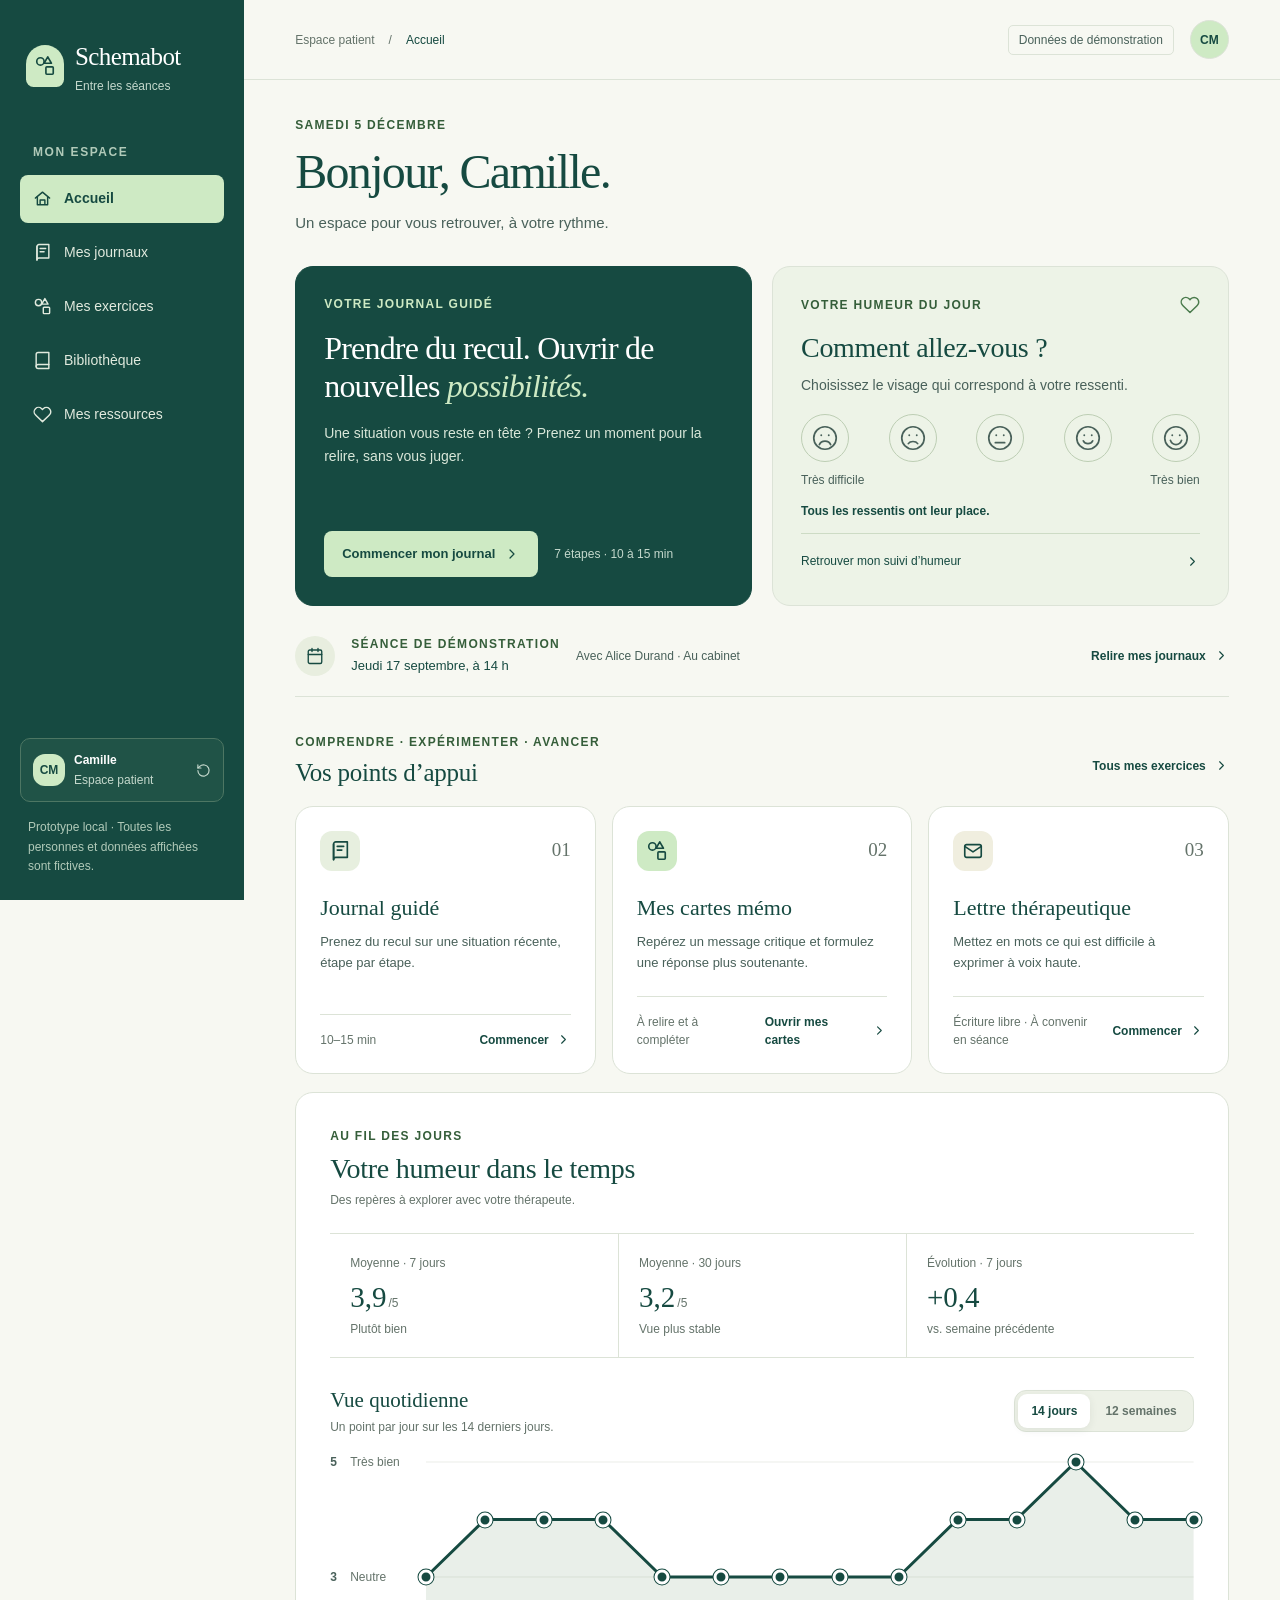
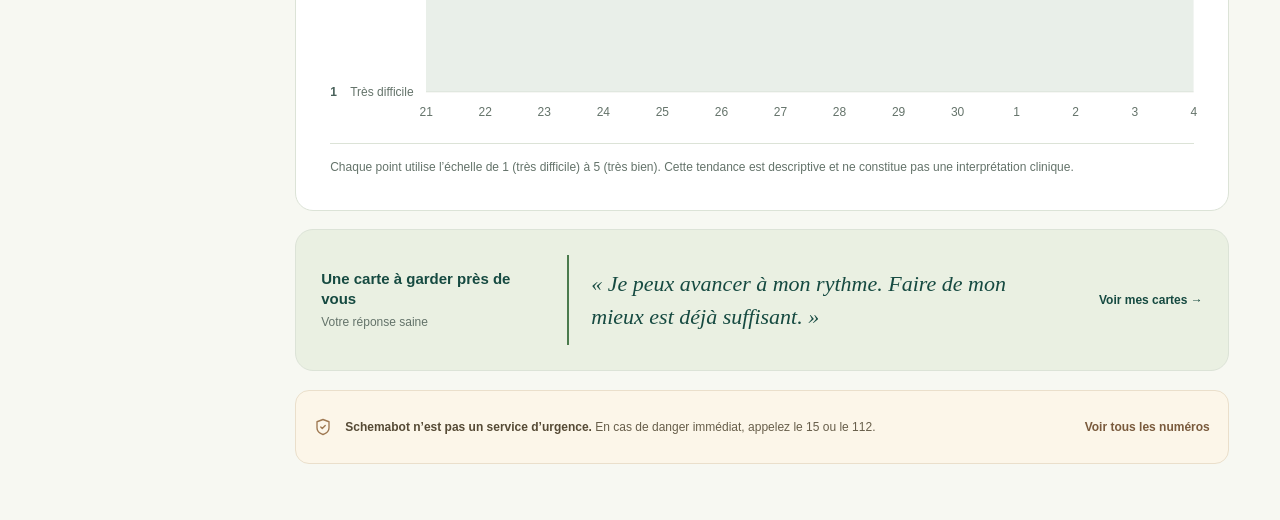
==== index.html @ 72dd7934 "Publish Schemabot demo" ====
<!doctype html><html lang="fr"><head><meta charset="UTF-8"><meta name="viewport" content="width=device-width,initial-scale=1"><meta name="description" content="Schemabot — un espace d’accompagnement entre les séances de thérapie des schémas."><meta name="theme-color" content="#164a41"><title>Schemabot</title><link rel="stylesheet" href="./styles.min.css"></head><body><noscript>Cette application nécessite JavaScript.</noscript><div id="app"></div><div id="toast-region" class="toast-region" aria-live="polite"></div><script type="module" src="./app.min.js"></script></body></html>
---- styles.min.css ----
:root{color-scheme:light;--ink: #164a41;--ink-soft: #49615a;--muted: #64736a;--paper: #f7f8f2;--surface: #ffffff;--line: #dce3d7;--sage: #4b7b4d;--sage-dark: #164a41;--sage-pale: #ceeac4;--peach: #b6cfa6;--peach-pale: #f0eedf;--lavender: #e7efdf;--yellow: #eef2df;--danger: #b65351;--shadow: 0 8px 24px rgba(22, 74, 65, .05);--radius-lg: 18px;--radius-md: 12px;--radius-sm: 8px;font-family:Inter,ui-sans-serif,-apple-system,BlinkMacSystemFont,Segoe UI,sans-serif;font-synthesis:none}*{box-sizing:border-box}html{background:var(--paper);scroll-behavior:smooth;scroll-padding-top:24px}body{margin:0;min-width:320px;min-height:100vh;color:var(--ink);background:var(--paper);font-size:14px;line-height:1.5}button,textarea,input{font:inherit}button{color:inherit}button:focus-visible,textarea:focus-visible,input:focus-visible,a:focus-visible,[tabindex]:focus-visible{outline:3px solid var(--sage);outline-offset:4px}.skip-link{position:fixed;top:-100px;left:20px;z-index:200;padding:12px 18px;border-radius:8px;background:#fff;color:var(--ink)}.skip-link:focus{top:12px}button,a,textarea{-webkit-tap-highlight-color:transparent}button{touch-action:manipulation}::selection{background:var(--sage-pale);color:var(--ink)}.app-shell{min-height:100vh;display:grid;grid-template-columns:244px minmax(0,1fr)}.sidebar{position:sticky;top:0;height:100vh;padding:38px 20px 24px;display:flex;flex-direction:column;color:#fff;background:var(--sage-dark);overflow-y:auto;z-index:20}.brand{display:flex;gap:11px;align-items:center;padding:0 6px;margin-bottom:48px}.brand-mark{width:38px;height:42px;display:grid;place-items:center;border-radius:20px 20px 8px 8px;color:var(--sage-dark);background:var(--sage-pale)}.brand-mark svg{width:22px;height:22px}.brand strong{font-family:Georgia,Times New Roman,serif;font-size:25px;font-weight:400;letter-spacing:-.6px}.brand small{display:block;color:#c4d8cc;font-size:12px;margin-top:1px}.nav-group{display:grid;gap:6px}.nav-label{margin:0 13px 14px;color:#b1cab9;font-size:12px;font-weight:600;letter-spacing:.13em;text-transform:uppercase}.nav-button{border:0;background:transparent;border-radius:8px;min-height:48px;padding:0 13px;display:flex;align-items:center;gap:12px;color:#e1eade;cursor:pointer;text-align:left;transition:background .18s,color .18s,transform .18s}.nav-button:hover{background:#28594d;color:#fff}.nav-button.active{color:var(--sage-dark);background:var(--sage-pale);font-weight:650}.nav-button svg{width:19px;height:19px;flex:none}.nav-badge{margin-left:auto;min-width:22px;height:22px;padding:0 6px;border-radius:6px;display:grid;place-items:center;color:var(--ink);background:var(--sage-pale);font-size:12px;font-weight:700}.sidebar :focus-visible{outline-color:var(--sage-pale)}.sidebar-bottom{margin-top:auto;padding-top:24px;display:grid;gap:16px}.role-switch{border:1px solid #4d7663;background:#205347;border-radius:10px;padding:12px;display:flex;align-items:center;gap:9px;cursor:pointer;text-align:left}.role-switch:hover{border-color:var(--sage-pale)}.role-switch .avatar{width:32px;height:32px;font-size:12px}.role-switch>span:not(.avatar){min-width:0;flex:1}.role-switch>svg{flex:none}.role-switch strong,.role-switch small{display:block;white-space:nowrap;overflow:hidden;text-overflow:ellipsis}.role-switch strong{font-size:12px}.role-switch small{color:#c4d8cc;font-size:12px;margin-top:2px}.role-switch svg{width:15px;color:#c4d8cc}.privacy-note{font-size:12px;line-height:1.6;color:#b1cab9;padding:0 8px}.main{min-width:0}.topbar{min-height:80px;padding:0 max(clamp(20px,4vw,64px),calc((100% - 1200px)/2));display:flex;align-items:center;justify-content:flex-end;gap:16px;border-bottom:1px solid var(--line)}.topbar-context{margin-right:auto;display:flex;align-items:center;gap:14px;color:var(--muted);font-size:12px}.topbar-context strong{font-weight:500;color:var(--ink)}.mock-pill{padding:5px 10px;border:1px solid var(--line);border-radius:5px;color:var(--ink-soft);font-size:12px}.topbar-profile{font-size:12px;font-weight:650;background:var(--sage-pale)!important}.mobile-brand,.demo-short{display:none}.icon-button{width:39px;height:39px;display:grid;place-items:center;border:1px solid var(--line);border-radius:50%;background:var(--surface);cursor:pointer;position:relative}.icon-button:hover{border-color:#cbd4cf}.icon-button svg{width:18px;height:18px}.page{width:min(1200px,calc(100% - clamp(40px,8vw,128px)));margin:36px auto 56px;animation:reveal .32s ease-out}@keyframes reveal{0%{opacity:0;transform:translateY(5px)}}.page-heading{display:flex;justify-content:space-between;align-items:flex-end;gap:24px;margin:0 0 30px}.eyebrow{color:#355e3a;font-size:12px;font-weight:650;letter-spacing:.11em;text-transform:uppercase}h1,h2,h3,p{margin-top:0}h1{margin:10px 0 12px;font-family:Georgia,Times New Roman,serif;font-size:clamp(34px,4vw,48px);line-height:1.15;font-weight:400;letter-spacing:-.035em}h2{font-family:Georgia,Times New Roman,serif;font-size:25px;line-height:1.2;font-weight:500;letter-spacing:-.01em}h3{font-size:15px;line-height:1.35}.subtitle{color:var(--ink-soft);font-size:15px;line-height:1.65}.page-heading .subtitle{margin-bottom:0}.section-header{display:flex;align-items:flex-end;justify-content:space-between;gap:20px;margin:36px 0 18px}.section-header .eyebrow{margin-bottom:7px}.section-header h2{margin:0}.text-button{min-height:44px;padding:4px 0;border:0;background:none;color:var(--sage-dark);font-size:12px;font-weight:650;cursor:pointer;display:inline-flex;align-items:center;justify-content:center;gap:8px}.text-button svg{width:15px;height:15px}.text-button:hover{text-decoration:underline}.hero-grid{display:grid;grid-template-columns:repeat(2,minmax(0,1fr));align-items:stretch;gap:20px}.hero-grid>*{min-width:0}.card{border:1px solid var(--line);border-radius:var(--radius-lg);background:var(--surface)}.welcome-card{display:flex;padding:28px;color:#fff;background:var(--sage-dark);border-color:var(--sage-dark)}.welcome-card>div{display:flex;flex-direction:column;flex:1;width:100%;min-width:0}.welcome-card .eyebrow{color:var(--sage-pale)}.welcome-card h2{margin:16px 0;font-size:clamp(28px,2.5vw,36px);line-height:1.2;letter-spacing:-.025em;text-wrap:pretty}.welcome-card h2 em{color:var(--sage-pale);font-weight:400}.welcome-card .subtitle{margin-bottom:24px;color:#d9e7d9;font-size:14px}.welcome-actions{display:flex;align-items:center;gap:16px;flex-wrap:wrap;margin-top:auto}.welcome-actions>span{color:#c4d8cc;font-size:12px}.primary-button,.secondary-button{min-height:46px;border-radius:8px;padding:0 17px;border:1px solid transparent;display:inline-flex;align-items:center;justify-content:center;gap:9px;cursor:pointer;font-weight:700;font-size:13px;transition:transform .18s,box-shadow .18s,background .18s}.primary-button{color:#fff;background:var(--sage-dark)}.primary-button:hover{background:#286052;transform:translateY(-1px)}.welcome-card .primary-button{max-width:100%;color:var(--ink);background:var(--sage-pale)}.welcome-card .primary-button:hover{background:#e0f2d9}.welcome-card :focus-visible{outline-color:var(--sage-pale)}.secondary-button{color:var(--ink);border-color:var(--line);background:var(--surface)}.secondary-button:hover{border-color:#becbc5;transform:translateY(-1px)}.primary-button svg,.secondary-button svg{width:16px;height:16px}.daily-card{padding:28px;background:#edf3e7;display:flex;flex-direction:column}.daily-card-heading{display:flex;align-items:center;justify-content:space-between;gap:10px}.daily-card-heading>svg{width:20px;height:20px;color:var(--sage)}.daily-card h2{font-size:28px;margin:16px 0 10px}.daily-card .small-copy{margin-bottom:18px;color:var(--ink-soft);font-size:14px}.daily-card .mood-picker{justify-content:space-between;gap:6px}.daily-card .mood-choice{width:48px;height:48px;flex:0 1 48px;border-radius:50%;border-color:#bdceb4;background:transparent}.daily-card .mood-choice.selected{color:#fff;border-color:var(--sage-dark);background:var(--sage-dark);box-shadow:none}.daily-card .mood-choice:hover{background:var(--sage-pale);color:var(--ink)}.mood-scale{display:flex;justify-content:space-between;font-size:12px;color:var(--ink-soft);margin-top:9px}.daily-card .mood-picker-label{font-size:12px;margin:12px 0;min-height:20px}.daily-history-link{display:flex;align-items:center;justify-content:space-between;gap:8px;min-height:44px;padding-top:12px;border-top:1px solid #cddbc5;margin-top:auto;color:var(--ink);font-size:12px;text-decoration:none}.daily-history-link:hover{text-decoration:underline}.daily-history-link svg{width:15px;height:15px}.appointment-card{display:flex;align-items:center;gap:16px;padding:18px 0;margin-top:10px;border-bottom:1px solid var(--line)}.appointment-icon{width:40px;height:40px;border-radius:50%;display:grid;place-items:center;background:#e8eedf;flex:none}.appointment-icon svg{width:18px;height:18px}.appointment-card .eyebrow{font-size:12px;display:block;margin-bottom:3px}.appointment-card strong{display:block;font-weight:500;font-size:13px}.appointment-card p{margin:0;color:var(--ink-soft);font-size:12px}.appointment-card .text-button{margin-left:auto}.exercises-grid{display:grid;grid-template-columns:repeat(3,minmax(0,1fr));gap:16px}.exercise-card{min-height:220px;padding:24px;display:flex;flex-direction:column;color:var(--ink);text-align:left;cursor:pointer;box-shadow:none;transition:transform .2s,border-color .2s,box-shadow .2s}.exercise-card:hover{transform:translateY(-3px);border-color:var(--sage);box-shadow:var(--shadow)}.exercise-card-top{display:flex;align-items:center;justify-content:space-between;width:100%;margin-bottom:23px}.exercise-number{font-family:Georgia,serif;font-size:19px;color:var(--muted)}.exercise-card .card-icon{width:40px;height:40px;display:grid;place-items:center;border-radius:12px}.exercise-card .card-icon svg{width:22px;height:22px}.exercise-card.lavender .card-icon{background:var(--lavender);color:var(--sage-dark)}.exercise-card.sage .card-icon{background:var(--sage-pale);color:var(--sage-dark)}.exercise-card.peach .card-icon{background:var(--peach-pale);color:var(--sage-dark)}.exercise-title{font-family:Georgia,serif;font-size:22px;line-height:1.25;margin-bottom:10px}.exercise-description{color:var(--ink-soft);font-size:13px;line-height:1.65;margin-bottom:22px}.exercise-footer{margin-top:auto;padding-top:16px;border-top:1px solid var(--line);display:flex;gap:12px;justify-content:space-between;align-items:center;width:100%;font-size:12px;color:var(--muted)}.exercise-cta{display:inline-flex;gap:7px;align-items:center;color:var(--ink);font-weight:600}.exercise-cta svg{width:15px;height:15px}.saved-journal-heading{align-items:flex-end}.saved-journal-heading h2{margin-bottom:5px}.saved-journal-heading p{margin:0;color:var(--muted);font-size:12px;line-height:1.5}.journal-count{padding:7px 10px;border-radius:99px;color:var(--sage-dark);background:var(--sage-pale);font-size:12px;font-weight:750;white-space:nowrap}.saved-journal-grid{display:grid;grid-template-columns:repeat(auto-fit,minmax(230px,1fr));gap:14px}.saved-journal-card{min-height:225px;padding:22px;border:1px solid var(--line);border-radius:20px;display:flex;flex-direction:column;color:var(--ink);background:var(--surface);text-align:left;cursor:pointer;transition:border-color .18s,box-shadow .18s,transform .18s}.saved-journal-card:hover{border-color:#bdcec6;box-shadow:var(--shadow);transform:translateY(-2px)}.saved-journal-date{color:var(--sage-dark);font-size:12px;font-weight:750;line-height:1.4}.saved-journal-card>strong{margin:13px 0 9px;font-family:Georgia,Times New Roman,serif;font-size:20px;line-height:1.25;font-weight:500}.saved-journal-excerpt{color:var(--ink-soft);font-size:12px;line-height:1.55}.saved-journal-footer{margin-top:auto;padding-top:18px;display:flex;align-items:center;justify-content:space-between;gap:10px;color:var(--muted);font-size:12px}.saved-journal-footer>span{display:inline-flex;align-items:center;gap:5px}.saved-journal-footer>span:last-child{color:var(--sage-dark);font-weight:750}.saved-journal-footer svg{width:13px;height:13px}.saved-journal-grid.compact .saved-journal-card{min-height:195px}.journals-heading .subtitle{max-width:680px;margin-bottom:0}.journals-heading .primary-button{flex:none}.journals-page{max-width:1040px}.journal-draft{display:flex;align-items:center;justify-content:space-between;gap:24px;padding:24px;margin-bottom:28px;border:1px solid #bccfb4;border-radius:14px;background:#edf3e7}.journal-draft h2{font-size:23px;margin:8px 0}.journal-draft p{margin:0;font-size:13px;color:var(--ink-soft)}.journal-draft .primary-button{flex:none}.journal-list-heading{display:flex;justify-content:space-between;align-items:baseline;gap:16px;margin-bottom:14px}.journal-list-heading h2{margin:0;font-size:22px}.journal-list-heading>span{font-size:12px;color:var(--muted)}.journal-list{margin:0;padding:0;list-style:none;border:1px solid var(--line);border-radius:16px;background:var(--surface)}.journal-list li+li{border-top:1px solid var(--line)}.journal-list-entry{display:grid;grid-template-columns:120px minmax(0,1fr) auto;align-items:center;gap:24px;padding:26px;color:var(--ink);text-decoration:none;transition:background .18s}.journal-list li:first-child .journal-list-entry{border-radius:15px 15px 0 0}.journal-list li:last-child .journal-list-entry{border-radius:0 0 15px 15px}.journal-list li:only-child .journal-list-entry{border-radius:15px}.journal-list-entry:hover{background:#f1f6ec}.journal-list-entry:focus-visible{outline-offset:-3px}.journal-list-date{font-size:13px;color:var(--ink-soft)}.journal-list-date small{display:block;margin-top:4px;color:var(--muted);font-size:12px}.journal-list-content{min-width:0}.journal-list-content strong{display:block;margin-bottom:7px;font-family:Georgia,serif;font-size:23px;line-height:1.3;font-weight:400;overflow-wrap:anywhere}.journal-list-content>span{display:block;color:var(--ink-soft);font-size:14px;line-height:1.65;overflow-wrap:anywhere}.journal-list-open{display:flex;align-items:center;gap:7px;font-size:13px;font-weight:650}.journal-list-open svg{width:16px;height:16px}.journal-list-empty{padding:40px 28px;text-align:center}.empty-journal-icon{display:grid;place-items:center;width:48px;height:48px;margin:0 auto 20px;border-radius:14px;background:var(--sage-pale)}.empty-journal-icon svg{width:24px;height:24px}.journal-list-empty p{max-width:48ch;margin:0 auto 24px;color:var(--ink-soft);font-size:15px;line-height:1.65}.saved-journal-page{max-width:840px}.saved-journal-hero{margin:24px 0 20px;padding-bottom:24px;border-bottom:1px solid var(--line);display:flex;flex-wrap:wrap;align-items:flex-end;justify-content:space-between;gap:18px}.saved-journal-hero h1{max-width:720px;margin-top:8px;font-size:clamp(32px,4vw,43px)}.saved-journal-hero .subtitle{margin:0;font-size:12px}.journal-share-status{min-height:36px;padding:0 12px;border:1px solid #cddbd4;border-radius:99px;display:inline-flex;align-items:center;gap:7px;color:var(--sage-dark);background:#f2f7f4;font-size:12px;font-weight:700;white-space:nowrap}.journal-share-status svg{width:15px;height:15px}.journal-reading-summary{display:flex;align-items:center;justify-content:space-between;flex-wrap:wrap;gap:12px;margin-bottom:20px;color:var(--ink-soft);font-size:13px}.journal-reading-summary>span{display:inline-flex;align-items:center;gap:8px}.journal-reading-summary svg{width:16px;height:16px}.journal-answer-list{overflow:hidden;border:1px solid var(--line);border-radius:22px;background:var(--surface)}.journal-answer-item{padding:27px clamp(22px,4vw,38px);border-top:1px solid var(--line);display:grid;grid-template-columns:34px minmax(0,1fr);gap:17px}.journal-answer-item:first-child{border-top:0}.journal-answer-item.highlight{background:linear-gradient(135deg,#ceeac4d1,#ffffffe6)}.journal-answer-index{width:31px;height:31px;border:1px solid #cad8d1;border-radius:10px;display:grid;place-items:center;color:var(--sage-dark);background:var(--sage-pale);font-size:12px;font-weight:800}.journal-answer-label{margin-bottom:6px;color:#355e3a;font-size:12px;font-weight:750;letter-spacing:.1em;text-transform:uppercase}.journal-answer-item h2{margin-bottom:10px;font-size:21px}.journal-answer-item p{margin:0;color:var(--ink-soft);font-size:15px;line-height:1.75;overflow-wrap:anywhere}.journal-empty{margin-top:28px;padding:36px}.lower-grid{display:grid;grid-template-columns:minmax(0,1.25fr) minmax(270px,.75fr);gap:18px;margin-top:18px}.mood-card,.memo-card{padding:25px;box-shadow:none}.mood-card{grid-column:1 / -1;padding:clamp(22px,3vw,34px)}.mood-card h3,.memo-card h3{margin-bottom:4px}.small-copy{color:var(--muted);font-size:12px;line-height:1.5}.mood-card-heading{display:flex;align-items:flex-start;justify-content:space-between;gap:20px}.mood-card-heading h2{margin:7px 0 5px;font-size:28px}.mood-card-heading p{margin-bottom:0}.mood-dashboard-top{margin-top:24px}.mood-picker{display:flex;gap:7px}.mood-choice{width:48px;height:48px;padding:0;border:1px solid var(--line);border-radius:14px;display:grid;place-items:center;color:var(--ink-soft);background:var(--surface);cursor:pointer;transition:transform .18s,color .18s,border-color .18s,background .18s,box-shadow .18s}.mood-face{width:30px;height:30px}.mood-choice:hover{color:var(--sage-dark);border-color:#a9bdb4;background:var(--surface);transform:translateY(-2px)}.mood-choice.selected{color:var(--sage-dark);border-color:var(--sage-dark);background:var(--sage-pale);box-shadow:0 0 0 3px #4b7b4d29,inset 0 -3px var(--sage);transform:translateY(-2px)}.mood-picker-label{min-height:18px;margin-top:10px;display:flex;align-items:center;gap:5px;color:var(--sage-dark);font-size:12px;font-weight:650}.mood-picker-label svg{width:13px;height:13px}.mood-metrics{display:grid;grid-template-columns:repeat(3,minmax(0,1fr));border-block:1px solid var(--line);background:var(--surface)}.mood-metric{min-width:0;padding:20px;border-left:1px solid var(--line)}.mood-metric:first-child{border-left:0}.mood-metric>span{display:block;color:var(--muted);font-size:12px}.mood-metric>strong{margin-top:11px;display:block;font-family:Georgia,Times New Roman,serif;font-size:29px;font-weight:500;line-height:1}.mood-metric>strong small{margin-left:2px;color:var(--muted);font-family:Inter,ui-sans-serif,sans-serif;font-size:12px}.mood-metric>strong.up{color:var(--sage-dark)}.mood-metric>strong.down{color:var(--danger)}.mood-metric>strong.stable{color:var(--ink-soft)}.mood-metric p{margin:9px 0 0;color:var(--muted);font-size:12px;line-height:1.35}.mood-chart-panel{margin-top:28px;padding:0}.mood-chart-heading{display:flex;align-items:center;justify-content:space-between;gap:20px}.mood-chart-heading h3{font-family:Georgia,Times New Roman,serif;font-size:21px;font-weight:500}.mood-chart-heading p{margin:0;color:var(--muted);font-size:12px}.period-switch{padding:3px;border:1px solid var(--line);border-radius:12px;display:flex;gap:2px;background:#edf1e7}.period-switch button{min-height:34px;padding:0 13px;border:0;border-radius:9px;color:var(--muted);background:transparent;cursor:pointer;font-size:12px;font-weight:700}.period-switch button.active{color:var(--sage-dark);background:var(--surface);box-shadow:0 2px 8px #2b383314}.mood-chart-grid{--plot-height: 230px;margin-top:26px;display:grid;grid-template-columns:82px minmax(0,1fr);gap:14px}.mood-y-axis{height:var(--plot-height);position:relative}.mood-y-axis span{position:absolute;top:0;transform:translateY(-50%);display:grid;grid-template-columns:14px 1fr;column-gap:6px;align-items:baseline;color:var(--ink-soft);font-size:12px;font-weight:750}.mood-y-axis span:nth-child(2){top:50%}.mood-y-axis span:last-child{top:100%}.mood-y-axis small{color:var(--muted);font-size:12px;font-weight:500;white-space:nowrap}.mood-chart-main{min-width:0}.mood-line-plot{height:var(--plot-height);position:relative}.mood-line-plot svg{width:100%;height:100%;overflow:visible}.mood-line-plot line{stroke:#e3e5df;stroke-width:.7;vector-effect:non-scaling-stroke}.mood-area{fill:#4b7b4d1f;stroke:none}.mood-line{fill:none;stroke:var(--sage-dark);stroke-width:3;vector-effect:non-scaling-stroke;stroke-linecap:round;stroke-linejoin:round}.mood-chart-point{width:15px;height:15px;padding:0;position:absolute;z-index:2;border:3px solid var(--surface);border-radius:50%;background:var(--sage-dark);box-shadow:0 0 0 1px var(--sage-dark);cursor:help;transform:translate(-50%,-50%)}.mood-chart-point:hover,.mood-chart-point:focus-visible{width:19px;height:19px;z-index:3}.mood-chart-point span{min-width:30px;padding:4px 5px;position:absolute;left:50%;bottom:calc(100% + 8px);border-radius:7px;color:#fff;background:var(--ink);font-size:12px;font-weight:700;opacity:0;pointer-events:none;transform:translate(-50%)}.mood-chart-point:hover span,.mood-chart-point:focus-visible span{opacity:1}.mood-x-axis{margin-top:11px;height:20px;position:relative;color:var(--muted);font-size:12px}.mood-x-axis span{position:absolute;transform:translate(-50%);white-space:nowrap}.chart-caption{margin:20px 0 0;padding-top:14px;border-top:1px solid var(--line);color:var(--muted);font-size:12px;line-height:1.5}.mood-confirmation{margin-top:22px;padding:15px;border:1px solid #d6dfda;border-radius:15px;display:grid;grid-template-columns:40px minmax(0,1fr) auto;gap:12px;align-items:center;background:#f2f7f4;animation:message-in .2s ease-out}.mood-confirmation-face{width:40px;height:40px;border-radius:12px;display:grid;place-items:center;color:var(--sage-dark);background:var(--surface)}.mood-confirmation-face .mood-face{width:27px}.mood-confirmation strong{display:block;font-size:12px}.mood-confirmation p{margin:3px 0 0;color:var(--ink-soft);font-size:12px;line-height:1.45}.mood-confirmation-actions{display:flex;gap:8px}.mood-confirmation-actions .primary-button,.mood-confirmation-actions .secondary-button{min-height:36px;padding:0 12px;font-size:12px;white-space:nowrap}.memo-preview{margin-top:16px;padding:12px 22px;border-left:2px solid var(--sage);color:var(--ink);font-family:Georgia,serif;font-style:italic;font-size:22px;line-height:1.5}.memo-link{display:inline-block;margin-top:15px}.memo-card-wide{grid-column:1 / -1;display:grid;grid-template-columns:minmax(150px,.7fr) minmax(200px,1.6fr) auto;gap:24px;align-items:center;background:#eaf0e2}.memo-card-wide .memo-preview,.memo-card-wide .memo-link{margin-top:0}.safety-strip{margin-top:19px;padding:14px 18px;display:flex;align-items:center;gap:13px;border:1px solid #eadfcb;border-radius:14px;background:#fcf6e9;color:#675e4a;font-size:12px;line-height:1.5}.safety-strip svg{width:18px;flex:none;color:#9f7952}.safety-strip strong{color:#554a35}.safety-strip .text-button{color:#795a3c;margin-left:auto;white-space:nowrap}.back-button{border:0;background:none;padding:0;display:flex;align-items:center;gap:7px;color:var(--ink-soft);font-size:12px;cursor:pointer}.back-button svg{width:17px}.journal-shell{max-width:840px;margin:28px auto 48px}.journal-header{margin:20px 0;display:flex;justify-content:space-between;align-items:flex-start;flex-wrap:wrap;gap:12px 24px}.journal-header h1{font-size:38px}.journal-header .subtitle{margin-bottom:0}.local-save{padding:8px 11px;display:inline-flex;align-items:center;gap:7px;border:1px solid var(--line);border-radius:99px;color:var(--muted);background:#ffffffa6;font-size:12px;white-space:nowrap}.local-save svg{width:14px;height:14px;color:var(--sage)}.progress-row{display:flex;align-items:center;gap:16px;margin:20px 0 12px}.progress-track{height:5px;flex:1;border-radius:3px;background:#e4e4dc;overflow:hidden}.progress-fill{height:100%;border-radius:inherit;background:var(--sage);transition:width .3s}.progress-row>span{color:var(--ink-soft);font-size:12px;font-weight:650;flex:none}.journal-layout{display:grid;grid-template-columns:minmax(0,1fr);gap:20px}.step-list{display:grid;grid-template-columns:repeat(7,minmax(0,1fr));gap:6px}.step-item{min-width:0;min-height:68px;padding:10px 4px;border:0;border-radius:8px;display:flex;flex-direction:column;justify-content:center;align-items:center;gap:6px;background:transparent;color:var(--muted);font-size:12px;cursor:pointer}.step-item:hover{color:var(--ink);background:#fff9}.step-item.active{background:var(--sage-pale);color:var(--sage-dark);font-weight:700;box-shadow:inset 0 -3px var(--sage)}.step-item:disabled{cursor:default}.step-item:disabled:not(.done):not(.active){opacity:.55}.step-item.done .step-index{color:#fff;border-color:var(--sage);background:var(--sage)}.step-index{width:23px;height:23px;border:1px solid #cfd3cf;border-radius:50%;display:grid;place-items:center;flex:none;font-size:12px}.journal-card{padding:0}.journal-context{padding:0 24px;border-bottom:1px solid var(--line);color:var(--ink-soft);font-size:12px}.journal-context summary{padding:14px 0;cursor:pointer}.journal-context summary:focus-visible{outline:2px solid var(--sage);outline-offset:2px}.journal-context p{max-width:65ch;line-height:1.7;margin-bottom:18px}.chat-thread{padding:24px}.message-row{max-width:100%;margin-top:24px;display:flex;gap:12px;align-items:flex-start;scroll-margin-top:24px}.message-row>div{min-width:0}.message-row:last-child{animation:message-in .28s ease-out}.message-row:first-child{margin-top:0}@keyframes message-in{0%{opacity:0;transform:translateY(5px)}}.message-avatar{width:29px;height:29px;margin-top:26px;display:grid;place-items:center;flex:none;border-radius:10px;color:#fff;background:var(--sage-dark)}.message-avatar svg{width:14px;height:14px}.message-label{margin:0 0 5px 3px;display:block;color:var(--muted);font-size:12px}.message-bubble{padding:18px 20px;border:1px solid var(--line);border-radius:4px 14px 14px;color:var(--ink-soft);background:#f7f8f2;font-size:15px;line-height:1.7;overflow-wrap:anywhere}.message-bubble>span,.message-bubble>strong{display:block}.message-bubble>strong{margin-bottom:8px;color:var(--ink);font-family:Georgia,Times New Roman,serif;font-size:23px;line-height:1.3;font-weight:500}.message-step{margin:13px 0 5px;color:var(--sage);font-family:Inter,ui-sans-serif,sans-serif;font-size:12px;font-weight:750;letter-spacing:.1em;text-transform:uppercase}.user-message{max-width:88%;margin-left:auto;justify-content:flex-end}.user-message .message-label{text-align:right;margin-right:3px}.user-message .message-bubble{border:0;border-radius:17px 7px 17px 17px;color:#fff;background:var(--sage-dark);box-shadow:0 8px 22px #164a4121}.typing-dots{min-width:38px;height:18px;display:flex!important;align-items:center;justify-content:center;gap:4px}.typing-dots i{width:5px;height:5px;border-radius:50%;background:#95a39e;animation:typing 1s infinite ease-in-out}.typing-dots i:nth-child(2){animation-delay:.14s}.typing-dots i:nth-child(3){animation-delay:.28s}@keyframes typing{0%,55%,to{transform:translateY(0);opacity:.45}25%{transform:translateY(-3px);opacity:1}}.chat-composer-wrap{padding:24px;border-top:1px solid var(--line);border-radius:0 0 var(--radius-lg) var(--radius-lg);background:var(--surface)}.composer-label{display:block;margin-bottom:10px;font-size:14px;font-weight:650}.chat-composer{padding:12px 14px;border:1px solid #a5b9a0;border-radius:10px;background:#fafbf7}.journal-textarea{display:block;min-height:96px;width:100%;padding:0;overflow:hidden;resize:none;border:0;color:var(--ink);background:transparent;font-size:16px;line-height:1.6}.journal-textarea::placeholder{color:var(--muted)}.chat-composer:focus-within{outline:2px solid var(--sage);outline-offset:2px}.journal-textarea:focus-visible{outline:0}.journal-textarea:disabled{opacity:.65}.composer-actions{display:flex;justify-content:space-between;align-items:center;gap:12px;flex-wrap:wrap}.send-button{min-height:46px;padding:0 18px;display:inline-flex;align-items:center;justify-content:center;gap:8px;border:0;border-radius:8px;color:#fff;background:var(--sage-dark);cursor:pointer;font-size:13px;font-weight:650;transition:background .18s}.send-button:hover{transform:translateY(-1px);background:#365e50}.send-button:disabled{opacity:.5;cursor:wait;transform:none}.send-button svg{width:17px;height:17px}.composer-meta{margin-top:16px;padding-top:12px;border-top:1px solid var(--line);display:flex;align-items:center;justify-content:space-between;gap:12px;flex-wrap:wrap;color:var(--muted);font-size:12px}.example-button,.previous-link{min-height:36px;border:0;display:inline-flex;align-items:center;gap:5px;color:var(--sage-dark);background:transparent;cursor:pointer;font-size:12px;font-weight:600}.example-button{padding:5px 7px;border-radius:8px;background:var(--sage-pale)}.example-button:hover{background:#d5e6dc}.example-button svg,.previous-link svg{width:12px;height:12px}.previous-link{margin:0;padding:3px 0;color:var(--ink-soft)}.previous-link:disabled,.example-button:disabled{opacity:.35;cursor:default}.validation-hint{margin:10px 0;color:var(--danger);font-size:12px}.completion-panel{max-width:470px;margin:28px auto 8px;padding:31px 27px;border:1px solid var(--line);border-radius:20px;text-align:center;background:var(--surface);box-shadow:var(--shadow)}.completion-panel h2{margin-bottom:9px;font-size:24px}.completion-panel .subtitle{font-size:12px}.completion-icon{width:62px;height:62px;margin:0 auto 20px;border-radius:50%;display:grid;place-items:center;color:var(--sage-dark);background:var(--sage-pale)}.completion-icon svg{width:29px}.memo-grid{display:grid;grid-template-columns:repeat(2,minmax(0,1fr));gap:20px;max-width:900px}.flip-card{min-height:320px}.flip-inner{width:100%;height:100%;min-height:320px}.flip-face{min-height:320px;height:100%;padding:28px;border-radius:18px;border:1px solid var(--line);display:flex;flex-direction:column;justify-content:space-between;gap:8px}.flip-front{width:100%;color:var(--ink);text-align:left;cursor:pointer;background:var(--yellow)}.flip-title{display:block;margin:14px 0;font-family:Georgia,serif;font-size:28px;font-weight:400;line-height:1.2}.flip-front .eyebrow,.flip-front .subtitle{display:block}.flip-back{display:none;background:var(--surface)}.flip-card.flipped .flip-front{display:none}.flip-card.flipped .flip-back{display:flex;animation:reveal .2s ease-out}.flip-help{font-size:12px;color:var(--muted);display:flex;align-items:center;gap:7px}.flip-help svg{width:15px}.memo-textarea{width:100%;min-height:115px;border:0;border-bottom:1px solid var(--line);resize:none;overflow:hidden;color:var(--ink);background:transparent;line-height:1.6}.exercise-reference{margin-top:36px}.reference-card{padding:24px;display:flex;align-items:center;gap:22px}.reference-card>div:nth-child(2){flex:1;min-width:0}.reference-card .card-icon{flex:0 0 32px}.reference-card p{color:var(--ink-soft);margin:6px 0 0;max-width:65ch}.reference-card button{flex-shrink:0}.exercise-workspace{overflow-wrap:anywhere}.exercise-guidance{padding:20px 24px;background:var(--lavender);border-left:3px solid var(--sage);border-radius:0 12px 12px 0;margin-bottom:24px}.exercise-guidance h2{font-size:22px}.exercise-guidance p{margin:10px 0 0;color:var(--ink-soft);line-height:1.7}.writing-card,.mode-entry{padding:28px;min-width:0}.exercise-field{display:flex;flex-direction:column;gap:8px;margin-bottom:24px}.exercise-field:last-child{margin-bottom:0}.exercise-field>span{font-weight:600}.exercise-field small{color:var(--muted);font-size:13px;font-weight:400}.exercise-field span small{margin-left:8px}.exercise-field input,.exercise-field textarea{width:100%;min-width:0;border:1px solid var(--line);border-radius:8px;padding:12px 14px;color:var(--ink);background:var(--paper);font-size:16px;line-height:1.65}.exercise-field textarea{resize:none;overflow:hidden}.exercise-field .letter-body{min-height:280px;background:#fff}.writing-prompts{padding:14px 0;margin:0 0 20px;border-top:1px solid var(--line);border-bottom:1px solid var(--line)}.writing-prompts summary,.exercise-source summary{cursor:pointer}.writing-prompts li{margin:8px 0}.writing-prompts p{color:var(--muted)}.mode-entry{margin:0 0 24px}.mode-entry legend{padding:0 8px;font-family:Georgia,serif;font-size:22px}.exercise-save-bar{display:flex;align-items:center;justify-content:space-between;flex-wrap:wrap;gap:16px;margin:24px 0 16px}.exercise-save-bar p{color:var(--ink-soft);margin:0;flex:1 1 220px;font-size:13px}.exercise-storage-note,.exercise-source{color:var(--muted);font-size:13px;line-height:1.65}.exercise-source{margin-top:20px}.exercise-source a{color:var(--sage-dark);text-underline-offset:3px}@media(max-width:1100px){.reference-card{flex-wrap:wrap}.reference-card button{margin-left:54px}}@media(max-width:600px){.writing-card,.mode-entry,.exercise-guidance,.reference-card{padding:20px 18px}.reference-card{gap:16px}.reference-card button{margin-left:0;width:100%;white-space:normal}}.library-toolbar{display:flex;gap:9px;margin:0 0 22px;overflow-x:auto;padding-bottom:3px}.filter-chip{border:1px solid var(--line);border-radius:99px;padding:8px 13px;background:var(--surface);white-space:nowrap;font-size:12px;cursor:pointer}.filter-chip.active{border-color:var(--sage-dark);color:#fff;background:var(--sage-dark)}.article-grid{display:grid;grid-template-columns:repeat(2,minmax(0,1fr));gap:16px}.article-card{padding:28px;display:flex;flex-direction:column;text-align:left;color:var(--ink);box-shadow:none;cursor:pointer;transition:transform .2s,box-shadow .2s}.article-title{display:block;margin:18px 0 12px;font-family:Georgia,serif;font-size:25px;line-height:1.2}.article-card:hover{transform:translateY(-2px);box-shadow:var(--shadow)}.article-card .small-copy{min-height:38px}.article-footer{margin-top:auto;padding-top:24px;display:flex;justify-content:space-between;align-items:center;width:100%;color:var(--muted);font-size:12px}.article-footer svg{width:13px;height:13px;vertical-align:-3px}.therapist-welcome{padding:2px 0 8px}.therapist-welcome h1{font-size:39px}.stat-grid{display:grid;grid-template-columns:repeat(4,minmax(0,1fr));gap:14px;margin:24px 0}.stat-card{padding:20px;box-shadow:none}.stat-top{display:flex;justify-content:space-between;color:var(--muted);font-size:12px}.stat-icon{width:34px;height:34px;border-radius:11px;display:grid;place-items:center;background:var(--sage-pale);color:var(--sage-dark)}.stat-icon svg{width:17px}.stat-number{margin-top:15px;font-family:Georgia,serif;font-size:30px}.stat-detail{margin-top:3px;color:var(--muted);font-size:12px}.therapist-grid{display:grid;grid-template-columns:minmax(0,1fr) 260px;align-items:start;gap:18px}.patient-table-card,.agenda-card{padding:24px;box-shadow:none}.table-header{display:grid;grid-template-columns:minmax(150px,1.3fr) .8fr .55fr .75fr 24px;gap:12px;padding:0 8px 12px;color:var(--muted);font-size:12px;letter-spacing:.08em;text-transform:uppercase}.patient-row{width:100%;min-height:65px;border:0;border-top:1px solid var(--line);padding:10px 8px;display:grid;grid-template-columns:minmax(150px,1.3fr) .8fr .55fr .75fr 24px;gap:12px;align-items:center;background:transparent;text-align:left;cursor:pointer}.patient-row:hover{background:#f7f8f2}.patient-cell{display:flex;align-items:center;gap:10px;min-width:0}.patient-cell>span:last-child{min-width:0}.avatar{width:36px;height:36px;border-radius:12px;display:grid;place-items:center;flex:none;color:var(--sage-dark);background:var(--sage-pale);font-weight:750;font-size:12px}.patient-cell strong,.patient-cell small{display:block;white-space:nowrap;overflow:hidden;text-overflow:ellipsis}.patient-cell strong{font-size:12px}.patient-cell small{color:var(--muted);font-size:12px;margin-top:3px}.table-value{font-size:12px;color:var(--ink-soft)}.trend{font-weight:700;color:var(--sage-dark)}.trend.down{color:var(--danger)}.status-tag{width:fit-content;padding:5px 8px;border-radius:99px;font-size:12px;color:var(--sage-dark);background:var(--sage-pale)}.status-tag.review{color:#835b43;background:var(--peach-pale)}.patient-row>svg{width:15px;color:#a3aca8}.agenda-list{display:grid;gap:5px}.agenda-item{padding:13px 0;display:grid;grid-template-columns:43px 1fr;gap:11px;border-top:1px solid var(--line)}.agenda-item:first-child{border-top:0}.agenda-time{color:var(--sage-dark);font-size:12px;font-weight:750}.agenda-item strong{display:block;font-size:12px}.agenda-item small{color:var(--muted);font-size:12px}.empty-note{padding:17px;border-radius:14px;background:#edf1e7;color:var(--ink-soft);font-size:12px;line-height:1.55}.patient-profile-header{display:flex;align-items:center;gap:17px;margin:20px 0 27px}.patient-profile-header .avatar{width:55px;height:55px;border-radius:17px;font-size:15px}.patient-profile-header h1{margin:0 0 4px;font-size:35px}.patient-profile-header .subtitle{margin:0;font-size:12px}.profile-actions{margin-left:auto;display:flex;gap:9px}.insight-grid{display:grid;grid-template-columns:repeat(3,minmax(0,1fr));gap:15px}.insight-card{padding:22px;box-shadow:none}.insight-card .eyebrow{font-size:12px}.insight-value{margin:13px 0 5px;font-family:Georgia,serif;font-size:23px}.activity-card{margin-top:18px;padding:25px;box-shadow:none}.activity-item{display:grid;grid-template-columns:36px 1fr auto;gap:12px;align-items:center;padding:15px 0;border-top:1px solid var(--line)}.activity-item:first-of-type{border-top:0}.activity-dot{width:32px;height:32px;border-radius:10px;display:grid;place-items:center;color:var(--sage-dark);background:var(--sage-pale)}.activity-dot svg{width:15px}.activity-item strong{display:block;font-size:12px}.activity-item small{color:var(--muted);font-size:12px}.activity-item time{color:var(--muted);font-size:12px}.placeholder-card{max-width:760px;padding:36px}.placeholder-card ul{color:var(--ink-soft);font-size:13px;line-height:1.8;padding-left:20px}.toast-region{position:fixed;right:22px;bottom:22px;z-index:100;display:grid;gap:9px;pointer-events:none}.toast{max-width:340px;padding:13px 16px;border-radius:13px;color:#fff;background:#334d44;box-shadow:0 12px 30px #20322c40;font-size:12px;animation:toast-in .25s ease-out}@keyframes toast-in{0%{opacity:0;transform:translateY(8px)}}@media(max-width:1200px){.therapist-grid{grid-template-columns:1fr}.memo-card-wide{grid-template-columns:1fr;gap:16px}.memo-card-wide .memo-link{justify-self:start}.appointment-card p span{display:block}}@media(max-width:980px){.app-shell{grid-template-columns:205px minmax(0,1fr)}.sidebar{padding-left:11px;padding-right:11px}.exercises-grid{grid-template-columns:1fr}.exercise-card{display:grid;grid-template-columns:40px minmax(0,1fr);column-gap:18px;min-height:0}.exercise-card-top{grid-row:1 / 4;align-self:start;margin:0}.exercise-number{display:none}.exercise-title,.exercise-description,.exercise-footer{grid-column:2}.exercise-description{margin-bottom:14px}.hero-grid,.therapist-grid,.journal-layout{grid-template-columns:1fr}.journal-draft{align-items:flex-start;flex-direction:column;gap:16px}.journal-list-entry{grid-template-columns:100px minmax(0,1fr);gap:12px 20px}.journal-list-open{grid-column:2}.journal-header,.patient-profile-header{flex-wrap:wrap}.profile-actions{width:100%;margin-left:72px}.appointment-card{flex-wrap:wrap;gap:12px}.appointment-card p{margin-left:auto}.appointment-card .text-button{margin-left:52px}.topbar-context>span{display:none}.stat-grid{grid-template-columns:1fr 1fr}.lower-grid{grid-template-columns:1fr}}@media(min-width:721px)and (max-width:900px){.table-header,.patient-row{grid-template-columns:minmax(170px,1.3fr) 1fr .5fr 18px}.table-header>span:nth-child(4),.patient-row .status-tag{display:none}}@media(max-width:720px){.app-shell{display:block;padding-bottom:calc(82px + env(safe-area-inset-bottom))}.sidebar{position:fixed;inset:auto 0 0;width:100%;height:calc(76px + env(safe-area-inset-bottom));padding:8px 6px calc(8px + env(safe-area-inset-bottom));border:0;border-top:1px solid var(--line);background:var(--surface);display:block;overflow:visible}.brand,.nav-label,.sidebar-bottom{display:none}.nav-group{height:100%;display:flex;justify-content:space-around;gap:1px}.nav-button{min-width:0;height:60px;padding:6px 2px;flex:1;flex-direction:column;justify-content:center;gap:5px;font-size:10px;color:var(--ink-soft);line-height:1.2;text-align:center}.nav-button:hover{transform:none;color:var(--ink);background:#edf3e7}.sidebar :focus-visible{outline-color:var(--sage);outline-offset:-2px}.nav-button svg{width:18px;height:18px}.nav-badge{position:absolute;margin:-17px 0 0 18px}.topbar{min-height:68px;padding:0 20px;gap:12px}.topbar-context{display:none}.mobile-brand{display:block;font-family:Georgia,serif;font-size:23px;margin-right:auto;letter-spacing:-.6px}.demo-full{display:none}.demo-short{display:inline}.page{width:calc(100% - 40px);margin-top:28px}.page-heading{margin-bottom:22px;align-items:flex-start}.page-heading .secondary-button{display:none}.hero-grid,.exercises-grid,.lower-grid,.article-grid,.memo-grid,.insight-grid{grid-template-columns:1fr}.section-header{gap:14px;align-items:flex-start}.section-header .text-button{max-width:120px;flex:none;text-align:right}.section-header .eyebrow{font-size:10px}.appointment-card{gap:12px}.appointment-card p{width:100%;margin-left:52px}.appointment-card p span{display:inline}.appointment-card .text-button{margin-left:52px}.mood-card{padding:22px 18px}.mood-card-heading,.mood-chart-heading{align-items:flex-start;flex-direction:column}.mood-metrics{grid-template-columns:repeat(3,minmax(0,1fr))}.mood-metric{padding:14px 8px}.mood-metric>span,.mood-metric p{font-size:10px}.mood-metric>strong{font-size:25px}.period-switch{width:100%}.period-switch button{flex:1}.mood-chart-grid{--plot-height: 180px;grid-template-columns:68px minmax(0,1fr);gap:8px}.mood-y-axis small,.mood-x-axis{font-size:10px}.mood-x-axis.short span:nth-child(2n){visibility:hidden}.mood-x-axis.long span:nth-child(2n){visibility:hidden}.mood-x-axis span:nth-last-child(2){visibility:hidden}.mood-x-axis span:last-child{visibility:visible}.memo-card-wide{grid-template-columns:1fr;gap:13px}.mood-confirmation{grid-template-columns:40px 1fr}.mood-confirmation-actions{grid-column:1 / -1}.mood-confirmation-actions{flex-wrap:wrap}.mood-confirmation-actions .secondary-button,.mood-confirmation-actions .primary-button{white-space:normal}.mood-confirmation-actions button{flex:1}.journal-layout{grid-template-columns:1fr}.step-list{gap:4px}.step-item span:last-child{display:none}.step-item{min-height:44px;padding:6px 0}.journal-header{align-items:flex-start}.local-save{margin-top:3px}.chat-thread,.chat-composer-wrap{padding:20px 16px}.journal-context{padding:0 16px}.message-avatar{display:none}.message-bubble{padding:16px}.user-message{max-width:94%}.stat-grid{grid-template-columns:1fr 1fr;gap:10px}.stat-card{padding:16px}.table-header{display:none}.patient-row{grid-template-columns:minmax(0,1fr) 42px 14px;gap:8px}.patient-table-card{padding:20px 14px}.patient-row .table-value:nth-of-type(2),.patient-row .status-tag{display:none}.patient-profile-header{flex-wrap:wrap}.profile-actions{width:100%;margin:0}.profile-actions button{flex:1}.saved-journal-heading{align-items:flex-start}.journals-heading{flex-direction:column}.journals-heading .primary-button{width:100%}.journal-list-heading{align-items:flex-start;flex-direction:column;gap:6px}.journal-list-entry{grid-template-columns:minmax(0,1fr) auto;padding:22px 18px;gap:12px}.journal-list-date{display:flex;flex-wrap:wrap;gap:8px;grid-column:1 / -1}.journal-list-date small{margin:0}.journal-list-content{grid-column:1 / -1}.journal-list-content strong{font-size:22px}.journal-list-open{grid-column:1 / -1}.journal-draft{padding:22px 18px}.journal-draft .primary-button{width:100%}.saved-journal-grid{grid-template-columns:1fr}.saved-journal-card,.saved-journal-grid.compact .saved-journal-card{min-height:190px}.saved-journal-hero{align-items:flex-start;flex-direction:column;gap:14px}.journal-answer-item{padding:22px 18px;grid-template-columns:28px minmax(0,1fr);gap:12px}.activity-item{grid-template-columns:32px minmax(0,1fr)}.activity-item time{grid-column:2}.placeholder-card{padding:24px}.toast-region{left:20px;right:20px;bottom:calc(92px + env(safe-area-inset-bottom))}.toast{max-width:none}textarea,input{font-size:16px}.safety-strip{align-items:flex-start;flex-wrap:wrap}.safety-strip .text-button{margin-left:30px}}@media(max-width:430px){h1{font-size:32px}.mock-pill{font-size:12px}.welcome-card,.daily-card{padding:24px 20px}.section-header .eyebrow{max-width:175px}.exercise-card{padding:22px 18px;column-gap:14px}.exercise-footer{flex-wrap:wrap}.stat-grid{grid-template-columns:1fr 1fr}.stat-number{font-size:25px}.journal-header{display:block}.local-save{margin-top:10px}.composer-meta>span{display:none}}@media(min-width:721px)and (max-height:700px){.journal-active .sidebar{position:static;align-self:start;height:auto;overflow:visible}}@media(prefers-reduced-motion:reduce){*,*:before,*:after{scroll-behavior:auto!important;animation-duration:.01ms!important;transition-duration:.01ms!important}}
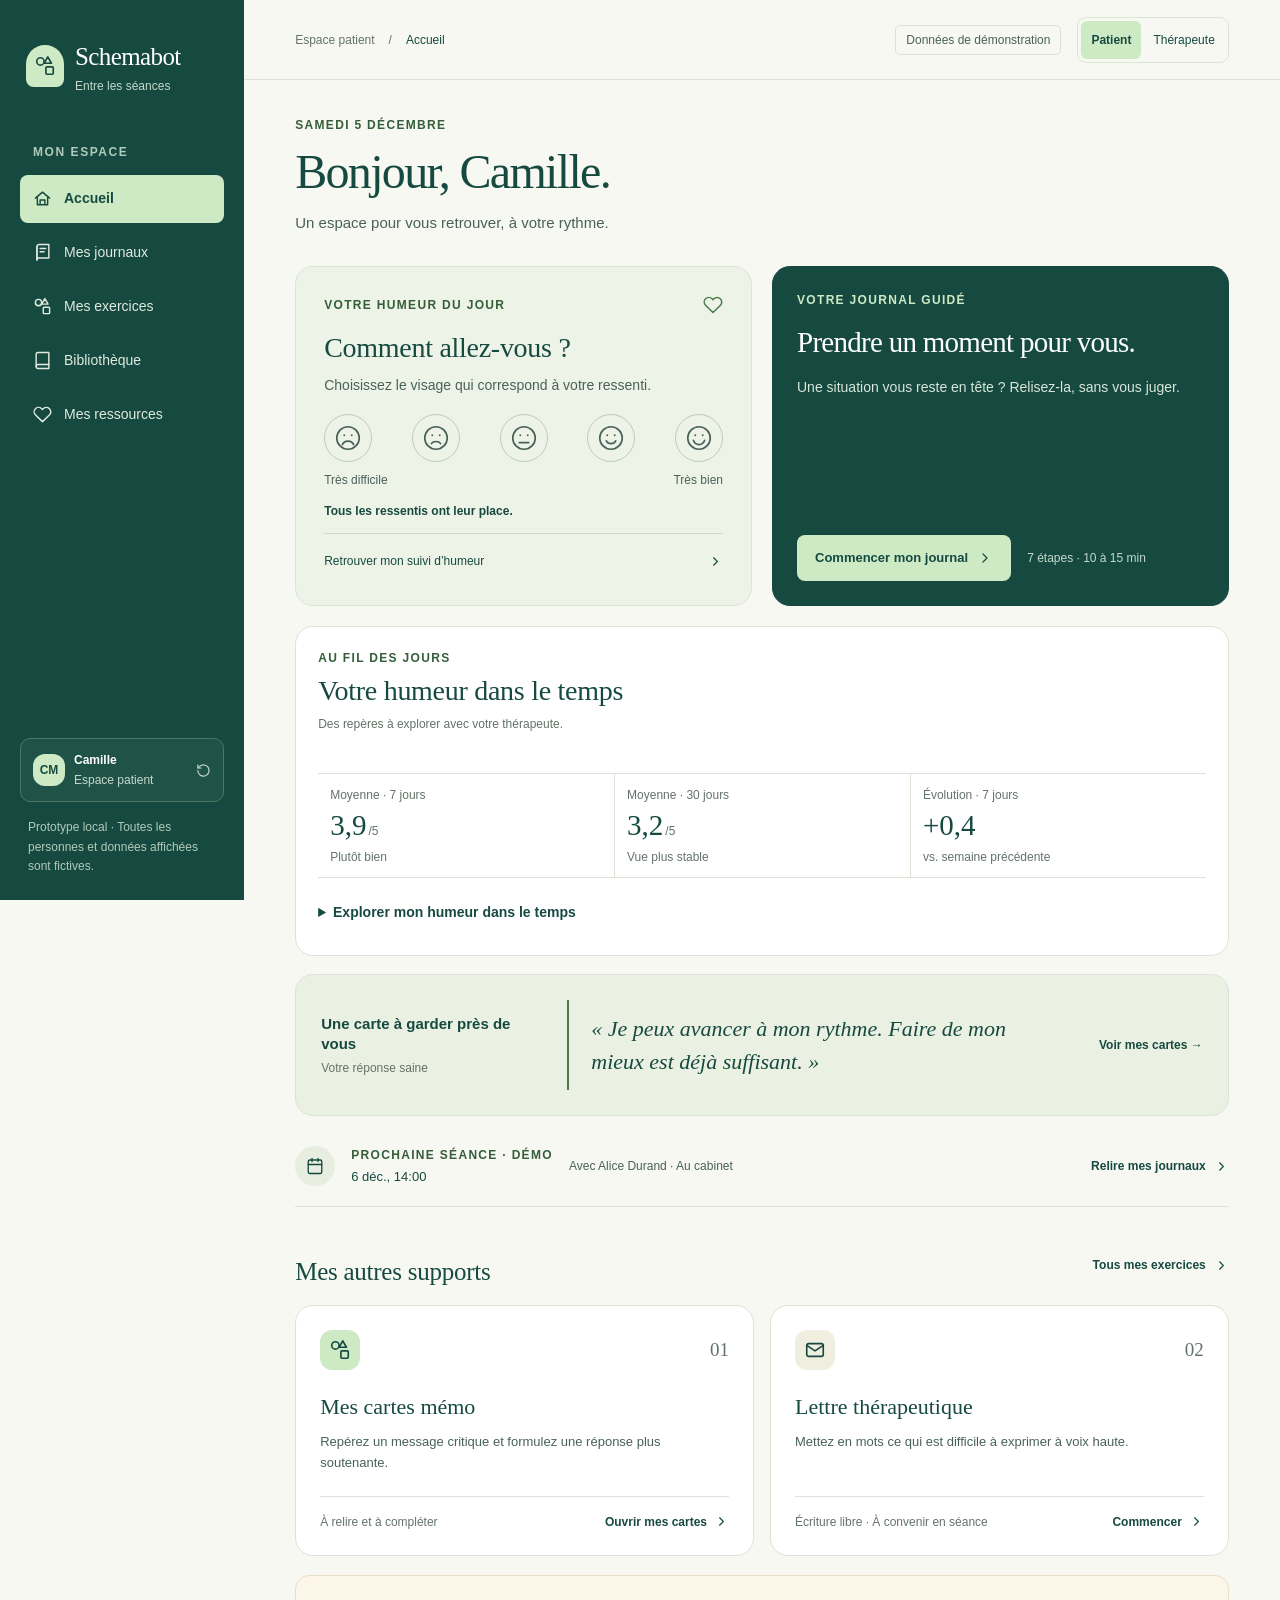
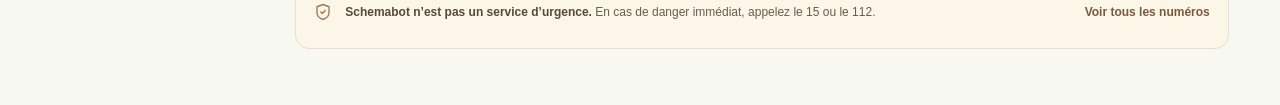
==== commit 1e2f930e: "Update demo with usability fixes and preparation workflow" ====
--- a/index.html
+++ b/index.html
@@ -1 +1,17 @@
-<!doctype html><html lang="fr"><head><meta charset="UTF-8"><meta name="viewport" content="width=device-width,initial-scale=1"><meta name="description" content="Schemabot — un espace d’accompagnement entre les séances de thérapie des schémas."><meta name="theme-color" content="#164a41"><title>Schemabot</title><link rel="stylesheet" href="./styles.min.css"></head><body><noscript>Cette application nécessite JavaScript.</noscript><div id="app"></div><div id="toast-region" class="toast-region" aria-live="polite"></div><script type="module" src="./app.min.js"></script></body></html>
+<!doctype html>
+<html lang="fr">
+  <head>
+    <meta charset="UTF-8" />
+    <meta name="viewport" content="width=device-width, initial-scale=1.0" />
+    <meta name="description" content="Schemabot — un espace d’accompagnement entre les séances de thérapie des schémas." />
+    <meta name="theme-color" content="#164a41" />
+    <title>Schemabot</title>
+    <link rel="stylesheet" href="./styles.min.css" />
+  </head>
+  <body>
+    <noscript>Cette application nécessite JavaScript.</noscript>
+    <div id="app"></div>
+    <div id="toast-region" class="toast-region" aria-live="polite"></div>
+    <script type="module" src="./app.min.js"></script>
+  </body>
+</html>
--- a/styles.min.css
+++ b/styles.min.css
@@ -1 +1 @@
-:root{color-scheme:light;--ink: #164a41;--ink-soft: #49615a;--muted: #64736a;--paper: #f7f8f2;--surface: #ffffff;--line: #dce3d7;--sage: #4b7b4d;--sage-dark: #164a41;--sage-pale: #ceeac4;--peach: #b6cfa6;--peach-pale: #f0eedf;--lavender: #e7efdf;--yellow: #eef2df;--danger: #b65351;--shadow: 0 8px 24px rgba(22, 74, 65, .05);--radius-lg: 18px;--radius-md: 12px;--radius-sm: 8px;font-family:Inter,ui-sans-serif,-apple-system,BlinkMacSystemFont,Segoe UI,sans-serif;font-synthesis:none}*{box-sizing:border-box}html{background:var(--paper);scroll-behavior:smooth;scroll-padding-top:24px}body{margin:0;min-width:320px;min-height:100vh;color:var(--ink);background:var(--paper);font-size:14px;line-height:1.5}button,textarea,input{font:inherit}button{color:inherit}button:focus-visible,textarea:focus-visible,input:focus-visible,a:focus-visible,[tabindex]:focus-visible{outline:3px solid var(--sage);outline-offset:4px}.skip-link{position:fixed;top:-100px;left:20px;z-index:200;padding:12px 18px;border-radius:8px;background:#fff;color:var(--ink)}.skip-link:focus{top:12px}button,a,textarea{-webkit-tap-highlight-color:transparent}button{touch-action:manipulation}::selection{background:var(--sage-pale);color:var(--ink)}.app-shell{min-height:100vh;display:grid;grid-template-columns:244px minmax(0,1fr)}.sidebar{position:sticky;top:0;height:100vh;padding:38px 20px 24px;display:flex;flex-direction:column;color:#fff;background:var(--sage-dark);overflow-y:auto;z-index:20}.brand{display:flex;gap:11px;align-items:center;padding:0 6px;margin-bottom:48px}.brand-mark{width:38px;height:42px;display:grid;place-items:center;border-radius:20px 20px 8px 8px;color:var(--sage-dark);background:var(--sage-pale)}.brand-mark svg{width:22px;height:22px}.brand strong{font-family:Georgia,Times New Roman,serif;font-size:25px;font-weight:400;letter-spacing:-.6px}.brand small{display:block;color:#c4d8cc;font-size:12px;margin-top:1px}.nav-group{display:grid;gap:6px}.nav-label{margin:0 13px 14px;color:#b1cab9;font-size:12px;font-weight:600;letter-spacing:.13em;text-transform:uppercase}.nav-button{border:0;background:transparent;border-radius:8px;min-height:48px;padding:0 13px;display:flex;align-items:center;gap:12px;color:#e1eade;cursor:pointer;text-align:left;transition:background .18s,color .18s,transform .18s}.nav-button:hover{background:#28594d;color:#fff}.nav-button.active{color:var(--sage-dark);background:var(--sage-pale);font-weight:650}.nav-button svg{width:19px;height:19px;flex:none}.nav-badge{margin-left:auto;min-width:22px;height:22px;padding:0 6px;border-radius:6px;display:grid;place-items:center;color:var(--ink);background:var(--sage-pale);font-size:12px;font-weight:700}.sidebar :focus-visible{outline-color:var(--sage-pale)}.sidebar-bottom{margin-top:auto;padding-top:24px;display:grid;gap:16px}.role-switch{border:1px solid #4d7663;background:#205347;border-radius:10px;padding:12px;display:flex;align-items:center;gap:9px;cursor:pointer;text-align:left}.role-switch:hover{border-color:var(--sage-pale)}.role-switch .avatar{width:32px;height:32px;font-size:12px}.role-switch>span:not(.avatar){min-width:0;flex:1}.role-switch>svg{flex:none}.role-switch strong,.role-switch small{display:block;white-space:nowrap;overflow:hidden;text-overflow:ellipsis}.role-switch strong{font-size:12px}.role-switch small{color:#c4d8cc;font-size:12px;margin-top:2px}.role-switch svg{width:15px;color:#c4d8cc}.privacy-note{font-size:12px;line-height:1.6;color:#b1cab9;padding:0 8px}.main{min-width:0}.topbar{min-height:80px;padding:0 max(clamp(20px,4vw,64px),calc((100% - 1200px)/2));display:flex;align-items:center;justify-content:flex-end;gap:16px;border-bottom:1px solid var(--line)}.topbar-context{margin-right:auto;display:flex;align-items:center;gap:14px;color:var(--muted);font-size:12px}.topbar-context strong{font-weight:500;color:var(--ink)}.mock-pill{padding:5px 10px;border:1px solid var(--line);border-radius:5px;color:var(--ink-soft);font-size:12px}.topbar-profile{font-size:12px;font-weight:650;background:var(--sage-pale)!important}.mobile-brand,.demo-short{display:none}.icon-button{width:39px;height:39px;display:grid;place-items:center;border:1px solid var(--line);border-radius:50%;background:var(--surface);cursor:pointer;position:relative}.icon-button:hover{border-color:#cbd4cf}.icon-button svg{width:18px;height:18px}.page{width:min(1200px,calc(100% - clamp(40px,8vw,128px)));margin:36px auto 56px;animation:reveal .32s ease-out}@keyframes reveal{0%{opacity:0;transform:translateY(5px)}}.page-heading{display:flex;justify-content:space-between;align-items:flex-end;gap:24px;margin:0 0 30px}.eyebrow{color:#355e3a;font-size:12px;font-weight:650;letter-spacing:.11em;text-transform:uppercase}h1,h2,h3,p{margin-top:0}h1{margin:10px 0 12px;font-family:Georgia,Times New Roman,serif;font-size:clamp(34px,4vw,48px);line-height:1.15;font-weight:400;letter-spacing:-.035em}h2{font-family:Georgia,Times New Roman,serif;font-size:25px;line-height:1.2;font-weight:500;letter-spacing:-.01em}h3{font-size:15px;line-height:1.35}.subtitle{color:var(--ink-soft);font-size:15px;line-height:1.65}.page-heading .subtitle{margin-bottom:0}.section-header{display:flex;align-items:flex-end;justify-content:space-between;gap:20px;margin:36px 0 18px}.section-header .eyebrow{margin-bottom:7px}.section-header h2{margin:0}.text-button{min-height:44px;padding:4px 0;border:0;background:none;color:var(--sage-dark);font-size:12px;font-weight:650;cursor:pointer;display:inline-flex;align-items:center;justify-content:center;gap:8px}.text-button svg{width:15px;height:15px}.text-button:hover{text-decoration:underline}.hero-grid{display:grid;grid-template-columns:repeat(2,minmax(0,1fr));align-items:stretch;gap:20px}.hero-grid>*{min-width:0}.card{border:1px solid var(--line);border-radius:var(--radius-lg);background:var(--surface)}.welcome-card{display:flex;padding:28px;color:#fff;background:var(--sage-dark);border-color:var(--sage-dark)}.welcome-card>div{display:flex;flex-direction:column;flex:1;width:100%;min-width:0}.welcome-card .eyebrow{color:var(--sage-pale)}.welcome-card h2{margin:16px 0;font-size:clamp(28px,2.5vw,36px);line-height:1.2;letter-spacing:-.025em;text-wrap:pretty}.welcome-card h2 em{color:var(--sage-pale);font-weight:400}.welcome-card .subtitle{margin-bottom:24px;color:#d9e7d9;font-size:14px}.welcome-actions{display:flex;align-items:center;gap:16px;flex-wrap:wrap;margin-top:auto}.welcome-actions>span{color:#c4d8cc;font-size:12px}.primary-button,.secondary-button{min-height:46px;border-radius:8px;padding:0 17px;border:1px solid transparent;display:inline-flex;align-items:center;justify-content:center;gap:9px;cursor:pointer;font-weight:700;font-size:13px;transition:transform .18s,box-shadow .18s,background .18s}.primary-button{color:#fff;background:var(--sage-dark)}.primary-button:hover{background:#286052;transform:translateY(-1px)}.welcome-card .primary-button{max-width:100%;color:var(--ink);background:var(--sage-pale)}.welcome-card .primary-button:hover{background:#e0f2d9}.welcome-card :focus-visible{outline-color:var(--sage-pale)}.secondary-button{color:var(--ink);border-color:var(--line);background:var(--surface)}.secondary-button:hover{border-color:#becbc5;transform:translateY(-1px)}.primary-button svg,.secondary-button svg{width:16px;height:16px}.daily-card{padding:28px;background:#edf3e7;display:flex;flex-direction:column}.daily-card-heading{display:flex;align-items:center;justify-content:space-between;gap:10px}.daily-card-heading>svg{width:20px;height:20px;color:var(--sage)}.daily-card h2{font-size:28px;margin:16px 0 10px}.daily-card .small-copy{margin-bottom:18px;color:var(--ink-soft);font-size:14px}.daily-card .mood-picker{justify-content:space-between;gap:6px}.daily-card .mood-choice{width:48px;height:48px;flex:0 1 48px;border-radius:50%;border-color:#bdceb4;background:transparent}.daily-card .mood-choice.selected{color:#fff;border-color:var(--sage-dark);background:var(--sage-dark);box-shadow:none}.daily-card .mood-choice:hover{background:var(--sage-pale);color:var(--ink)}.mood-scale{display:flex;justify-content:space-between;font-size:12px;color:var(--ink-soft);margin-top:9px}.daily-card .mood-picker-label{font-size:12px;margin:12px 0;min-height:20px}.daily-history-link{display:flex;align-items:center;justify-content:space-between;gap:8px;min-height:44px;padding-top:12px;border-top:1px solid #cddbc5;margin-top:auto;color:var(--ink);font-size:12px;text-decoration:none}.daily-history-link:hover{text-decoration:underline}.daily-history-link svg{width:15px;height:15px}.appointment-card{display:flex;align-items:center;gap:16px;padding:18px 0;margin-top:10px;border-bottom:1px solid var(--line)}.appointment-icon{width:40px;height:40px;border-radius:50%;display:grid;place-items:center;background:#e8eedf;flex:none}.appointment-icon svg{width:18px;height:18px}.appointment-card .eyebrow{font-size:12px;display:block;margin-bottom:3px}.appointment-card strong{display:block;font-weight:500;font-size:13px}.appointment-card p{margin:0;color:var(--ink-soft);font-size:12px}.appointment-card .text-button{margin-left:auto}.exercises-grid{display:grid;grid-template-columns:repeat(3,minmax(0,1fr));gap:16px}.exercise-card{min-height:220px;padding:24px;display:flex;flex-direction:column;color:var(--ink);text-align:left;cursor:pointer;box-shadow:none;transition:transform .2s,border-color .2s,box-shadow .2s}.exercise-card:hover{transform:translateY(-3px);border-color:var(--sage);box-shadow:var(--shadow)}.exercise-card-top{display:flex;align-items:center;justify-content:space-between;width:100%;margin-bottom:23px}.exercise-number{font-family:Georgia,serif;font-size:19px;color:var(--muted)}.exercise-card .card-icon{width:40px;height:40px;display:grid;place-items:center;border-radius:12px}.exercise-card .card-icon svg{width:22px;height:22px}.exercise-card.lavender .card-icon{background:var(--lavender);color:var(--sage-dark)}.exercise-card.sage .card-icon{background:var(--sage-pale);color:var(--sage-dark)}.exercise-card.peach .card-icon{background:var(--peach-pale);color:var(--sage-dark)}.exercise-title{font-family:Georgia,serif;font-size:22px;line-height:1.25;margin-bottom:10px}.exercise-description{color:var(--ink-soft);font-size:13px;line-height:1.65;margin-bottom:22px}.exercise-footer{margin-top:auto;padding-top:16px;border-top:1px solid var(--line);display:flex;gap:12px;justify-content:space-between;align-items:center;width:100%;font-size:12px;color:var(--muted)}.exercise-cta{display:inline-flex;gap:7px;align-items:center;color:var(--ink);font-weight:600}.exercise-cta svg{width:15px;height:15px}.saved-journal-heading{align-items:flex-end}.saved-journal-heading h2{margin-bottom:5px}.saved-journal-heading p{margin:0;color:var(--muted);font-size:12px;line-height:1.5}.journal-count{padding:7px 10px;border-radius:99px;color:var(--sage-dark);background:var(--sage-pale);font-size:12px;font-weight:750;white-space:nowrap}.saved-journal-grid{display:grid;grid-template-columns:repeat(auto-fit,minmax(230px,1fr));gap:14px}.saved-journal-card{min-height:225px;padding:22px;border:1px solid var(--line);border-radius:20px;display:flex;flex-direction:column;color:var(--ink);background:var(--surface);text-align:left;cursor:pointer;transition:border-color .18s,box-shadow .18s,transform .18s}.saved-journal-card:hover{border-color:#bdcec6;box-shadow:var(--shadow);transform:translateY(-2px)}.saved-journal-date{color:var(--sage-dark);font-size:12px;font-weight:750;line-height:1.4}.saved-journal-card>strong{margin:13px 0 9px;font-family:Georgia,Times New Roman,serif;font-size:20px;line-height:1.25;font-weight:500}.saved-journal-excerpt{color:var(--ink-soft);font-size:12px;line-height:1.55}.saved-journal-footer{margin-top:auto;padding-top:18px;display:flex;align-items:center;justify-content:space-between;gap:10px;color:var(--muted);font-size:12px}.saved-journal-footer>span{display:inline-flex;align-items:center;gap:5px}.saved-journal-footer>span:last-child{color:var(--sage-dark);font-weight:750}.saved-journal-footer svg{width:13px;height:13px}.saved-journal-grid.compact .saved-journal-card{min-height:195px}.journals-heading .subtitle{max-width:680px;margin-bottom:0}.journals-heading .primary-button{flex:none}.journals-page{max-width:1040px}.journal-draft{display:flex;align-items:center;justify-content:space-between;gap:24px;padding:24px;margin-bottom:28px;border:1px solid #bccfb4;border-radius:14px;background:#edf3e7}.journal-draft h2{font-size:23px;margin:8px 0}.journal-draft p{margin:0;font-size:13px;color:var(--ink-soft)}.journal-draft .primary-button{flex:none}.journal-list-heading{display:flex;justify-content:space-between;align-items:baseline;gap:16px;margin-bottom:14px}.journal-list-heading h2{margin:0;font-size:22px}.journal-list-heading>span{font-size:12px;color:var(--muted)}.journal-list{margin:0;padding:0;list-style:none;border:1px solid var(--line);border-radius:16px;background:var(--surface)}.journal-list li+li{border-top:1px solid var(--line)}.journal-list-entry{display:grid;grid-template-columns:120px minmax(0,1fr) auto;align-items:center;gap:24px;padding:26px;color:var(--ink);text-decoration:none;transition:background .18s}.journal-list li:first-child .journal-list-entry{border-radius:15px 15px 0 0}.journal-list li:last-child .journal-list-entry{border-radius:0 0 15px 15px}.journal-list li:only-child .journal-list-entry{border-radius:15px}.journal-list-entry:hover{background:#f1f6ec}.journal-list-entry:focus-visible{outline-offset:-3px}.journal-list-date{font-size:13px;color:var(--ink-soft)}.journal-list-date small{display:block;margin-top:4px;color:var(--muted);font-size:12px}.journal-list-content{min-width:0}.journal-list-content strong{display:block;margin-bottom:7px;font-family:Georgia,serif;font-size:23px;line-height:1.3;font-weight:400;overflow-wrap:anywhere}.journal-list-content>span{display:block;color:var(--ink-soft);font-size:14px;line-height:1.65;overflow-wrap:anywhere}.journal-list-open{display:flex;align-items:center;gap:7px;font-size:13px;font-weight:650}.journal-list-open svg{width:16px;height:16px}.journal-list-empty{padding:40px 28px;text-align:center}.empty-journal-icon{display:grid;place-items:center;width:48px;height:48px;margin:0 auto 20px;border-radius:14px;background:var(--sage-pale)}.empty-journal-icon svg{width:24px;height:24px}.journal-list-empty p{max-width:48ch;margin:0 auto 24px;color:var(--ink-soft);font-size:15px;line-height:1.65}.saved-journal-page{max-width:840px}.saved-journal-hero{margin:24px 0 20px;padding-bottom:24px;border-bottom:1px solid var(--line);display:flex;flex-wrap:wrap;align-items:flex-end;justify-content:space-between;gap:18px}.saved-journal-hero h1{max-width:720px;margin-top:8px;font-size:clamp(32px,4vw,43px)}.saved-journal-hero .subtitle{margin:0;font-size:12px}.journal-share-status{min-height:36px;padding:0 12px;border:1px solid #cddbd4;border-radius:99px;display:inline-flex;align-items:center;gap:7px;color:var(--sage-dark);background:#f2f7f4;font-size:12px;font-weight:700;white-space:nowrap}.journal-share-status svg{width:15px;height:15px}.journal-reading-summary{display:flex;align-items:center;justify-content:space-between;flex-wrap:wrap;gap:12px;margin-bottom:20px;color:var(--ink-soft);font-size:13px}.journal-reading-summary>span{display:inline-flex;align-items:center;gap:8px}.journal-reading-summary svg{width:16px;height:16px}.journal-answer-list{overflow:hidden;border:1px solid var(--line);border-radius:22px;background:var(--surface)}.journal-answer-item{padding:27px clamp(22px,4vw,38px);border-top:1px solid var(--line);display:grid;grid-template-columns:34px minmax(0,1fr);gap:17px}.journal-answer-item:first-child{border-top:0}.journal-answer-item.highlight{background:linear-gradient(135deg,#ceeac4d1,#ffffffe6)}.journal-answer-index{width:31px;height:31px;border:1px solid #cad8d1;border-radius:10px;display:grid;place-items:center;color:var(--sage-dark);background:var(--sage-pale);font-size:12px;font-weight:800}.journal-answer-label{margin-bottom:6px;color:#355e3a;font-size:12px;font-weight:750;letter-spacing:.1em;text-transform:uppercase}.journal-answer-item h2{margin-bottom:10px;font-size:21px}.journal-answer-item p{margin:0;color:var(--ink-soft);font-size:15px;line-height:1.75;overflow-wrap:anywhere}.journal-empty{margin-top:28px;padding:36px}.lower-grid{display:grid;grid-template-columns:minmax(0,1.25fr) minmax(270px,.75fr);gap:18px;margin-top:18px}.mood-card,.memo-card{padding:25px;box-shadow:none}.mood-card{grid-column:1 / -1;padding:clamp(22px,3vw,34px)}.mood-card h3,.memo-card h3{margin-bottom:4px}.small-copy{color:var(--muted);font-size:12px;line-height:1.5}.mood-card-heading{display:flex;align-items:flex-start;justify-content:space-between;gap:20px}.mood-card-heading h2{margin:7px 0 5px;font-size:28px}.mood-card-heading p{margin-bottom:0}.mood-dashboard-top{margin-top:24px}.mood-picker{display:flex;gap:7px}.mood-choice{width:48px;height:48px;padding:0;border:1px solid var(--line);border-radius:14px;display:grid;place-items:center;color:var(--ink-soft);background:var(--surface);cursor:pointer;transition:transform .18s,color .18s,border-color .18s,background .18s,box-shadow .18s}.mood-face{width:30px;height:30px}.mood-choice:hover{color:var(--sage-dark);border-color:#a9bdb4;background:var(--surface);transform:translateY(-2px)}.mood-choice.selected{color:var(--sage-dark);border-color:var(--sage-dark);background:var(--sage-pale);box-shadow:0 0 0 3px #4b7b4d29,inset 0 -3px var(--sage);transform:translateY(-2px)}.mood-picker-label{min-height:18px;margin-top:10px;display:flex;align-items:center;gap:5px;color:var(--sage-dark);font-size:12px;font-weight:650}.mood-picker-label svg{width:13px;height:13px}.mood-metrics{display:grid;grid-template-columns:repeat(3,minmax(0,1fr));border-block:1px solid var(--line);background:var(--surface)}.mood-metric{min-width:0;padding:20px;border-left:1px solid var(--line)}.mood-metric:first-child{border-left:0}.mood-metric>span{display:block;color:var(--muted);font-size:12px}.mood-metric>strong{margin-top:11px;display:block;font-family:Georgia,Times New Roman,serif;font-size:29px;font-weight:500;line-height:1}.mood-metric>strong small{margin-left:2px;color:var(--muted);font-family:Inter,ui-sans-serif,sans-serif;font-size:12px}.mood-metric>strong.up{color:var(--sage-dark)}.mood-metric>strong.down{color:var(--danger)}.mood-metric>strong.stable{color:var(--ink-soft)}.mood-metric p{margin:9px 0 0;color:var(--muted);font-size:12px;line-height:1.35}.mood-chart-panel{margin-top:28px;padding:0}.mood-chart-heading{display:flex;align-items:center;justify-content:space-between;gap:20px}.mood-chart-heading h3{font-family:Georgia,Times New Roman,serif;font-size:21px;font-weight:500}.mood-chart-heading p{margin:0;color:var(--muted);font-size:12px}.period-switch{padding:3px;border:1px solid var(--line);border-radius:12px;display:flex;gap:2px;background:#edf1e7}.period-switch button{min-height:34px;padding:0 13px;border:0;border-radius:9px;color:var(--muted);background:transparent;cursor:pointer;font-size:12px;font-weight:700}.period-switch button.active{color:var(--sage-dark);background:var(--surface);box-shadow:0 2px 8px #2b383314}.mood-chart-grid{--plot-height: 230px;margin-top:26px;display:grid;grid-template-columns:82px minmax(0,1fr);gap:14px}.mood-y-axis{height:var(--plot-height);position:relative}.mood-y-axis span{position:absolute;top:0;transform:translateY(-50%);display:grid;grid-template-columns:14px 1fr;column-gap:6px;align-items:baseline;color:var(--ink-soft);font-size:12px;font-weight:750}.mood-y-axis span:nth-child(2){top:50%}.mood-y-axis span:last-child{top:100%}.mood-y-axis small{color:var(--muted);font-size:12px;font-weight:500;white-space:nowrap}.mood-chart-main{min-width:0}.mood-line-plot{height:var(--plot-height);position:relative}.mood-line-plot svg{width:100%;height:100%;overflow:visible}.mood-line-plot line{stroke:#e3e5df;stroke-width:.7;vector-effect:non-scaling-stroke}.mood-area{fill:#4b7b4d1f;stroke:none}.mood-line{fill:none;stroke:var(--sage-dark);stroke-width:3;vector-effect:non-scaling-stroke;stroke-linecap:round;stroke-linejoin:round}.mood-chart-point{width:15px;height:15px;padding:0;position:absolute;z-index:2;border:3px solid var(--surface);border-radius:50%;background:var(--sage-dark);box-shadow:0 0 0 1px var(--sage-dark);cursor:help;transform:translate(-50%,-50%)}.mood-chart-point:hover,.mood-chart-point:focus-visible{width:19px;height:19px;z-index:3}.mood-chart-point span{min-width:30px;padding:4px 5px;position:absolute;left:50%;bottom:calc(100% + 8px);border-radius:7px;color:#fff;background:var(--ink);font-size:12px;font-weight:700;opacity:0;pointer-events:none;transform:translate(-50%)}.mood-chart-point:hover span,.mood-chart-point:focus-visible span{opacity:1}.mood-x-axis{margin-top:11px;height:20px;position:relative;color:var(--muted);font-size:12px}.mood-x-axis span{position:absolute;transform:translate(-50%);white-space:nowrap}.chart-caption{margin:20px 0 0;padding-top:14px;border-top:1px solid var(--line);color:var(--muted);font-size:12px;line-height:1.5}.mood-confirmation{margin-top:22px;padding:15px;border:1px solid #d6dfda;border-radius:15px;display:grid;grid-template-columns:40px minmax(0,1fr) auto;gap:12px;align-items:center;background:#f2f7f4;animation:message-in .2s ease-out}.mood-confirmation-face{width:40px;height:40px;border-radius:12px;display:grid;place-items:center;color:var(--sage-dark);background:var(--surface)}.mood-confirmation-face .mood-face{width:27px}.mood-confirmation strong{display:block;font-size:12px}.mood-confirmation p{margin:3px 0 0;color:var(--ink-soft);font-size:12px;line-height:1.45}.mood-confirmation-actions{display:flex;gap:8px}.mood-confirmation-actions .primary-button,.mood-confirmation-actions .secondary-button{min-height:36px;padding:0 12px;font-size:12px;white-space:nowrap}.memo-preview{margin-top:16px;padding:12px 22px;border-left:2px solid var(--sage);color:var(--ink);font-family:Georgia,serif;font-style:italic;font-size:22px;line-height:1.5}.memo-link{display:inline-block;margin-top:15px}.memo-card-wide{grid-column:1 / -1;display:grid;grid-template-columns:minmax(150px,.7fr) minmax(200px,1.6fr) auto;gap:24px;align-items:center;background:#eaf0e2}.memo-card-wide .memo-preview,.memo-card-wide .memo-link{margin-top:0}.safety-strip{margin-top:19px;padding:14px 18px;display:flex;align-items:center;gap:13px;border:1px solid #eadfcb;border-radius:14px;background:#fcf6e9;color:#675e4a;font-size:12px;line-height:1.5}.safety-strip svg{width:18px;flex:none;color:#9f7952}.safety-strip strong{color:#554a35}.safety-strip .text-button{color:#795a3c;margin-left:auto;white-space:nowrap}.back-button{border:0;background:none;padding:0;display:flex;align-items:center;gap:7px;color:var(--ink-soft);font-size:12px;cursor:pointer}.back-button svg{width:17px}.journal-shell{max-width:840px;margin:28px auto 48px}.journal-header{margin:20px 0;display:flex;justify-content:space-between;align-items:flex-start;flex-wrap:wrap;gap:12px 24px}.journal-header h1{font-size:38px}.journal-header .subtitle{margin-bottom:0}.local-save{padding:8px 11px;display:inline-flex;align-items:center;gap:7px;border:1px solid var(--line);border-radius:99px;color:var(--muted);background:#ffffffa6;font-size:12px;white-space:nowrap}.local-save svg{width:14px;height:14px;color:var(--sage)}.progress-row{display:flex;align-items:center;gap:16px;margin:20px 0 12px}.progress-track{height:5px;flex:1;border-radius:3px;background:#e4e4dc;overflow:hidden}.progress-fill{height:100%;border-radius:inherit;background:var(--sage);transition:width .3s}.progress-row>span{color:var(--ink-soft);font-size:12px;font-weight:650;flex:none}.journal-layout{display:grid;grid-template-columns:minmax(0,1fr);gap:20px}.step-list{display:grid;grid-template-columns:repeat(7,minmax(0,1fr));gap:6px}.step-item{min-width:0;min-height:68px;padding:10px 4px;border:0;border-radius:8px;display:flex;flex-direction:column;justify-content:center;align-items:center;gap:6px;background:transparent;color:var(--muted);font-size:12px;cursor:pointer}.step-item:hover{color:var(--ink);background:#fff9}.step-item.active{background:var(--sage-pale);color:var(--sage-dark);font-weight:700;box-shadow:inset 0 -3px var(--sage)}.step-item:disabled{cursor:default}.step-item:disabled:not(.done):not(.active){opacity:.55}.step-item.done .step-index{color:#fff;border-color:var(--sage);background:var(--sage)}.step-index{width:23px;height:23px;border:1px solid #cfd3cf;border-radius:50%;display:grid;place-items:center;flex:none;font-size:12px}.journal-card{padding:0}.journal-context{padding:0 24px;border-bottom:1px solid var(--line);color:var(--ink-soft);font-size:12px}.journal-context summary{padding:14px 0;cursor:pointer}.journal-context summary:focus-visible{outline:2px solid var(--sage);outline-offset:2px}.journal-context p{max-width:65ch;line-height:1.7;margin-bottom:18px}.chat-thread{padding:24px}.message-row{max-width:100%;margin-top:24px;display:flex;gap:12px;align-items:flex-start;scroll-margin-top:24px}.message-row>div{min-width:0}.message-row:last-child{animation:message-in .28s ease-out}.message-row:first-child{margin-top:0}@keyframes message-in{0%{opacity:0;transform:translateY(5px)}}.message-avatar{width:29px;height:29px;margin-top:26px;display:grid;place-items:center;flex:none;border-radius:10px;color:#fff;background:var(--sage-dark)}.message-avatar svg{width:14px;height:14px}.message-label{margin:0 0 5px 3px;display:block;color:var(--muted);font-size:12px}.message-bubble{padding:18px 20px;border:1px solid var(--line);border-radius:4px 14px 14px;color:var(--ink-soft);background:#f7f8f2;font-size:15px;line-height:1.7;overflow-wrap:anywhere}.message-bubble>span,.message-bubble>strong{display:block}.message-bubble>strong{margin-bottom:8px;color:var(--ink);font-family:Georgia,Times New Roman,serif;font-size:23px;line-height:1.3;font-weight:500}.message-step{margin:13px 0 5px;color:var(--sage);font-family:Inter,ui-sans-serif,sans-serif;font-size:12px;font-weight:750;letter-spacing:.1em;text-transform:uppercase}.user-message{max-width:88%;margin-left:auto;justify-content:flex-end}.user-message .message-label{text-align:right;margin-right:3px}.user-message .message-bubble{border:0;border-radius:17px 7px 17px 17px;color:#fff;background:var(--sage-dark);box-shadow:0 8px 22px #164a4121}.typing-dots{min-width:38px;height:18px;display:flex!important;align-items:center;justify-content:center;gap:4px}.typing-dots i{width:5px;height:5px;border-radius:50%;background:#95a39e;animation:typing 1s infinite ease-in-out}.typing-dots i:nth-child(2){animation-delay:.14s}.typing-dots i:nth-child(3){animation-delay:.28s}@keyframes typing{0%,55%,to{transform:translateY(0);opacity:.45}25%{transform:translateY(-3px);opacity:1}}.chat-composer-wrap{padding:24px;border-top:1px solid var(--line);border-radius:0 0 var(--radius-lg) var(--radius-lg);background:var(--surface)}.composer-label{display:block;margin-bottom:10px;font-size:14px;font-weight:650}.chat-composer{padding:12px 14px;border:1px solid #a5b9a0;border-radius:10px;background:#fafbf7}.journal-textarea{display:block;min-height:96px;width:100%;padding:0;overflow:hidden;resize:none;border:0;color:var(--ink);background:transparent;font-size:16px;line-height:1.6}.journal-textarea::placeholder{color:var(--muted)}.chat-composer:focus-within{outline:2px solid var(--sage);outline-offset:2px}.journal-textarea:focus-visible{outline:0}.journal-textarea:disabled{opacity:.65}.composer-actions{display:flex;justify-content:space-between;align-items:center;gap:12px;flex-wrap:wrap}.send-button{min-height:46px;padding:0 18px;display:inline-flex;align-items:center;justify-content:center;gap:8px;border:0;border-radius:8px;color:#fff;background:var(--sage-dark);cursor:pointer;font-size:13px;font-weight:650;transition:background .18s}.send-button:hover{transform:translateY(-1px);background:#365e50}.send-button:disabled{opacity:.5;cursor:wait;transform:none}.send-button svg{width:17px;height:17px}.composer-meta{margin-top:16px;padding-top:12px;border-top:1px solid var(--line);display:flex;align-items:center;justify-content:space-between;gap:12px;flex-wrap:wrap;color:var(--muted);font-size:12px}.example-button,.previous-link{min-height:36px;border:0;display:inline-flex;align-items:center;gap:5px;color:var(--sage-dark);background:transparent;cursor:pointer;font-size:12px;font-weight:600}.example-button{padding:5px 7px;border-radius:8px;background:var(--sage-pale)}.example-button:hover{background:#d5e6dc}.example-button svg,.previous-link svg{width:12px;height:12px}.previous-link{margin:0;padding:3px 0;color:var(--ink-soft)}.previous-link:disabled,.example-button:disabled{opacity:.35;cursor:default}.validation-hint{margin:10px 0;color:var(--danger);font-size:12px}.completion-panel{max-width:470px;margin:28px auto 8px;padding:31px 27px;border:1px solid var(--line);border-radius:20px;text-align:center;background:var(--surface);box-shadow:var(--shadow)}.completion-panel h2{margin-bottom:9px;font-size:24px}.completion-panel .subtitle{font-size:12px}.completion-icon{width:62px;height:62px;margin:0 auto 20px;border-radius:50%;display:grid;place-items:center;color:var(--sage-dark);background:var(--sage-pale)}.completion-icon svg{width:29px}.memo-grid{display:grid;grid-template-columns:repeat(2,minmax(0,1fr));gap:20px;max-width:900px}.flip-card{min-height:320px}.flip-inner{width:100%;height:100%;min-height:320px}.flip-face{min-height:320px;height:100%;padding:28px;border-radius:18px;border:1px solid var(--line);display:flex;flex-direction:column;justify-content:space-between;gap:8px}.flip-front{width:100%;color:var(--ink);text-align:left;cursor:pointer;background:var(--yellow)}.flip-title{display:block;margin:14px 0;font-family:Georgia,serif;font-size:28px;font-weight:400;line-height:1.2}.flip-front .eyebrow,.flip-front .subtitle{display:block}.flip-back{display:none;background:var(--surface)}.flip-card.flipped .flip-front{display:none}.flip-card.flipped .flip-back{display:flex;animation:reveal .2s ease-out}.flip-help{font-size:12px;color:var(--muted);display:flex;align-items:center;gap:7px}.flip-help svg{width:15px}.memo-textarea{width:100%;min-height:115px;border:0;border-bottom:1px solid var(--line);resize:none;overflow:hidden;color:var(--ink);background:transparent;line-height:1.6}.exercise-reference{margin-top:36px}.reference-card{padding:24px;display:flex;align-items:center;gap:22px}.reference-card>div:nth-child(2){flex:1;min-width:0}.reference-card .card-icon{flex:0 0 32px}.reference-card p{color:var(--ink-soft);margin:6px 0 0;max-width:65ch}.reference-card button{flex-shrink:0}.exercise-workspace{overflow-wrap:anywhere}.exercise-guidance{padding:20px 24px;background:var(--lavender);border-left:3px solid var(--sage);border-radius:0 12px 12px 0;margin-bottom:24px}.exercise-guidance h2{font-size:22px}.exercise-guidance p{margin:10px 0 0;color:var(--ink-soft);line-height:1.7}.writing-card,.mode-entry{padding:28px;min-width:0}.exercise-field{display:flex;flex-direction:column;gap:8px;margin-bottom:24px}.exercise-field:last-child{margin-bottom:0}.exercise-field>span{font-weight:600}.exercise-field small{color:var(--muted);font-size:13px;font-weight:400}.exercise-field span small{margin-left:8px}.exercise-field input,.exercise-field textarea{width:100%;min-width:0;border:1px solid var(--line);border-radius:8px;padding:12px 14px;color:var(--ink);background:var(--paper);font-size:16px;line-height:1.65}.exercise-field textarea{resize:none;overflow:hidden}.exercise-field .letter-body{min-height:280px;background:#fff}.writing-prompts{padding:14px 0;margin:0 0 20px;border-top:1px solid var(--line);border-bottom:1px solid var(--line)}.writing-prompts summary,.exercise-source summary{cursor:pointer}.writing-prompts li{margin:8px 0}.writing-prompts p{color:var(--muted)}.mode-entry{margin:0 0 24px}.mode-entry legend{padding:0 8px;font-family:Georgia,serif;font-size:22px}.exercise-save-bar{display:flex;align-items:center;justify-content:space-between;flex-wrap:wrap;gap:16px;margin:24px 0 16px}.exercise-save-bar p{color:var(--ink-soft);margin:0;flex:1 1 220px;font-size:13px}.exercise-storage-note,.exercise-source{color:var(--muted);font-size:13px;line-height:1.65}.exercise-source{margin-top:20px}.exercise-source a{color:var(--sage-dark);text-underline-offset:3px}@media(max-width:1100px){.reference-card{flex-wrap:wrap}.reference-card button{margin-left:54px}}@media(max-width:600px){.writing-card,.mode-entry,.exercise-guidance,.reference-card{padding:20px 18px}.reference-card{gap:16px}.reference-card button{margin-left:0;width:100%;white-space:normal}}.library-toolbar{display:flex;gap:9px;margin:0 0 22px;overflow-x:auto;padding-bottom:3px}.filter-chip{border:1px solid var(--line);border-radius:99px;padding:8px 13px;background:var(--surface);white-space:nowrap;font-size:12px;cursor:pointer}.filter-chip.active{border-color:var(--sage-dark);color:#fff;background:var(--sage-dark)}.article-grid{display:grid;grid-template-columns:repeat(2,minmax(0,1fr));gap:16px}.article-card{padding:28px;display:flex;flex-direction:column;text-align:left;color:var(--ink);box-shadow:none;cursor:pointer;transition:transform .2s,box-shadow .2s}.article-title{display:block;margin:18px 0 12px;font-family:Georgia,serif;font-size:25px;line-height:1.2}.article-card:hover{transform:translateY(-2px);box-shadow:var(--shadow)}.article-card .small-copy{min-height:38px}.article-footer{margin-top:auto;padding-top:24px;display:flex;justify-content:space-between;align-items:center;width:100%;color:var(--muted);font-size:12px}.article-footer svg{width:13px;height:13px;vertical-align:-3px}.therapist-welcome{padding:2px 0 8px}.therapist-welcome h1{font-size:39px}.stat-grid{display:grid;grid-template-columns:repeat(4,minmax(0,1fr));gap:14px;margin:24px 0}.stat-card{padding:20px;box-shadow:none}.stat-top{display:flex;justify-content:space-between;color:var(--muted);font-size:12px}.stat-icon{width:34px;height:34px;border-radius:11px;display:grid;place-items:center;background:var(--sage-pale);color:var(--sage-dark)}.stat-icon svg{width:17px}.stat-number{margin-top:15px;font-family:Georgia,serif;font-size:30px}.stat-detail{margin-top:3px;color:var(--muted);font-size:12px}.therapist-grid{display:grid;grid-template-columns:minmax(0,1fr) 260px;align-items:start;gap:18px}.patient-table-card,.agenda-card{padding:24px;box-shadow:none}.table-header{display:grid;grid-template-columns:minmax(150px,1.3fr) .8fr .55fr .75fr 24px;gap:12px;padding:0 8px 12px;color:var(--muted);font-size:12px;letter-spacing:.08em;text-transform:uppercase}.patient-row{width:100%;min-height:65px;border:0;border-top:1px solid var(--line);padding:10px 8px;display:grid;grid-template-columns:minmax(150px,1.3fr) .8fr .55fr .75fr 24px;gap:12px;align-items:center;background:transparent;text-align:left;cursor:pointer}.patient-row:hover{background:#f7f8f2}.patient-cell{display:flex;align-items:center;gap:10px;min-width:0}.patient-cell>span:last-child{min-width:0}.avatar{width:36px;height:36px;border-radius:12px;display:grid;place-items:center;flex:none;color:var(--sage-dark);background:var(--sage-pale);font-weight:750;font-size:12px}.patient-cell strong,.patient-cell small{display:block;white-space:nowrap;overflow:hidden;text-overflow:ellipsis}.patient-cell strong{font-size:12px}.patient-cell small{color:var(--muted);font-size:12px;margin-top:3px}.table-value{font-size:12px;color:var(--ink-soft)}.trend{font-weight:700;color:var(--sage-dark)}.trend.down{color:var(--danger)}.status-tag{width:fit-content;padding:5px 8px;border-radius:99px;font-size:12px;color:var(--sage-dark);background:var(--sage-pale)}.status-tag.review{color:#835b43;background:var(--peach-pale)}.patient-row>svg{width:15px;color:#a3aca8}.agenda-list{display:grid;gap:5px}.agenda-item{padding:13px 0;display:grid;grid-template-columns:43px 1fr;gap:11px;border-top:1px solid var(--line)}.agenda-item:first-child{border-top:0}.agenda-time{color:var(--sage-dark);font-size:12px;font-weight:750}.agenda-item strong{display:block;font-size:12px}.agenda-item small{color:var(--muted);font-size:12px}.empty-note{padding:17px;border-radius:14px;background:#edf1e7;color:var(--ink-soft);font-size:12px;line-height:1.55}.patient-profile-header{display:flex;align-items:center;gap:17px;margin:20px 0 27px}.patient-profile-header .avatar{width:55px;height:55px;border-radius:17px;font-size:15px}.patient-profile-header h1{margin:0 0 4px;font-size:35px}.patient-profile-header .subtitle{margin:0;font-size:12px}.profile-actions{margin-left:auto;display:flex;gap:9px}.insight-grid{display:grid;grid-template-columns:repeat(3,minmax(0,1fr));gap:15px}.insight-card{padding:22px;box-shadow:none}.insight-card .eyebrow{font-size:12px}.insight-value{margin:13px 0 5px;font-family:Georgia,serif;font-size:23px}.activity-card{margin-top:18px;padding:25px;box-shadow:none}.activity-item{display:grid;grid-template-columns:36px 1fr auto;gap:12px;align-items:center;padding:15px 0;border-top:1px solid var(--line)}.activity-item:first-of-type{border-top:0}.activity-dot{width:32px;height:32px;border-radius:10px;display:grid;place-items:center;color:var(--sage-dark);background:var(--sage-pale)}.activity-dot svg{width:15px}.activity-item strong{display:block;font-size:12px}.activity-item small{color:var(--muted);font-size:12px}.activity-item time{color:var(--muted);font-size:12px}.placeholder-card{max-width:760px;padding:36px}.placeholder-card ul{color:var(--ink-soft);font-size:13px;line-height:1.8;padding-left:20px}.toast-region{position:fixed;right:22px;bottom:22px;z-index:100;display:grid;gap:9px;pointer-events:none}.toast{max-width:340px;padding:13px 16px;border-radius:13px;color:#fff;background:#334d44;box-shadow:0 12px 30px #20322c40;font-size:12px;animation:toast-in .25s ease-out}@keyframes toast-in{0%{opacity:0;transform:translateY(8px)}}@media(max-width:1200px){.therapist-grid{grid-template-columns:1fr}.memo-card-wide{grid-template-columns:1fr;gap:16px}.memo-card-wide .memo-link{justify-self:start}.appointment-card p span{display:block}}@media(max-width:980px){.app-shell{grid-template-columns:205px minmax(0,1fr)}.sidebar{padding-left:11px;padding-right:11px}.exercises-grid{grid-template-columns:1fr}.exercise-card{display:grid;grid-template-columns:40px minmax(0,1fr);column-gap:18px;min-height:0}.exercise-card-top{grid-row:1 / 4;align-self:start;margin:0}.exercise-number{display:none}.exercise-title,.exercise-description,.exercise-footer{grid-column:2}.exercise-description{margin-bottom:14px}.hero-grid,.therapist-grid,.journal-layout{grid-template-columns:1fr}.journal-draft{align-items:flex-start;flex-direction:column;gap:16px}.journal-list-entry{grid-template-columns:100px minmax(0,1fr);gap:12px 20px}.journal-list-open{grid-column:2}.journal-header,.patient-profile-header{flex-wrap:wrap}.profile-actions{width:100%;margin-left:72px}.appointment-card{flex-wrap:wrap;gap:12px}.appointment-card p{margin-left:auto}.appointment-card .text-button{margin-left:52px}.topbar-context>span{display:none}.stat-grid{grid-template-columns:1fr 1fr}.lower-grid{grid-template-columns:1fr}}@media(min-width:721px)and (max-width:900px){.table-header,.patient-row{grid-template-columns:minmax(170px,1.3fr) 1fr .5fr 18px}.table-header>span:nth-child(4),.patient-row .status-tag{display:none}}@media(max-width:720px){.app-shell{display:block;padding-bottom:calc(82px + env(safe-area-inset-bottom))}.sidebar{position:fixed;inset:auto 0 0;width:100%;height:calc(76px + env(safe-area-inset-bottom));padding:8px 6px calc(8px + env(safe-area-inset-bottom));border:0;border-top:1px solid var(--line);background:var(--surface);display:block;overflow:visible}.brand,.nav-label,.sidebar-bottom{display:none}.nav-group{height:100%;display:flex;justify-content:space-around;gap:1px}.nav-button{min-width:0;height:60px;padding:6px 2px;flex:1;flex-direction:column;justify-content:center;gap:5px;font-size:10px;color:var(--ink-soft);line-height:1.2;text-align:center}.nav-button:hover{transform:none;color:var(--ink);background:#edf3e7}.sidebar :focus-visible{outline-color:var(--sage);outline-offset:-2px}.nav-button svg{width:18px;height:18px}.nav-badge{position:absolute;margin:-17px 0 0 18px}.topbar{min-height:68px;padding:0 20px;gap:12px}.topbar-context{display:none}.mobile-brand{display:block;font-family:Georgia,serif;font-size:23px;margin-right:auto;letter-spacing:-.6px}.demo-full{display:none}.demo-short{display:inline}.page{width:calc(100% - 40px);margin-top:28px}.page-heading{margin-bottom:22px;align-items:flex-start}.page-heading .secondary-button{display:none}.hero-grid,.exercises-grid,.lower-grid,.article-grid,.memo-grid,.insight-grid{grid-template-columns:1fr}.section-header{gap:14px;align-items:flex-start}.section-header .text-button{max-width:120px;flex:none;text-align:right}.section-header .eyebrow{font-size:10px}.appointment-card{gap:12px}.appointment-card p{width:100%;margin-left:52px}.appointment-card p span{display:inline}.appointment-card .text-button{margin-left:52px}.mood-card{padding:22px 18px}.mood-card-heading,.mood-chart-heading{align-items:flex-start;flex-direction:column}.mood-metrics{grid-template-columns:repeat(3,minmax(0,1fr))}.mood-metric{padding:14px 8px}.mood-metric>span,.mood-metric p{font-size:10px}.mood-metric>strong{font-size:25px}.period-switch{width:100%}.period-switch button{flex:1}.mood-chart-grid{--plot-height: 180px;grid-template-columns:68px minmax(0,1fr);gap:8px}.mood-y-axis small,.mood-x-axis{font-size:10px}.mood-x-axis.short span:nth-child(2n){visibility:hidden}.mood-x-axis.long span:nth-child(2n){visibility:hidden}.mood-x-axis span:nth-last-child(2){visibility:hidden}.mood-x-axis span:last-child{visibility:visible}.memo-card-wide{grid-template-columns:1fr;gap:13px}.mood-confirmation{grid-template-columns:40px 1fr}.mood-confirmation-actions{grid-column:1 / -1}.mood-confirmation-actions{flex-wrap:wrap}.mood-confirmation-actions .secondary-button,.mood-confirmation-actions .primary-button{white-space:normal}.mood-confirmation-actions button{flex:1}.journal-layout{grid-template-columns:1fr}.step-list{gap:4px}.step-item span:last-child{display:none}.step-item{min-height:44px;padding:6px 0}.journal-header{align-items:flex-start}.local-save{margin-top:3px}.chat-thread,.chat-composer-wrap{padding:20px 16px}.journal-context{padding:0 16px}.message-avatar{display:none}.message-bubble{padding:16px}.user-message{max-width:94%}.stat-grid{grid-template-columns:1fr 1fr;gap:10px}.stat-card{padding:16px}.table-header{display:none}.patient-row{grid-template-columns:minmax(0,1fr) 42px 14px;gap:8px}.patient-table-card{padding:20px 14px}.patient-row .table-value:nth-of-type(2),.patient-row .status-tag{display:none}.patient-profile-header{flex-wrap:wrap}.profile-actions{width:100%;margin:0}.profile-actions button{flex:1}.saved-journal-heading{align-items:flex-start}.journals-heading{flex-direction:column}.journals-heading .primary-button{width:100%}.journal-list-heading{align-items:flex-start;flex-direction:column;gap:6px}.journal-list-entry{grid-template-columns:minmax(0,1fr) auto;padding:22px 18px;gap:12px}.journal-list-date{display:flex;flex-wrap:wrap;gap:8px;grid-column:1 / -1}.journal-list-date small{margin:0}.journal-list-content{grid-column:1 / -1}.journal-list-content strong{font-size:22px}.journal-list-open{grid-column:1 / -1}.journal-draft{padding:22px 18px}.journal-draft .primary-button{width:100%}.saved-journal-grid{grid-template-columns:1fr}.saved-journal-card,.saved-journal-grid.compact .saved-journal-card{min-height:190px}.saved-journal-hero{align-items:flex-start;flex-direction:column;gap:14px}.journal-answer-item{padding:22px 18px;grid-template-columns:28px minmax(0,1fr);gap:12px}.activity-item{grid-template-columns:32px minmax(0,1fr)}.activity-item time{grid-column:2}.placeholder-card{padding:24px}.toast-region{left:20px;right:20px;bottom:calc(92px + env(safe-area-inset-bottom))}.toast{max-width:none}textarea,input{font-size:16px}.safety-strip{align-items:flex-start;flex-wrap:wrap}.safety-strip .text-button{margin-left:30px}}@media(max-width:430px){h1{font-size:32px}.mock-pill{font-size:12px}.welcome-card,.daily-card{padding:24px 20px}.section-header .eyebrow{max-width:175px}.exercise-card{padding:22px 18px;column-gap:14px}.exercise-footer{flex-wrap:wrap}.stat-grid{grid-template-columns:1fr 1fr}.stat-number{font-size:25px}.journal-header{display:block}.local-save{margin-top:10px}.composer-meta>span{display:none}}@media(min-width:721px)and (max-height:700px){.journal-active .sidebar{position:static;align-self:start;height:auto;overflow:visible}}@media(prefers-reduced-motion:reduce){*,*:before,*:after{scroll-behavior:auto!important;animation-duration:.01ms!important;transition-duration:.01ms!important}}
+:root{color-scheme:light;--ink: #164a41;--ink-soft: #49615a;--muted: #64736a;--paper: #f7f8f2;--surface: #ffffff;--line: #dce3d7;--sage: #4b7b4d;--sage-dark: #164a41;--sage-pale: #ceeac4;--peach: #b6cfa6;--peach-pale: #f0eedf;--lavender: #e7efdf;--yellow: #eef2df;--danger: #b65351;--shadow: 0 8px 24px rgba(22, 74, 65, .05);--radius-lg: 18px;--radius-md: 12px;--radius-sm: 8px;font-family:Inter,ui-sans-serif,-apple-system,BlinkMacSystemFont,Segoe UI,sans-serif;font-synthesis:none}*{box-sizing:border-box}html{background:var(--paper);scroll-behavior:smooth;scroll-padding-top:24px}body{margin:0;min-width:320px;min-height:100vh;color:var(--ink);background:var(--paper);font-size:14px;line-height:1.5}button,textarea,input{font:inherit}button{color:inherit}button:focus-visible,textarea:focus-visible,input:focus-visible,a:focus-visible,[tabindex]:focus-visible{outline:3px solid var(--sage);outline-offset:4px}.skip-link{position:fixed;top:-100px;left:20px;z-index:200;padding:12px 18px;border-radius:8px;background:#fff;color:var(--ink)}.skip-link:focus{top:12px}button,a,textarea{-webkit-tap-highlight-color:transparent}button{touch-action:manipulation}::selection{background:var(--sage-pale);color:var(--ink)}.app-shell{min-height:100vh;display:grid;grid-template-columns:244px minmax(0,1fr)}.sidebar{position:sticky;top:0;height:100vh;padding:38px 20px 24px;display:flex;flex-direction:column;color:#fff;background:var(--sage-dark);overflow-y:auto;z-index:20}.brand{display:flex;gap:11px;align-items:center;padding:0 6px;margin-bottom:48px}.brand-mark{width:38px;height:42px;display:grid;place-items:center;border-radius:20px 20px 8px 8px;color:var(--sage-dark);background:var(--sage-pale)}.brand-mark svg{width:22px;height:22px}.brand strong{font-family:Georgia,Times New Roman,serif;font-size:25px;font-weight:400;letter-spacing:-.6px}.brand small{display:block;color:#c4d8cc;font-size:12px;margin-top:1px}.nav-group{display:grid;gap:6px}.nav-label{margin:0 13px 14px;color:#b1cab9;font-size:12px;font-weight:600;letter-spacing:.13em;text-transform:uppercase}.nav-button{border:0;background:transparent;border-radius:8px;min-height:48px;padding:0 13px;display:flex;align-items:center;gap:12px;color:#e1eade;cursor:pointer;text-align:left;transition:background .18s,color .18s,transform .18s}.nav-button:hover{background:#28594d;color:#fff}.nav-button.active{color:var(--sage-dark);background:var(--sage-pale);font-weight:650}.nav-button svg{width:19px;height:19px;flex:none}.nav-badge{margin-left:auto;min-width:22px;height:22px;padding:0 6px;border-radius:6px;display:grid;place-items:center;color:var(--ink);background:var(--sage-pale);font-size:12px;font-weight:700}.sidebar :focus-visible{outline-color:var(--sage-pale)}.sidebar-bottom{margin-top:auto;padding-top:24px;display:grid;gap:16px}.role-switch{border:1px solid #4d7663;background:#205347;border-radius:10px;padding:12px;display:flex;align-items:center;gap:9px;cursor:pointer;text-align:left}.role-switch:hover{border-color:var(--sage-pale)}.role-switch .avatar{width:32px;height:32px;font-size:12px}.role-switch>span:not(.avatar){min-width:0;flex:1}.role-switch>svg{flex:none}.role-switch strong,.role-switch small{display:block;white-space:nowrap;overflow:hidden;text-overflow:ellipsis}.role-switch strong{font-size:12px}.role-switch small{color:#c4d8cc;font-size:12px;margin-top:2px}.role-switch svg{width:15px;color:#c4d8cc}.privacy-note{font-size:12px;line-height:1.6;color:#b1cab9;padding:0 8px}.main{min-width:0}.topbar{min-height:80px;padding:0 max(clamp(20px,4vw,64px),calc((100% - 1200px)/2));display:flex;align-items:center;justify-content:flex-end;gap:16px;border-bottom:1px solid var(--line)}.topbar-context{margin-right:auto;display:flex;align-items:center;gap:14px;color:var(--muted);font-size:12px}.topbar-context strong{font-weight:500;color:var(--ink)}.mock-pill{padding:5px 10px;border:1px solid var(--line);border-radius:5px;color:var(--ink-soft);font-size:12px}.topbar-profile{font-size:12px;font-weight:650;background:var(--sage-pale)!important}.mobile-brand,.demo-short{display:none}.icon-button{width:39px;height:39px;display:grid;place-items:center;border:1px solid var(--line);border-radius:50%;background:var(--surface);cursor:pointer;position:relative}.icon-button:hover{border-color:#cbd4cf}.icon-button svg{width:18px;height:18px}.page{width:min(1200px,calc(100% - clamp(40px,8vw,128px)));margin:36px auto 56px;animation:reveal .32s ease-out}@keyframes reveal{0%{opacity:0;transform:translateY(5px)}}.page-heading{display:flex;justify-content:space-between;align-items:flex-end;gap:24px;margin:0 0 30px}.eyebrow{color:#355e3a;font-size:12px;font-weight:650;letter-spacing:.11em;text-transform:uppercase}h1,h2,h3,p{margin-top:0}h1{margin:10px 0 12px;font-family:Georgia,Times New Roman,serif;font-size:clamp(34px,4vw,48px);line-height:1.15;font-weight:400;letter-spacing:-.035em}h2{font-family:Georgia,Times New Roman,serif;font-size:25px;line-height:1.2;font-weight:500;letter-spacing:-.01em}h3{font-size:15px;line-height:1.35}.subtitle{color:var(--ink-soft);font-size:15px;line-height:1.65}.page-heading .subtitle{margin-bottom:0}.section-header{display:flex;align-items:flex-end;justify-content:space-between;gap:20px;margin:36px 0 18px}.section-header .eyebrow{margin-bottom:7px}.section-header h2{margin:0}.text-button{min-height:44px;padding:4px 0;border:0;background:none;color:var(--sage-dark);font-size:12px;font-weight:650;cursor:pointer;display:inline-flex;align-items:center;justify-content:center;gap:8px}.text-button svg{width:15px;height:15px}.text-button:hover{text-decoration:underline}.hero-grid{display:grid;grid-template-columns:repeat(2,minmax(0,1fr));align-items:stretch;gap:20px}.hero-grid>*{min-width:0}.card{border:1px solid var(--line);border-radius:var(--radius-lg);background:var(--surface)}.welcome-card{display:flex;padding:28px;color:#fff;background:var(--sage-dark);border-color:var(--sage-dark)}.welcome-card>div{display:flex;flex-direction:column;flex:1;width:100%;min-width:0}.welcome-card .eyebrow{color:var(--sage-pale)}.welcome-card h2{margin:16px 0;font-size:clamp(28px,2.5vw,36px);line-height:1.2;letter-spacing:-.025em;text-wrap:pretty}.welcome-card h2 em{color:var(--sage-pale);font-weight:400}.welcome-card .subtitle{margin-bottom:24px;color:#d9e7d9;font-size:14px}.welcome-actions{display:flex;align-items:center;gap:16px;flex-wrap:wrap;margin-top:auto}.welcome-actions>span{color:#c4d8cc;font-size:12px}.primary-button,.secondary-button{min-height:46px;border-radius:8px;padding:0 17px;border:1px solid transparent;display:inline-flex;align-items:center;justify-content:center;gap:9px;cursor:pointer;font-weight:700;font-size:13px;transition:transform .18s,box-shadow .18s,background .18s}.primary-button{color:#fff;background:var(--sage-dark)}.primary-button:hover{background:#286052;transform:translateY(-1px)}.welcome-card .primary-button{max-width:100%;color:var(--ink);background:var(--sage-pale)}.welcome-card .primary-button:hover{background:#e0f2d9}.welcome-card :focus-visible{outline-color:var(--sage-pale)}.secondary-button{color:var(--ink);border-color:var(--line);background:var(--surface)}.secondary-button:hover{border-color:#becbc5;transform:translateY(-1px)}.primary-button svg,.secondary-button svg{width:16px;height:16px}.daily-card{padding:28px;background:#edf3e7;display:flex;flex-direction:column}.daily-card-heading{display:flex;align-items:center;justify-content:space-between;gap:10px}.daily-card-heading>svg{width:20px;height:20px;color:var(--sage)}.daily-card h2{font-size:28px;margin:16px 0 10px}.daily-card .small-copy{margin-bottom:18px;color:var(--ink-soft);font-size:14px}.daily-card .mood-picker{justify-content:space-between;gap:6px}.daily-card .mood-choice{width:48px;height:48px;flex:0 1 48px;border-radius:50%;border-color:#bdceb4;background:transparent}.daily-card .mood-choice.selected{color:#fff;border-color:var(--sage-dark);background:var(--sage-dark);box-shadow:none}.daily-card .mood-choice:hover{background:var(--sage-pale);color:var(--ink)}.mood-scale{display:flex;justify-content:space-between;font-size:12px;color:var(--ink-soft);margin-top:9px}.daily-card .mood-picker-label{font-size:12px;margin:12px 0;min-height:20px}.daily-history-link{display:flex;align-items:center;justify-content:space-between;gap:8px;min-height:44px;padding-top:12px;border-top:1px solid #cddbc5;margin-top:auto;color:var(--ink);font-size:12px;text-decoration:none}.daily-history-link:hover{text-decoration:underline}.daily-history-link svg{width:15px;height:15px}.appointment-card{display:flex;align-items:center;gap:16px;padding:18px 0;margin-top:10px;border-bottom:1px solid var(--line)}.appointment-icon{width:40px;height:40px;border-radius:50%;display:grid;place-items:center;background:#e8eedf;flex:none}.appointment-icon svg{width:18px;height:18px}.appointment-card .eyebrow{font-size:12px;display:block;margin-bottom:3px}.appointment-card strong{display:block;font-weight:500;font-size:13px}.appointment-card p{margin:0;color:var(--ink-soft);font-size:12px}.appointment-card .text-button{margin-left:auto}.exercises-grid{display:grid;grid-template-columns:repeat(3,minmax(0,1fr));gap:16px}.exercise-card{min-height:220px;padding:24px;display:flex;flex-direction:column;color:var(--ink);text-align:left;cursor:pointer;box-shadow:none;transition:transform .2s,border-color .2s,box-shadow .2s}.exercise-card:hover{transform:translateY(-3px);border-color:var(--sage);box-shadow:var(--shadow)}.exercise-card-top{display:flex;align-items:center;justify-content:space-between;width:100%;margin-bottom:23px}.exercise-number{font-family:Georgia,serif;font-size:19px;color:var(--muted)}.exercise-card .card-icon{width:40px;height:40px;display:grid;place-items:center;border-radius:12px}.exercise-card .card-icon svg{width:22px;height:22px}.exercise-card.lavender .card-icon{background:var(--lavender);color:var(--sage-dark)}.exercise-card.sage .card-icon{background:var(--sage-pale);color:var(--sage-dark)}.exercise-card.peach .card-icon{background:var(--peach-pale);color:var(--sage-dark)}.exercise-title{font-family:Georgia,serif;font-size:22px;line-height:1.25;margin-bottom:10px}.exercise-description{color:var(--ink-soft);font-size:13px;line-height:1.65;margin-bottom:22px}.exercise-footer{margin-top:auto;padding-top:16px;border-top:1px solid var(--line);display:flex;gap:12px;justify-content:space-between;align-items:center;width:100%;font-size:12px;color:var(--muted)}.exercise-cta{display:inline-flex;gap:7px;align-items:center;color:var(--ink);font-weight:600}.exercise-cta svg{width:15px;height:15px}.saved-journal-heading{align-items:flex-end}.saved-journal-heading h2{margin-bottom:5px}.saved-journal-heading p{margin:0;color:var(--muted);font-size:12px;line-height:1.5}.journal-count{padding:7px 10px;border-radius:99px;color:var(--sage-dark);background:var(--sage-pale);font-size:12px;font-weight:750;white-space:nowrap}.saved-journal-grid{display:grid;grid-template-columns:repeat(auto-fit,minmax(230px,1fr));gap:14px}.saved-journal-card{min-height:225px;padding:22px;border:1px solid var(--line);border-radius:20px;display:flex;flex-direction:column;color:var(--ink);background:var(--surface);text-align:left;cursor:pointer;transition:border-color .18s,box-shadow .18s,transform .18s}.saved-journal-card:hover{border-color:#bdcec6;box-shadow:var(--shadow);transform:translateY(-2px)}.saved-journal-date{color:var(--sage-dark);font-size:12px;font-weight:750;line-height:1.4}.saved-journal-card>strong{margin:13px 0 9px;font-family:Georgia,Times New Roman,serif;font-size:20px;line-height:1.25;font-weight:500}.saved-journal-excerpt{color:var(--ink-soft);font-size:12px;line-height:1.55}.saved-journal-footer{margin-top:auto;padding-top:18px;display:flex;align-items:center;justify-content:space-between;gap:10px;color:var(--muted);font-size:12px}.saved-journal-footer>span{display:inline-flex;align-items:center;gap:5px}.saved-journal-footer>span:last-child{color:var(--sage-dark);font-weight:750}.saved-journal-footer svg{width:13px;height:13px}.saved-journal-grid.compact .saved-journal-card{min-height:195px}.journals-heading .subtitle{max-width:680px;margin-bottom:0}.journals-heading .primary-button{flex:none}.journals-page{max-width:1040px}.journal-draft{display:flex;align-items:center;justify-content:space-between;gap:24px;padding:24px;margin-bottom:28px;border:1px solid #bccfb4;border-radius:14px;background:#edf3e7}.journal-draft h2{font-size:23px;margin:8px 0}.journal-draft p{margin:0;font-size:13px;color:var(--ink-soft)}.journal-draft .primary-button{flex:none}.journal-list-heading{display:flex;justify-content:space-between;align-items:baseline;gap:16px;margin-bottom:14px}.journal-list-heading h2{margin:0;font-size:22px}.journal-list-heading>span{font-size:12px;color:var(--muted)}.journal-list{margin:0;padding:0;list-style:none;border:1px solid var(--line);border-radius:16px;background:var(--surface)}.journal-list li+li{border-top:1px solid var(--line)}.journal-list-entry{display:grid;grid-template-columns:120px minmax(0,1fr) auto;align-items:center;gap:24px;padding:26px;color:var(--ink);text-decoration:none;transition:background .18s}.journal-list li:first-child .journal-list-entry{border-radius:15px 15px 0 0}.journal-list li:last-child .journal-list-entry{border-radius:0 0 15px 15px}.journal-list li:only-child .journal-list-entry{border-radius:15px}.journal-list-entry:hover{background:#f1f6ec}.journal-list-entry:focus-visible{outline-offset:-3px}.journal-list-date{font-size:13px;color:var(--ink-soft)}.journal-list-date small{display:block;margin-top:4px;color:var(--muted);font-size:12px}.journal-list-content{min-width:0}.journal-list-content strong{display:block;margin-bottom:7px;font-family:Georgia,serif;font-size:23px;line-height:1.3;font-weight:400;overflow-wrap:anywhere}.journal-list-content>span{display:block;color:var(--ink-soft);font-size:14px;line-height:1.65;overflow-wrap:anywhere}.journal-list-open{display:flex;align-items:center;gap:7px;font-size:13px;font-weight:650}.journal-list-open svg{width:16px;height:16px}.journal-list-empty{padding:40px 28px;text-align:center}.empty-journal-icon{display:grid;place-items:center;width:48px;height:48px;margin:0 auto 20px;border-radius:14px;background:var(--sage-pale)}.empty-journal-icon svg{width:24px;height:24px}.journal-list-empty p{max-width:48ch;margin:0 auto 24px;color:var(--ink-soft);font-size:15px;line-height:1.65}.saved-journal-page{max-width:840px}.saved-journal-hero{margin:24px 0 20px;padding-bottom:24px;border-bottom:1px solid var(--line);display:flex;flex-wrap:wrap;align-items:flex-end;justify-content:space-between;gap:18px}.saved-journal-hero h1{max-width:720px;margin-top:8px;font-size:clamp(32px,4vw,43px)}.saved-journal-hero .subtitle{margin:0;font-size:12px}.journal-share-status{min-height:36px;padding:0 12px;border:1px solid #cddbd4;border-radius:99px;display:inline-flex;align-items:center;gap:7px;color:var(--sage-dark);background:#f2f7f4;font-size:12px;font-weight:700;white-space:nowrap}.journal-share-status svg{width:15px;height:15px}.journal-reading-summary{display:flex;align-items:center;justify-content:space-between;flex-wrap:wrap;gap:12px;margin-bottom:20px;color:var(--ink-soft);font-size:13px}.journal-reading-summary>span{display:inline-flex;align-items:center;gap:8px}.journal-reading-summary svg{width:16px;height:16px}.journal-answer-list{overflow:hidden;border:1px solid var(--line);border-radius:22px;background:var(--surface)}.journal-answer-item{padding:27px clamp(22px,4vw,38px);border-top:1px solid var(--line);display:grid;grid-template-columns:34px minmax(0,1fr);gap:17px}.journal-answer-item:first-child{border-top:0}.journal-answer-item.highlight{background:linear-gradient(135deg,#ceeac4d1,#ffffffe6)}.journal-answer-index{width:31px;height:31px;border:1px solid #cad8d1;border-radius:10px;display:grid;place-items:center;color:var(--sage-dark);background:var(--sage-pale);font-size:12px;font-weight:800}.journal-answer-label{margin-bottom:6px;color:#355e3a;font-size:12px;font-weight:750;letter-spacing:.1em;text-transform:uppercase}.journal-answer-item h2{margin-bottom:10px;font-size:21px}.journal-answer-item p{margin:0;color:var(--ink-soft);font-size:15px;line-height:1.75;overflow-wrap:anywhere}.journal-empty{margin-top:28px;padding:36px}.lower-grid{display:grid;grid-template-columns:minmax(0,1.25fr) minmax(270px,.75fr);gap:18px;margin-top:18px}.mood-card,.memo-card{padding:25px;box-shadow:none}.mood-card{grid-column:1 / -1;padding:clamp(22px,3vw,34px)}.mood-card h3,.memo-card h3{margin-bottom:4px}.small-copy{color:var(--muted);font-size:12px;line-height:1.5}.mood-card-heading{display:flex;align-items:flex-start;justify-content:space-between;gap:20px}.mood-card-heading h2{margin:7px 0 5px;font-size:28px}.mood-card-heading p{margin-bottom:0}.mood-dashboard-top{margin-top:24px}.mood-picker{display:flex;gap:7px}.mood-choice{width:48px;height:48px;padding:0;border:1px solid var(--line);border-radius:14px;display:grid;place-items:center;color:var(--ink-soft);background:var(--surface);cursor:pointer;transition:transform .18s,color .18s,border-color .18s,background .18s,box-shadow .18s}.mood-face{width:30px;height:30px}.mood-choice:hover{color:var(--sage-dark);border-color:#a9bdb4;background:var(--surface);transform:translateY(-2px)}.mood-choice.selected{color:var(--sage-dark);border-color:var(--sage-dark);background:var(--sage-pale);box-shadow:0 0 0 3px #4b7b4d29,inset 0 -3px var(--sage);transform:translateY(-2px)}.mood-picker-label{min-height:18px;margin-top:10px;display:flex;align-items:center;gap:5px;color:var(--sage-dark);font-size:12px;font-weight:650}.mood-picker-label svg{width:13px;height:13px}.mood-metrics{display:grid;grid-template-columns:repeat(3,minmax(0,1fr));border-block:1px solid var(--line);background:var(--surface)}.mood-metric{min-width:0;padding:20px;border-left:1px solid var(--line)}.mood-metric:first-child{border-left:0}.mood-metric>span{display:block;color:var(--muted);font-size:12px}.mood-metric>strong{margin-top:11px;display:block;font-family:Georgia,Times New Roman,serif;font-size:29px;font-weight:500;line-height:1}.mood-metric>strong small{margin-left:2px;color:var(--muted);font-family:Inter,ui-sans-serif,sans-serif;font-size:12px}.mood-metric>strong.up{color:var(--sage-dark)}.mood-metric>strong.down{color:var(--danger)}.mood-metric>strong.stable{color:var(--ink-soft)}.mood-metric p{margin:9px 0 0;color:var(--muted);font-size:12px;line-height:1.35}.mood-chart-panel{margin-top:28px;padding:0}.mood-chart-heading{display:flex;align-items:center;justify-content:space-between;gap:20px}.mood-chart-heading h3{font-family:Georgia,Times New Roman,serif;font-size:21px;font-weight:500}.mood-chart-heading p{margin:0;color:var(--muted);font-size:12px}.period-switch{padding:3px;border:1px solid var(--line);border-radius:12px;display:flex;gap:2px;background:#edf1e7}.period-switch button{min-height:34px;padding:0 13px;border:0;border-radius:9px;color:var(--muted);background:transparent;cursor:pointer;font-size:12px;font-weight:700}.period-switch button.active{color:var(--sage-dark);background:var(--surface);box-shadow:0 2px 8px #2b383314}.mood-chart-grid{--plot-height: 230px;margin-top:26px;display:grid;grid-template-columns:82px minmax(0,1fr);gap:14px}.mood-y-axis{height:var(--plot-height);position:relative}.mood-y-axis span{position:absolute;top:0;transform:translateY(-50%);display:grid;grid-template-columns:14px 1fr;column-gap:6px;align-items:baseline;color:var(--ink-soft);font-size:12px;font-weight:750}.mood-y-axis span:nth-child(2){top:50%}.mood-y-axis span:last-child{top:100%}.mood-y-axis small{color:var(--muted);font-size:12px;font-weight:500;white-space:nowrap}.mood-chart-main{min-width:0}.mood-line-plot{height:var(--plot-height);position:relative}.mood-line-plot svg{width:100%;height:100%;overflow:visible}.mood-line-plot line{stroke:#e3e5df;stroke-width:.7;vector-effect:non-scaling-stroke}.mood-area{fill:#4b7b4d1f;stroke:none}.mood-line{fill:none;stroke:var(--sage-dark);stroke-width:3;vector-effect:non-scaling-stroke;stroke-linecap:round;stroke-linejoin:round}.mood-chart-point{width:15px;height:15px;padding:0;position:absolute;z-index:2;border:3px solid var(--surface);border-radius:50%;background:var(--sage-dark);box-shadow:0 0 0 1px var(--sage-dark);cursor:help;transform:translate(-50%,-50%)}.mood-chart-point:hover,.mood-chart-point:focus-visible{width:19px;height:19px;z-index:3}.mood-chart-point span{min-width:30px;padding:4px 5px;position:absolute;left:50%;bottom:calc(100% + 8px);border-radius:7px;color:#fff;background:var(--ink);font-size:12px;font-weight:700;opacity:0;pointer-events:none;transform:translate(-50%)}.mood-chart-point:hover span,.mood-chart-point:focus-visible span{opacity:1}.mood-x-axis{margin-top:11px;height:20px;position:relative;color:var(--muted);font-size:12px}.mood-x-axis span{position:absolute;transform:translate(-50%);white-space:nowrap}.chart-caption{margin:20px 0 0;padding-top:14px;border-top:1px solid var(--line);color:var(--muted);font-size:12px;line-height:1.5}.mood-confirmation{margin-top:22px;padding:15px;border:1px solid #d6dfda;border-radius:15px;display:grid;grid-template-columns:40px minmax(0,1fr) auto;gap:12px;align-items:center;background:#f2f7f4;animation:message-in .2s ease-out}.mood-confirmation-face{width:40px;height:40px;border-radius:12px;display:grid;place-items:center;color:var(--sage-dark);background:var(--surface)}.mood-confirmation-face .mood-face{width:27px}.mood-confirmation strong{display:block;font-size:12px}.mood-confirmation p{margin:3px 0 0;color:var(--ink-soft);font-size:12px;line-height:1.45}.mood-confirmation-actions{display:flex;gap:8px}.mood-confirmation-actions .primary-button,.mood-confirmation-actions .secondary-button{min-height:36px;padding:0 12px;font-size:12px;white-space:nowrap}.memo-preview{margin-top:16px;padding:12px 22px;border-left:2px solid var(--sage);color:var(--ink);font-family:Georgia,serif;font-style:italic;font-size:22px;line-height:1.5}.memo-link{display:inline-block;margin-top:15px}.memo-card-wide{grid-column:1 / -1;display:grid;grid-template-columns:minmax(150px,.7fr) minmax(200px,1.6fr) auto;gap:24px;align-items:center;background:#eaf0e2}.memo-card-wide .memo-preview,.memo-card-wide .memo-link{margin-top:0}.safety-strip{margin-top:19px;padding:14px 18px;display:flex;align-items:center;gap:13px;border:1px solid #eadfcb;border-radius:14px;background:#fcf6e9;color:#675e4a;font-size:12px;line-height:1.5}.safety-strip svg{width:18px;flex:none;color:#9f7952}.safety-strip strong{color:#554a35}.safety-strip .text-button{color:#795a3c;margin-left:auto;white-space:nowrap}.back-button{border:0;background:none;padding:0;display:flex;align-items:center;gap:7px;color:var(--ink-soft);font-size:12px;cursor:pointer}.back-button svg{width:17px}.journal-shell{max-width:840px;margin:28px auto 48px}.journal-header{margin:20px 0;display:flex;justify-content:space-between;align-items:flex-start;flex-wrap:wrap;gap:12px 24px}.journal-header h1{font-size:38px}.journal-header .subtitle{margin-bottom:0}.local-save{padding:8px 11px;display:inline-flex;align-items:center;gap:7px;border:1px solid var(--line);border-radius:99px;color:var(--muted);background:#ffffffa6;font-size:12px;white-space:nowrap}.local-save svg{width:14px;height:14px;color:var(--sage)}.progress-row{display:flex;align-items:center;gap:16px;margin:20px 0 12px}.progress-track{height:5px;flex:1;border-radius:3px;background:#e4e4dc;overflow:hidden}.progress-fill{height:100%;border-radius:inherit;background:var(--sage);transition:width .3s}.progress-row>span{color:var(--ink-soft);font-size:12px;font-weight:650;flex:none}.journal-layout{display:grid;grid-template-columns:minmax(0,1fr);gap:20px}.step-list{display:grid;grid-template-columns:repeat(7,minmax(0,1fr));gap:6px}.step-item{min-width:0;min-height:68px;padding:10px 4px;border:0;border-radius:8px;display:flex;flex-direction:column;justify-content:center;align-items:center;gap:6px;background:transparent;color:var(--muted);font-size:12px;cursor:pointer}.step-item:hover{color:var(--ink);background:#fff9}.step-item.active{background:var(--sage-pale);color:var(--sage-dark);font-weight:700;box-shadow:inset 0 -3px var(--sage)}.step-item:disabled{cursor:default}.step-item:disabled:not(.done):not(.active){opacity:.55}.step-item.done .step-index{color:#fff;border-color:var(--sage);background:var(--sage)}.step-index{width:23px;height:23px;border:1px solid #cfd3cf;border-radius:50%;display:grid;place-items:center;flex:none;font-size:12px}.journal-card{padding:0}.journal-context{padding:0 24px;border-bottom:1px solid var(--line);color:var(--ink-soft);font-size:12px}.journal-context summary{padding:14px 0;cursor:pointer}.journal-context summary:focus-visible{outline:2px solid var(--sage);outline-offset:2px}.journal-context p{max-width:65ch;line-height:1.7;margin-bottom:18px}.chat-thread{padding:24px}.message-row{max-width:100%;margin-top:24px;display:flex;gap:12px;align-items:flex-start;scroll-margin-top:24px}.message-row>div{min-width:0}.message-row:last-child{animation:message-in .28s ease-out}.message-row:first-child{margin-top:0}@keyframes message-in{0%{opacity:0;transform:translateY(5px)}}.message-avatar{width:29px;height:29px;margin-top:26px;display:grid;place-items:center;flex:none;border-radius:10px;color:#fff;background:var(--sage-dark)}.message-avatar svg{width:14px;height:14px}.message-label{margin:0 0 5px 3px;display:block;color:var(--muted);font-size:12px}.message-bubble{padding:18px 20px;border:1px solid var(--line);border-radius:4px 14px 14px;color:var(--ink-soft);background:#f7f8f2;font-size:15px;line-height:1.7;overflow-wrap:anywhere}.message-bubble>span,.message-bubble>strong{display:block}.message-bubble>strong{margin-bottom:8px;color:var(--ink);font-family:Georgia,Times New Roman,serif;font-size:23px;line-height:1.3;font-weight:500}.message-step{margin:13px 0 5px;color:var(--sage);font-family:Inter,ui-sans-serif,sans-serif;font-size:12px;font-weight:750;letter-spacing:.1em;text-transform:uppercase}.user-message{max-width:88%;margin-left:auto;justify-content:flex-end}.user-message .message-label{text-align:right;margin-right:3px}.user-message .message-bubble{border:0;border-radius:17px 7px 17px 17px;color:#fff;background:var(--sage-dark);box-shadow:0 8px 22px #164a4121}.typing-dots{min-width:38px;height:18px;display:flex!important;align-items:center;justify-content:center;gap:4px}.typing-dots i{width:5px;height:5px;border-radius:50%;background:#95a39e;animation:typing 1s infinite ease-in-out}.typing-dots i:nth-child(2){animation-delay:.14s}.typing-dots i:nth-child(3){animation-delay:.28s}@keyframes typing{0%,55%,to{transform:translateY(0);opacity:.45}25%{transform:translateY(-3px);opacity:1}}.chat-composer-wrap{padding:24px;border-top:1px solid var(--line);border-radius:0 0 var(--radius-lg) var(--radius-lg);background:var(--surface)}.composer-label{display:block;margin-bottom:10px;font-size:14px;font-weight:650}.chat-composer{padding:12px 14px;border:1px solid #a5b9a0;border-radius:10px;background:#fafbf7}.journal-textarea{display:block;min-height:96px;width:100%;padding:0;overflow:hidden;resize:none;border:0;color:var(--ink);background:transparent;font-size:16px;line-height:1.6}.journal-textarea::placeholder{color:var(--muted)}.chat-composer:focus-within{outline:2px solid var(--sage);outline-offset:2px}.journal-textarea:focus-visible{outline:0}.journal-textarea:disabled{opacity:.65}.composer-actions{display:flex;justify-content:space-between;align-items:center;gap:12px;flex-wrap:wrap}.send-button{min-height:46px;padding:0 18px;display:inline-flex;align-items:center;justify-content:center;gap:8px;border:0;border-radius:8px;color:#fff;background:var(--sage-dark);cursor:pointer;font-size:13px;font-weight:650;transition:background .18s}.send-button:hover{transform:translateY(-1px);background:#365e50}.send-button:disabled{opacity:.5;cursor:wait;transform:none}.send-button svg{width:17px;height:17px}.composer-meta{margin-top:16px;padding-top:12px;border-top:1px solid var(--line);display:flex;align-items:center;justify-content:space-between;gap:12px;flex-wrap:wrap;color:var(--muted);font-size:12px}.example-button,.previous-link{min-height:36px;border:0;display:inline-flex;align-items:center;gap:5px;color:var(--sage-dark);background:transparent;cursor:pointer;font-size:12px;font-weight:600}.example-button{padding:5px 7px;border-radius:8px;background:var(--sage-pale)}.example-button:hover{background:#d5e6dc}.example-button svg,.previous-link svg{width:12px;height:12px}.previous-link{margin:0;padding:3px 0;color:var(--ink-soft)}.previous-link:disabled,.example-button:disabled{opacity:.35;cursor:default}.validation-hint{margin:10px 0;color:var(--danger);font-size:12px}.completion-panel{max-width:470px;margin:28px auto 8px;padding:31px 27px;border:1px solid var(--line);border-radius:20px;text-align:center;background:var(--surface);box-shadow:var(--shadow)}.completion-panel h2{margin-bottom:9px;font-size:24px}.completion-panel .subtitle{font-size:12px}.completion-icon{width:62px;height:62px;margin:0 auto 20px;border-radius:50%;display:grid;place-items:center;color:var(--sage-dark);background:var(--sage-pale)}.completion-icon svg{width:29px}.memo-grid{display:grid;grid-template-columns:repeat(2,minmax(0,1fr));gap:20px;max-width:900px}.flip-card{min-height:320px}.flip-inner{width:100%;height:100%;min-height:320px}.flip-face{min-height:320px;height:100%;padding:28px;border-radius:18px;border:1px solid var(--line);display:flex;flex-direction:column;justify-content:space-between;gap:8px}.flip-front{width:100%;color:var(--ink);text-align:left;cursor:pointer;background:var(--yellow)}.flip-title{display:block;margin:14px 0;font-family:Georgia,serif;font-size:28px;font-weight:400;line-height:1.2}.flip-front .eyebrow,.flip-front .subtitle{display:block}.flip-back{display:none;background:var(--surface)}.flip-card.flipped .flip-front{display:none}.flip-card.flipped .flip-back{display:flex;animation:reveal .2s ease-out}.flip-help{font-size:12px;color:var(--muted);display:flex;align-items:center;gap:7px}.flip-help svg{width:15px}.memo-textarea{width:100%;min-height:115px;border:0;border-bottom:1px solid var(--line);resize:none;overflow:hidden;color:var(--ink);background:transparent;line-height:1.6}.exercise-reference{margin-top:36px}.reference-card{padding:24px;display:flex;align-items:center;gap:22px}.reference-card>div:nth-child(2){flex:1;min-width:0}.reference-card .card-icon{flex:0 0 32px}.reference-card p{color:var(--ink-soft);margin:6px 0 0;max-width:65ch}.reference-card button{flex-shrink:0}.exercise-workspace{overflow-wrap:anywhere}.exercise-guidance{padding:20px 24px;background:var(--lavender);border-left:3px solid var(--sage);border-radius:0 12px 12px 0;margin-bottom:24px}.exercise-guidance h2{font-size:22px}.exercise-guidance p{margin:10px 0 0;color:var(--ink-soft);line-height:1.7}.writing-card,.mode-entry{padding:28px;min-width:0}.exercise-field{display:flex;flex-direction:column;gap:8px;margin-bottom:24px}.exercise-field:last-child{margin-bottom:0}.exercise-field>span{font-weight:600}.exercise-field small{color:var(--muted);font-size:13px;font-weight:400}.exercise-field span small{margin-left:8px}.exercise-field input,.exercise-field textarea{width:100%;min-width:0;border:1px solid var(--line);border-radius:8px;padding:12px 14px;color:var(--ink);background:var(--paper);font-size:16px;line-height:1.65}.exercise-field textarea{resize:none;overflow:hidden}.exercise-field .letter-body{min-height:280px;background:#fff}.writing-prompts{padding:14px 0;margin:0 0 20px;border-top:1px solid var(--line);border-bottom:1px solid var(--line)}.writing-prompts summary,.exercise-source summary{cursor:pointer}.writing-prompts li{margin:8px 0}.writing-prompts p{color:var(--muted)}.mode-entry{margin:0 0 24px}.mode-entry legend{padding:0 8px;font-family:Georgia,serif;font-size:22px}.exercise-save-bar{display:flex;align-items:center;justify-content:space-between;flex-wrap:wrap;gap:16px;margin:24px 0 16px}.exercise-save-bar p{color:var(--ink-soft);margin:0;flex:1 1 220px;font-size:13px}.exercise-storage-note,.exercise-source{color:var(--muted);font-size:13px;line-height:1.65}.exercise-source{margin-top:20px}.exercise-source a{color:var(--sage-dark);text-underline-offset:3px}@media(max-width:1100px){.reference-card{flex-wrap:wrap}.reference-card button{margin-left:54px}}@media(max-width:600px){.writing-card,.mode-entry,.exercise-guidance,.reference-card{padding:20px 18px}.reference-card{gap:16px}.reference-card button{margin-left:0;width:100%;white-space:normal}}.library-toolbar{display:flex;gap:9px;margin:0 0 22px;overflow-x:auto;padding-bottom:3px}.filter-chip{border:1px solid var(--line);border-radius:99px;padding:8px 13px;background:var(--surface);white-space:nowrap;font-size:12px;cursor:pointer}.filter-chip.active{border-color:var(--sage-dark);color:#fff;background:var(--sage-dark)}.article-grid{display:grid;grid-template-columns:repeat(2,minmax(0,1fr));gap:16px}.article-card{padding:28px;display:flex;flex-direction:column;text-align:left;color:var(--ink);box-shadow:none;cursor:pointer;transition:transform .2s,box-shadow .2s}.article-title{display:block;margin:18px 0 12px;font-family:Georgia,serif;font-size:25px;line-height:1.2}.article-card:hover{transform:translateY(-2px);box-shadow:var(--shadow)}.article-card .small-copy{min-height:38px}.article-footer{margin-top:auto;padding-top:24px;display:flex;justify-content:space-between;align-items:center;width:100%;color:var(--muted);font-size:12px}.article-footer svg{width:13px;height:13px;vertical-align:-3px}.therapist-welcome{padding:2px 0 8px}.therapist-welcome h1{font-size:39px}.stat-grid{display:grid;grid-template-columns:repeat(4,minmax(0,1fr));gap:14px;margin:24px 0}.stat-card{padding:20px;box-shadow:none}.stat-top{display:flex;justify-content:space-between;color:var(--muted);font-size:12px}.stat-icon{width:34px;height:34px;border-radius:11px;display:grid;place-items:center;background:var(--sage-pale);color:var(--sage-dark)}.stat-icon svg{width:17px}.stat-number{margin-top:15px;font-family:Georgia,serif;font-size:30px}.stat-detail{margin-top:3px;color:var(--muted);font-size:12px}.therapist-grid{display:grid;grid-template-columns:minmax(0,1fr) 260px;align-items:start;gap:18px}.patient-table-card,.agenda-card{padding:24px;box-shadow:none}.table-header{display:grid;grid-template-columns:minmax(150px,1.3fr) .8fr .55fr .75fr 24px;gap:12px;padding:0 8px 12px;color:var(--muted);font-size:12px;letter-spacing:.08em;text-transform:uppercase}.patient-row{width:100%;min-height:65px;border:0;border-top:1px solid var(--line);padding:10px 8px;display:grid;grid-template-columns:minmax(150px,1.3fr) .8fr .55fr .75fr 24px;gap:12px;align-items:center;background:transparent;text-align:left;cursor:pointer}.patient-row:hover{background:#f7f8f2}.patient-cell{display:flex;align-items:center;gap:10px;min-width:0}.patient-cell>span:last-child{min-width:0}.avatar{width:36px;height:36px;border-radius:12px;display:grid;place-items:center;flex:none;color:var(--sage-dark);background:var(--sage-pale);font-weight:750;font-size:12px}.patient-cell strong,.patient-cell small{display:block;white-space:nowrap;overflow:hidden;text-overflow:ellipsis}.patient-cell strong{font-size:12px}.patient-cell small{color:var(--muted);font-size:12px;margin-top:3px}.table-value{font-size:12px;color:var(--ink-soft)}.trend{font-weight:700;color:var(--sage-dark)}.trend.down{color:var(--danger)}.status-tag{width:fit-content;padding:5px 8px;border-radius:99px;font-size:12px;color:var(--sage-dark);background:var(--sage-pale)}.status-tag.review{color:#835b43;background:var(--peach-pale)}.patient-row>svg{width:15px;color:#a3aca8}.agenda-list{display:grid;gap:5px}.agenda-item{padding:13px 0;display:grid;grid-template-columns:43px 1fr;gap:11px;border-top:1px solid var(--line)}.agenda-item:first-child{border-top:0}.agenda-time{color:var(--sage-dark);font-size:12px;font-weight:750}.agenda-item strong{display:block;font-size:12px}.agenda-item small{color:var(--muted);font-size:12px}.empty-note{padding:17px;border-radius:14px;background:#edf1e7;color:var(--ink-soft);font-size:12px;line-height:1.55}.patient-profile-header{display:flex;align-items:center;gap:17px;margin:20px 0 27px}.patient-profile-header .avatar{width:55px;height:55px;border-radius:17px;font-size:15px}.patient-profile-header h1{margin:0 0 4px;font-size:35px}.patient-profile-header .subtitle{margin:0;font-size:12px}.profile-actions{margin-left:auto;display:flex;gap:9px}.insight-grid{display:grid;grid-template-columns:repeat(3,minmax(0,1fr));gap:15px}.insight-card{padding:22px;box-shadow:none}.insight-card .eyebrow{font-size:12px}.insight-value{margin:13px 0 5px;font-family:Georgia,serif;font-size:23px}.activity-card{margin-top:18px;padding:25px;box-shadow:none}.activity-item{display:grid;grid-template-columns:36px 1fr auto;gap:12px;align-items:center;padding:15px 0;border-top:1px solid var(--line)}.activity-item:first-of-type{border-top:0}.activity-dot{width:32px;height:32px;border-radius:10px;display:grid;place-items:center;color:var(--sage-dark);background:var(--sage-pale)}.activity-dot svg{width:15px}.activity-item strong{display:block;font-size:12px}.activity-item small{color:var(--muted);font-size:12px}.activity-item time{color:var(--muted);font-size:12px}.placeholder-card{max-width:760px;padding:36px}.placeholder-card ul{color:var(--ink-soft);font-size:13px;line-height:1.8;padding-left:20px}.toast-region{position:fixed;right:22px;bottom:22px;z-index:100;display:grid;gap:9px;pointer-events:none}.toast{max-width:340px;padding:13px 16px;border-radius:13px;color:#fff;background:#334d44;box-shadow:0 12px 30px #20322c40;font-size:12px;animation:toast-in .25s ease-out}@keyframes toast-in{0%{opacity:0;transform:translateY(8px)}}@media(max-width:1200px){.therapist-grid{grid-template-columns:1fr}.memo-card-wide{grid-template-columns:1fr;gap:16px}.memo-card-wide .memo-link{justify-self:start}.appointment-card p span{display:block}}@media(max-width:980px){.app-shell{grid-template-columns:205px minmax(0,1fr)}.sidebar{padding-left:11px;padding-right:11px}.exercises-grid{grid-template-columns:1fr}.exercise-card{display:grid;grid-template-columns:40px minmax(0,1fr);column-gap:18px;min-height:0}.exercise-card-top{grid-row:1 / 4;align-self:start;margin:0}.exercise-number{display:none}.exercise-title,.exercise-description,.exercise-footer{grid-column:2}.exercise-description{margin-bottom:14px}.hero-grid,.therapist-grid,.journal-layout{grid-template-columns:1fr}.journal-draft{align-items:flex-start;flex-direction:column;gap:16px}.journal-list-entry{grid-template-columns:100px minmax(0,1fr);gap:12px 20px}.journal-list-open{grid-column:2}.journal-header,.patient-profile-header{flex-wrap:wrap}.profile-actions{width:100%;margin-left:72px}.appointment-card{flex-wrap:wrap;gap:12px}.appointment-card p{margin-left:auto}.appointment-card .text-button{margin-left:52px}.topbar-context>span{display:none}.stat-grid{grid-template-columns:1fr 1fr}.lower-grid{grid-template-columns:1fr}}@media(min-width:721px)and (max-width:900px){.table-header,.patient-row{grid-template-columns:minmax(170px,1.3fr) 1fr .5fr 18px}.table-header>span:nth-child(4),.patient-row .status-tag{display:none}}@media(max-width:720px){.app-shell{display:block;padding-bottom:calc(82px + env(safe-area-inset-bottom))}.sidebar{position:fixed;inset:auto 0 0;width:100%;height:calc(76px + env(safe-area-inset-bottom));padding:8px 6px calc(8px + env(safe-area-inset-bottom));border:0;border-top:1px solid var(--line);background:var(--surface);display:block;overflow:visible}.brand,.nav-label,.sidebar-bottom{display:none}.nav-group{height:100%;display:flex;justify-content:space-around;gap:1px}.nav-button{min-width:0;height:60px;padding:6px 2px;flex:1;flex-direction:column;justify-content:center;gap:5px;font-size:10px;color:var(--ink-soft);line-height:1.2;text-align:center}.nav-button:hover{transform:none;color:var(--ink);background:#edf3e7}.sidebar :focus-visible{outline-color:var(--sage);outline-offset:-2px}.nav-button svg{width:18px;height:18px}.nav-badge{position:absolute;margin:-17px 0 0 18px}.topbar{min-height:68px;padding:0 20px;gap:12px}.topbar-context{display:none}.mobile-brand{display:block;font-family:Georgia,serif;font-size:23px;margin-right:auto;letter-spacing:-.6px}.demo-full{display:none}.demo-short{display:inline}.page{width:calc(100% - 40px);margin-top:28px}.page-heading{margin-bottom:22px;align-items:flex-start}.page-heading .secondary-button{display:none}.hero-grid,.exercises-grid,.lower-grid,.article-grid,.memo-grid,.insight-grid{grid-template-columns:1fr}.section-header{gap:14px;align-items:flex-start}.section-header .text-button{max-width:120px;flex:none;text-align:right}.section-header .eyebrow{font-size:10px}.appointment-card{gap:12px}.appointment-card p{width:100%;margin-left:52px}.appointment-card p span{display:inline}.appointment-card .text-button{margin-left:52px}.mood-card{padding:22px 18px}.mood-card-heading,.mood-chart-heading{align-items:flex-start;flex-direction:column}.mood-metrics{grid-template-columns:repeat(3,minmax(0,1fr))}.mood-metric{padding:14px 8px}.mood-metric>span,.mood-metric p{font-size:10px}.mood-metric>strong{font-size:25px}.period-switch{width:100%}.period-switch button{flex:1}.mood-chart-grid{--plot-height: 180px;grid-template-columns:68px minmax(0,1fr);gap:8px}.mood-y-axis small,.mood-x-axis{font-size:10px}.mood-x-axis.short span:nth-child(2n){visibility:hidden}.mood-x-axis.long span:nth-child(2n){visibility:hidden}.mood-x-axis span:nth-last-child(2){visibility:hidden}.mood-x-axis span:last-child{visibility:visible}.memo-card-wide{grid-template-columns:1fr;gap:13px}.mood-confirmation{grid-template-columns:40px 1fr}.mood-confirmation-actions{grid-column:1 / -1}.mood-confirmation-actions{flex-wrap:wrap}.mood-confirmation-actions .secondary-button,.mood-confirmation-actions .primary-button{white-space:normal}.mood-confirmation-actions button{flex:1}.journal-layout{grid-template-columns:1fr}.step-list{gap:4px}.step-item span:last-child{display:none}.step-item{min-height:44px;padding:6px 0}.journal-header{align-items:flex-start}.local-save{margin-top:3px}.chat-thread,.chat-composer-wrap{padding:20px 16px}.journal-context{padding:0 16px}.message-avatar{display:none}.message-bubble{padding:16px}.user-message{max-width:94%}.stat-grid{grid-template-columns:1fr 1fr;gap:10px}.stat-card{padding:16px}.table-header{display:none}.patient-row{grid-template-columns:minmax(0,1fr) 42px 14px;gap:8px}.patient-table-card{padding:20px 14px}.patient-row .table-value:nth-of-type(2),.patient-row .status-tag{display:none}.patient-profile-header{flex-wrap:wrap}.profile-actions{width:100%;margin:0}.profile-actions button{flex:1}.saved-journal-heading{align-items:flex-start}.journals-heading{flex-direction:column}.journals-heading .primary-button{width:100%}.journal-list-heading{align-items:flex-start;flex-direction:column;gap:6px}.journal-list-entry{grid-template-columns:minmax(0,1fr) auto;padding:22px 18px;gap:12px}.journal-list-date{display:flex;flex-wrap:wrap;gap:8px;grid-column:1 / -1}.journal-list-date small{margin:0}.journal-list-content{grid-column:1 / -1}.journal-list-content strong{font-size:22px}.journal-list-open{grid-column:1 / -1}.journal-draft{padding:22px 18px}.journal-draft .primary-button{width:100%}.saved-journal-grid{grid-template-columns:1fr}.saved-journal-card,.saved-journal-grid.compact .saved-journal-card{min-height:190px}.saved-journal-hero{align-items:flex-start;flex-direction:column;gap:14px}.journal-answer-item{padding:22px 18px;grid-template-columns:28px minmax(0,1fr);gap:12px}.activity-item{grid-template-columns:32px minmax(0,1fr)}.activity-item time{grid-column:2}.placeholder-card{padding:24px}.toast-region{left:20px;right:20px;bottom:calc(92px + env(safe-area-inset-bottom))}.toast{max-width:none}textarea,input{font-size:16px}.safety-strip{align-items:flex-start;flex-wrap:wrap}.safety-strip .text-button{margin-left:30px}}@media(max-width:430px){h1{font-size:32px}.mock-pill{font-size:12px}.welcome-card,.daily-card{padding:24px 20px}.section-header .eyebrow{max-width:175px}.exercise-card{padding:22px 18px;column-gap:14px}.exercise-footer{flex-wrap:wrap}.stat-grid{grid-template-columns:1fr 1fr}.stat-number{font-size:25px}.journal-header{display:block}.local-save{margin-top:10px}.composer-meta>span{display:none}}@media(min-width:721px)and (max-height:700px){.journal-active .sidebar{position:static;align-self:start;height:auto;overflow:visible}}@media(prefers-reduced-motion:reduce){*,*:before,*:after{scroll-behavior:auto!important;animation-duration:.01ms!important;transition-duration:.01ms!important}}[hidden]{display:none!important}summary{cursor:pointer}summary:focus-visible{outline:3px solid var(--sage);outline-offset:3px}.workspace-switch{display:flex;flex:none;gap:2px;padding:3px;border:1px solid var(--line);border-radius:9px}.workspace-switch button{min-height:38px;padding:0 10px;border:0;border-radius:6px;background:transparent;cursor:pointer;font-size:12px}.workspace-switch [aria-pressed=true]{background:var(--sage-pale);font-weight:700}.storage-error{margin:16px 20px;padding:14px;background:#fff1e7;border:1px solid #b77446;border-radius:8px;color:#673916}.home-page .hero-grid .daily-card{order:-1}.home-page .welcome-card h2{font-size:29px}.home-page .welcome-card{padding:24px}.home-page .lower-grid{margin-top:20px}.home-page .exercises-grid{grid-template-columns:repeat(2,minmax(0,1fr))}.home-page .mood-card{padding:22px}.home-page .mood-card-heading h2{margin-bottom:8px}.home-page .mood-card-heading .small-copy{margin-bottom:16px}.home-page .mood-metric{padding:12px}.home-page .mood-metric>strong{margin-top:7px}.mood-chart-panel{margin-top:14px}.mood-chart-panel>summary{color:var(--sage-dark);font-weight:650;padding:10px 0}.mood-chart-panel[open]>summary{margin-bottom:20px}.example-preview{margin-top:15px;padding:16px;background:var(--sage-pale);border-radius:8px}.local-save{white-space:normal}.journal-reading-summary{flex-wrap:wrap}.memo-readable{padding:24px;min-width:0}.memo-readable h2{margin-top:12px}.memo-readable blockquote{margin:22px 0;font:22px/1.6 Georgia,serif;white-space:pre-wrap;overflow-wrap:anywhere}.memo-readable summary{padding:12px 0;font-weight:650}.memo-readable label{display:block;margin:10px 0}.memo-readable textarea{background:var(--surface);padding:12px;border-radius:8px}.mode-entry{padding:0;margin-bottom:16px}.mode-entry>summary{padding:20px}.mode-entry>summary strong{font-size:18px}.mode-entry>summary span{display:block;margin:8px 0 0;color:var(--ink-soft);overflow-wrap:anywhere}.mode-entry>summary .mode-summary-action{font-size:12px;font-weight:650}.mode-entry fieldset{min-width:0;margin:0;padding:20px;border:0;border-top:1px solid var(--line)}.mode-entry>.entry-actions{padding:0 20px 20px}.entry-actions{display:flex;flex-wrap:wrap;gap:12px;align-items:center}.visually-hidden{position:absolute;width:1px;height:1px;padding:0;margin:-1px;overflow:hidden;clip:rect(0,0,0,0);white-space:nowrap;border:0}.reading-page .page-heading,.preparation-page .page-heading{margin-top:24px}.reading-content{padding:30px;font-size:17px;line-height:1.85}.reading-content section+section{margin-top:32px}.reading-content a{color:var(--sage-dark);overflow-wrap:anywhere}.reading-next{margin-top:20px}.resource-list{list-style:none;padding:0!important}.resource-item{border-bottom:1px solid var(--line);padding:12px 0}.resource-item>div>span{white-space:pre-wrap;overflow-wrap:anywhere}.resource-item>div>.text-button{display:flex;width:fit-content}.resource-item summary{padding:8px 0;color:var(--sage-dark);font-weight:650}.resource-item label{display:block;margin:12px 0 5px}.resource-item input,.resource-item textarea,.preparation-note textarea{display:block;width:100%;min-width:0;padding:12px;border:1px solid #a5b9a0;border-radius:8px;background:var(--surface);color:var(--ink)}.resource-item textarea,.preparation-note textarea{resize:none;overflow:hidden}.resource-card>.text-button{display:flex;margin-block:16px}.help-numbers li{margin-bottom:16px}.help-numbers a{display:inline-block;padding:8px 5px;color:var(--sage-dark);font-weight:700}.preparation-queue,.preparation-journals{display:grid;gap:14px}.queue-card{display:flex;justify-content:space-between;align-items:center;gap:20px;padding:24px}.queue-card h2{margin:8px 0}.queue-card p{margin:0;color:var(--ink-soft)}.queue-card .primary-button{flex:none}.overview-details{margin-top:24px}.overview-details>summary{padding:14px 0;color:var(--sage-dark)}.overview-details .stat-grid{grid-template-columns:repeat(2,minmax(0,1fr))}.preparation-note,.preparation-entry{padding:24px}.preparation-note h2{margin-bottom:12px}.preparation-note textarea{line-height:1.6}.preparation-note [data-save-status]{font-size:12px;margin:14px 0 0}.selection-label{display:flex;gap:10px;align-items:center;margin-bottom:20px}.selection-label input{width:20px;height:20px;accent-color:var(--sage-dark)}.preparation-entry h3,.preparation-entry p,.empty-note p{overflow-wrap:anywhere}.preparation-entry .small-copy:last-child{margin:14px 0 0}@media(max-width:720px){.topbar{flex-wrap:wrap;gap:6px;padding:8px 16px;min-height:60px}.mobile-brand{font-size:20px}.topbar .mock-pill{font-size:10px;padding:3px 5px}.workspace-switch button{padding:0 7px;font-size:11px;min-height:34px}.nav-badge{position:static;min-width:16px;height:16px;padding:0 3px;margin:0;font-size:10px}.nav-button:has(.nav-badge){position:relative}.nav-button .nav-badge{position:absolute;top:2px;right:calc(50% - 22px)}.home-page{margin-top:18px}.home-page .page-heading{margin-bottom:18px}.home-page h1{margin:6px 0}.home-page .page-heading .subtitle{font-size:14px}.home-page .hero-grid{gap:14px}.home-page .daily-card,.home-page .welcome-card{padding:18px}.home-page .daily-card h2{margin:10px 0 6px}.home-page .daily-card .small-copy{margin-bottom:12px}.home-page .welcome-card h2{font-size:25px;margin:10px 0}.home-page .welcome-card .subtitle{margin-bottom:14px}.home-page .welcome-actions{gap:10px}.home-page .exercises-grid{grid-template-columns:1fr}.home-page .mood-card{padding:18px}.home-page .mood-metric{padding:12px 6px}.home-page .memo-card-wide{padding:18px}.guided-journal{margin-top:16px}.guided-journal .journal-header{margin:10px 0;display:flex;gap:8px;align-items:center}.guided-journal .journal-header>div{width:100%}.guided-journal .journal-header h1{font-size:28px;margin:6px 0}.guided-journal .journal-header .eyebrow,.guided-journal .journal-header .subtitle{display:none}.guided-journal .local-save{margin:0;padding:3px 0;border:0;background:none;font-size:11px;flex:1}.guided-journal .pause-journal{min-height:36px}.guided-journal .progress-row{margin:8px 0;gap:8px}.guided-journal .journal-layout{gap:10px}.guided-journal .step-item{min-height:36px;padding:4px 0}.guided-journal .chat-card{display:flex;flex-direction:column}.guided-journal .journal-context{order:3;border-top:1px solid var(--line);border-bottom:0}.guided-journal .chat-thread{padding:14px}.guided-journal .message-label,.guided-journal .message-step{display:none}.guided-journal .message-bubble{padding:14px;font-size:14px;line-height:1.5}.guided-journal .message-bubble>strong{font-size:22px}.guided-journal .chat-composer-wrap{padding:14px}.guided-journal .journal-textarea{min-height:76px}.guided-journal .composer-label{margin-bottom:6px}.guided-journal .composer-meta{margin-top:10px;padding-top:8px}.guided-journal .validation-hint:empty{margin:8px 0}.memo-readable,.reading-content,.preparation-note,.preparation-entry{padding:20px}.queue-card{padding:20px;flex-direction:column;align-items:stretch;gap:14px}.queue-card .primary-button{align-self:flex-start}.journal-reading-summary{gap:12px}}
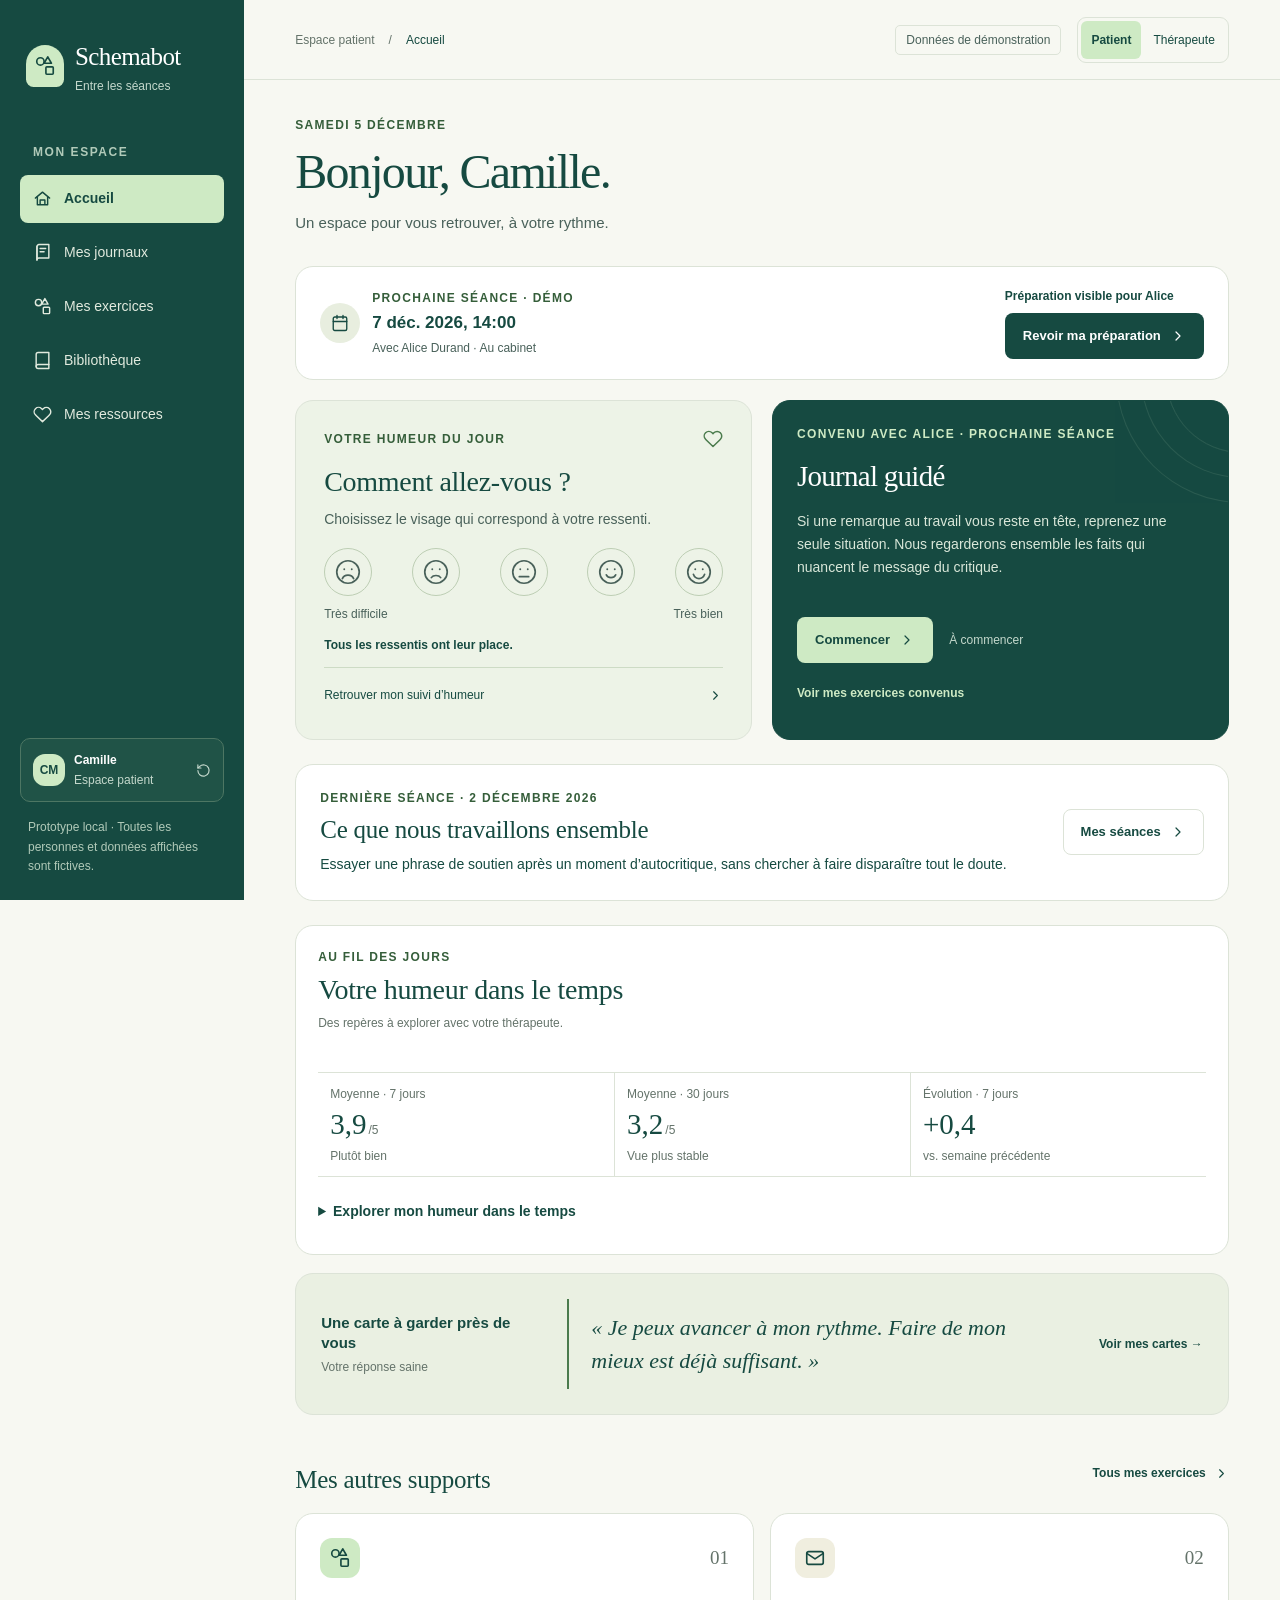
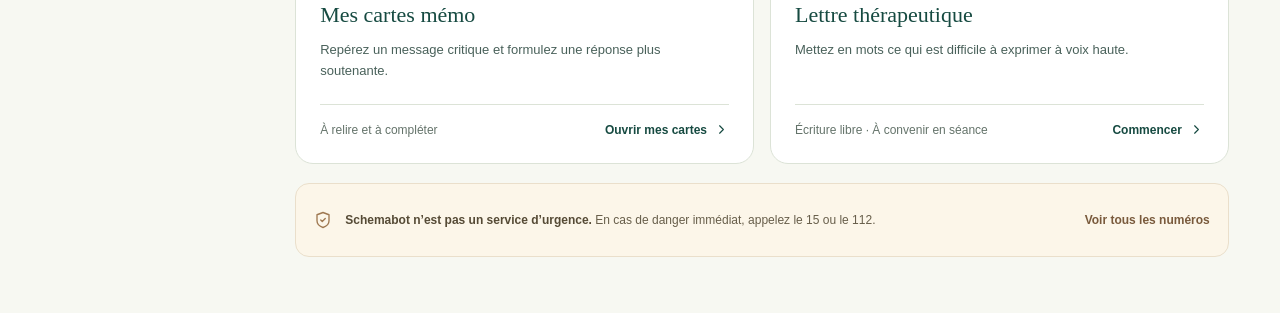
==== commit 8295f91f: "Publish mobile patient experience and saved readings" ====
--- a/index.html
+++ b/index.html
@@ -2,10 +2,11 @@
 <html lang="fr">
   <head>
     <meta charset="UTF-8" />
-    <meta name="viewport" content="width=device-width, initial-scale=1.0" />
+    <meta name="viewport" content="width=device-width, initial-scale=1.0, viewport-fit=cover, interactive-widget=resizes-content" />
     <meta name="description" content="Schemabot — un espace d’accompagnement entre les séances de thérapie des schémas." />
     <meta name="theme-color" content="#164a41" />
     <title>Schemabot</title>
+    <link rel="icon" type="image/svg+xml" href="data:image/svg+xml,%3Csvg xmlns='http://www.w3.org/2000/svg' viewBox='0 0 64 64'%3E%3Crect width='64' height='64' rx='18' fill='%23164a41'/%3E%3Cg fill='none' stroke='%23ceeac4' stroke-width='3' stroke-linejoin='round'%3E%3Ccircle cx='22' cy='23' r='8'/%3E%3Cpath d='m42 14 9 16H33z'/%3E%3Crect x='34' y='37' width='15' height='15' rx='2'/%3E%3C/g%3E%3C/svg%3E" />
     <link rel="stylesheet" href="./styles.min.css" />
   </head>
   <body>
--- a/styles.min.css
+++ b/styles.min.css
@@ -1 +1 @@
-:root{color-scheme:light;--ink: #164a41;--ink-soft: #49615a;--muted: #64736a;--paper: #f7f8f2;--surface: #ffffff;--line: #dce3d7;--sage: #4b7b4d;--sage-dark: #164a41;--sage-pale: #ceeac4;--peach: #b6cfa6;--peach-pale: #f0eedf;--lavender: #e7efdf;--yellow: #eef2df;--danger: #b65351;--shadow: 0 8px 24px rgba(22, 74, 65, .05);--radius-lg: 18px;--radius-md: 12px;--radius-sm: 8px;font-family:Inter,ui-sans-serif,-apple-system,BlinkMacSystemFont,Segoe UI,sans-serif;font-synthesis:none}*{box-sizing:border-box}html{background:var(--paper);scroll-behavior:smooth;scroll-padding-top:24px}body{margin:0;min-width:320px;min-height:100vh;color:var(--ink);background:var(--paper);font-size:14px;line-height:1.5}button,textarea,input{font:inherit}button{color:inherit}button:focus-visible,textarea:focus-visible,input:focus-visible,a:focus-visible,[tabindex]:focus-visible{outline:3px solid var(--sage);outline-offset:4px}.skip-link{position:fixed;top:-100px;left:20px;z-index:200;padding:12px 18px;border-radius:8px;background:#fff;color:var(--ink)}.skip-link:focus{top:12px}button,a,textarea{-webkit-tap-highlight-color:transparent}button{touch-action:manipulation}::selection{background:var(--sage-pale);color:var(--ink)}.app-shell{min-height:100vh;display:grid;grid-template-columns:244px minmax(0,1fr)}.sidebar{position:sticky;top:0;height:100vh;padding:38px 20px 24px;display:flex;flex-direction:column;color:#fff;background:var(--sage-dark);overflow-y:auto;z-index:20}.brand{display:flex;gap:11px;align-items:center;padding:0 6px;margin-bottom:48px}.brand-mark{width:38px;height:42px;display:grid;place-items:center;border-radius:20px 20px 8px 8px;color:var(--sage-dark);background:var(--sage-pale)}.brand-mark svg{width:22px;height:22px}.brand strong{font-family:Georgia,Times New Roman,serif;font-size:25px;font-weight:400;letter-spacing:-.6px}.brand small{display:block;color:#c4d8cc;font-size:12px;margin-top:1px}.nav-group{display:grid;gap:6px}.nav-label{margin:0 13px 14px;color:#b1cab9;font-size:12px;font-weight:600;letter-spacing:.13em;text-transform:uppercase}.nav-button{border:0;background:transparent;border-radius:8px;min-height:48px;padding:0 13px;display:flex;align-items:center;gap:12px;color:#e1eade;cursor:pointer;text-align:left;transition:background .18s,color .18s,transform .18s}.nav-button:hover{background:#28594d;color:#fff}.nav-button.active{color:var(--sage-dark);background:var(--sage-pale);font-weight:650}.nav-button svg{width:19px;height:19px;flex:none}.nav-badge{margin-left:auto;min-width:22px;height:22px;padding:0 6px;border-radius:6px;display:grid;place-items:center;color:var(--ink);background:var(--sage-pale);font-size:12px;font-weight:700}.sidebar :focus-visible{outline-color:var(--sage-pale)}.sidebar-bottom{margin-top:auto;padding-top:24px;display:grid;gap:16px}.role-switch{border:1px solid #4d7663;background:#205347;border-radius:10px;padding:12px;display:flex;align-items:center;gap:9px;cursor:pointer;text-align:left}.role-switch:hover{border-color:var(--sage-pale)}.role-switch .avatar{width:32px;height:32px;font-size:12px}.role-switch>span:not(.avatar){min-width:0;flex:1}.role-switch>svg{flex:none}.role-switch strong,.role-switch small{display:block;white-space:nowrap;overflow:hidden;text-overflow:ellipsis}.role-switch strong{font-size:12px}.role-switch small{color:#c4d8cc;font-size:12px;margin-top:2px}.role-switch svg{width:15px;color:#c4d8cc}.privacy-note{font-size:12px;line-height:1.6;color:#b1cab9;padding:0 8px}.main{min-width:0}.topbar{min-height:80px;padding:0 max(clamp(20px,4vw,64px),calc((100% - 1200px)/2));display:flex;align-items:center;justify-content:flex-end;gap:16px;border-bottom:1px solid var(--line)}.topbar-context{margin-right:auto;display:flex;align-items:center;gap:14px;color:var(--muted);font-size:12px}.topbar-context strong{font-weight:500;color:var(--ink)}.mock-pill{padding:5px 10px;border:1px solid var(--line);border-radius:5px;color:var(--ink-soft);font-size:12px}.topbar-profile{font-size:12px;font-weight:650;background:var(--sage-pale)!important}.mobile-brand,.demo-short{display:none}.icon-button{width:39px;height:39px;display:grid;place-items:center;border:1px solid var(--line);border-radius:50%;background:var(--surface);cursor:pointer;position:relative}.icon-button:hover{border-color:#cbd4cf}.icon-button svg{width:18px;height:18px}.page{width:min(1200px,calc(100% - clamp(40px,8vw,128px)));margin:36px auto 56px;animation:reveal .32s ease-out}@keyframes reveal{0%{opacity:0;transform:translateY(5px)}}.page-heading{display:flex;justify-content:space-between;align-items:flex-end;gap:24px;margin:0 0 30px}.eyebrow{color:#355e3a;font-size:12px;font-weight:650;letter-spacing:.11em;text-transform:uppercase}h1,h2,h3,p{margin-top:0}h1{margin:10px 0 12px;font-family:Georgia,Times New Roman,serif;font-size:clamp(34px,4vw,48px);line-height:1.15;font-weight:400;letter-spacing:-.035em}h2{font-family:Georgia,Times New Roman,serif;font-size:25px;line-height:1.2;font-weight:500;letter-spacing:-.01em}h3{font-size:15px;line-height:1.35}.subtitle{color:var(--ink-soft);font-size:15px;line-height:1.65}.page-heading .subtitle{margin-bottom:0}.section-header{display:flex;align-items:flex-end;justify-content:space-between;gap:20px;margin:36px 0 18px}.section-header .eyebrow{margin-bottom:7px}.section-header h2{margin:0}.text-button{min-height:44px;padding:4px 0;border:0;background:none;color:var(--sage-dark);font-size:12px;font-weight:650;cursor:pointer;display:inline-flex;align-items:center;justify-content:center;gap:8px}.text-button svg{width:15px;height:15px}.text-button:hover{text-decoration:underline}.hero-grid{display:grid;grid-template-columns:repeat(2,minmax(0,1fr));align-items:stretch;gap:20px}.hero-grid>*{min-width:0}.card{border:1px solid var(--line);border-radius:var(--radius-lg);background:var(--surface)}.welcome-card{display:flex;padding:28px;color:#fff;background:var(--sage-dark);border-color:var(--sage-dark)}.welcome-card>div{display:flex;flex-direction:column;flex:1;width:100%;min-width:0}.welcome-card .eyebrow{color:var(--sage-pale)}.welcome-card h2{margin:16px 0;font-size:clamp(28px,2.5vw,36px);line-height:1.2;letter-spacing:-.025em;text-wrap:pretty}.welcome-card h2 em{color:var(--sage-pale);font-weight:400}.welcome-card .subtitle{margin-bottom:24px;color:#d9e7d9;font-size:14px}.welcome-actions{display:flex;align-items:center;gap:16px;flex-wrap:wrap;margin-top:auto}.welcome-actions>span{color:#c4d8cc;font-size:12px}.primary-button,.secondary-button{min-height:46px;border-radius:8px;padding:0 17px;border:1px solid transparent;display:inline-flex;align-items:center;justify-content:center;gap:9px;cursor:pointer;font-weight:700;font-size:13px;transition:transform .18s,box-shadow .18s,background .18s}.primary-button{color:#fff;background:var(--sage-dark)}.primary-button:hover{background:#286052;transform:translateY(-1px)}.welcome-card .primary-button{max-width:100%;color:var(--ink);background:var(--sage-pale)}.welcome-card .primary-button:hover{background:#e0f2d9}.welcome-card :focus-visible{outline-color:var(--sage-pale)}.secondary-button{color:var(--ink);border-color:var(--line);background:var(--surface)}.secondary-button:hover{border-color:#becbc5;transform:translateY(-1px)}.primary-button svg,.secondary-button svg{width:16px;height:16px}.daily-card{padding:28px;background:#edf3e7;display:flex;flex-direction:column}.daily-card-heading{display:flex;align-items:center;justify-content:space-between;gap:10px}.daily-card-heading>svg{width:20px;height:20px;color:var(--sage)}.daily-card h2{font-size:28px;margin:16px 0 10px}.daily-card .small-copy{margin-bottom:18px;color:var(--ink-soft);font-size:14px}.daily-card .mood-picker{justify-content:space-between;gap:6px}.daily-card .mood-choice{width:48px;height:48px;flex:0 1 48px;border-radius:50%;border-color:#bdceb4;background:transparent}.daily-card .mood-choice.selected{color:#fff;border-color:var(--sage-dark);background:var(--sage-dark);box-shadow:none}.daily-card .mood-choice:hover{background:var(--sage-pale);color:var(--ink)}.mood-scale{display:flex;justify-content:space-between;font-size:12px;color:var(--ink-soft);margin-top:9px}.daily-card .mood-picker-label{font-size:12px;margin:12px 0;min-height:20px}.daily-history-link{display:flex;align-items:center;justify-content:space-between;gap:8px;min-height:44px;padding-top:12px;border-top:1px solid #cddbc5;margin-top:auto;color:var(--ink);font-size:12px;text-decoration:none}.daily-history-link:hover{text-decoration:underline}.daily-history-link svg{width:15px;height:15px}.appointment-card{display:flex;align-items:center;gap:16px;padding:18px 0;margin-top:10px;border-bottom:1px solid var(--line)}.appointment-icon{width:40px;height:40px;border-radius:50%;display:grid;place-items:center;background:#e8eedf;flex:none}.appointment-icon svg{width:18px;height:18px}.appointment-card .eyebrow{font-size:12px;display:block;margin-bottom:3px}.appointment-card strong{display:block;font-weight:500;font-size:13px}.appointment-card p{margin:0;color:var(--ink-soft);font-size:12px}.appointment-card .text-button{margin-left:auto}.exercises-grid{display:grid;grid-template-columns:repeat(3,minmax(0,1fr));gap:16px}.exercise-card{min-height:220px;padding:24px;display:flex;flex-direction:column;color:var(--ink);text-align:left;cursor:pointer;box-shadow:none;transition:transform .2s,border-color .2s,box-shadow .2s}.exercise-card:hover{transform:translateY(-3px);border-color:var(--sage);box-shadow:var(--shadow)}.exercise-card-top{display:flex;align-items:center;justify-content:space-between;width:100%;margin-bottom:23px}.exercise-number{font-family:Georgia,serif;font-size:19px;color:var(--muted)}.exercise-card .card-icon{width:40px;height:40px;display:grid;place-items:center;border-radius:12px}.exercise-card .card-icon svg{width:22px;height:22px}.exercise-card.lavender .card-icon{background:var(--lavender);color:var(--sage-dark)}.exercise-card.sage .card-icon{background:var(--sage-pale);color:var(--sage-dark)}.exercise-card.peach .card-icon{background:var(--peach-pale);color:var(--sage-dark)}.exercise-title{font-family:Georgia,serif;font-size:22px;line-height:1.25;margin-bottom:10px}.exercise-description{color:var(--ink-soft);font-size:13px;line-height:1.65;margin-bottom:22px}.exercise-footer{margin-top:auto;padding-top:16px;border-top:1px solid var(--line);display:flex;gap:12px;justify-content:space-between;align-items:center;width:100%;font-size:12px;color:var(--muted)}.exercise-cta{display:inline-flex;gap:7px;align-items:center;color:var(--ink);font-weight:600}.exercise-cta svg{width:15px;height:15px}.saved-journal-heading{align-items:flex-end}.saved-journal-heading h2{margin-bottom:5px}.saved-journal-heading p{margin:0;color:var(--muted);font-size:12px;line-height:1.5}.journal-count{padding:7px 10px;border-radius:99px;color:var(--sage-dark);background:var(--sage-pale);font-size:12px;font-weight:750;white-space:nowrap}.saved-journal-grid{display:grid;grid-template-columns:repeat(auto-fit,minmax(230px,1fr));gap:14px}.saved-journal-card{min-height:225px;padding:22px;border:1px solid var(--line);border-radius:20px;display:flex;flex-direction:column;color:var(--ink);background:var(--surface);text-align:left;cursor:pointer;transition:border-color .18s,box-shadow .18s,transform .18s}.saved-journal-card:hover{border-color:#bdcec6;box-shadow:var(--shadow);transform:translateY(-2px)}.saved-journal-date{color:var(--sage-dark);font-size:12px;font-weight:750;line-height:1.4}.saved-journal-card>strong{margin:13px 0 9px;font-family:Georgia,Times New Roman,serif;font-size:20px;line-height:1.25;font-weight:500}.saved-journal-excerpt{color:var(--ink-soft);font-size:12px;line-height:1.55}.saved-journal-footer{margin-top:auto;padding-top:18px;display:flex;align-items:center;justify-content:space-between;gap:10px;color:var(--muted);font-size:12px}.saved-journal-footer>span{display:inline-flex;align-items:center;gap:5px}.saved-journal-footer>span:last-child{color:var(--sage-dark);font-weight:750}.saved-journal-footer svg{width:13px;height:13px}.saved-journal-grid.compact .saved-journal-card{min-height:195px}.journals-heading .subtitle{max-width:680px;margin-bottom:0}.journals-heading .primary-button{flex:none}.journals-page{max-width:1040px}.journal-draft{display:flex;align-items:center;justify-content:space-between;gap:24px;padding:24px;margin-bottom:28px;border:1px solid #bccfb4;border-radius:14px;background:#edf3e7}.journal-draft h2{font-size:23px;margin:8px 0}.journal-draft p{margin:0;font-size:13px;color:var(--ink-soft)}.journal-draft .primary-button{flex:none}.journal-list-heading{display:flex;justify-content:space-between;align-items:baseline;gap:16px;margin-bottom:14px}.journal-list-heading h2{margin:0;font-size:22px}.journal-list-heading>span{font-size:12px;color:var(--muted)}.journal-list{margin:0;padding:0;list-style:none;border:1px solid var(--line);border-radius:16px;background:var(--surface)}.journal-list li+li{border-top:1px solid var(--line)}.journal-list-entry{display:grid;grid-template-columns:120px minmax(0,1fr) auto;align-items:center;gap:24px;padding:26px;color:var(--ink);text-decoration:none;transition:background .18s}.journal-list li:first-child .journal-list-entry{border-radius:15px 15px 0 0}.journal-list li:last-child .journal-list-entry{border-radius:0 0 15px 15px}.journal-list li:only-child .journal-list-entry{border-radius:15px}.journal-list-entry:hover{background:#f1f6ec}.journal-list-entry:focus-visible{outline-offset:-3px}.journal-list-date{font-size:13px;color:var(--ink-soft)}.journal-list-date small{display:block;margin-top:4px;color:var(--muted);font-size:12px}.journal-list-content{min-width:0}.journal-list-content strong{display:block;margin-bottom:7px;font-family:Georgia,serif;font-size:23px;line-height:1.3;font-weight:400;overflow-wrap:anywhere}.journal-list-content>span{display:block;color:var(--ink-soft);font-size:14px;line-height:1.65;overflow-wrap:anywhere}.journal-list-open{display:flex;align-items:center;gap:7px;font-size:13px;font-weight:650}.journal-list-open svg{width:16px;height:16px}.journal-list-empty{padding:40px 28px;text-align:center}.empty-journal-icon{display:grid;place-items:center;width:48px;height:48px;margin:0 auto 20px;border-radius:14px;background:var(--sage-pale)}.empty-journal-icon svg{width:24px;height:24px}.journal-list-empty p{max-width:48ch;margin:0 auto 24px;color:var(--ink-soft);font-size:15px;line-height:1.65}.saved-journal-page{max-width:840px}.saved-journal-hero{margin:24px 0 20px;padding-bottom:24px;border-bottom:1px solid var(--line);display:flex;flex-wrap:wrap;align-items:flex-end;justify-content:space-between;gap:18px}.saved-journal-hero h1{max-width:720px;margin-top:8px;font-size:clamp(32px,4vw,43px)}.saved-journal-hero .subtitle{margin:0;font-size:12px}.journal-share-status{min-height:36px;padding:0 12px;border:1px solid #cddbd4;border-radius:99px;display:inline-flex;align-items:center;gap:7px;color:var(--sage-dark);background:#f2f7f4;font-size:12px;font-weight:700;white-space:nowrap}.journal-share-status svg{width:15px;height:15px}.journal-reading-summary{display:flex;align-items:center;justify-content:space-between;flex-wrap:wrap;gap:12px;margin-bottom:20px;color:var(--ink-soft);font-size:13px}.journal-reading-summary>span{display:inline-flex;align-items:center;gap:8px}.journal-reading-summary svg{width:16px;height:16px}.journal-answer-list{overflow:hidden;border:1px solid var(--line);border-radius:22px;background:var(--surface)}.journal-answer-item{padding:27px clamp(22px,4vw,38px);border-top:1px solid var(--line);display:grid;grid-template-columns:34px minmax(0,1fr);gap:17px}.journal-answer-item:first-child{border-top:0}.journal-answer-item.highlight{background:linear-gradient(135deg,#ceeac4d1,#ffffffe6)}.journal-answer-index{width:31px;height:31px;border:1px solid #cad8d1;border-radius:10px;display:grid;place-items:center;color:var(--sage-dark);background:var(--sage-pale);font-size:12px;font-weight:800}.journal-answer-label{margin-bottom:6px;color:#355e3a;font-size:12px;font-weight:750;letter-spacing:.1em;text-transform:uppercase}.journal-answer-item h2{margin-bottom:10px;font-size:21px}.journal-answer-item p{margin:0;color:var(--ink-soft);font-size:15px;line-height:1.75;overflow-wrap:anywhere}.journal-empty{margin-top:28px;padding:36px}.lower-grid{display:grid;grid-template-columns:minmax(0,1.25fr) minmax(270px,.75fr);gap:18px;margin-top:18px}.mood-card,.memo-card{padding:25px;box-shadow:none}.mood-card{grid-column:1 / -1;padding:clamp(22px,3vw,34px)}.mood-card h3,.memo-card h3{margin-bottom:4px}.small-copy{color:var(--muted);font-size:12px;line-height:1.5}.mood-card-heading{display:flex;align-items:flex-start;justify-content:space-between;gap:20px}.mood-card-heading h2{margin:7px 0 5px;font-size:28px}.mood-card-heading p{margin-bottom:0}.mood-dashboard-top{margin-top:24px}.mood-picker{display:flex;gap:7px}.mood-choice{width:48px;height:48px;padding:0;border:1px solid var(--line);border-radius:14px;display:grid;place-items:center;color:var(--ink-soft);background:var(--surface);cursor:pointer;transition:transform .18s,color .18s,border-color .18s,background .18s,box-shadow .18s}.mood-face{width:30px;height:30px}.mood-choice:hover{color:var(--sage-dark);border-color:#a9bdb4;background:var(--surface);transform:translateY(-2px)}.mood-choice.selected{color:var(--sage-dark);border-color:var(--sage-dark);background:var(--sage-pale);box-shadow:0 0 0 3px #4b7b4d29,inset 0 -3px var(--sage);transform:translateY(-2px)}.mood-picker-label{min-height:18px;margin-top:10px;display:flex;align-items:center;gap:5px;color:var(--sage-dark);font-size:12px;font-weight:650}.mood-picker-label svg{width:13px;height:13px}.mood-metrics{display:grid;grid-template-columns:repeat(3,minmax(0,1fr));border-block:1px solid var(--line);background:var(--surface)}.mood-metric{min-width:0;padding:20px;border-left:1px solid var(--line)}.mood-metric:first-child{border-left:0}.mood-metric>span{display:block;color:var(--muted);font-size:12px}.mood-metric>strong{margin-top:11px;display:block;font-family:Georgia,Times New Roman,serif;font-size:29px;font-weight:500;line-height:1}.mood-metric>strong small{margin-left:2px;color:var(--muted);font-family:Inter,ui-sans-serif,sans-serif;font-size:12px}.mood-metric>strong.up{color:var(--sage-dark)}.mood-metric>strong.down{color:var(--danger)}.mood-metric>strong.stable{color:var(--ink-soft)}.mood-metric p{margin:9px 0 0;color:var(--muted);font-size:12px;line-height:1.35}.mood-chart-panel{margin-top:28px;padding:0}.mood-chart-heading{display:flex;align-items:center;justify-content:space-between;gap:20px}.mood-chart-heading h3{font-family:Georgia,Times New Roman,serif;font-size:21px;font-weight:500}.mood-chart-heading p{margin:0;color:var(--muted);font-size:12px}.period-switch{padding:3px;border:1px solid var(--line);border-radius:12px;display:flex;gap:2px;background:#edf1e7}.period-switch button{min-height:34px;padding:0 13px;border:0;border-radius:9px;color:var(--muted);background:transparent;cursor:pointer;font-size:12px;font-weight:700}.period-switch button.active{color:var(--sage-dark);background:var(--surface);box-shadow:0 2px 8px #2b383314}.mood-chart-grid{--plot-height: 230px;margin-top:26px;display:grid;grid-template-columns:82px minmax(0,1fr);gap:14px}.mood-y-axis{height:var(--plot-height);position:relative}.mood-y-axis span{position:absolute;top:0;transform:translateY(-50%);display:grid;grid-template-columns:14px 1fr;column-gap:6px;align-items:baseline;color:var(--ink-soft);font-size:12px;font-weight:750}.mood-y-axis span:nth-child(2){top:50%}.mood-y-axis span:last-child{top:100%}.mood-y-axis small{color:var(--muted);font-size:12px;font-weight:500;white-space:nowrap}.mood-chart-main{min-width:0}.mood-line-plot{height:var(--plot-height);position:relative}.mood-line-plot svg{width:100%;height:100%;overflow:visible}.mood-line-plot line{stroke:#e3e5df;stroke-width:.7;vector-effect:non-scaling-stroke}.mood-area{fill:#4b7b4d1f;stroke:none}.mood-line{fill:none;stroke:var(--sage-dark);stroke-width:3;vector-effect:non-scaling-stroke;stroke-linecap:round;stroke-linejoin:round}.mood-chart-point{width:15px;height:15px;padding:0;position:absolute;z-index:2;border:3px solid var(--surface);border-radius:50%;background:var(--sage-dark);box-shadow:0 0 0 1px var(--sage-dark);cursor:help;transform:translate(-50%,-50%)}.mood-chart-point:hover,.mood-chart-point:focus-visible{width:19px;height:19px;z-index:3}.mood-chart-point span{min-width:30px;padding:4px 5px;position:absolute;left:50%;bottom:calc(100% + 8px);border-radius:7px;color:#fff;background:var(--ink);font-size:12px;font-weight:700;opacity:0;pointer-events:none;transform:translate(-50%)}.mood-chart-point:hover span,.mood-chart-point:focus-visible span{opacity:1}.mood-x-axis{margin-top:11px;height:20px;position:relative;color:var(--muted);font-size:12px}.mood-x-axis span{position:absolute;transform:translate(-50%);white-space:nowrap}.chart-caption{margin:20px 0 0;padding-top:14px;border-top:1px solid var(--line);color:var(--muted);font-size:12px;line-height:1.5}.mood-confirmation{margin-top:22px;padding:15px;border:1px solid #d6dfda;border-radius:15px;display:grid;grid-template-columns:40px minmax(0,1fr) auto;gap:12px;align-items:center;background:#f2f7f4;animation:message-in .2s ease-out}.mood-confirmation-face{width:40px;height:40px;border-radius:12px;display:grid;place-items:center;color:var(--sage-dark);background:var(--surface)}.mood-confirmation-face .mood-face{width:27px}.mood-confirmation strong{display:block;font-size:12px}.mood-confirmation p{margin:3px 0 0;color:var(--ink-soft);font-size:12px;line-height:1.45}.mood-confirmation-actions{display:flex;gap:8px}.mood-confirmation-actions .primary-button,.mood-confirmation-actions .secondary-button{min-height:36px;padding:0 12px;font-size:12px;white-space:nowrap}.memo-preview{margin-top:16px;padding:12px 22px;border-left:2px solid var(--sage);color:var(--ink);font-family:Georgia,serif;font-style:italic;font-size:22px;line-height:1.5}.memo-link{display:inline-block;margin-top:15px}.memo-card-wide{grid-column:1 / -1;display:grid;grid-template-columns:minmax(150px,.7fr) minmax(200px,1.6fr) auto;gap:24px;align-items:center;background:#eaf0e2}.memo-card-wide .memo-preview,.memo-card-wide .memo-link{margin-top:0}.safety-strip{margin-top:19px;padding:14px 18px;display:flex;align-items:center;gap:13px;border:1px solid #eadfcb;border-radius:14px;background:#fcf6e9;color:#675e4a;font-size:12px;line-height:1.5}.safety-strip svg{width:18px;flex:none;color:#9f7952}.safety-strip strong{color:#554a35}.safety-strip .text-button{color:#795a3c;margin-left:auto;white-space:nowrap}.back-button{border:0;background:none;padding:0;display:flex;align-items:center;gap:7px;color:var(--ink-soft);font-size:12px;cursor:pointer}.back-button svg{width:17px}.journal-shell{max-width:840px;margin:28px auto 48px}.journal-header{margin:20px 0;display:flex;justify-content:space-between;align-items:flex-start;flex-wrap:wrap;gap:12px 24px}.journal-header h1{font-size:38px}.journal-header .subtitle{margin-bottom:0}.local-save{padding:8px 11px;display:inline-flex;align-items:center;gap:7px;border:1px solid var(--line);border-radius:99px;color:var(--muted);background:#ffffffa6;font-size:12px;white-space:nowrap}.local-save svg{width:14px;height:14px;color:var(--sage)}.progress-row{display:flex;align-items:center;gap:16px;margin:20px 0 12px}.progress-track{height:5px;flex:1;border-radius:3px;background:#e4e4dc;overflow:hidden}.progress-fill{height:100%;border-radius:inherit;background:var(--sage);transition:width .3s}.progress-row>span{color:var(--ink-soft);font-size:12px;font-weight:650;flex:none}.journal-layout{display:grid;grid-template-columns:minmax(0,1fr);gap:20px}.step-list{display:grid;grid-template-columns:repeat(7,minmax(0,1fr));gap:6px}.step-item{min-width:0;min-height:68px;padding:10px 4px;border:0;border-radius:8px;display:flex;flex-direction:column;justify-content:center;align-items:center;gap:6px;background:transparent;color:var(--muted);font-size:12px;cursor:pointer}.step-item:hover{color:var(--ink);background:#fff9}.step-item.active{background:var(--sage-pale);color:var(--sage-dark);font-weight:700;box-shadow:inset 0 -3px var(--sage)}.step-item:disabled{cursor:default}.step-item:disabled:not(.done):not(.active){opacity:.55}.step-item.done .step-index{color:#fff;border-color:var(--sage);background:var(--sage)}.step-index{width:23px;height:23px;border:1px solid #cfd3cf;border-radius:50%;display:grid;place-items:center;flex:none;font-size:12px}.journal-card{padding:0}.journal-context{padding:0 24px;border-bottom:1px solid var(--line);color:var(--ink-soft);font-size:12px}.journal-context summary{padding:14px 0;cursor:pointer}.journal-context summary:focus-visible{outline:2px solid var(--sage);outline-offset:2px}.journal-context p{max-width:65ch;line-height:1.7;margin-bottom:18px}.chat-thread{padding:24px}.message-row{max-width:100%;margin-top:24px;display:flex;gap:12px;align-items:flex-start;scroll-margin-top:24px}.message-row>div{min-width:0}.message-row:last-child{animation:message-in .28s ease-out}.message-row:first-child{margin-top:0}@keyframes message-in{0%{opacity:0;transform:translateY(5px)}}.message-avatar{width:29px;height:29px;margin-top:26px;display:grid;place-items:center;flex:none;border-radius:10px;color:#fff;background:var(--sage-dark)}.message-avatar svg{width:14px;height:14px}.message-label{margin:0 0 5px 3px;display:block;color:var(--muted);font-size:12px}.message-bubble{padding:18px 20px;border:1px solid var(--line);border-radius:4px 14px 14px;color:var(--ink-soft);background:#f7f8f2;font-size:15px;line-height:1.7;overflow-wrap:anywhere}.message-bubble>span,.message-bubble>strong{display:block}.message-bubble>strong{margin-bottom:8px;color:var(--ink);font-family:Georgia,Times New Roman,serif;font-size:23px;line-height:1.3;font-weight:500}.message-step{margin:13px 0 5px;color:var(--sage);font-family:Inter,ui-sans-serif,sans-serif;font-size:12px;font-weight:750;letter-spacing:.1em;text-transform:uppercase}.user-message{max-width:88%;margin-left:auto;justify-content:flex-end}.user-message .message-label{text-align:right;margin-right:3px}.user-message .message-bubble{border:0;border-radius:17px 7px 17px 17px;color:#fff;background:var(--sage-dark);box-shadow:0 8px 22px #164a4121}.typing-dots{min-width:38px;height:18px;display:flex!important;align-items:center;justify-content:center;gap:4px}.typing-dots i{width:5px;height:5px;border-radius:50%;background:#95a39e;animation:typing 1s infinite ease-in-out}.typing-dots i:nth-child(2){animation-delay:.14s}.typing-dots i:nth-child(3){animation-delay:.28s}@keyframes typing{0%,55%,to{transform:translateY(0);opacity:.45}25%{transform:translateY(-3px);opacity:1}}.chat-composer-wrap{padding:24px;border-top:1px solid var(--line);border-radius:0 0 var(--radius-lg) var(--radius-lg);background:var(--surface)}.composer-label{display:block;margin-bottom:10px;font-size:14px;font-weight:650}.chat-composer{padding:12px 14px;border:1px solid #a5b9a0;border-radius:10px;background:#fafbf7}.journal-textarea{display:block;min-height:96px;width:100%;padding:0;overflow:hidden;resize:none;border:0;color:var(--ink);background:transparent;font-size:16px;line-height:1.6}.journal-textarea::placeholder{color:var(--muted)}.chat-composer:focus-within{outline:2px solid var(--sage);outline-offset:2px}.journal-textarea:focus-visible{outline:0}.journal-textarea:disabled{opacity:.65}.composer-actions{display:flex;justify-content:space-between;align-items:center;gap:12px;flex-wrap:wrap}.send-button{min-height:46px;padding:0 18px;display:inline-flex;align-items:center;justify-content:center;gap:8px;border:0;border-radius:8px;color:#fff;background:var(--sage-dark);cursor:pointer;font-size:13px;font-weight:650;transition:background .18s}.send-button:hover{transform:translateY(-1px);background:#365e50}.send-button:disabled{opacity:.5;cursor:wait;transform:none}.send-button svg{width:17px;height:17px}.composer-meta{margin-top:16px;padding-top:12px;border-top:1px solid var(--line);display:flex;align-items:center;justify-content:space-between;gap:12px;flex-wrap:wrap;color:var(--muted);font-size:12px}.example-button,.previous-link{min-height:36px;border:0;display:inline-flex;align-items:center;gap:5px;color:var(--sage-dark);background:transparent;cursor:pointer;font-size:12px;font-weight:600}.example-button{padding:5px 7px;border-radius:8px;background:var(--sage-pale)}.example-button:hover{background:#d5e6dc}.example-button svg,.previous-link svg{width:12px;height:12px}.previous-link{margin:0;padding:3px 0;color:var(--ink-soft)}.previous-link:disabled,.example-button:disabled{opacity:.35;cursor:default}.validation-hint{margin:10px 0;color:var(--danger);font-size:12px}.completion-panel{max-width:470px;margin:28px auto 8px;padding:31px 27px;border:1px solid var(--line);border-radius:20px;text-align:center;background:var(--surface);box-shadow:var(--shadow)}.completion-panel h2{margin-bottom:9px;font-size:24px}.completion-panel .subtitle{font-size:12px}.completion-icon{width:62px;height:62px;margin:0 auto 20px;border-radius:50%;display:grid;place-items:center;color:var(--sage-dark);background:var(--sage-pale)}.completion-icon svg{width:29px}.memo-grid{display:grid;grid-template-columns:repeat(2,minmax(0,1fr));gap:20px;max-width:900px}.flip-card{min-height:320px}.flip-inner{width:100%;height:100%;min-height:320px}.flip-face{min-height:320px;height:100%;padding:28px;border-radius:18px;border:1px solid var(--line);display:flex;flex-direction:column;justify-content:space-between;gap:8px}.flip-front{width:100%;color:var(--ink);text-align:left;cursor:pointer;background:var(--yellow)}.flip-title{display:block;margin:14px 0;font-family:Georgia,serif;font-size:28px;font-weight:400;line-height:1.2}.flip-front .eyebrow,.flip-front .subtitle{display:block}.flip-back{display:none;background:var(--surface)}.flip-card.flipped .flip-front{display:none}.flip-card.flipped .flip-back{display:flex;animation:reveal .2s ease-out}.flip-help{font-size:12px;color:var(--muted);display:flex;align-items:center;gap:7px}.flip-help svg{width:15px}.memo-textarea{width:100%;min-height:115px;border:0;border-bottom:1px solid var(--line);resize:none;overflow:hidden;color:var(--ink);background:transparent;line-height:1.6}.exercise-reference{margin-top:36px}.reference-card{padding:24px;display:flex;align-items:center;gap:22px}.reference-card>div:nth-child(2){flex:1;min-width:0}.reference-card .card-icon{flex:0 0 32px}.reference-card p{color:var(--ink-soft);margin:6px 0 0;max-width:65ch}.reference-card button{flex-shrink:0}.exercise-workspace{overflow-wrap:anywhere}.exercise-guidance{padding:20px 24px;background:var(--lavender);border-left:3px solid var(--sage);border-radius:0 12px 12px 0;margin-bottom:24px}.exercise-guidance h2{font-size:22px}.exercise-guidance p{margin:10px 0 0;color:var(--ink-soft);line-height:1.7}.writing-card,.mode-entry{padding:28px;min-width:0}.exercise-field{display:flex;flex-direction:column;gap:8px;margin-bottom:24px}.exercise-field:last-child{margin-bottom:0}.exercise-field>span{font-weight:600}.exercise-field small{color:var(--muted);font-size:13px;font-weight:400}.exercise-field span small{margin-left:8px}.exercise-field input,.exercise-field textarea{width:100%;min-width:0;border:1px solid var(--line);border-radius:8px;padding:12px 14px;color:var(--ink);background:var(--paper);font-size:16px;line-height:1.65}.exercise-field textarea{resize:none;overflow:hidden}.exercise-field .letter-body{min-height:280px;background:#fff}.writing-prompts{padding:14px 0;margin:0 0 20px;border-top:1px solid var(--line);border-bottom:1px solid var(--line)}.writing-prompts summary,.exercise-source summary{cursor:pointer}.writing-prompts li{margin:8px 0}.writing-prompts p{color:var(--muted)}.mode-entry{margin:0 0 24px}.mode-entry legend{padding:0 8px;font-family:Georgia,serif;font-size:22px}.exercise-save-bar{display:flex;align-items:center;justify-content:space-between;flex-wrap:wrap;gap:16px;margin:24px 0 16px}.exercise-save-bar p{color:var(--ink-soft);margin:0;flex:1 1 220px;font-size:13px}.exercise-storage-note,.exercise-source{color:var(--muted);font-size:13px;line-height:1.65}.exercise-source{margin-top:20px}.exercise-source a{color:var(--sage-dark);text-underline-offset:3px}@media(max-width:1100px){.reference-card{flex-wrap:wrap}.reference-card button{margin-left:54px}}@media(max-width:600px){.writing-card,.mode-entry,.exercise-guidance,.reference-card{padding:20px 18px}.reference-card{gap:16px}.reference-card button{margin-left:0;width:100%;white-space:normal}}.library-toolbar{display:flex;gap:9px;margin:0 0 22px;overflow-x:auto;padding-bottom:3px}.filter-chip{border:1px solid var(--line);border-radius:99px;padding:8px 13px;background:var(--surface);white-space:nowrap;font-size:12px;cursor:pointer}.filter-chip.active{border-color:var(--sage-dark);color:#fff;background:var(--sage-dark)}.article-grid{display:grid;grid-template-columns:repeat(2,minmax(0,1fr));gap:16px}.article-card{padding:28px;display:flex;flex-direction:column;text-align:left;color:var(--ink);box-shadow:none;cursor:pointer;transition:transform .2s,box-shadow .2s}.article-title{display:block;margin:18px 0 12px;font-family:Georgia,serif;font-size:25px;line-height:1.2}.article-card:hover{transform:translateY(-2px);box-shadow:var(--shadow)}.article-card .small-copy{min-height:38px}.article-footer{margin-top:auto;padding-top:24px;display:flex;justify-content:space-between;align-items:center;width:100%;color:var(--muted);font-size:12px}.article-footer svg{width:13px;height:13px;vertical-align:-3px}.therapist-welcome{padding:2px 0 8px}.therapist-welcome h1{font-size:39px}.stat-grid{display:grid;grid-template-columns:repeat(4,minmax(0,1fr));gap:14px;margin:24px 0}.stat-card{padding:20px;box-shadow:none}.stat-top{display:flex;justify-content:space-between;color:var(--muted);font-size:12px}.stat-icon{width:34px;height:34px;border-radius:11px;display:grid;place-items:center;background:var(--sage-pale);color:var(--sage-dark)}.stat-icon svg{width:17px}.stat-number{margin-top:15px;font-family:Georgia,serif;font-size:30px}.stat-detail{margin-top:3px;color:var(--muted);font-size:12px}.therapist-grid{display:grid;grid-template-columns:minmax(0,1fr) 260px;align-items:start;gap:18px}.patient-table-card,.agenda-card{padding:24px;box-shadow:none}.table-header{display:grid;grid-template-columns:minmax(150px,1.3fr) .8fr .55fr .75fr 24px;gap:12px;padding:0 8px 12px;color:var(--muted);font-size:12px;letter-spacing:.08em;text-transform:uppercase}.patient-row{width:100%;min-height:65px;border:0;border-top:1px solid var(--line);padding:10px 8px;display:grid;grid-template-columns:minmax(150px,1.3fr) .8fr .55fr .75fr 24px;gap:12px;align-items:center;background:transparent;text-align:left;cursor:pointer}.patient-row:hover{background:#f7f8f2}.patient-cell{display:flex;align-items:center;gap:10px;min-width:0}.patient-cell>span:last-child{min-width:0}.avatar{width:36px;height:36px;border-radius:12px;display:grid;place-items:center;flex:none;color:var(--sage-dark);background:var(--sage-pale);font-weight:750;font-size:12px}.patient-cell strong,.patient-cell small{display:block;white-space:nowrap;overflow:hidden;text-overflow:ellipsis}.patient-cell strong{font-size:12px}.patient-cell small{color:var(--muted);font-size:12px;margin-top:3px}.table-value{font-size:12px;color:var(--ink-soft)}.trend{font-weight:700;color:var(--sage-dark)}.trend.down{color:var(--danger)}.status-tag{width:fit-content;padding:5px 8px;border-radius:99px;font-size:12px;color:var(--sage-dark);background:var(--sage-pale)}.status-tag.review{color:#835b43;background:var(--peach-pale)}.patient-row>svg{width:15px;color:#a3aca8}.agenda-list{display:grid;gap:5px}.agenda-item{padding:13px 0;display:grid;grid-template-columns:43px 1fr;gap:11px;border-top:1px solid var(--line)}.agenda-item:first-child{border-top:0}.agenda-time{color:var(--sage-dark);font-size:12px;font-weight:750}.agenda-item strong{display:block;font-size:12px}.agenda-item small{color:var(--muted);font-size:12px}.empty-note{padding:17px;border-radius:14px;background:#edf1e7;color:var(--ink-soft);font-size:12px;line-height:1.55}.patient-profile-header{display:flex;align-items:center;gap:17px;margin:20px 0 27px}.patient-profile-header .avatar{width:55px;height:55px;border-radius:17px;font-size:15px}.patient-profile-header h1{margin:0 0 4px;font-size:35px}.patient-profile-header .subtitle{margin:0;font-size:12px}.profile-actions{margin-left:auto;display:flex;gap:9px}.insight-grid{display:grid;grid-template-columns:repeat(3,minmax(0,1fr));gap:15px}.insight-card{padding:22px;box-shadow:none}.insight-card .eyebrow{font-size:12px}.insight-value{margin:13px 0 5px;font-family:Georgia,serif;font-size:23px}.activity-card{margin-top:18px;padding:25px;box-shadow:none}.activity-item{display:grid;grid-template-columns:36px 1fr auto;gap:12px;align-items:center;padding:15px 0;border-top:1px solid var(--line)}.activity-item:first-of-type{border-top:0}.activity-dot{width:32px;height:32px;border-radius:10px;display:grid;place-items:center;color:var(--sage-dark);background:var(--sage-pale)}.activity-dot svg{width:15px}.activity-item strong{display:block;font-size:12px}.activity-item small{color:var(--muted);font-size:12px}.activity-item time{color:var(--muted);font-size:12px}.placeholder-card{max-width:760px;padding:36px}.placeholder-card ul{color:var(--ink-soft);font-size:13px;line-height:1.8;padding-left:20px}.toast-region{position:fixed;right:22px;bottom:22px;z-index:100;display:grid;gap:9px;pointer-events:none}.toast{max-width:340px;padding:13px 16px;border-radius:13px;color:#fff;background:#334d44;box-shadow:0 12px 30px #20322c40;font-size:12px;animation:toast-in .25s ease-out}@keyframes toast-in{0%{opacity:0;transform:translateY(8px)}}@media(max-width:1200px){.therapist-grid{grid-template-columns:1fr}.memo-card-wide{grid-template-columns:1fr;gap:16px}.memo-card-wide .memo-link{justify-self:start}.appointment-card p span{display:block}}@media(max-width:980px){.app-shell{grid-template-columns:205px minmax(0,1fr)}.sidebar{padding-left:11px;padding-right:11px}.exercises-grid{grid-template-columns:1fr}.exercise-card{display:grid;grid-template-columns:40px minmax(0,1fr);column-gap:18px;min-height:0}.exercise-card-top{grid-row:1 / 4;align-self:start;margin:0}.exercise-number{display:none}.exercise-title,.exercise-description,.exercise-footer{grid-column:2}.exercise-description{margin-bottom:14px}.hero-grid,.therapist-grid,.journal-layout{grid-template-columns:1fr}.journal-draft{align-items:flex-start;flex-direction:column;gap:16px}.journal-list-entry{grid-template-columns:100px minmax(0,1fr);gap:12px 20px}.journal-list-open{grid-column:2}.journal-header,.patient-profile-header{flex-wrap:wrap}.profile-actions{width:100%;margin-left:72px}.appointment-card{flex-wrap:wrap;gap:12px}.appointment-card p{margin-left:auto}.appointment-card .text-button{margin-left:52px}.topbar-context>span{display:none}.stat-grid{grid-template-columns:1fr 1fr}.lower-grid{grid-template-columns:1fr}}@media(min-width:721px)and (max-width:900px){.table-header,.patient-row{grid-template-columns:minmax(170px,1.3fr) 1fr .5fr 18px}.table-header>span:nth-child(4),.patient-row .status-tag{display:none}}@media(max-width:720px){.app-shell{display:block;padding-bottom:calc(82px + env(safe-area-inset-bottom))}.sidebar{position:fixed;inset:auto 0 0;width:100%;height:calc(76px + env(safe-area-inset-bottom));padding:8px 6px calc(8px + env(safe-area-inset-bottom));border:0;border-top:1px solid var(--line);background:var(--surface);display:block;overflow:visible}.brand,.nav-label,.sidebar-bottom{display:none}.nav-group{height:100%;display:flex;justify-content:space-around;gap:1px}.nav-button{min-width:0;height:60px;padding:6px 2px;flex:1;flex-direction:column;justify-content:center;gap:5px;font-size:10px;color:var(--ink-soft);line-height:1.2;text-align:center}.nav-button:hover{transform:none;color:var(--ink);background:#edf3e7}.sidebar :focus-visible{outline-color:var(--sage);outline-offset:-2px}.nav-button svg{width:18px;height:18px}.nav-badge{position:absolute;margin:-17px 0 0 18px}.topbar{min-height:68px;padding:0 20px;gap:12px}.topbar-context{display:none}.mobile-brand{display:block;font-family:Georgia,serif;font-size:23px;margin-right:auto;letter-spacing:-.6px}.demo-full{display:none}.demo-short{display:inline}.page{width:calc(100% - 40px);margin-top:28px}.page-heading{margin-bottom:22px;align-items:flex-start}.page-heading .secondary-button{display:none}.hero-grid,.exercises-grid,.lower-grid,.article-grid,.memo-grid,.insight-grid{grid-template-columns:1fr}.section-header{gap:14px;align-items:flex-start}.section-header .text-button{max-width:120px;flex:none;text-align:right}.section-header .eyebrow{font-size:10px}.appointment-card{gap:12px}.appointment-card p{width:100%;margin-left:52px}.appointment-card p span{display:inline}.appointment-card .text-button{margin-left:52px}.mood-card{padding:22px 18px}.mood-card-heading,.mood-chart-heading{align-items:flex-start;flex-direction:column}.mood-metrics{grid-template-columns:repeat(3,minmax(0,1fr))}.mood-metric{padding:14px 8px}.mood-metric>span,.mood-metric p{font-size:10px}.mood-metric>strong{font-size:25px}.period-switch{width:100%}.period-switch button{flex:1}.mood-chart-grid{--plot-height: 180px;grid-template-columns:68px minmax(0,1fr);gap:8px}.mood-y-axis small,.mood-x-axis{font-size:10px}.mood-x-axis.short span:nth-child(2n){visibility:hidden}.mood-x-axis.long span:nth-child(2n){visibility:hidden}.mood-x-axis span:nth-last-child(2){visibility:hidden}.mood-x-axis span:last-child{visibility:visible}.memo-card-wide{grid-template-columns:1fr;gap:13px}.mood-confirmation{grid-template-columns:40px 1fr}.mood-confirmation-actions{grid-column:1 / -1}.mood-confirmation-actions{flex-wrap:wrap}.mood-confirmation-actions .secondary-button,.mood-confirmation-actions .primary-button{white-space:normal}.mood-confirmation-actions button{flex:1}.journal-layout{grid-template-columns:1fr}.step-list{gap:4px}.step-item span:last-child{display:none}.step-item{min-height:44px;padding:6px 0}.journal-header{align-items:flex-start}.local-save{margin-top:3px}.chat-thread,.chat-composer-wrap{padding:20px 16px}.journal-context{padding:0 16px}.message-avatar{display:none}.message-bubble{padding:16px}.user-message{max-width:94%}.stat-grid{grid-template-columns:1fr 1fr;gap:10px}.stat-card{padding:16px}.table-header{display:none}.patient-row{grid-template-columns:minmax(0,1fr) 42px 14px;gap:8px}.patient-table-card{padding:20px 14px}.patient-row .table-value:nth-of-type(2),.patient-row .status-tag{display:none}.patient-profile-header{flex-wrap:wrap}.profile-actions{width:100%;margin:0}.profile-actions button{flex:1}.saved-journal-heading{align-items:flex-start}.journals-heading{flex-direction:column}.journals-heading .primary-button{width:100%}.journal-list-heading{align-items:flex-start;flex-direction:column;gap:6px}.journal-list-entry{grid-template-columns:minmax(0,1fr) auto;padding:22px 18px;gap:12px}.journal-list-date{display:flex;flex-wrap:wrap;gap:8px;grid-column:1 / -1}.journal-list-date small{margin:0}.journal-list-content{grid-column:1 / -1}.journal-list-content strong{font-size:22px}.journal-list-open{grid-column:1 / -1}.journal-draft{padding:22px 18px}.journal-draft .primary-button{width:100%}.saved-journal-grid{grid-template-columns:1fr}.saved-journal-card,.saved-journal-grid.compact .saved-journal-card{min-height:190px}.saved-journal-hero{align-items:flex-start;flex-direction:column;gap:14px}.journal-answer-item{padding:22px 18px;grid-template-columns:28px minmax(0,1fr);gap:12px}.activity-item{grid-template-columns:32px minmax(0,1fr)}.activity-item time{grid-column:2}.placeholder-card{padding:24px}.toast-region{left:20px;right:20px;bottom:calc(92px + env(safe-area-inset-bottom))}.toast{max-width:none}textarea,input{font-size:16px}.safety-strip{align-items:flex-start;flex-wrap:wrap}.safety-strip .text-button{margin-left:30px}}@media(max-width:430px){h1{font-size:32px}.mock-pill{font-size:12px}.welcome-card,.daily-card{padding:24px 20px}.section-header .eyebrow{max-width:175px}.exercise-card{padding:22px 18px;column-gap:14px}.exercise-footer{flex-wrap:wrap}.stat-grid{grid-template-columns:1fr 1fr}.stat-number{font-size:25px}.journal-header{display:block}.local-save{margin-top:10px}.composer-meta>span{display:none}}@media(min-width:721px)and (max-height:700px){.journal-active .sidebar{position:static;align-self:start;height:auto;overflow:visible}}@media(prefers-reduced-motion:reduce){*,*:before,*:after{scroll-behavior:auto!important;animation-duration:.01ms!important;transition-duration:.01ms!important}}[hidden]{display:none!important}summary{cursor:pointer}summary:focus-visible{outline:3px solid var(--sage);outline-offset:3px}.workspace-switch{display:flex;flex:none;gap:2px;padding:3px;border:1px solid var(--line);border-radius:9px}.workspace-switch button{min-height:38px;padding:0 10px;border:0;border-radius:6px;background:transparent;cursor:pointer;font-size:12px}.workspace-switch [aria-pressed=true]{background:var(--sage-pale);font-weight:700}.storage-error{margin:16px 20px;padding:14px;background:#fff1e7;border:1px solid #b77446;border-radius:8px;color:#673916}.home-page .hero-grid .daily-card{order:-1}.home-page .welcome-card h2{font-size:29px}.home-page .welcome-card{padding:24px}.home-page .lower-grid{margin-top:20px}.home-page .exercises-grid{grid-template-columns:repeat(2,minmax(0,1fr))}.home-page .mood-card{padding:22px}.home-page .mood-card-heading h2{margin-bottom:8px}.home-page .mood-card-heading .small-copy{margin-bottom:16px}.home-page .mood-metric{padding:12px}.home-page .mood-metric>strong{margin-top:7px}.mood-chart-panel{margin-top:14px}.mood-chart-panel>summary{color:var(--sage-dark);font-weight:650;padding:10px 0}.mood-chart-panel[open]>summary{margin-bottom:20px}.example-preview{margin-top:15px;padding:16px;background:var(--sage-pale);border-radius:8px}.local-save{white-space:normal}.journal-reading-summary{flex-wrap:wrap}.memo-readable{padding:24px;min-width:0}.memo-readable h2{margin-top:12px}.memo-readable blockquote{margin:22px 0;font:22px/1.6 Georgia,serif;white-space:pre-wrap;overflow-wrap:anywhere}.memo-readable summary{padding:12px 0;font-weight:650}.memo-readable label{display:block;margin:10px 0}.memo-readable textarea{background:var(--surface);padding:12px;border-radius:8px}.mode-entry{padding:0;margin-bottom:16px}.mode-entry>summary{padding:20px}.mode-entry>summary strong{font-size:18px}.mode-entry>summary span{display:block;margin:8px 0 0;color:var(--ink-soft);overflow-wrap:anywhere}.mode-entry>summary .mode-summary-action{font-size:12px;font-weight:650}.mode-entry fieldset{min-width:0;margin:0;padding:20px;border:0;border-top:1px solid var(--line)}.mode-entry>.entry-actions{padding:0 20px 20px}.entry-actions{display:flex;flex-wrap:wrap;gap:12px;align-items:center}.visually-hidden{position:absolute;width:1px;height:1px;padding:0;margin:-1px;overflow:hidden;clip:rect(0,0,0,0);white-space:nowrap;border:0}.reading-page .page-heading,.preparation-page .page-heading{margin-top:24px}.reading-content{padding:30px;font-size:17px;line-height:1.85}.reading-content section+section{margin-top:32px}.reading-content a{color:var(--sage-dark);overflow-wrap:anywhere}.reading-next{margin-top:20px}.resource-list{list-style:none;padding:0!important}.resource-item{border-bottom:1px solid var(--line);padding:12px 0}.resource-item>div>span{white-space:pre-wrap;overflow-wrap:anywhere}.resource-item>div>.text-button{display:flex;width:fit-content}.resource-item summary{padding:8px 0;color:var(--sage-dark);font-weight:650}.resource-item label{display:block;margin:12px 0 5px}.resource-item input,.resource-item textarea,.preparation-note textarea{display:block;width:100%;min-width:0;padding:12px;border:1px solid #a5b9a0;border-radius:8px;background:var(--surface);color:var(--ink)}.resource-item textarea,.preparation-note textarea{resize:none;overflow:hidden}.resource-card>.text-button{display:flex;margin-block:16px}.help-numbers li{margin-bottom:16px}.help-numbers a{display:inline-block;padding:8px 5px;color:var(--sage-dark);font-weight:700}.preparation-queue,.preparation-journals{display:grid;gap:14px}.queue-card{display:flex;justify-content:space-between;align-items:center;gap:20px;padding:24px}.queue-card h2{margin:8px 0}.queue-card p{margin:0;color:var(--ink-soft)}.queue-card .primary-button{flex:none}.overview-details{margin-top:24px}.overview-details>summary{padding:14px 0;color:var(--sage-dark)}.overview-details .stat-grid{grid-template-columns:repeat(2,minmax(0,1fr))}.preparation-note,.preparation-entry{padding:24px}.preparation-note h2{margin-bottom:12px}.preparation-note textarea{line-height:1.6}.preparation-note [data-save-status]{font-size:12px;margin:14px 0 0}.selection-label{display:flex;gap:10px;align-items:center;margin-bottom:20px}.selection-label input{width:20px;height:20px;accent-color:var(--sage-dark)}.preparation-entry h3,.preparation-entry p,.empty-note p{overflow-wrap:anywhere}.preparation-entry .small-copy:last-child{margin:14px 0 0}@media(max-width:720px){.topbar{flex-wrap:wrap;gap:6px;padding:8px 16px;min-height:60px}.mobile-brand{font-size:20px}.topbar .mock-pill{font-size:10px;padding:3px 5px}.workspace-switch button{padding:0 7px;font-size:11px;min-height:34px}.nav-badge{position:static;min-width:16px;height:16px;padding:0 3px;margin:0;font-size:10px}.nav-button:has(.nav-badge){position:relative}.nav-button .nav-badge{position:absolute;top:2px;right:calc(50% - 22px)}.home-page{margin-top:18px}.home-page .page-heading{margin-bottom:18px}.home-page h1{margin:6px 0}.home-page .page-heading .subtitle{font-size:14px}.home-page .hero-grid{gap:14px}.home-page .daily-card,.home-page .welcome-card{padding:18px}.home-page .daily-card h2{margin:10px 0 6px}.home-page .daily-card .small-copy{margin-bottom:12px}.home-page .welcome-card h2{font-size:25px;margin:10px 0}.home-page .welcome-card .subtitle{margin-bottom:14px}.home-page .welcome-actions{gap:10px}.home-page .exercises-grid{grid-template-columns:1fr}.home-page .mood-card{padding:18px}.home-page .mood-metric{padding:12px 6px}.home-page .memo-card-wide{padding:18px}.guided-journal{margin-top:16px}.guided-journal .journal-header{margin:10px 0;display:flex;gap:8px;align-items:center}.guided-journal .journal-header>div{width:100%}.guided-journal .journal-header h1{font-size:28px;margin:6px 0}.guided-journal .journal-header .eyebrow,.guided-journal .journal-header .subtitle{display:none}.guided-journal .local-save{margin:0;padding:3px 0;border:0;background:none;font-size:11px;flex:1}.guided-journal .pause-journal{min-height:36px}.guided-journal .progress-row{margin:8px 0;gap:8px}.guided-journal .journal-layout{gap:10px}.guided-journal .step-item{min-height:36px;padding:4px 0}.guided-journal .chat-card{display:flex;flex-direction:column}.guided-journal .journal-context{order:3;border-top:1px solid var(--line);border-bottom:0}.guided-journal .chat-thread{padding:14px}.guided-journal .message-label,.guided-journal .message-step{display:none}.guided-journal .message-bubble{padding:14px;font-size:14px;line-height:1.5}.guided-journal .message-bubble>strong{font-size:22px}.guided-journal .chat-composer-wrap{padding:14px}.guided-journal .journal-textarea{min-height:76px}.guided-journal .composer-label{margin-bottom:6px}.guided-journal .composer-meta{margin-top:10px;padding-top:8px}.guided-journal .validation-hint:empty{margin:8px 0}.memo-readable,.reading-content,.preparation-note,.preparation-entry{padding:20px}.queue-card{padding:20px;flex-direction:column;align-items:stretch;gap:14px}.queue-card .primary-button{align-self:flex-start}.journal-reading-summary{gap:12px}}
+:root{color-scheme:light;--ink: #164a41;--ink-soft: #49615a;--muted: #64736a;--paper: #f7f8f2;--surface: #ffffff;--line: #dce3d7;--sage: #4b7b4d;--sage-dark: #164a41;--sage-pale: #ceeac4;--peach: #b6cfa6;--peach-pale: #f0eedf;--lavender: #e7efdf;--yellow: #eef2df;--danger: #b65351;--shadow: 0 8px 24px rgba(22, 74, 65, .05);--radius-lg: 18px;--radius-md: 12px;--radius-sm: 8px;font-family:Inter,ui-sans-serif,-apple-system,BlinkMacSystemFont,Segoe UI,sans-serif;font-synthesis:none}*{box-sizing:border-box}html{background:var(--paper);scroll-behavior:smooth;scroll-padding-top:24px}body{margin:0;min-width:320px;min-height:100vh;color:var(--ink);background:var(--paper);font-size:14px;line-height:1.5}button,textarea,input,select{font:inherit}button{color:inherit}button:focus-visible,textarea:focus-visible,input:focus-visible,select:focus-visible,summary:focus-visible,a:focus-visible,[tabindex]:focus-visible{outline:3px solid var(--sage);outline-offset:4px}.skip-link{position:fixed;top:-100px;left:20px;z-index:200;padding:12px 18px;border-radius:8px;background:#fff;color:var(--ink)}.skip-link:focus{top:12px}button,a,textarea{-webkit-tap-highlight-color:transparent}button{touch-action:manipulation}::selection{background:var(--sage-pale);color:var(--ink)}.app-shell{min-height:100vh;display:grid;grid-template-columns:244px minmax(0,1fr)}.sidebar{position:sticky;top:0;height:100vh;padding:38px 20px 24px;display:flex;flex-direction:column;color:#fff;background:var(--sage-dark);overflow-y:auto;z-index:20}.brand{display:flex;gap:11px;align-items:center;padding:0 6px;margin-bottom:48px}.brand-mark{width:38px;height:42px;display:grid;place-items:center;border-radius:20px 20px 8px 8px;color:var(--sage-dark);background:var(--sage-pale)}.brand-mark svg{width:22px;height:22px}.brand strong{font-family:Georgia,Times New Roman,serif;font-size:25px;font-weight:400;letter-spacing:-.6px}.brand small{display:block;color:#c4d8cc;font-size:12px;margin-top:1px}.nav-group{display:grid;gap:6px}.nav-label{margin:0 13px 14px;color:#b1cab9;font-size:12px;font-weight:600;letter-spacing:.13em;text-transform:uppercase}.nav-button{border:0;background:transparent;border-radius:8px;min-height:48px;padding:0 13px;display:flex;align-items:center;gap:12px;color:#e1eade;cursor:pointer;text-align:left;transition:background .18s,color .18s,transform .18s}.nav-button:hover{background:#28594d;color:#fff}.nav-button.active{color:var(--sage-dark);background:var(--sage-pale);font-weight:650}.nav-button svg{width:19px;height:19px;flex:none}.nav-badge{margin-left:auto;min-width:22px;height:22px;padding:0 6px;border-radius:6px;display:grid;place-items:center;color:var(--ink);background:var(--sage-pale);font-size:12px;font-weight:700}.sidebar :focus-visible{outline-color:var(--sage-pale)}.sidebar-bottom{margin-top:auto;padding-top:24px;display:grid;gap:16px}.role-switch{border:1px solid #4d7663;background:#205347;border-radius:10px;padding:12px;display:flex;align-items:center;gap:9px;cursor:pointer;text-align:left}.role-switch:hover{border-color:var(--sage-pale)}.role-switch .avatar{width:32px;height:32px;font-size:12px}.role-switch>span:not(.avatar){min-width:0;flex:1}.role-switch>svg{flex:none}.role-switch strong,.role-switch small{display:block;white-space:nowrap;overflow:hidden;text-overflow:ellipsis}.role-switch strong{font-size:12px}.role-switch small{color:#c4d8cc;font-size:12px;margin-top:2px}.role-switch svg{width:15px;color:#c4d8cc}.privacy-note{font-size:12px;line-height:1.6;color:#b1cab9;padding:0 8px}.main{min-width:0}.topbar{min-height:80px;padding:0 max(clamp(20px,4vw,64px),calc((100% - 1200px)/2));display:flex;align-items:center;justify-content:flex-end;gap:16px;border-bottom:1px solid var(--line)}.topbar-context{margin-right:auto;display:flex;align-items:center;gap:14px;color:var(--muted);font-size:12px}.topbar-context strong{font-weight:500;color:var(--ink)}.mock-pill{padding:5px 10px;border:1px solid var(--line);border-radius:5px;color:var(--ink-soft);font-size:12px}.topbar-profile{font-size:12px;font-weight:650;background:var(--sage-pale)!important}.mobile-brand,.demo-short{display:none}.icon-button{width:39px;height:39px;display:grid;place-items:center;border:1px solid var(--line);border-radius:50%;background:var(--surface);cursor:pointer;position:relative}.icon-button:hover{border-color:#cbd4cf}.icon-button svg{width:18px;height:18px}.page{width:min(1200px,calc(100% - clamp(40px,8vw,128px)));margin:36px auto 56px;animation:reveal .32s ease-out}@keyframes reveal{0%{opacity:0;transform:translateY(5px)}}.page-heading{display:flex;justify-content:space-between;align-items:flex-end;gap:24px;margin:0 0 30px}.eyebrow{color:#355e3a;font-size:12px;font-weight:650;letter-spacing:.11em;text-transform:uppercase}h1,h2,h3,p{margin-top:0}h1{margin:10px 0 12px;font-family:Georgia,Times New Roman,serif;font-size:clamp(34px,4vw,48px);line-height:1.15;font-weight:400;letter-spacing:-.035em}h2{font-family:Georgia,Times New Roman,serif;font-size:25px;line-height:1.2;font-weight:500;letter-spacing:-.01em}h3{font-size:15px;line-height:1.35}.subtitle{color:var(--ink-soft);font-size:15px;line-height:1.65}.page-heading .subtitle{margin-bottom:0}.section-header{display:flex;align-items:flex-end;justify-content:space-between;gap:20px;margin:36px 0 18px}.section-header .eyebrow{margin-bottom:7px}.section-header h2{margin:0}.text-button{min-height:44px;padding:4px 0;border:0;background:none;color:var(--sage-dark);font-size:12px;font-weight:650;cursor:pointer;display:inline-flex;align-items:center;justify-content:center;gap:8px}.text-button svg{width:15px;height:15px}.text-button:hover{text-decoration:underline}.hero-grid{display:grid;grid-template-columns:repeat(2,minmax(0,1fr));align-items:stretch;gap:20px}.hero-grid>*{min-width:0}.card{border:1px solid var(--line);border-radius:var(--radius-lg);background:var(--surface)}.welcome-card{display:flex;padding:28px;color:#fff;background:var(--sage-dark);border-color:var(--sage-dark)}.welcome-card>div{display:flex;flex-direction:column;flex:1;width:100%;min-width:0}.welcome-card .eyebrow{color:var(--sage-pale)}.welcome-card h2{margin:16px 0;font-size:clamp(28px,2.5vw,36px);line-height:1.2;letter-spacing:-.025em;text-wrap:pretty}.welcome-card h2 em{color:var(--sage-pale);font-weight:400}.welcome-card .subtitle{margin-bottom:24px;color:#d9e7d9;font-size:14px}.welcome-actions{display:flex;align-items:center;gap:16px;flex-wrap:wrap;margin-top:auto}.welcome-actions>span{color:#c4d8cc;font-size:12px}.primary-button,.secondary-button{min-height:46px;border-radius:8px;padding:0 17px;border:1px solid transparent;display:inline-flex;align-items:center;justify-content:center;gap:9px;cursor:pointer;font-weight:700;font-size:13px;transition:transform .18s,box-shadow .18s,background .18s}.primary-button{color:#fff;background:var(--sage-dark)}.primary-button:hover{background:#286052;transform:translateY(-1px)}.welcome-card .primary-button{max-width:100%;color:var(--ink);background:var(--sage-pale)}.welcome-card .primary-button:hover{background:#e0f2d9}.welcome-card :focus-visible{outline-color:var(--sage-pale)}.secondary-button{color:var(--ink);border-color:var(--line);background:var(--surface)}.secondary-button:hover{border-color:#becbc5;transform:translateY(-1px)}.primary-button svg,.secondary-button svg{width:16px;height:16px}.daily-card{padding:28px;background:#edf3e7;display:flex;flex-direction:column}.daily-card-heading{display:flex;align-items:center;justify-content:space-between;gap:10px}.daily-card-heading>svg{width:20px;height:20px;color:var(--sage)}.daily-card h2{font-size:28px;margin:16px 0 10px}.daily-card .small-copy{margin-bottom:18px;color:var(--ink-soft);font-size:14px}.daily-card .mood-picker{justify-content:space-between;gap:6px}.daily-card .mood-choice{width:48px;height:48px;flex:0 1 48px;border-radius:50%;border-color:#bdceb4;background:transparent}.daily-card .mood-choice.selected{color:#fff;border-color:var(--sage-dark);background:var(--sage-dark);box-shadow:none}.daily-card .mood-choice:hover{background:var(--sage-pale);color:var(--ink)}.mood-scale{display:flex;justify-content:space-between;font-size:12px;color:var(--ink-soft);margin-top:9px}.daily-card .mood-picker-label{font-size:12px;margin:12px 0;min-height:20px}.daily-history-link{display:flex;align-items:center;justify-content:space-between;gap:8px;min-height:44px;padding-top:12px;border-top:1px solid #cddbc5;margin-top:auto;color:var(--ink);font-size:12px;text-decoration:none}.daily-history-link:hover{text-decoration:underline}.daily-history-link svg{width:15px;height:15px}.appointment-card{display:flex;align-items:center;gap:16px;padding:18px 0;margin-top:10px;border-bottom:1px solid var(--line)}.appointment-icon{width:40px;height:40px;border-radius:50%;display:grid;place-items:center;background:#e8eedf;flex:none}.appointment-icon svg{width:18px;height:18px}.appointment-card .eyebrow{font-size:12px;display:block;margin-bottom:3px}.appointment-card strong{display:block;font-weight:500;font-size:13px}.appointment-card p{margin:0;color:var(--ink-soft);font-size:12px}.appointment-card .text-button{margin-left:auto}.exercises-grid{display:grid;grid-template-columns:repeat(3,minmax(0,1fr));gap:16px}.exercise-card{min-height:220px;padding:24px;display:flex;flex-direction:column;color:var(--ink);text-align:left;cursor:pointer;box-shadow:none;transition:transform .2s,border-color .2s,box-shadow .2s}.exercise-card:hover{transform:translateY(-3px);border-color:var(--sage);box-shadow:var(--shadow)}.exercise-card-top{display:flex;align-items:center;justify-content:space-between;width:100%;margin-bottom:23px}.exercise-number{font-family:Georgia,serif;font-size:19px;color:var(--muted)}.exercise-card .card-icon{width:40px;height:40px;display:grid;place-items:center;border-radius:12px}.exercise-card .card-icon svg{width:22px;height:22px}.exercise-card.lavender .card-icon{background:var(--lavender);color:var(--sage-dark)}.exercise-card.sage .card-icon{background:var(--sage-pale);color:var(--sage-dark)}.exercise-card.peach .card-icon{background:var(--peach-pale);color:var(--sage-dark)}.exercise-title{font-family:Georgia,serif;font-size:22px;line-height:1.25;margin-bottom:10px}.exercise-description{color:var(--ink-soft);font-size:13px;line-height:1.65;margin-bottom:22px}.exercise-footer{margin-top:auto;padding-top:16px;border-top:1px solid var(--line);display:flex;gap:12px;justify-content:space-between;align-items:center;width:100%;font-size:12px;color:var(--muted)}.exercise-cta{display:inline-flex;gap:7px;align-items:center;color:var(--ink);font-weight:600}.exercise-cta svg{width:15px;height:15px}.saved-journal-heading{align-items:flex-end}.saved-journal-heading h2{margin-bottom:5px}.saved-journal-heading p{margin:0;color:var(--muted);font-size:12px;line-height:1.5}.journal-count{padding:7px 10px;border-radius:99px;color:var(--sage-dark);background:var(--sage-pale);font-size:12px;font-weight:750;white-space:nowrap}.saved-journal-grid{display:grid;grid-template-columns:repeat(auto-fit,minmax(230px,1fr));gap:14px}.saved-journal-card{min-height:225px;padding:22px;border:1px solid var(--line);border-radius:20px;display:flex;flex-direction:column;color:var(--ink);background:var(--surface);text-align:left;cursor:pointer;transition:border-color .18s,box-shadow .18s,transform .18s}.saved-journal-card:hover{border-color:#bdcec6;box-shadow:var(--shadow);transform:translateY(-2px)}.saved-journal-date{color:var(--sage-dark);font-size:12px;font-weight:750;line-height:1.4}.saved-journal-card>strong{margin:13px 0 9px;font-family:Georgia,Times New Roman,serif;font-size:20px;line-height:1.25;font-weight:500}.saved-journal-excerpt{color:var(--ink-soft);font-size:12px;line-height:1.55}.saved-journal-footer{margin-top:auto;padding-top:18px;display:flex;align-items:center;justify-content:space-between;gap:10px;color:var(--muted);font-size:12px}.saved-journal-footer>span{display:inline-flex;align-items:center;gap:5px}.saved-journal-footer>span:last-child{color:var(--sage-dark);font-weight:750}.saved-journal-footer svg{width:13px;height:13px}.saved-journal-grid.compact .saved-journal-card{min-height:195px}.journals-heading .subtitle{max-width:680px;margin-bottom:0}.journals-heading .primary-button{flex:none}.journals-page{max-width:1040px}.journal-draft{display:flex;align-items:center;justify-content:space-between;gap:24px;padding:24px;margin-bottom:28px;border:1px solid #bccfb4;border-radius:14px;background:#edf3e7}.journal-draft h2{font-size:23px;margin:8px 0}.journal-draft p{margin:0;font-size:13px;color:var(--ink-soft)}.journal-draft .primary-button{flex:none}.journal-list-heading{display:flex;justify-content:space-between;align-items:baseline;gap:16px;margin-bottom:14px}.journal-list-heading h2{margin:0;font-size:22px}.journal-list-heading>span{font-size:12px;color:var(--muted)}.journal-list{margin:0;padding:0;list-style:none;border:1px solid var(--line);border-radius:16px;background:var(--surface)}.journal-list li+li{border-top:1px solid var(--line)}.journal-list-entry{display:grid;grid-template-columns:120px minmax(0,1fr) auto;align-items:center;gap:24px;padding:26px;color:var(--ink);text-decoration:none;transition:background .18s}.journal-list li:first-child .journal-list-entry{border-radius:15px 15px 0 0}.journal-list li:last-child .journal-list-entry{border-radius:0 0 15px 15px}.journal-list li:only-child .journal-list-entry{border-radius:15px}.journal-list-entry:hover{background:#f1f6ec}.journal-list-entry:focus-visible{outline-offset:-3px}.journal-list-date{font-size:13px;color:var(--ink-soft)}.journal-list-date small{display:block;margin-top:4px;color:var(--muted);font-size:12px}.journal-list-content{min-width:0}.journal-list-content strong{display:block;margin-bottom:7px;font-family:Georgia,serif;font-size:23px;line-height:1.3;font-weight:400;overflow-wrap:anywhere}.journal-list-content>span{display:block;color:var(--ink-soft);font-size:14px;line-height:1.65;overflow-wrap:anywhere}.journal-list-open{display:flex;align-items:center;gap:7px;font-size:13px;font-weight:650}.journal-list-open svg{width:16px;height:16px}.journal-list-empty{padding:40px 28px;text-align:center}.empty-journal-icon{display:grid;place-items:center;width:48px;height:48px;margin:0 auto 20px;border-radius:14px;background:var(--sage-pale)}.empty-journal-icon svg{width:24px;height:24px}.journal-list-empty p{max-width:48ch;margin:0 auto 24px;color:var(--ink-soft);font-size:15px;line-height:1.65}.saved-journal-page{max-width:840px}.saved-journal-hero{margin:24px 0 20px;padding-bottom:24px;border-bottom:1px solid var(--line);display:flex;flex-wrap:wrap;align-items:flex-end;justify-content:space-between;gap:18px}.saved-journal-hero h1{max-width:720px;margin-top:8px;font-size:clamp(32px,4vw,43px)}.saved-journal-hero .subtitle{margin:0;font-size:12px}.journal-share-status{min-height:36px;padding:0 12px;border:1px solid #cddbd4;border-radius:99px;display:inline-flex;align-items:center;gap:7px;color:var(--sage-dark);background:#f2f7f4;font-size:12px;font-weight:700;white-space:nowrap}.journal-share-status svg{width:15px;height:15px}.journal-reading-summary{display:flex;align-items:center;justify-content:space-between;flex-wrap:wrap;gap:12px;margin-bottom:20px;color:var(--ink-soft);font-size:13px}.journal-reading-summary>span{display:inline-flex;align-items:center;gap:8px}.journal-reading-summary svg{width:16px;height:16px}.journal-answer-list{overflow:hidden;border:1px solid var(--line);border-radius:22px;background:var(--surface)}.journal-answer-item{padding:27px clamp(22px,4vw,38px);border-top:1px solid var(--line);display:grid;grid-template-columns:34px minmax(0,1fr);gap:17px}.journal-answer-item:first-child{border-top:0}.journal-answer-item.highlight{background:linear-gradient(135deg,#ceeac4d1,#ffffffe6)}.journal-answer-index{width:31px;height:31px;border:1px solid #cad8d1;border-radius:10px;display:grid;place-items:center;color:var(--sage-dark);background:var(--sage-pale);font-size:12px;font-weight:800}.journal-answer-label{margin-bottom:6px;color:#355e3a;font-size:12px;font-weight:750;letter-spacing:.1em;text-transform:uppercase}.journal-answer-item h2{margin-bottom:10px;font-size:21px}.journal-answer-item p{margin:0;color:var(--ink-soft);font-size:15px;line-height:1.75;overflow-wrap:anywhere}.journal-empty{margin-top:28px;padding:36px}.lower-grid{display:grid;grid-template-columns:minmax(0,1.25fr) minmax(270px,.75fr);gap:18px;margin-top:18px}.mood-card,.memo-card{padding:25px;box-shadow:none}.mood-card{grid-column:1 / -1;padding:clamp(22px,3vw,34px)}.mood-card h3,.memo-card h3{margin-bottom:4px}.small-copy{color:var(--muted);font-size:12px;line-height:1.5}.mood-card-heading{display:flex;align-items:flex-start;justify-content:space-between;gap:20px}.mood-card-heading h2{margin:7px 0 5px;font-size:28px}.mood-card-heading p{margin-bottom:0}.mood-dashboard-top{margin-top:24px}.mood-picker{display:flex;gap:7px}.mood-choice{width:48px;height:48px;padding:0;border:1px solid var(--line);border-radius:14px;display:grid;place-items:center;color:var(--ink-soft);background:var(--surface);cursor:pointer;transition:transform .18s,color .18s,border-color .18s,background .18s,box-shadow .18s}.mood-face{width:30px;height:30px}.mood-choice:hover{color:var(--sage-dark);border-color:#a9bdb4;background:var(--surface);transform:translateY(-2px)}.mood-choice.selected{color:var(--sage-dark);border-color:var(--sage-dark);background:var(--sage-pale);box-shadow:0 0 0 3px #4b7b4d29,inset 0 -3px var(--sage);transform:translateY(-2px)}.mood-picker-label{min-height:18px;margin-top:10px;display:flex;align-items:center;gap:5px;color:var(--sage-dark);font-size:12px;font-weight:650}.mood-picker-label svg{width:13px;height:13px}.mood-metrics{display:grid;grid-template-columns:repeat(3,minmax(0,1fr));border-block:1px solid var(--line);background:var(--surface)}.mood-metric{min-width:0;padding:20px;border-left:1px solid var(--line)}.mood-metric:first-child{border-left:0}.mood-metric>span{display:block;color:var(--muted);font-size:12px}.mood-metric>strong{margin-top:11px;display:block;font-family:Georgia,Times New Roman,serif;font-size:29px;font-weight:500;line-height:1}.mood-metric>strong small{margin-left:2px;color:var(--muted);font-family:Inter,ui-sans-serif,sans-serif;font-size:12px}.mood-metric>strong.up{color:var(--sage-dark)}.mood-metric>strong.down{color:var(--danger)}.mood-metric>strong.stable{color:var(--ink-soft)}.mood-metric p{margin:9px 0 0;color:var(--muted);font-size:12px;line-height:1.35}.mood-chart-panel{margin-top:28px;padding:0}.mood-chart-heading{display:flex;align-items:center;justify-content:space-between;gap:20px}.mood-chart-heading h3{font-family:Georgia,Times New Roman,serif;font-size:21px;font-weight:500}.mood-chart-heading p{margin:0;color:var(--muted);font-size:12px}.period-switch{padding:3px;border:1px solid var(--line);border-radius:12px;display:flex;gap:2px;background:#edf1e7}.period-switch button{min-height:34px;padding:0 13px;border:0;border-radius:9px;color:var(--muted);background:transparent;cursor:pointer;font-size:12px;font-weight:700}.period-switch button.active{color:var(--sage-dark);background:var(--surface);box-shadow:0 2px 8px #2b383314}.mood-chart-grid{--plot-height: 230px;margin-top:26px;display:grid;grid-template-columns:82px minmax(0,1fr);gap:14px}.mood-y-axis{height:var(--plot-height);position:relative}.mood-y-axis span{position:absolute;top:0;transform:translateY(-50%);display:grid;grid-template-columns:14px 1fr;column-gap:6px;align-items:baseline;color:var(--ink-soft);font-size:12px;font-weight:750}.mood-y-axis span:nth-child(2){top:50%}.mood-y-axis span:last-child{top:100%}.mood-y-axis small{color:var(--muted);font-size:12px;font-weight:500;white-space:nowrap}.mood-chart-main{min-width:0}.mood-line-plot{height:var(--plot-height);position:relative}.mood-line-plot svg{width:100%;height:100%;overflow:visible}.mood-line-plot line{stroke:#e3e5df;stroke-width:.7;vector-effect:non-scaling-stroke}.mood-area{fill:#4b7b4d1f;stroke:none}.mood-line{fill:none;stroke:var(--sage-dark);stroke-width:3;vector-effect:non-scaling-stroke;stroke-linecap:round;stroke-linejoin:round}.mood-chart-point{width:15px;height:15px;padding:0;position:absolute;z-index:2;border:3px solid var(--surface);border-radius:50%;background:var(--sage-dark);box-shadow:0 0 0 1px var(--sage-dark);cursor:help;transform:translate(-50%,-50%)}.mood-chart-point:hover,.mood-chart-point:focus-visible{width:19px;height:19px;z-index:3}.mood-chart-point span{min-width:30px;padding:4px 5px;position:absolute;left:50%;bottom:calc(100% + 8px);border-radius:7px;color:#fff;background:var(--ink);font-size:12px;font-weight:700;opacity:0;pointer-events:none;transform:translate(-50%)}.mood-chart-point:hover span,.mood-chart-point:focus-visible span{opacity:1}.mood-x-axis{margin-top:11px;height:20px;position:relative;color:var(--muted);font-size:12px}.mood-x-axis span{position:absolute;transform:translate(-50%);white-space:nowrap}.chart-caption{margin:20px 0 0;padding-top:14px;border-top:1px solid var(--line);color:var(--muted);font-size:12px;line-height:1.5}.mood-confirmation{margin-top:22px;padding:15px;border:1px solid #d6dfda;border-radius:15px;display:grid;grid-template-columns:40px minmax(0,1fr) auto;gap:12px;align-items:center;background:#f2f7f4;animation:message-in .2s ease-out}.mood-confirmation-face{width:40px;height:40px;border-radius:12px;display:grid;place-items:center;color:var(--sage-dark);background:var(--surface)}.mood-confirmation-face .mood-face{width:27px}.mood-confirmation strong{display:block;font-size:12px}.mood-confirmation p{margin:3px 0 0;color:var(--ink-soft);font-size:12px;line-height:1.45}.mood-confirmation-actions{display:flex;gap:8px}.mood-confirmation-actions .primary-button,.mood-confirmation-actions .secondary-button{min-height:36px;padding:0 12px;font-size:12px;white-space:nowrap}.memo-preview{margin-top:16px;padding:12px 22px;border-left:2px solid var(--sage);color:var(--ink);font-family:Georgia,serif;font-style:italic;font-size:22px;line-height:1.5}.memo-link{display:inline-block;margin-top:15px}.memo-card-wide{grid-column:1 / -1;display:grid;grid-template-columns:minmax(150px,.7fr) minmax(200px,1.6fr) auto;gap:24px;align-items:center;background:#eaf0e2}.memo-card-wide .memo-preview,.memo-card-wide .memo-link{margin-top:0}.safety-strip{margin-top:19px;padding:14px 18px;display:flex;align-items:center;gap:13px;border:1px solid #eadfcb;border-radius:14px;background:#fcf6e9;color:#675e4a;font-size:12px;line-height:1.5}.safety-strip svg{width:18px;flex:none;color:#9f7952}.safety-strip strong{color:#554a35}.safety-strip .text-button{color:#795a3c;margin-left:auto;white-space:nowrap}.back-button{border:0;background:none;padding:0;display:flex;align-items:center;gap:7px;color:var(--ink-soft);font-size:12px;cursor:pointer}.back-button svg{width:17px}.journal-shell{max-width:840px;margin:28px auto 48px}.journal-header{margin:20px 0;display:flex;justify-content:space-between;align-items:flex-start;flex-wrap:wrap;gap:12px 24px}.journal-header h1{font-size:38px}.journal-header .subtitle{margin-bottom:0}.local-save{padding:8px 11px;display:inline-flex;align-items:center;gap:7px;border:1px solid var(--line);border-radius:99px;color:var(--muted);background:#ffffffa6;font-size:12px;white-space:nowrap}.local-save svg{width:14px;height:14px;color:var(--sage)}.progress-row{display:flex;align-items:center;gap:16px;margin:20px 0 12px}.progress-track{height:5px;flex:1;border-radius:3px;background:#e4e4dc;overflow:hidden}.progress-fill{height:100%;border-radius:inherit;background:var(--sage);transition:width .3s}.progress-row>span{color:var(--ink-soft);font-size:12px;font-weight:650;flex:none}.journal-layout{display:grid;grid-template-columns:minmax(0,1fr);gap:20px}.step-list{display:grid;grid-template-columns:repeat(7,minmax(0,1fr));gap:6px}.step-item{min-width:0;min-height:68px;padding:10px 4px;border:0;border-radius:8px;display:flex;flex-direction:column;justify-content:center;align-items:center;gap:6px;background:transparent;color:var(--muted);font-size:12px;cursor:pointer}.step-item:hover{color:var(--ink);background:#fff9}.step-item.active{background:var(--sage-pale);color:var(--sage-dark);font-weight:700;box-shadow:inset 0 -3px var(--sage)}.step-item:disabled{cursor:default}.step-item:disabled:not(.done):not(.active){opacity:.55}.step-item.done .step-index{color:#fff;border-color:var(--sage);background:var(--sage)}.step-index{width:23px;height:23px;border:1px solid #cfd3cf;border-radius:50%;display:grid;place-items:center;flex:none;font-size:12px}.journal-card{padding:0}.journal-context{padding:0 24px;border-bottom:1px solid var(--line);color:var(--ink-soft);font-size:12px}.journal-context summary{padding:14px 0;cursor:pointer}.journal-context summary:focus-visible{outline:2px solid var(--sage);outline-offset:2px}.journal-context p{max-width:65ch;line-height:1.7;margin-bottom:18px}.chat-thread{padding:24px}.message-row{max-width:100%;margin-top:24px;display:flex;gap:12px;align-items:flex-start;scroll-margin-top:24px}.message-row>div{min-width:0}.message-row:last-child{animation:message-in .28s ease-out}.message-row:first-child{margin-top:0}@keyframes message-in{0%{opacity:0;transform:translateY(5px)}}.message-avatar{width:29px;height:29px;margin-top:26px;display:grid;place-items:center;flex:none;border-radius:10px;color:#fff;background:var(--sage-dark)}.message-avatar svg{width:14px;height:14px}.message-label{margin:0 0 5px 3px;display:block;color:var(--muted);font-size:12px}.message-bubble{padding:18px 20px;border:1px solid var(--line);border-radius:4px 14px 14px;color:var(--ink-soft);background:#f7f8f2;font-size:15px;line-height:1.7;overflow-wrap:anywhere}.message-bubble>span,.message-bubble>strong{display:block}.message-bubble>strong{margin-bottom:8px;color:var(--ink);font-family:Georgia,Times New Roman,serif;font-size:23px;line-height:1.3;font-weight:500}.message-step{margin:13px 0 5px;color:var(--sage);font-family:Inter,ui-sans-serif,sans-serif;font-size:12px;font-weight:750;letter-spacing:.1em;text-transform:uppercase}.user-message{max-width:88%;margin-left:auto;justify-content:flex-end}.user-message .message-label{text-align:right;margin-right:3px}.user-message .message-bubble{border:0;border-radius:17px 7px 17px 17px;color:#fff;background:var(--sage-dark);box-shadow:0 8px 22px #164a4121}.typing-dots{min-width:38px;height:18px;display:flex!important;align-items:center;justify-content:center;gap:4px}.typing-dots i{width:5px;height:5px;border-radius:50%;background:#95a39e;animation:typing 1s infinite ease-in-out}.typing-dots i:nth-child(2){animation-delay:.14s}.typing-dots i:nth-child(3){animation-delay:.28s}@keyframes typing{0%,55%,to{transform:translateY(0);opacity:.45}25%{transform:translateY(-3px);opacity:1}}.chat-composer-wrap{padding:24px;border-top:1px solid var(--line);border-radius:0 0 var(--radius-lg) var(--radius-lg);background:var(--surface)}.composer-label{display:block;margin-bottom:10px;font-size:14px;font-weight:650}.chat-composer{padding:12px 14px;border:1px solid #a5b9a0;border-radius:10px;background:#fafbf7}.journal-textarea{display:block;min-height:96px;width:100%;padding:0;overflow:hidden;resize:none;border:0;color:var(--ink);background:transparent;font-size:16px;line-height:1.6}.journal-textarea::placeholder{color:var(--muted)}.chat-composer:focus-within{outline:2px solid var(--sage);outline-offset:2px}.journal-textarea:focus-visible{outline:0}.journal-textarea:disabled{opacity:.65}.composer-actions{display:flex;justify-content:space-between;align-items:center;gap:12px;flex-wrap:wrap}.send-button{min-height:46px;padding:0 18px;display:inline-flex;align-items:center;justify-content:center;gap:8px;border:0;border-radius:8px;color:#fff;background:var(--sage-dark);cursor:pointer;font-size:13px;font-weight:650;transition:background .18s}.send-button:hover{transform:translateY(-1px);background:#365e50}.send-button:disabled{opacity:.5;cursor:wait;transform:none}.send-button svg{width:17px;height:17px}.composer-meta{margin-top:16px;padding-top:12px;border-top:1px solid var(--line);display:flex;align-items:center;justify-content:space-between;gap:12px;flex-wrap:wrap;color:var(--muted);font-size:12px}.example-button,.previous-link{min-height:36px;border:0;display:inline-flex;align-items:center;gap:5px;color:var(--sage-dark);background:transparent;cursor:pointer;font-size:12px;font-weight:600}.example-button{padding:5px 7px;border-radius:8px;background:var(--sage-pale)}.example-button:hover{background:#d5e6dc}.example-button svg,.previous-link svg{width:12px;height:12px}.previous-link{margin:0;padding:3px 0;color:var(--ink-soft)}.previous-link:disabled,.example-button:disabled{opacity:.35;cursor:default}.validation-hint{margin:10px 0;color:var(--danger);font-size:12px}.completion-panel{max-width:470px;margin:28px auto 8px;padding:31px 27px;border:1px solid var(--line);border-radius:20px;text-align:center;background:var(--surface);box-shadow:var(--shadow)}.completion-panel h2{margin-bottom:9px;font-size:24px}.completion-panel .subtitle{font-size:12px}.completion-icon{width:62px;height:62px;margin:0 auto 20px;border-radius:50%;display:grid;place-items:center;color:var(--sage-dark);background:var(--sage-pale)}.completion-icon svg{width:29px}.memo-grid{display:grid;grid-template-columns:repeat(2,minmax(0,1fr));gap:20px;max-width:900px}.flip-card{min-height:320px}.flip-inner{width:100%;height:100%;min-height:320px}.flip-face{min-height:320px;height:100%;padding:28px;border-radius:18px;border:1px solid var(--line);display:flex;flex-direction:column;justify-content:space-between;gap:8px}.flip-front{width:100%;color:var(--ink);text-align:left;cursor:pointer;background:var(--yellow)}.flip-title{display:block;margin:14px 0;font-family:Georgia,serif;font-size:28px;font-weight:400;line-height:1.2}.flip-front .eyebrow,.flip-front .subtitle{display:block}.flip-back{display:none;background:var(--surface)}.flip-card.flipped .flip-front{display:none}.flip-card.flipped .flip-back{display:flex;animation:reveal .2s ease-out}.flip-help{font-size:12px;color:var(--muted);display:flex;align-items:center;gap:7px}.flip-help svg{width:15px}.memo-textarea{width:100%;min-height:115px;border:0;border-bottom:1px solid var(--line);resize:none;overflow:hidden;color:var(--ink);background:transparent;line-height:1.6}.exercise-reference{margin-top:36px}.reference-card{padding:24px;display:flex;align-items:center;gap:22px}.reference-card>div:nth-child(2){flex:1;min-width:0}.reference-card .card-icon{flex:0 0 32px}.reference-card p{color:var(--ink-soft);margin:6px 0 0;max-width:65ch}.reference-card button{flex-shrink:0}.exercise-workspace{overflow-wrap:anywhere}.exercise-guidance{padding:20px 24px;background:var(--lavender);border-left:3px solid var(--sage);border-radius:0 12px 12px 0;margin-bottom:24px}.exercise-guidance h2{font-size:22px}.exercise-guidance p{margin:10px 0 0;color:var(--ink-soft);line-height:1.7}.writing-card,.mode-entry{padding:28px;min-width:0}.exercise-field{display:flex;flex-direction:column;gap:8px;margin-bottom:24px}.exercise-field:last-child{margin-bottom:0}.exercise-field>span{font-weight:600}.exercise-field small{color:var(--muted);font-size:13px;font-weight:400}.exercise-field span small{margin-left:8px}.exercise-field input,.exercise-field textarea{width:100%;min-width:0;border:1px solid var(--line);border-radius:8px;padding:12px 14px;color:var(--ink);background:var(--paper);font-size:16px;line-height:1.65}.exercise-field textarea{resize:none;overflow:hidden}.exercise-field .letter-body{min-height:280px;background:#fff}.writing-prompts{padding:14px 0;margin:0 0 20px;border-top:1px solid var(--line);border-bottom:1px solid var(--line)}.writing-prompts summary,.exercise-source summary{cursor:pointer}.writing-prompts li{margin:8px 0}.writing-prompts p{color:var(--muted)}.mode-entry{margin:0 0 24px}.mode-entry legend{padding:0 8px;font-family:Georgia,serif;font-size:22px}.exercise-save-bar{display:flex;align-items:center;justify-content:space-between;flex-wrap:wrap;gap:16px;margin:24px 0 16px}.exercise-save-bar p{color:var(--ink-soft);margin:0;flex:1 1 220px;font-size:13px}.exercise-storage-note,.exercise-source{color:var(--muted);font-size:13px;line-height:1.65}.exercise-source{margin-top:20px}.exercise-source a{color:var(--sage-dark);text-underline-offset:3px}@media(max-width:1100px){.reference-card{flex-wrap:wrap}.reference-card button{margin-left:54px}}@media(max-width:600px){.writing-card,.mode-entry,.exercise-guidance,.reference-card{padding:20px 18px}.reference-card{gap:16px}.reference-card button{margin-left:0;width:100%;white-space:normal}}.library-toolbar{display:flex;gap:9px;margin:0 0 22px;overflow-x:auto;padding-bottom:3px}.filter-chip{border:1px solid var(--line);border-radius:99px;padding:8px 13px;background:var(--surface);white-space:nowrap;font-size:12px;cursor:pointer}.filter-chip.active{border-color:var(--sage-dark);color:#fff;background:var(--sage-dark)}.article-grid{display:grid;grid-template-columns:repeat(2,minmax(0,1fr));gap:16px}.article-card{padding:28px;display:flex;flex-direction:column;text-align:left;color:var(--ink);box-shadow:none;cursor:pointer;transition:transform .2s,box-shadow .2s}.article-title{display:block;margin:18px 0 12px;font-family:Georgia,serif;font-size:25px;line-height:1.2}.article-card:hover{transform:translateY(-2px);box-shadow:var(--shadow)}.article-card .small-copy{min-height:38px}.article-footer{margin-top:auto;padding-top:24px;display:flex;justify-content:space-between;align-items:center;width:100%;color:var(--muted);font-size:12px}.article-footer svg{width:13px;height:13px;vertical-align:-3px}.therapist-welcome{padding:2px 0 8px}.therapist-welcome h1{font-size:39px}.stat-grid{display:grid;grid-template-columns:repeat(4,minmax(0,1fr));gap:14px;margin:24px 0}.stat-card{padding:20px;box-shadow:none}.stat-top{display:flex;justify-content:space-between;color:var(--muted);font-size:12px}.stat-icon{width:34px;height:34px;border-radius:11px;display:grid;place-items:center;background:var(--sage-pale);color:var(--sage-dark)}.stat-icon svg{width:17px}.stat-number{margin-top:15px;font-family:Georgia,serif;font-size:30px}.stat-detail{margin-top:3px;color:var(--muted);font-size:12px}.therapist-grid{display:grid;grid-template-columns:minmax(0,1fr) 260px;align-items:start;gap:18px}.patient-table-card,.agenda-card{padding:24px;box-shadow:none}.table-header{display:grid;grid-template-columns:minmax(150px,1.3fr) .8fr .55fr .75fr 24px;gap:12px;padding:0 8px 12px;color:var(--muted);font-size:12px;letter-spacing:.08em;text-transform:uppercase}.patient-row{width:100%;min-height:65px;border:0;border-top:1px solid var(--line);padding:10px 8px;display:grid;grid-template-columns:minmax(150px,1.3fr) .8fr .55fr .75fr 24px;gap:12px;align-items:center;background:transparent;text-align:left;cursor:pointer}.patient-row:hover{background:#f7f8f2}.patient-cell{display:flex;align-items:center;gap:10px;min-width:0}.patient-cell>span:last-child{min-width:0}.avatar{width:36px;height:36px;border-radius:12px;display:grid;place-items:center;flex:none;color:var(--sage-dark);background:var(--sage-pale);font-weight:750;font-size:12px}.patient-cell strong,.patient-cell small{display:block;white-space:nowrap;overflow:hidden;text-overflow:ellipsis}.patient-cell strong{font-size:12px}.patient-cell small{color:var(--muted);font-size:12px;margin-top:3px}.table-value{font-size:12px;color:var(--ink-soft)}.trend{font-weight:700;color:var(--sage-dark)}.trend.down{color:var(--danger)}.status-tag{width:fit-content;padding:5px 8px;border-radius:99px;font-size:12px;color:var(--sage-dark);background:var(--sage-pale)}.status-tag.review{color:#835b43;background:var(--peach-pale)}.patient-row>svg{width:15px;color:#a3aca8}.agenda-list{display:grid;gap:5px}.agenda-item{padding:13px 0;display:grid;grid-template-columns:43px 1fr;gap:11px;border-top:1px solid var(--line)}.agenda-item:first-child{border-top:0}.agenda-time{color:var(--sage-dark);font-size:12px;font-weight:750}.agenda-item strong{display:block;font-size:12px}.agenda-item small{color:var(--muted);font-size:12px}.empty-note{padding:17px;border-radius:14px;background:#edf1e7;color:var(--ink-soft);font-size:12px;line-height:1.55}.patient-profile-header{display:flex;align-items:center;gap:17px;margin:20px 0 27px}.patient-profile-header .avatar{width:55px;height:55px;border-radius:17px;font-size:15px}.patient-profile-header h1{margin:0 0 4px;font-size:35px}.patient-profile-header .subtitle{margin:0;font-size:12px}.profile-actions{margin-left:auto;display:flex;gap:9px}.insight-grid{display:grid;grid-template-columns:repeat(3,minmax(0,1fr));gap:15px}.insight-card{padding:22px;box-shadow:none}.insight-card .eyebrow{font-size:12px}.insight-value{margin:13px 0 5px;font-family:Georgia,serif;font-size:23px}.activity-card{margin-top:18px;padding:25px;box-shadow:none}.activity-item{display:grid;grid-template-columns:36px 1fr auto;gap:12px;align-items:center;padding:15px 0;border-top:1px solid var(--line)}.activity-item:first-of-type{border-top:0}.activity-dot{width:32px;height:32px;border-radius:10px;display:grid;place-items:center;color:var(--sage-dark);background:var(--sage-pale)}.activity-dot svg{width:15px}.activity-item strong{display:block;font-size:12px}.activity-item small{color:var(--muted);font-size:12px}.activity-item time{color:var(--muted);font-size:12px}.placeholder-card{max-width:760px;padding:36px}.placeholder-card ul{color:var(--ink-soft);font-size:13px;line-height:1.8;padding-left:20px}.toast-region{position:fixed;right:22px;bottom:22px;z-index:100;display:grid;gap:9px;pointer-events:none}.toast{max-width:340px;padding:13px 16px;border-radius:13px;color:#fff;background:#334d44;box-shadow:0 12px 30px #20322c40;font-size:12px;animation:toast-in .25s ease-out}@keyframes toast-in{0%{opacity:0;transform:translateY(8px)}}@media(max-width:1200px){.therapist-grid{grid-template-columns:1fr}.memo-card-wide{grid-template-columns:1fr;gap:16px}.memo-card-wide .memo-link{justify-self:start}.appointment-card p span{display:block}}@media(max-width:980px){.app-shell{grid-template-columns:205px minmax(0,1fr)}.sidebar{padding-left:11px;padding-right:11px}.exercises-grid{grid-template-columns:1fr}.exercise-card{display:grid;grid-template-columns:40px minmax(0,1fr);column-gap:18px;min-height:0}.exercise-card-top{grid-row:1 / 4;align-self:start;margin:0}.exercise-number{display:none}.exercise-title,.exercise-description,.exercise-footer{grid-column:2}.exercise-description{margin-bottom:14px}.hero-grid,.therapist-grid,.journal-layout{grid-template-columns:1fr}.journal-draft{align-items:flex-start;flex-direction:column;gap:16px}.journal-list-entry{grid-template-columns:100px minmax(0,1fr);gap:12px 20px}.journal-list-open{grid-column:2}.journal-header,.patient-profile-header{flex-wrap:wrap}.profile-actions{width:100%;margin-left:72px}.appointment-card{flex-wrap:wrap;gap:12px}.appointment-card p{margin-left:auto}.appointment-card .text-button{margin-left:52px}.topbar-context>span{display:none}.stat-grid{grid-template-columns:1fr 1fr}.lower-grid{grid-template-columns:1fr}}@media(min-width:721px)and (max-width:900px){.table-header,.patient-row{grid-template-columns:minmax(170px,1.3fr) 1fr .5fr 18px}.table-header>span:nth-child(4),.patient-row .status-tag{display:none}}@media(max-width:980px){.app-shell{display:block;padding-bottom:calc(82px + env(safe-area-inset-bottom))}.sidebar{position:fixed;inset:auto 0 0;width:100%;height:calc(76px + env(safe-area-inset-bottom));padding:8px 6px calc(8px + env(safe-area-inset-bottom));border:0;border-top:1px solid var(--line);background:var(--surface);display:block;overflow:visible}.brand,.nav-label,.sidebar-bottom{display:none}.nav-group{height:100%;display:flex;justify-content:space-around;gap:1px}.nav-button{min-width:0;height:60px;padding:6px 2px;flex:1;flex-direction:column;justify-content:center;gap:5px;font-size:10px;color:var(--ink-soft);line-height:1.2;text-align:center}.nav-button:hover{transform:none;color:var(--ink);background:#edf3e7}.sidebar :focus-visible{outline-color:var(--sage);outline-offset:-2px}.nav-button svg{width:18px;height:18px}.nav-badge{position:absolute;margin:-17px 0 0 18px}.topbar{min-height:68px;padding:0 20px;gap:12px}.topbar-context{display:none}.mobile-brand{display:block;font-family:Georgia,serif;font-size:23px;margin-right:auto;letter-spacing:-.6px}.demo-full{display:none}.demo-short{display:inline}.page{width:calc(100% - 40px);margin-top:28px}.page-heading{margin-bottom:22px;align-items:flex-start}.page-heading .secondary-button{display:none}.hero-grid,.exercises-grid,.lower-grid,.article-grid,.memo-grid,.insight-grid{grid-template-columns:1fr}.section-header{gap:14px;align-items:flex-start}.section-header .text-button{max-width:120px;flex:none;text-align:right}.section-header .eyebrow{font-size:10px}.appointment-card{gap:12px}.appointment-card p{width:100%;margin-left:52px}.appointment-card p span{display:inline}.appointment-card .text-button{margin-left:52px}.mood-card{padding:22px 18px}.mood-card-heading,.mood-chart-heading{align-items:flex-start;flex-direction:column}.mood-metrics{grid-template-columns:repeat(3,minmax(0,1fr))}.mood-metric{padding:14px 8px}.mood-metric>span,.mood-metric p{font-size:10px}.mood-metric>strong{font-size:25px}.period-switch{width:100%}.period-switch button{flex:1}.mood-chart-grid{--plot-height: 180px;grid-template-columns:68px minmax(0,1fr);gap:8px}.mood-y-axis small,.mood-x-axis{font-size:10px}.mood-x-axis.short span:nth-child(2n){visibility:hidden}.mood-x-axis.long span:nth-child(2n){visibility:hidden}.mood-x-axis span:nth-last-child(2){visibility:hidden}.mood-x-axis span:last-child{visibility:visible}.memo-card-wide{grid-template-columns:1fr;gap:13px}.mood-confirmation{grid-template-columns:40px 1fr}.mood-confirmation-actions{grid-column:1 / -1}.mood-confirmation-actions{flex-wrap:wrap}.mood-confirmation-actions .secondary-button,.mood-confirmation-actions .primary-button{white-space:normal}.mood-confirmation-actions button{flex:1}.journal-layout{grid-template-columns:1fr}.step-list{gap:4px}.step-item span:last-child{display:none}.step-item{min-height:44px;padding:6px 0}.journal-header{align-items:flex-start}.local-save{margin-top:3px}.chat-thread,.chat-composer-wrap{padding:20px 16px}.journal-context{padding:0 16px}.message-avatar{display:none}.message-bubble{padding:16px}.user-message{max-width:94%}.stat-grid{grid-template-columns:1fr 1fr;gap:10px}.stat-card{padding:16px}.table-header{display:none}.patient-row{grid-template-columns:minmax(0,1fr) 42px 14px;gap:8px}.patient-table-card{padding:20px 14px}.patient-row .table-value:nth-of-type(2),.patient-row .status-tag{display:none}.patient-profile-header{flex-wrap:wrap}.profile-actions{width:100%;margin:0}.profile-actions button{flex:1}.saved-journal-heading{align-items:flex-start}.journals-heading{flex-direction:column}.journals-heading .primary-button{width:100%}.journal-list-heading{align-items:flex-start;flex-direction:column;gap:6px}.journal-list-entry{grid-template-columns:minmax(0,1fr) auto;padding:22px 18px;gap:12px}.journal-list-date{display:flex;flex-wrap:wrap;gap:8px;grid-column:1 / -1}.journal-list-date small{margin:0}.journal-list-content{grid-column:1 / -1}.journal-list-content strong{font-size:22px}.journal-list-open{grid-column:1 / -1}.journal-draft{padding:22px 18px}.journal-draft .primary-button{width:100%}.saved-journal-grid{grid-template-columns:1fr}.saved-journal-card,.saved-journal-grid.compact .saved-journal-card{min-height:190px}.saved-journal-hero{align-items:flex-start;flex-direction:column;gap:14px}.journal-answer-item{padding:22px 18px;grid-template-columns:28px minmax(0,1fr);gap:12px}.activity-item{grid-template-columns:32px minmax(0,1fr)}.activity-item time{grid-column:2}.placeholder-card{padding:24px}.toast-region{left:20px;right:20px;bottom:calc(92px + env(safe-area-inset-bottom))}.toast{max-width:none}textarea,input{font-size:16px}.safety-strip{align-items:flex-start;flex-wrap:wrap}.safety-strip .text-button{margin-left:30px}}@media(max-width:430px){h1{font-size:32px}.mock-pill{font-size:12px}.welcome-card,.daily-card{padding:24px 20px}.section-header .eyebrow{max-width:175px}.exercise-card{padding:22px 18px;column-gap:14px}.exercise-footer{flex-wrap:wrap}.stat-grid{grid-template-columns:1fr 1fr}.stat-number{font-size:25px}.journal-header{display:block}.local-save{margin-top:10px}.composer-meta>span{display:none}}@media(prefers-reduced-motion:reduce){*,*:before,*:after{scroll-behavior:auto!important;animation-duration:.01ms!important;transition-duration:.01ms!important}}.assignments-section{margin-block:24px}.assignment-list{display:grid;gap:14px}.assignment-card{padding:22px;min-width:0}.assignment-heading{display:flex;justify-content:space-between;align-items:center;gap:12px}.assignment-heading h3{margin:0;font-family:Georgia,serif;font-size:22px;font-weight:400}.assignment-heading .status-tag{flex:none}.assignment-instruction{white-space:pre-wrap;overflow-wrap:anywhere}.assignment-card .assignment-instruction{margin:14px 0}.assigned-home-link{color:var(--sage-pale);justify-content:flex-start;margin-top:8px}.assignment-context{padding:10px 14px;border:1px solid var(--line);border-radius:8px;background:var(--sage-pale);margin-bottom:14px}.assignment-context summary{font-size:13px;font-weight:650}.assignment-context p{margin:12px 0 0}.assignment-completion{padding:18px;margin-top:18px;border-radius:10px;background:var(--sage-pale)}.assignment-completion .small-copy{margin:12px 0 0}.assignment-editor{margin-top:18px;border:1px solid var(--line);border-radius:10px;padding:18px;background:var(--surface)}.assignment-editor summary,.assignment-archive summary{color:var(--sage-dark);font-weight:650}.assignment-editor label{display:block;margin:16px 0 8px;font-weight:650}.assignment-editor textarea,.assignment-editor select{display:block;width:100%;max-width:100%;border:1px solid #a5b9a0;border-radius:8px;padding:12px;background:#fff;color:var(--ink);font:inherit}.assignment-editor textarea{min-height:110px;resize:vertical}.assignment-editor .small-copy{margin-top:10px}#assignment-form-error{color:var(--danger)}.assignment-archive{margin-top:16px}select:focus-visible{outline:3px solid var(--sage);outline-offset:3px}@media(max-width:980px){.assignment-card{padding:18px}.assignment-heading{align-items:flex-start;flex-wrap:wrap}.assignment-editor select,.assignment-editor textarea{font-size:16px}}[hidden]{display:none!important}summary{cursor:pointer}summary:focus-visible{outline:3px solid var(--sage);outline-offset:3px}.workspace-switch{display:flex;flex:none;gap:2px;padding:3px;border:1px solid var(--line);border-radius:9px}.workspace-switch button{min-height:38px;padding:0 10px;border:0;border-radius:6px;background:transparent;cursor:pointer;font-size:12px}.workspace-switch [aria-pressed=true]{background:var(--sage-pale);font-weight:700}.storage-error{margin:16px 20px;padding:14px;background:#fff1e7;border:1px solid #b77446;border-radius:8px;color:#673916}.home-page .hero-grid .daily-card{order:-1}.home-page .welcome-card h2{font-size:29px}.home-page .welcome-card{padding:24px}.home-page .lower-grid{margin-top:20px}.home-page .exercises-grid{grid-template-columns:repeat(2,minmax(0,1fr))}.home-page .mood-card{padding:22px}.home-page .mood-card-heading h2{margin-bottom:8px}.home-page .mood-card-heading .small-copy{margin-bottom:16px}.home-page .mood-metric{padding:12px}.home-page .mood-metric>strong{margin-top:7px}.mood-chart-panel{margin-top:14px}.mood-chart-panel>summary{color:var(--sage-dark);font-weight:650;padding:10px 0}.mood-chart-panel[open]>summary{margin-bottom:20px}.example-preview{margin-top:15px;padding:16px;background:var(--sage-pale);border-radius:8px}.local-save{white-space:normal}.journal-reading-summary{flex-wrap:wrap}.memo-readable{padding:24px;min-width:0}.memo-readable h2{margin-top:12px}.memo-readable blockquote{margin:22px 0;font:22px/1.6 Georgia,serif;white-space:pre-wrap;overflow-wrap:anywhere}.memo-readable summary{padding:12px 0;font-weight:650}.memo-readable label{display:block;margin:10px 0}.memo-readable textarea{background:var(--surface);padding:12px;border-radius:8px}.mode-entry{padding:0;margin-bottom:16px}.mode-entry>summary{padding:20px}.mode-entry>summary strong{font-size:18px}.mode-entry>summary span{display:block;margin:8px 0 0;color:var(--ink-soft);overflow-wrap:anywhere}.mode-entry>summary .mode-summary-action{font-size:12px;font-weight:650}.mode-entry fieldset{min-width:0;margin:0;padding:20px;border:0;border-top:1px solid var(--line)}.mode-entry>.entry-actions{padding:0 20px 20px}.entry-actions{display:flex;flex-wrap:wrap;gap:12px;align-items:center}.visually-hidden{position:absolute;width:1px;height:1px;padding:0;margin:-1px;overflow:hidden;clip:rect(0,0,0,0);white-space:nowrap;border:0}.reading-page .page-heading,.preparation-page .page-heading{margin-top:24px}.reading-content{padding:30px;font-size:17px;line-height:1.85}.reading-content section+section{margin-top:32px}.reading-content a{color:var(--sage-dark);overflow-wrap:anywhere}.reading-next{margin-top:20px}.resource-list{list-style:none;padding:0!important}.resource-item{border-bottom:1px solid var(--line);padding:12px 0}.resource-item>div>span{white-space:pre-wrap;overflow-wrap:anywhere}.resource-item>div>.text-button{display:flex;width:fit-content}.resource-item summary{padding:8px 0;color:var(--sage-dark);font-weight:650}.resource-item label{display:block;margin:12px 0 5px}.resource-item input,.resource-item textarea,.preparation-note textarea{display:block;width:100%;min-width:0;padding:12px;border:1px solid #a5b9a0;border-radius:8px;background:var(--surface);color:var(--ink)}.resource-item textarea,.preparation-note textarea{resize:none;overflow:hidden}.resource-card>.text-button{display:flex;margin-block:16px}.help-numbers li{margin-bottom:16px}.help-numbers a{display:inline-block;padding:8px 5px;color:var(--sage-dark);font-weight:700}.patient-preparation-page .page-heading{margin-top:24px}.agenda-form,.patient-agenda{padding:24px;margin-bottom:24px;min-width:0;overflow-wrap:anywhere}.agenda-form>label{display:block;font-weight:650;margin:24px 0 8px}.agenda-form textarea,.agenda-form select{display:block;width:100%;min-width:0;max-width:100%;border:1px solid #a5b9a0;border-radius:8px;padding:12px;background:var(--surface);color:var(--ink);font:inherit;line-height:1.65}.agenda-form select{text-overflow:ellipsis}.agenda-form textarea{resize:none;overflow:hidden}.agenda-text{white-space:pre-wrap;line-height:1.75}.patient-agenda{border-left:4px solid var(--sage)}.patient-agenda h2{margin:10px 0 20px}.patient-agenda h3{margin:24px 0 10px}.agenda-instruction>summary,.session-patient-agenda>summary{padding:12px 0;font-weight:650;color:var(--sage-dark)}.session-patient-agenda{border-top:1px solid var(--line);margin-top:24px;overflow-wrap:anywhere}.agenda-link{display:flex;align-items:center;justify-content:space-between;gap:20px;padding:24px;margin-bottom:24px}.agenda-link p{margin-bottom:0}.agenda-link button{flex:none}#agenda-visibility{padding:14px;background:#edf3e7;border-radius:8px;line-height:1.65}#agenda-form-error{color:#8c3030}@media(max-width:980px){.agenda-form,.patient-agenda,.agenda-link{padding:20px}.agenda-link{flex-direction:column;align-items:stretch}.agenda-link button{align-self:flex-start}.agenda-form .primary-button{max-width:100%;white-space:normal}}.session-overview{display:flex;gap:24px;align-items:center;justify-content:space-between;padding:24px;margin:24px 0}.session-overview>div{min-width:0}.session-overview h2{margin:8px 0}.session-overview p{margin:0;line-height:1.65;white-space:pre-wrap;overflow-wrap:anywhere}.session-overview button{flex:none}.sessions-page .page-heading{margin-top:24px}.session-editor{padding:24px}.session-editor>summary{font-size:19px;font-weight:650;color:var(--sage-dark)}.session-editor form{padding-top:12px}.session-editor form>label{display:block;margin:20px 0 8px;font-weight:650}.session-editor textarea,.session-editor input[type=date]{display:block;width:100%;min-width:0;max-width:100%;padding:12px;border:1px solid #a5b9a0;border-radius:8px;background:var(--surface);color:var(--ink);font:inherit;line-height:1.6}.session-editor textarea{resize:none;overflow:hidden}.session-editor fieldset{min-width:0;border:1px solid var(--line);border-radius:8px;padding:16px;margin:24px 0 12px}.session-editor legend{font-weight:650;padding:0 6px}.session-exercise-option{display:flex;align-items:flex-start;gap:12px;padding:14px 0;cursor:pointer}.session-exercise-option+.session-exercise-option{border-top:1px solid var(--line)}.session-exercise-option input{flex:none;width:20px;height:20px;accent-color:var(--sage-dark)}.session-exercise-option>span{min-width:0}.session-exercise-option span span,.session-exercise-option small{display:block;margin-top:6px}.session-history{display:grid;gap:16px;list-style:none;padding:0}.session-record>summary{padding:24px;color:var(--sage-dark);font-weight:650}.session-record>summary>span{display:block;margin-top:8px;color:var(--ink);font-weight:400}.session-record-body{border-top:1px solid var(--line);padding:4px 24px 24px}.session-record-body h3{margin:24px 0 10px}.session-record-body p,.session-exercise-option span span{white-space:pre-wrap;line-height:1.7}.session-focus{background:var(--sage-light, #edf3e7);padding:16px;border-radius:8px}.session-exercises{padding-left:20px}.session-exercises li+li{margin-top:20px}.session-exercises small{display:block;color:var(--ink-soft)}.session-empty{padding:24px}.sessions-page,.session-overview{overflow-wrap:anywhere}#session-form-error{color:#8c3030}@media(max-width:980px){.session-overview{flex-direction:column;align-items:stretch;padding:20px;gap:16px}.session-overview button{align-self:flex-start}.session-editor,.session-record>summary{padding:20px}.session-record-body{padding:4px 20px 20px}.session-editor fieldset{padding:12px}}.home-page .home-appointment{display:flex;justify-content:space-between;align-items:center;gap:24px;margin:0 0 20px;padding:20px 24px;border:1px solid var(--line)}.home-appointment .appointment-heading{display:flex;align-items:center;gap:12px;min-width:0}.home-appointment .appointment-heading strong{font-size:17px;font-weight:650;line-height:1.5}.home-appointment .appointment-heading p{margin:3px 0 0;width:auto}.home-appointment .appointment-preparation{display:grid;gap:8px;min-width:0;max-width:380px}.home-appointment .preparation-status{margin:0;width:auto;line-height:1.5;color:var(--sage-dark);font-weight:650}.home-appointment .primary-button{justify-self:start}.preparation-page{max-width:1120px}.preparation-priorities{display:grid;gap:20px;align-items:start;margin-bottom:20px}.preparation-priorities>.card{margin:0}.preparation-section{margin:18px 0;min-width:0}.preparation-section>summary{padding:20px;color:var(--sage-dark);font-weight:650;overflow-wrap:anywhere}.preparation-section>summary>span{display:block;margin-top:6px;color:var(--ink-soft);font-size:13px;font-weight:400}.preparation-section-body{padding:0 20px 20px}.preparation-section .assignments-section{margin:0}.preparation-section .assignments-section>.section-header{display:none}.preparation-section .session-overview{border:0;margin:0;padding-top:0;box-shadow:none}.queue-signals{display:flex;flex-wrap:wrap;gap:8px;margin-top:12px}.queue-signals .status-tag{white-space:normal;line-height:1.5}.queue-card>div{min-width:0;overflow-wrap:anywhere}@media(min-width:1200px){.preparation-priorities{grid-template-columns:minmax(0,1.1fr) minmax(0,1fr)}}@media(max-width:980px){.home-page .home-appointment{flex-direction:column;align-items:stretch;padding:16px 18px;gap:12px;margin-bottom:14px}.home-appointment .appointment-icon{width:32px;height:32px}.home-appointment .appointment-heading strong{font-size:15px}.home-appointment .primary-button{min-height:40px;padding:10px 14px}.preparation-section>summary{padding:18px}.preparation-section-body{padding:0 12px 12px}}.preparation-queue,.preparation-journals{display:grid;gap:14px}.queue-card{display:flex;justify-content:space-between;align-items:center;gap:20px;padding:24px}.queue-card h2{margin:8px 0}.queue-card p{margin:0;color:var(--ink-soft)}.queue-card .primary-button{flex:none}.overview-details{margin-top:24px}.overview-details>summary{padding:14px 0;color:var(--sage-dark)}.overview-details .stat-grid{grid-template-columns:repeat(2,minmax(0,1fr))}.preparation-note,.preparation-entry{padding:24px}.preparation-note h2{margin-bottom:12px}.preparation-note textarea{line-height:1.6}.preparation-note [data-save-status]{font-size:12px;margin:14px 0 0}.selection-label{display:flex;gap:10px;align-items:center;margin-bottom:20px}.selection-label input{width:20px;height:20px;accent-color:var(--sage-dark)}.preparation-entry h3,.preparation-entry p,.empty-note p{overflow-wrap:anywhere}.preparation-entry .small-copy:last-child{margin:14px 0 0}@media(max-width:980px){.topbar{flex-wrap:wrap;gap:6px;padding:8px 16px;min-height:60px}.mobile-brand{font-size:20px}.topbar .mock-pill{font-size:10px;padding:3px 5px}.workspace-switch button{padding:0 7px;font-size:11px;min-height:34px}.nav-badge{position:static;min-width:16px;height:16px;padding:0 3px;margin:0;font-size:10px}.nav-button:has(.nav-badge){position:relative}.nav-button .nav-badge{position:absolute;top:2px;right:calc(50% - 22px)}.home-page{margin-top:18px}.home-page .page-heading{margin-bottom:18px}.home-page h1{margin:6px 0}.home-page .page-heading .subtitle{font-size:14px}.home-page .hero-grid{gap:14px}.home-page .daily-card,.home-page .welcome-card{padding:18px}.home-page .daily-card h2{margin:10px 0 6px}.home-page .daily-card .small-copy{margin-bottom:12px}.home-page .welcome-card h2{font-size:25px;margin:10px 0}.home-page .welcome-card .subtitle{margin-bottom:14px}.home-page .welcome-actions{gap:10px}.home-page .exercises-grid{grid-template-columns:1fr}.home-page .mood-card{padding:18px}.home-page .mood-metric{padding:12px 6px}.home-page .memo-card-wide{padding:18px}.guided-journal{margin-top:16px}.guided-journal .journal-header{margin:10px 0;display:flex;gap:8px;align-items:center}.guided-journal .journal-header>div{width:100%}.guided-journal .journal-header h1{font-size:28px;margin:6px 0}.guided-journal .journal-header .eyebrow,.guided-journal .journal-header .subtitle{display:none}.guided-journal .local-save{margin:0;padding:3px 0;border:0;background:none;font-size:11px;flex:1}.guided-journal .pause-journal{min-height:36px}.guided-journal .progress-row{margin:8px 0;gap:8px}.guided-journal .journal-layout{gap:10px}.guided-journal .step-item{min-height:36px;padding:4px 0}.guided-journal .chat-card{display:flex;flex-direction:column}.guided-journal .journal-context{order:3;border-top:1px solid var(--line);border-bottom:0}.guided-journal .chat-thread{padding:14px}.guided-journal .message-label,.guided-journal .message-step{display:none}.guided-journal .message-bubble{padding:14px;font-size:14px;line-height:1.5}.guided-journal .message-bubble>strong{font-size:22px}.guided-journal .chat-composer-wrap{padding:14px}.guided-journal .journal-textarea{min-height:76px}.guided-journal .composer-label{margin-bottom:6px}.guided-journal .composer-meta{margin-top:10px;padding-top:8px}.guided-journal .validation-hint:empty{margin:8px 0}.memo-readable,.reading-content,.preparation-note,.preparation-entry{padding:20px}.queue-card{padding:20px;flex-direction:column;align-items:stretch;gap:14px}.queue-card .primary-button{align-self:flex-start}.journal-reading-summary{gap:12px}}.collection-tools{display:flex;align-items:stretch;gap:14px;margin:24px 0 18px}.collection-search{position:relative;flex:1;min-width:0;display:flex;align-items:center}.collection-search>svg{position:absolute;left:17px;width:20px;height:20px;color:var(--muted);pointer-events:none}.collection-search input{width:100%;min-width:0;min-height:52px;padding:12px 16px 12px 48px;border:1px solid var(--line);border-radius:10px;background:var(--surface);color:var(--ink)}.collection-search input::placeholder{color:var(--muted);opacity:1}.collection-search:focus-within>svg{color:var(--sage-dark)}.collection-sort{display:flex;align-items:center;gap:10px;font-size:13px}.collection-sort label{color:var(--ink-soft);white-space:nowrap}.collection-sort select{min-height:52px;border:1px solid var(--line);border-radius:10px;padding:10px 14px;color:var(--ink);background:var(--surface)}.collection-caption{display:flex;justify-content:space-between;flex-wrap:wrap;gap:6px 20px;margin:0 0 18px;color:var(--muted);font-size:12px}.collection-caption p{margin:0;color:var(--ink-soft);font-weight:600}.collection-empty{padding:48px 24px;border:1px dashed #bdcec0;border-radius:var(--radius-lg);text-align:center;background:#f0f4ec}.collection-empty-icon{display:inline-grid;place-items:center;width:52px;height:52px;margin-bottom:18px;border-radius:50%;background:var(--surface)}.collection-empty-icon svg{width:23px;height:23px}.collection-empty h2{margin-bottom:12px}.collection-empty p{max-width:430px;margin:0 auto 24px;color:var(--ink-soft);font-size:14px}.library-heading-mark{display:grid;place-items:center;width:86px;height:96px;border-radius:48px 48px 16px 16px;background:var(--sage-pale);flex:none;transform:rotate(-6deg);margin-right:12px}.library-heading-mark svg{width:36px;height:36px;transform:rotate(6deg);stroke-width:1.3}.library-page .page-heading{align-items:center}.library-page .library-toolbar{flex-wrap:wrap;overflow:visible;gap:8px}.library-page .filter-chip{min-height:44px;white-space:normal;text-align:left}.filter-chip:hover:not(.active){background:#edf3e7;border-color:#b6cfa6}.saved-filter{flex:none;gap:8px;font-weight:600}.saved-filter>span{min-width:23px;padding:2px 7px;border-radius:20px;background:#edf3e7;font-size:12px}.saved-filter[aria-pressed=true],.bookmark-button[aria-pressed=true]{border-color:var(--sage-dark);background:#e8f0e3}.bookmark-button[aria-pressed=true] svg,.article-saved svg{fill:var(--sage-pale)}.library-page .article-card{position:relative;overflow:hidden;padding:28px;border-radius:16px}.library-page .article-card:before{content:"";height:4px;position:absolute;inset:0 0 auto;background:#b6cfa6}.library-page .article-card[data-id=critique]:before{background:#c7c8b4}.library-page .article-card[data-id=ancrage]:before{background:#a7c9bd}.library-page .article-card[data-id=besoins]:before{background:#dbcfab}.article-card-top{display:flex;align-items:center;justify-content:space-between;gap:16px;width:100%;margin-bottom:26px}.article-symbol{width:52px;height:56px;border-radius:28px 28px 10px 10px;display:grid;place-items:center;background:#edf3e7}.article-symbol svg{width:25px;height:25px;stroke-width:1.4}.article-card[data-id=critique] .article-symbol{background:#eeeede}.article-card[data-id=ancrage] .article-symbol{background:#e4efeb}.article-card[data-id=besoins] .article-symbol{background:#f3eedf}.article-saved{display:inline-flex;align-items:center;gap:6px;color:var(--sage-dark);font-size:12px}.article-saved svg{width:15px;height:15px}.article-duration{font-size:12px;color:var(--muted)}.library-page .article-title{margin-top:12px;font-size:28px;max-width:340px;text-wrap:balance}.library-page .article-footer{border-top:1px solid var(--line);padding-top:18px}.library-page .article-card .small-copy{margin-bottom:24px;line-height:1.7}.library-footnote{display:flex;justify-content:center;align-items:center;gap:10px;margin:28px 0 0;font-size:13px;color:var(--ink-soft)}.library-footnote svg{width:18px;height:18px;flex:none}.reading-toolbar{display:flex;align-items:center;justify-content:space-between;gap:16px;margin:0 0 18px}.reading-toolbar>span{display:inline-flex;align-items:center;gap:8px;font-size:13px;color:var(--ink-soft)}.reading-toolbar>span svg{width:18px;height:18px}.reading-page .reading-content{border-top:4px solid #b6cfa6}.reading-page .reading-content section{max-width:65ch}.journal-list-entry:focus-visible{outline-offset:-4px}@media(min-width:981px){.home-page .welcome-card{position:relative;overflow:hidden}.home-page .welcome-card:after{content:"";position:absolute;width:150px;height:150px;border:1px solid #497567;border-radius:50%;right:-90px;top:-100px;box-shadow:0 0 0 24px #164a41,0 0 0 25px #497567,0 0 0 49px #164a41,0 0 0 50px #497567;opacity:.4;pointer-events:none}.home-page .welcome-card>div{position:relative;z-index:1}}@media(max-width:980px){.collection-tools{flex-direction:column;gap:12px;margin-top:18px}.collection-search input{font-size:16px}.collection-sort{justify-content:space-between}.collection-sort select{min-height:44px}.collection-caption{flex-direction:column;margin-bottom:16px}.collection-empty{padding:32px 20px}.saved-filter{align-self:flex-start;min-height:44px}.library-heading-mark{display:none}.library-page .library-toolbar{gap:8px;margin-bottom:18px}.library-page .filter-chip{padding:8px 12px}.library-page .article-card{padding:24px}.article-card-top{margin-bottom:20px}.library-page .article-title{font-size:26px}.reading-toolbar{flex-wrap:wrap}.library-footnote{align-items:flex-start}}@media(max-width:980px){html{scroll-padding-bottom:calc(var(--mobile-nav-height, 76px) + 20px)}.app-shell{min-height:100svh;padding-bottom:calc(var(--mobile-nav-height, 76px) + 6px)}.page{width:calc(100% - 40px - env(safe-area-inset-left) - env(safe-area-inset-right))}.topbar{padding-top:max(8px,env(safe-area-inset-top));padding-left:max(16px,env(safe-area-inset-left));padding-right:max(16px,env(safe-area-inset-right))}.sidebar{height:auto;min-height:calc(76px + env(safe-area-inset-bottom));padding-left:max(6px,env(safe-area-inset-left));padding-right:max(6px,env(safe-area-inset-right))}.nav-group{height:auto;align-items:stretch}.nav-button{height:auto;min-height:60px}.nav-button>span:not(.nav-badge){max-width:100%;overflow-wrap:anywhere}.topbar .workspace-switch button{min-height:44px;min-width:44px}.page :is(button:not(.mood-chart-point),summary,select,input:not([type=checkbox]):not([type=radio])){min-height:44px}.page .back-button{padding:8px 0}.page summary{align-content:center;cursor:pointer}.page :is(input,textarea,select){font-size:16px}.page .help-numbers a{min-width:44px;min-height:44px;text-align:center}.daily-card .mood-picker{gap:4px}.daily-card .mood-choice{min-width:44px}.guided-journal .pause-journal,.guided-journal .step-item{min-height:44px}.guided-journal .step-list{gap:2px;min-width:0;grid-template-columns:repeat(7,minmax(max-content,1fr));overflow-x:auto}.guided-journal .step-item{min-width:44px}.guided-journal .step-index{width:2em;height:2em;line-height:1}.guided-journal .message-bubble{font-size:16px;line-height:1.6}.guided-journal .assistant-message:last-child .message-step{display:block;font-size:11px;margin-top:0;letter-spacing:.04em}.guided-journal .composer-actions{gap:12px}.guided-journal .send-button{min-width:132px}.guided-journal .composer-meta>span{display:none}.page :is(textarea,input,select){scroll-margin-block:20px 100px}.keyboard-open{scroll-padding-bottom:16px}.keyboard-open .sidebar{visibility:hidden;pointer-events:none}.keyboard-open .toast-region{bottom:calc(var(--keyboard-inset) + 12px)}.keyboard-open .page :is(textarea,input,select){scroll-margin-bottom:20px}.toast-region{bottom:calc(var(--mobile-nav-height, 76px) + 16px);pointer-events:none}.progress-row{flex-wrap:wrap}.progress-track{min-width:40px}.progress-row>span{min-width:0;flex-shrink:1}}@media(min-width:600px)and (max-width:980px){.library-page .article-grid{grid-template-columns:repeat(2,minmax(0,1fr))}.nav-group{max-width:700px;margin-inline:auto}.nav-button{font-size:12px}.page{margin-top:24px}.guided-journal .journal-header>div{width:auto;margin-right:auto}.guided-journal .local-save{flex:none}}@media(min-width:721px)and (max-width:980px){.home-page .hero-grid{grid-template-columns:repeat(2,minmax(0,1fr))}}@media(max-width:360px){.guided-journal{width:calc(100% - 24px - env(safe-area-inset-left) - env(safe-area-inset-right))}.guided-journal .step-list{gap:0}}
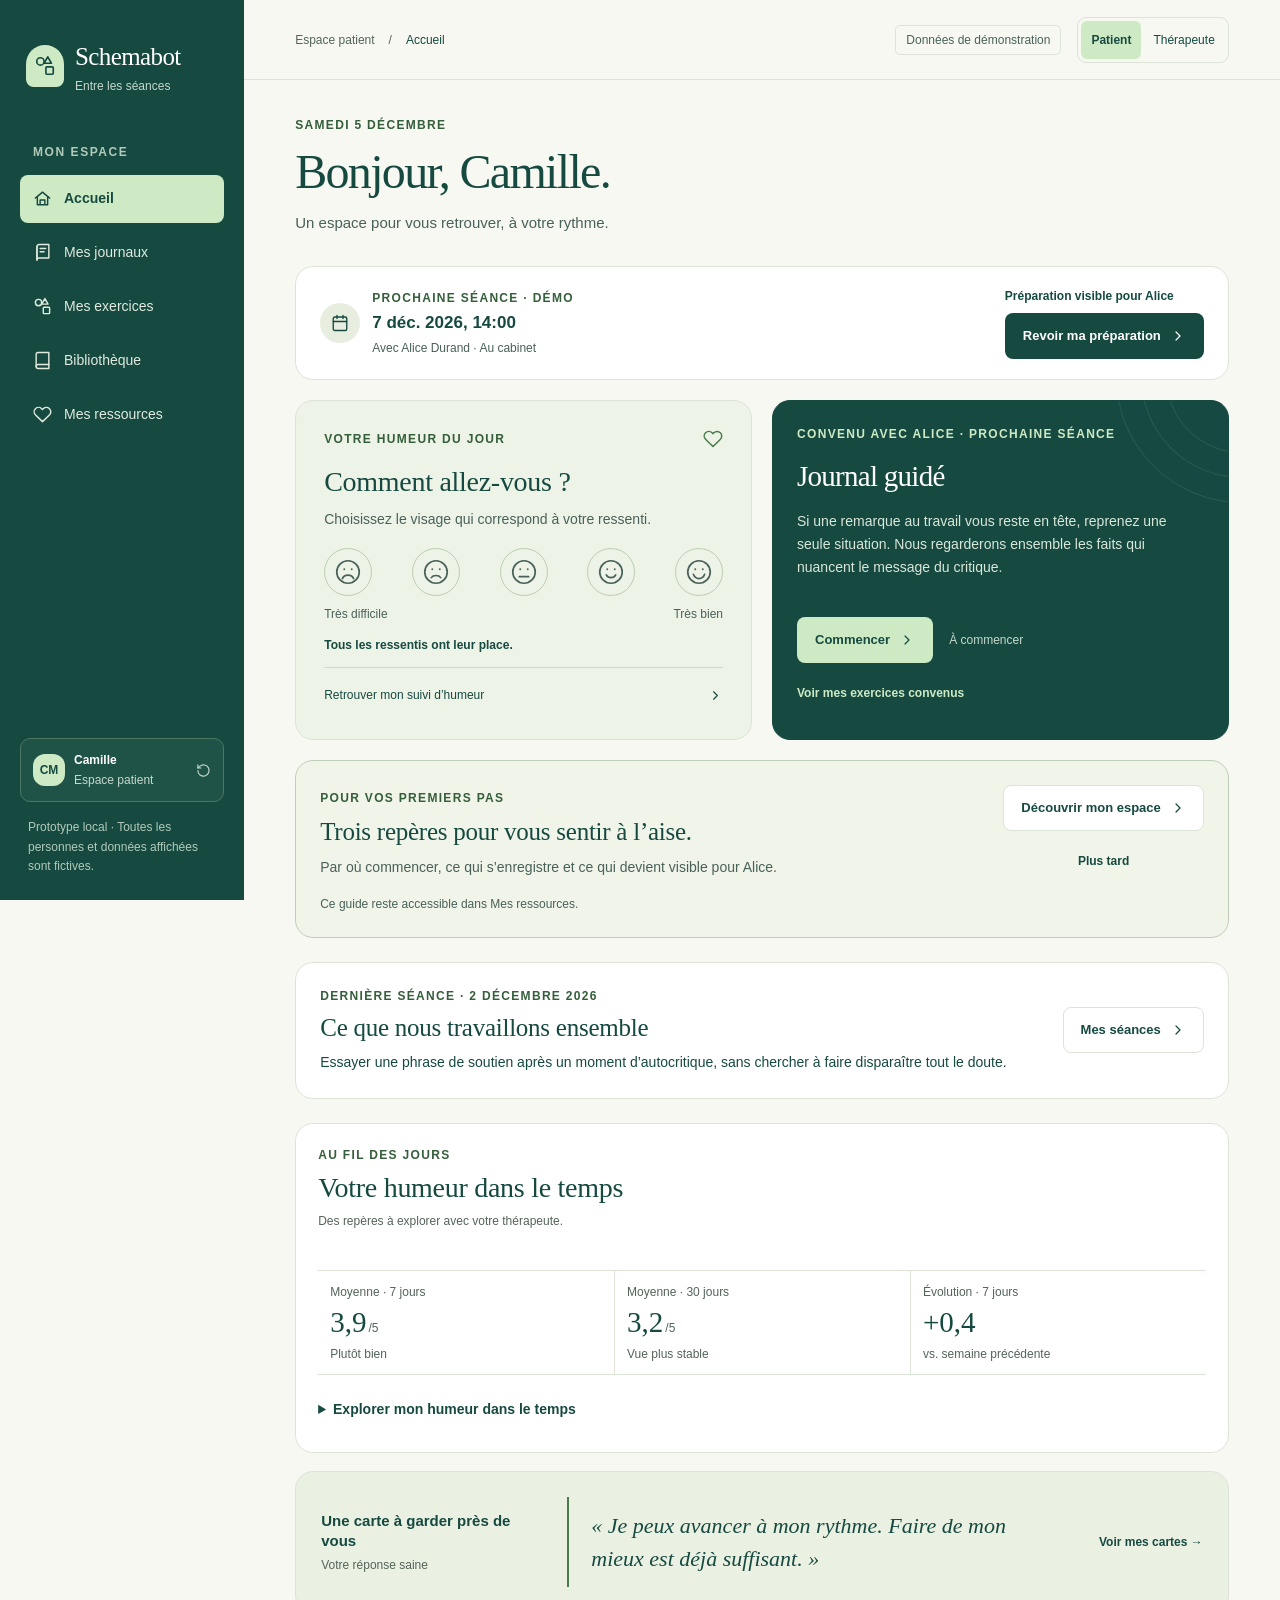
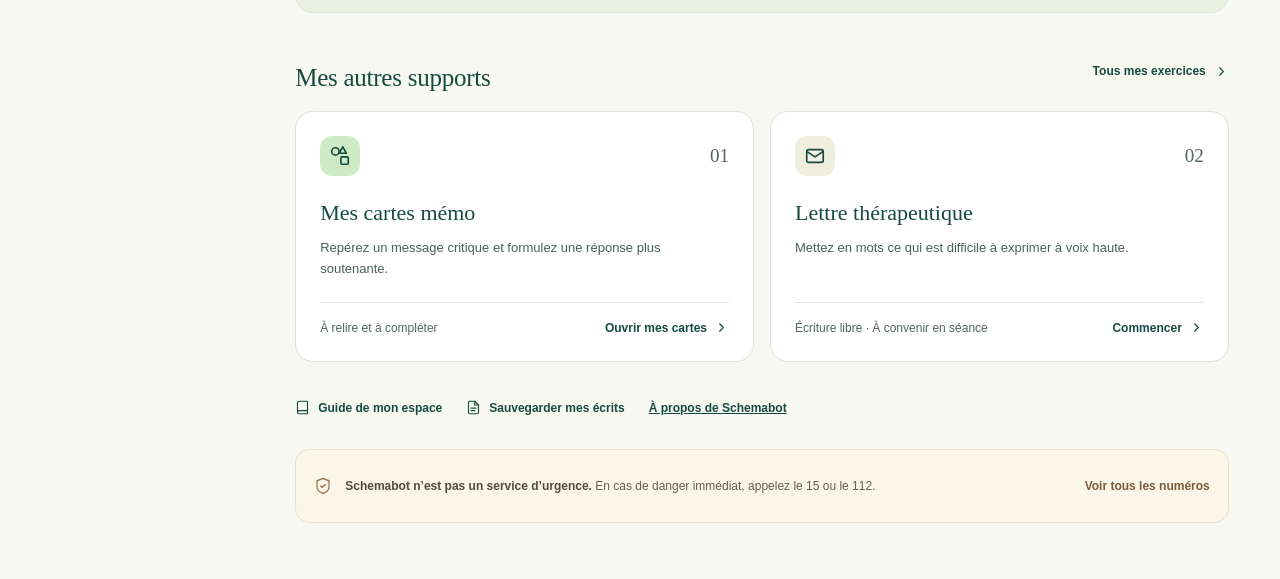
==== commit e914d772: "Add crawlable public introduction and search metadata" ====
--- a/index.html
+++ b/index.html
@@ -3,14 +3,18 @@
   <head>
     <meta charset="UTF-8" />
     <meta name="viewport" content="width=device-width, initial-scale=1.0, viewport-fit=cover, interactive-widget=resizes-content" />
-    <meta name="description" content="Schemabot — un espace d’accompagnement entre les séances de thérapie des schémas." />
+    <meta name="description" content="Démonstration de Schemabot avec données fictives : journal guidé, exercices et préparation de séance. Écrits conservés uniquement dans ce navigateur." />
+    <meta name="robots" content="noindex, follow" />
+    <meta property="og:title" content="Schemabot — démonstration" />
+    <meta property="og:description" content="Explorer le prototype avec des données fictives. Journal guidé, exercices et préparation de séance." />
+    <link rel="help" href="./presentation.html" />
     <meta name="theme-color" content="#164a41" />
     <title>Schemabot</title>
     <link rel="icon" type="image/svg+xml" href="data:image/svg+xml,%3Csvg xmlns='http://www.w3.org/2000/svg' viewBox='0 0 64 64'%3E%3Crect width='64' height='64' rx='18' fill='%23164a41'/%3E%3Cg fill='none' stroke='%23ceeac4' stroke-width='3' stroke-linejoin='round'%3E%3Ccircle cx='22' cy='23' r='8'/%3E%3Cpath d='m42 14 9 16H33z'/%3E%3Crect x='34' y='37' width='15' height='15' rx='2'/%3E%3C/g%3E%3C/svg%3E" />
     <link rel="stylesheet" href="./styles.min.css" />
   </head>
   <body>
-    <noscript>Cette application nécessite JavaScript.</noscript>
+    <noscript>La démonstration nécessite JavaScript. <a href="./presentation.html">Découvrir Schemabot et le fonctionnement du prototype</a>.</noscript>
     <div id="app"></div>
     <div id="toast-region" class="toast-region" aria-live="polite"></div>
     <script type="module" src="./app.min.js"></script>
--- a/styles.min.css
+++ b/styles.min.css
@@ -1 +1 @@
-:root{color-scheme:light;--ink: #164a41;--ink-soft: #49615a;--muted: #64736a;--paper: #f7f8f2;--surface: #ffffff;--line: #dce3d7;--sage: #4b7b4d;--sage-dark: #164a41;--sage-pale: #ceeac4;--peach: #b6cfa6;--peach-pale: #f0eedf;--lavender: #e7efdf;--yellow: #eef2df;--danger: #b65351;--shadow: 0 8px 24px rgba(22, 74, 65, .05);--radius-lg: 18px;--radius-md: 12px;--radius-sm: 8px;font-family:Inter,ui-sans-serif,-apple-system,BlinkMacSystemFont,Segoe UI,sans-serif;font-synthesis:none}*{box-sizing:border-box}html{background:var(--paper);scroll-behavior:smooth;scroll-padding-top:24px}body{margin:0;min-width:320px;min-height:100vh;color:var(--ink);background:var(--paper);font-size:14px;line-height:1.5}button,textarea,input,select{font:inherit}button{color:inherit}button:focus-visible,textarea:focus-visible,input:focus-visible,select:focus-visible,summary:focus-visible,a:focus-visible,[tabindex]:focus-visible{outline:3px solid var(--sage);outline-offset:4px}.skip-link{position:fixed;top:-100px;left:20px;z-index:200;padding:12px 18px;border-radius:8px;background:#fff;color:var(--ink)}.skip-link:focus{top:12px}button,a,textarea{-webkit-tap-highlight-color:transparent}button{touch-action:manipulation}::selection{background:var(--sage-pale);color:var(--ink)}.app-shell{min-height:100vh;display:grid;grid-template-columns:244px minmax(0,1fr)}.sidebar{position:sticky;top:0;height:100vh;padding:38px 20px 24px;display:flex;flex-direction:column;color:#fff;background:var(--sage-dark);overflow-y:auto;z-index:20}.brand{display:flex;gap:11px;align-items:center;padding:0 6px;margin-bottom:48px}.brand-mark{width:38px;height:42px;display:grid;place-items:center;border-radius:20px 20px 8px 8px;color:var(--sage-dark);background:var(--sage-pale)}.brand-mark svg{width:22px;height:22px}.brand strong{font-family:Georgia,Times New Roman,serif;font-size:25px;font-weight:400;letter-spacing:-.6px}.brand small{display:block;color:#c4d8cc;font-size:12px;margin-top:1px}.nav-group{display:grid;gap:6px}.nav-label{margin:0 13px 14px;color:#b1cab9;font-size:12px;font-weight:600;letter-spacing:.13em;text-transform:uppercase}.nav-button{border:0;background:transparent;border-radius:8px;min-height:48px;padding:0 13px;display:flex;align-items:center;gap:12px;color:#e1eade;cursor:pointer;text-align:left;transition:background .18s,color .18s,transform .18s}.nav-button:hover{background:#28594d;color:#fff}.nav-button.active{color:var(--sage-dark);background:var(--sage-pale);font-weight:650}.nav-button svg{width:19px;height:19px;flex:none}.nav-badge{margin-left:auto;min-width:22px;height:22px;padding:0 6px;border-radius:6px;display:grid;place-items:center;color:var(--ink);background:var(--sage-pale);font-size:12px;font-weight:700}.sidebar :focus-visible{outline-color:var(--sage-pale)}.sidebar-bottom{margin-top:auto;padding-top:24px;display:grid;gap:16px}.role-switch{border:1px solid #4d7663;background:#205347;border-radius:10px;padding:12px;display:flex;align-items:center;gap:9px;cursor:pointer;text-align:left}.role-switch:hover{border-color:var(--sage-pale)}.role-switch .avatar{width:32px;height:32px;font-size:12px}.role-switch>span:not(.avatar){min-width:0;flex:1}.role-switch>svg{flex:none}.role-switch strong,.role-switch small{display:block;white-space:nowrap;overflow:hidden;text-overflow:ellipsis}.role-switch strong{font-size:12px}.role-switch small{color:#c4d8cc;font-size:12px;margin-top:2px}.role-switch svg{width:15px;color:#c4d8cc}.privacy-note{font-size:12px;line-height:1.6;color:#b1cab9;padding:0 8px}.main{min-width:0}.topbar{min-height:80px;padding:0 max(clamp(20px,4vw,64px),calc((100% - 1200px)/2));display:flex;align-items:center;justify-content:flex-end;gap:16px;border-bottom:1px solid var(--line)}.topbar-context{margin-right:auto;display:flex;align-items:center;gap:14px;color:var(--muted);font-size:12px}.topbar-context strong{font-weight:500;color:var(--ink)}.mock-pill{padding:5px 10px;border:1px solid var(--line);border-radius:5px;color:var(--ink-soft);font-size:12px}.topbar-profile{font-size:12px;font-weight:650;background:var(--sage-pale)!important}.mobile-brand,.demo-short{display:none}.icon-button{width:39px;height:39px;display:grid;place-items:center;border:1px solid var(--line);border-radius:50%;background:var(--surface);cursor:pointer;position:relative}.icon-button:hover{border-color:#cbd4cf}.icon-button svg{width:18px;height:18px}.page{width:min(1200px,calc(100% - clamp(40px,8vw,128px)));margin:36px auto 56px;animation:reveal .32s ease-out}@keyframes reveal{0%{opacity:0;transform:translateY(5px)}}.page-heading{display:flex;justify-content:space-between;align-items:flex-end;gap:24px;margin:0 0 30px}.eyebrow{color:#355e3a;font-size:12px;font-weight:650;letter-spacing:.11em;text-transform:uppercase}h1,h2,h3,p{margin-top:0}h1{margin:10px 0 12px;font-family:Georgia,Times New Roman,serif;font-size:clamp(34px,4vw,48px);line-height:1.15;font-weight:400;letter-spacing:-.035em}h2{font-family:Georgia,Times New Roman,serif;font-size:25px;line-height:1.2;font-weight:500;letter-spacing:-.01em}h3{font-size:15px;line-height:1.35}.subtitle{color:var(--ink-soft);font-size:15px;line-height:1.65}.page-heading .subtitle{margin-bottom:0}.section-header{display:flex;align-items:flex-end;justify-content:space-between;gap:20px;margin:36px 0 18px}.section-header .eyebrow{margin-bottom:7px}.section-header h2{margin:0}.text-button{min-height:44px;padding:4px 0;border:0;background:none;color:var(--sage-dark);font-size:12px;font-weight:650;cursor:pointer;display:inline-flex;align-items:center;justify-content:center;gap:8px}.text-button svg{width:15px;height:15px}.text-button:hover{text-decoration:underline}.hero-grid{display:grid;grid-template-columns:repeat(2,minmax(0,1fr));align-items:stretch;gap:20px}.hero-grid>*{min-width:0}.card{border:1px solid var(--line);border-radius:var(--radius-lg);background:var(--surface)}.welcome-card{display:flex;padding:28px;color:#fff;background:var(--sage-dark);border-color:var(--sage-dark)}.welcome-card>div{display:flex;flex-direction:column;flex:1;width:100%;min-width:0}.welcome-card .eyebrow{color:var(--sage-pale)}.welcome-card h2{margin:16px 0;font-size:clamp(28px,2.5vw,36px);line-height:1.2;letter-spacing:-.025em;text-wrap:pretty}.welcome-card h2 em{color:var(--sage-pale);font-weight:400}.welcome-card .subtitle{margin-bottom:24px;color:#d9e7d9;font-size:14px}.welcome-actions{display:flex;align-items:center;gap:16px;flex-wrap:wrap;margin-top:auto}.welcome-actions>span{color:#c4d8cc;font-size:12px}.primary-button,.secondary-button{min-height:46px;border-radius:8px;padding:0 17px;border:1px solid transparent;display:inline-flex;align-items:center;justify-content:center;gap:9px;cursor:pointer;font-weight:700;font-size:13px;transition:transform .18s,box-shadow .18s,background .18s}.primary-button{color:#fff;background:var(--sage-dark)}.primary-button:hover{background:#286052;transform:translateY(-1px)}.welcome-card .primary-button{max-width:100%;color:var(--ink);background:var(--sage-pale)}.welcome-card .primary-button:hover{background:#e0f2d9}.welcome-card :focus-visible{outline-color:var(--sage-pale)}.secondary-button{color:var(--ink);border-color:var(--line);background:var(--surface)}.secondary-button:hover{border-color:#becbc5;transform:translateY(-1px)}.primary-button svg,.secondary-button svg{width:16px;height:16px}.daily-card{padding:28px;background:#edf3e7;display:flex;flex-direction:column}.daily-card-heading{display:flex;align-items:center;justify-content:space-between;gap:10px}.daily-card-heading>svg{width:20px;height:20px;color:var(--sage)}.daily-card h2{font-size:28px;margin:16px 0 10px}.daily-card .small-copy{margin-bottom:18px;color:var(--ink-soft);font-size:14px}.daily-card .mood-picker{justify-content:space-between;gap:6px}.daily-card .mood-choice{width:48px;height:48px;flex:0 1 48px;border-radius:50%;border-color:#bdceb4;background:transparent}.daily-card .mood-choice.selected{color:#fff;border-color:var(--sage-dark);background:var(--sage-dark);box-shadow:none}.daily-card .mood-choice:hover{background:var(--sage-pale);color:var(--ink)}.mood-scale{display:flex;justify-content:space-between;font-size:12px;color:var(--ink-soft);margin-top:9px}.daily-card .mood-picker-label{font-size:12px;margin:12px 0;min-height:20px}.daily-history-link{display:flex;align-items:center;justify-content:space-between;gap:8px;min-height:44px;padding-top:12px;border-top:1px solid #cddbc5;margin-top:auto;color:var(--ink);font-size:12px;text-decoration:none}.daily-history-link:hover{text-decoration:underline}.daily-history-link svg{width:15px;height:15px}.appointment-card{display:flex;align-items:center;gap:16px;padding:18px 0;margin-top:10px;border-bottom:1px solid var(--line)}.appointment-icon{width:40px;height:40px;border-radius:50%;display:grid;place-items:center;background:#e8eedf;flex:none}.appointment-icon svg{width:18px;height:18px}.appointment-card .eyebrow{font-size:12px;display:block;margin-bottom:3px}.appointment-card strong{display:block;font-weight:500;font-size:13px}.appointment-card p{margin:0;color:var(--ink-soft);font-size:12px}.appointment-card .text-button{margin-left:auto}.exercises-grid{display:grid;grid-template-columns:repeat(3,minmax(0,1fr));gap:16px}.exercise-card{min-height:220px;padding:24px;display:flex;flex-direction:column;color:var(--ink);text-align:left;cursor:pointer;box-shadow:none;transition:transform .2s,border-color .2s,box-shadow .2s}.exercise-card:hover{transform:translateY(-3px);border-color:var(--sage);box-shadow:var(--shadow)}.exercise-card-top{display:flex;align-items:center;justify-content:space-between;width:100%;margin-bottom:23px}.exercise-number{font-family:Georgia,serif;font-size:19px;color:var(--muted)}.exercise-card .card-icon{width:40px;height:40px;display:grid;place-items:center;border-radius:12px}.exercise-card .card-icon svg{width:22px;height:22px}.exercise-card.lavender .card-icon{background:var(--lavender);color:var(--sage-dark)}.exercise-card.sage .card-icon{background:var(--sage-pale);color:var(--sage-dark)}.exercise-card.peach .card-icon{background:var(--peach-pale);color:var(--sage-dark)}.exercise-title{font-family:Georgia,serif;font-size:22px;line-height:1.25;margin-bottom:10px}.exercise-description{color:var(--ink-soft);font-size:13px;line-height:1.65;margin-bottom:22px}.exercise-footer{margin-top:auto;padding-top:16px;border-top:1px solid var(--line);display:flex;gap:12px;justify-content:space-between;align-items:center;width:100%;font-size:12px;color:var(--muted)}.exercise-cta{display:inline-flex;gap:7px;align-items:center;color:var(--ink);font-weight:600}.exercise-cta svg{width:15px;height:15px}.saved-journal-heading{align-items:flex-end}.saved-journal-heading h2{margin-bottom:5px}.saved-journal-heading p{margin:0;color:var(--muted);font-size:12px;line-height:1.5}.journal-count{padding:7px 10px;border-radius:99px;color:var(--sage-dark);background:var(--sage-pale);font-size:12px;font-weight:750;white-space:nowrap}.saved-journal-grid{display:grid;grid-template-columns:repeat(auto-fit,minmax(230px,1fr));gap:14px}.saved-journal-card{min-height:225px;padding:22px;border:1px solid var(--line);border-radius:20px;display:flex;flex-direction:column;color:var(--ink);background:var(--surface);text-align:left;cursor:pointer;transition:border-color .18s,box-shadow .18s,transform .18s}.saved-journal-card:hover{border-color:#bdcec6;box-shadow:var(--shadow);transform:translateY(-2px)}.saved-journal-date{color:var(--sage-dark);font-size:12px;font-weight:750;line-height:1.4}.saved-journal-card>strong{margin:13px 0 9px;font-family:Georgia,Times New Roman,serif;font-size:20px;line-height:1.25;font-weight:500}.saved-journal-excerpt{color:var(--ink-soft);font-size:12px;line-height:1.55}.saved-journal-footer{margin-top:auto;padding-top:18px;display:flex;align-items:center;justify-content:space-between;gap:10px;color:var(--muted);font-size:12px}.saved-journal-footer>span{display:inline-flex;align-items:center;gap:5px}.saved-journal-footer>span:last-child{color:var(--sage-dark);font-weight:750}.saved-journal-footer svg{width:13px;height:13px}.saved-journal-grid.compact .saved-journal-card{min-height:195px}.journals-heading .subtitle{max-width:680px;margin-bottom:0}.journals-heading .primary-button{flex:none}.journals-page{max-width:1040px}.journal-draft{display:flex;align-items:center;justify-content:space-between;gap:24px;padding:24px;margin-bottom:28px;border:1px solid #bccfb4;border-radius:14px;background:#edf3e7}.journal-draft h2{font-size:23px;margin:8px 0}.journal-draft p{margin:0;font-size:13px;color:var(--ink-soft)}.journal-draft .primary-button{flex:none}.journal-list-heading{display:flex;justify-content:space-between;align-items:baseline;gap:16px;margin-bottom:14px}.journal-list-heading h2{margin:0;font-size:22px}.journal-list-heading>span{font-size:12px;color:var(--muted)}.journal-list{margin:0;padding:0;list-style:none;border:1px solid var(--line);border-radius:16px;background:var(--surface)}.journal-list li+li{border-top:1px solid var(--line)}.journal-list-entry{display:grid;grid-template-columns:120px minmax(0,1fr) auto;align-items:center;gap:24px;padding:26px;color:var(--ink);text-decoration:none;transition:background .18s}.journal-list li:first-child .journal-list-entry{border-radius:15px 15px 0 0}.journal-list li:last-child .journal-list-entry{border-radius:0 0 15px 15px}.journal-list li:only-child .journal-list-entry{border-radius:15px}.journal-list-entry:hover{background:#f1f6ec}.journal-list-entry:focus-visible{outline-offset:-3px}.journal-list-date{font-size:13px;color:var(--ink-soft)}.journal-list-date small{display:block;margin-top:4px;color:var(--muted);font-size:12px}.journal-list-content{min-width:0}.journal-list-content strong{display:block;margin-bottom:7px;font-family:Georgia,serif;font-size:23px;line-height:1.3;font-weight:400;overflow-wrap:anywhere}.journal-list-content>span{display:block;color:var(--ink-soft);font-size:14px;line-height:1.65;overflow-wrap:anywhere}.journal-list-open{display:flex;align-items:center;gap:7px;font-size:13px;font-weight:650}.journal-list-open svg{width:16px;height:16px}.journal-list-empty{padding:40px 28px;text-align:center}.empty-journal-icon{display:grid;place-items:center;width:48px;height:48px;margin:0 auto 20px;border-radius:14px;background:var(--sage-pale)}.empty-journal-icon svg{width:24px;height:24px}.journal-list-empty p{max-width:48ch;margin:0 auto 24px;color:var(--ink-soft);font-size:15px;line-height:1.65}.saved-journal-page{max-width:840px}.saved-journal-hero{margin:24px 0 20px;padding-bottom:24px;border-bottom:1px solid var(--line);display:flex;flex-wrap:wrap;align-items:flex-end;justify-content:space-between;gap:18px}.saved-journal-hero h1{max-width:720px;margin-top:8px;font-size:clamp(32px,4vw,43px)}.saved-journal-hero .subtitle{margin:0;font-size:12px}.journal-share-status{min-height:36px;padding:0 12px;border:1px solid #cddbd4;border-radius:99px;display:inline-flex;align-items:center;gap:7px;color:var(--sage-dark);background:#f2f7f4;font-size:12px;font-weight:700;white-space:nowrap}.journal-share-status svg{width:15px;height:15px}.journal-reading-summary{display:flex;align-items:center;justify-content:space-between;flex-wrap:wrap;gap:12px;margin-bottom:20px;color:var(--ink-soft);font-size:13px}.journal-reading-summary>span{display:inline-flex;align-items:center;gap:8px}.journal-reading-summary svg{width:16px;height:16px}.journal-answer-list{overflow:hidden;border:1px solid var(--line);border-radius:22px;background:var(--surface)}.journal-answer-item{padding:27px clamp(22px,4vw,38px);border-top:1px solid var(--line);display:grid;grid-template-columns:34px minmax(0,1fr);gap:17px}.journal-answer-item:first-child{border-top:0}.journal-answer-item.highlight{background:linear-gradient(135deg,#ceeac4d1,#ffffffe6)}.journal-answer-index{width:31px;height:31px;border:1px solid #cad8d1;border-radius:10px;display:grid;place-items:center;color:var(--sage-dark);background:var(--sage-pale);font-size:12px;font-weight:800}.journal-answer-label{margin-bottom:6px;color:#355e3a;font-size:12px;font-weight:750;letter-spacing:.1em;text-transform:uppercase}.journal-answer-item h2{margin-bottom:10px;font-size:21px}.journal-answer-item p{margin:0;color:var(--ink-soft);font-size:15px;line-height:1.75;overflow-wrap:anywhere}.journal-empty{margin-top:28px;padding:36px}.lower-grid{display:grid;grid-template-columns:minmax(0,1.25fr) minmax(270px,.75fr);gap:18px;margin-top:18px}.mood-card,.memo-card{padding:25px;box-shadow:none}.mood-card{grid-column:1 / -1;padding:clamp(22px,3vw,34px)}.mood-card h3,.memo-card h3{margin-bottom:4px}.small-copy{color:var(--muted);font-size:12px;line-height:1.5}.mood-card-heading{display:flex;align-items:flex-start;justify-content:space-between;gap:20px}.mood-card-heading h2{margin:7px 0 5px;font-size:28px}.mood-card-heading p{margin-bottom:0}.mood-dashboard-top{margin-top:24px}.mood-picker{display:flex;gap:7px}.mood-choice{width:48px;height:48px;padding:0;border:1px solid var(--line);border-radius:14px;display:grid;place-items:center;color:var(--ink-soft);background:var(--surface);cursor:pointer;transition:transform .18s,color .18s,border-color .18s,background .18s,box-shadow .18s}.mood-face{width:30px;height:30px}.mood-choice:hover{color:var(--sage-dark);border-color:#a9bdb4;background:var(--surface);transform:translateY(-2px)}.mood-choice.selected{color:var(--sage-dark);border-color:var(--sage-dark);background:var(--sage-pale);box-shadow:0 0 0 3px #4b7b4d29,inset 0 -3px var(--sage);transform:translateY(-2px)}.mood-picker-label{min-height:18px;margin-top:10px;display:flex;align-items:center;gap:5px;color:var(--sage-dark);font-size:12px;font-weight:650}.mood-picker-label svg{width:13px;height:13px}.mood-metrics{display:grid;grid-template-columns:repeat(3,minmax(0,1fr));border-block:1px solid var(--line);background:var(--surface)}.mood-metric{min-width:0;padding:20px;border-left:1px solid var(--line)}.mood-metric:first-child{border-left:0}.mood-metric>span{display:block;color:var(--muted);font-size:12px}.mood-metric>strong{margin-top:11px;display:block;font-family:Georgia,Times New Roman,serif;font-size:29px;font-weight:500;line-height:1}.mood-metric>strong small{margin-left:2px;color:var(--muted);font-family:Inter,ui-sans-serif,sans-serif;font-size:12px}.mood-metric>strong.up{color:var(--sage-dark)}.mood-metric>strong.down{color:var(--danger)}.mood-metric>strong.stable{color:var(--ink-soft)}.mood-metric p{margin:9px 0 0;color:var(--muted);font-size:12px;line-height:1.35}.mood-chart-panel{margin-top:28px;padding:0}.mood-chart-heading{display:flex;align-items:center;justify-content:space-between;gap:20px}.mood-chart-heading h3{font-family:Georgia,Times New Roman,serif;font-size:21px;font-weight:500}.mood-chart-heading p{margin:0;color:var(--muted);font-size:12px}.period-switch{padding:3px;border:1px solid var(--line);border-radius:12px;display:flex;gap:2px;background:#edf1e7}.period-switch button{min-height:34px;padding:0 13px;border:0;border-radius:9px;color:var(--muted);background:transparent;cursor:pointer;font-size:12px;font-weight:700}.period-switch button.active{color:var(--sage-dark);background:var(--surface);box-shadow:0 2px 8px #2b383314}.mood-chart-grid{--plot-height: 230px;margin-top:26px;display:grid;grid-template-columns:82px minmax(0,1fr);gap:14px}.mood-y-axis{height:var(--plot-height);position:relative}.mood-y-axis span{position:absolute;top:0;transform:translateY(-50%);display:grid;grid-template-columns:14px 1fr;column-gap:6px;align-items:baseline;color:var(--ink-soft);font-size:12px;font-weight:750}.mood-y-axis span:nth-child(2){top:50%}.mood-y-axis span:last-child{top:100%}.mood-y-axis small{color:var(--muted);font-size:12px;font-weight:500;white-space:nowrap}.mood-chart-main{min-width:0}.mood-line-plot{height:var(--plot-height);position:relative}.mood-line-plot svg{width:100%;height:100%;overflow:visible}.mood-line-plot line{stroke:#e3e5df;stroke-width:.7;vector-effect:non-scaling-stroke}.mood-area{fill:#4b7b4d1f;stroke:none}.mood-line{fill:none;stroke:var(--sage-dark);stroke-width:3;vector-effect:non-scaling-stroke;stroke-linecap:round;stroke-linejoin:round}.mood-chart-point{width:15px;height:15px;padding:0;position:absolute;z-index:2;border:3px solid var(--surface);border-radius:50%;background:var(--sage-dark);box-shadow:0 0 0 1px var(--sage-dark);cursor:help;transform:translate(-50%,-50%)}.mood-chart-point:hover,.mood-chart-point:focus-visible{width:19px;height:19px;z-index:3}.mood-chart-point span{min-width:30px;padding:4px 5px;position:absolute;left:50%;bottom:calc(100% + 8px);border-radius:7px;color:#fff;background:var(--ink);font-size:12px;font-weight:700;opacity:0;pointer-events:none;transform:translate(-50%)}.mood-chart-point:hover span,.mood-chart-point:focus-visible span{opacity:1}.mood-x-axis{margin-top:11px;height:20px;position:relative;color:var(--muted);font-size:12px}.mood-x-axis span{position:absolute;transform:translate(-50%);white-space:nowrap}.chart-caption{margin:20px 0 0;padding-top:14px;border-top:1px solid var(--line);color:var(--muted);font-size:12px;line-height:1.5}.mood-confirmation{margin-top:22px;padding:15px;border:1px solid #d6dfda;border-radius:15px;display:grid;grid-template-columns:40px minmax(0,1fr) auto;gap:12px;align-items:center;background:#f2f7f4;animation:message-in .2s ease-out}.mood-confirmation-face{width:40px;height:40px;border-radius:12px;display:grid;place-items:center;color:var(--sage-dark);background:var(--surface)}.mood-confirmation-face .mood-face{width:27px}.mood-confirmation strong{display:block;font-size:12px}.mood-confirmation p{margin:3px 0 0;color:var(--ink-soft);font-size:12px;line-height:1.45}.mood-confirmation-actions{display:flex;gap:8px}.mood-confirmation-actions .primary-button,.mood-confirmation-actions .secondary-button{min-height:36px;padding:0 12px;font-size:12px;white-space:nowrap}.memo-preview{margin-top:16px;padding:12px 22px;border-left:2px solid var(--sage);color:var(--ink);font-family:Georgia,serif;font-style:italic;font-size:22px;line-height:1.5}.memo-link{display:inline-block;margin-top:15px}.memo-card-wide{grid-column:1 / -1;display:grid;grid-template-columns:minmax(150px,.7fr) minmax(200px,1.6fr) auto;gap:24px;align-items:center;background:#eaf0e2}.memo-card-wide .memo-preview,.memo-card-wide .memo-link{margin-top:0}.safety-strip{margin-top:19px;padding:14px 18px;display:flex;align-items:center;gap:13px;border:1px solid #eadfcb;border-radius:14px;background:#fcf6e9;color:#675e4a;font-size:12px;line-height:1.5}.safety-strip svg{width:18px;flex:none;color:#9f7952}.safety-strip strong{color:#554a35}.safety-strip .text-button{color:#795a3c;margin-left:auto;white-space:nowrap}.back-button{border:0;background:none;padding:0;display:flex;align-items:center;gap:7px;color:var(--ink-soft);font-size:12px;cursor:pointer}.back-button svg{width:17px}.journal-shell{max-width:840px;margin:28px auto 48px}.journal-header{margin:20px 0;display:flex;justify-content:space-between;align-items:flex-start;flex-wrap:wrap;gap:12px 24px}.journal-header h1{font-size:38px}.journal-header .subtitle{margin-bottom:0}.local-save{padding:8px 11px;display:inline-flex;align-items:center;gap:7px;border:1px solid var(--line);border-radius:99px;color:var(--muted);background:#ffffffa6;font-size:12px;white-space:nowrap}.local-save svg{width:14px;height:14px;color:var(--sage)}.progress-row{display:flex;align-items:center;gap:16px;margin:20px 0 12px}.progress-track{height:5px;flex:1;border-radius:3px;background:#e4e4dc;overflow:hidden}.progress-fill{height:100%;border-radius:inherit;background:var(--sage);transition:width .3s}.progress-row>span{color:var(--ink-soft);font-size:12px;font-weight:650;flex:none}.journal-layout{display:grid;grid-template-columns:minmax(0,1fr);gap:20px}.step-list{display:grid;grid-template-columns:repeat(7,minmax(0,1fr));gap:6px}.step-item{min-width:0;min-height:68px;padding:10px 4px;border:0;border-radius:8px;display:flex;flex-direction:column;justify-content:center;align-items:center;gap:6px;background:transparent;color:var(--muted);font-size:12px;cursor:pointer}.step-item:hover{color:var(--ink);background:#fff9}.step-item.active{background:var(--sage-pale);color:var(--sage-dark);font-weight:700;box-shadow:inset 0 -3px var(--sage)}.step-item:disabled{cursor:default}.step-item:disabled:not(.done):not(.active){opacity:.55}.step-item.done .step-index{color:#fff;border-color:var(--sage);background:var(--sage)}.step-index{width:23px;height:23px;border:1px solid #cfd3cf;border-radius:50%;display:grid;place-items:center;flex:none;font-size:12px}.journal-card{padding:0}.journal-context{padding:0 24px;border-bottom:1px solid var(--line);color:var(--ink-soft);font-size:12px}.journal-context summary{padding:14px 0;cursor:pointer}.journal-context summary:focus-visible{outline:2px solid var(--sage);outline-offset:2px}.journal-context p{max-width:65ch;line-height:1.7;margin-bottom:18px}.chat-thread{padding:24px}.message-row{max-width:100%;margin-top:24px;display:flex;gap:12px;align-items:flex-start;scroll-margin-top:24px}.message-row>div{min-width:0}.message-row:last-child{animation:message-in .28s ease-out}.message-row:first-child{margin-top:0}@keyframes message-in{0%{opacity:0;transform:translateY(5px)}}.message-avatar{width:29px;height:29px;margin-top:26px;display:grid;place-items:center;flex:none;border-radius:10px;color:#fff;background:var(--sage-dark)}.message-avatar svg{width:14px;height:14px}.message-label{margin:0 0 5px 3px;display:block;color:var(--muted);font-size:12px}.message-bubble{padding:18px 20px;border:1px solid var(--line);border-radius:4px 14px 14px;color:var(--ink-soft);background:#f7f8f2;font-size:15px;line-height:1.7;overflow-wrap:anywhere}.message-bubble>span,.message-bubble>strong{display:block}.message-bubble>strong{margin-bottom:8px;color:var(--ink);font-family:Georgia,Times New Roman,serif;font-size:23px;line-height:1.3;font-weight:500}.message-step{margin:13px 0 5px;color:var(--sage);font-family:Inter,ui-sans-serif,sans-serif;font-size:12px;font-weight:750;letter-spacing:.1em;text-transform:uppercase}.user-message{max-width:88%;margin-left:auto;justify-content:flex-end}.user-message .message-label{text-align:right;margin-right:3px}.user-message .message-bubble{border:0;border-radius:17px 7px 17px 17px;color:#fff;background:var(--sage-dark);box-shadow:0 8px 22px #164a4121}.typing-dots{min-width:38px;height:18px;display:flex!important;align-items:center;justify-content:center;gap:4px}.typing-dots i{width:5px;height:5px;border-radius:50%;background:#95a39e;animation:typing 1s infinite ease-in-out}.typing-dots i:nth-child(2){animation-delay:.14s}.typing-dots i:nth-child(3){animation-delay:.28s}@keyframes typing{0%,55%,to{transform:translateY(0);opacity:.45}25%{transform:translateY(-3px);opacity:1}}.chat-composer-wrap{padding:24px;border-top:1px solid var(--line);border-radius:0 0 var(--radius-lg) var(--radius-lg);background:var(--surface)}.composer-label{display:block;margin-bottom:10px;font-size:14px;font-weight:650}.chat-composer{padding:12px 14px;border:1px solid #a5b9a0;border-radius:10px;background:#fafbf7}.journal-textarea{display:block;min-height:96px;width:100%;padding:0;overflow:hidden;resize:none;border:0;color:var(--ink);background:transparent;font-size:16px;line-height:1.6}.journal-textarea::placeholder{color:var(--muted)}.chat-composer:focus-within{outline:2px solid var(--sage);outline-offset:2px}.journal-textarea:focus-visible{outline:0}.journal-textarea:disabled{opacity:.65}.composer-actions{display:flex;justify-content:space-between;align-items:center;gap:12px;flex-wrap:wrap}.send-button{min-height:46px;padding:0 18px;display:inline-flex;align-items:center;justify-content:center;gap:8px;border:0;border-radius:8px;color:#fff;background:var(--sage-dark);cursor:pointer;font-size:13px;font-weight:650;transition:background .18s}.send-button:hover{transform:translateY(-1px);background:#365e50}.send-button:disabled{opacity:.5;cursor:wait;transform:none}.send-button svg{width:17px;height:17px}.composer-meta{margin-top:16px;padding-top:12px;border-top:1px solid var(--line);display:flex;align-items:center;justify-content:space-between;gap:12px;flex-wrap:wrap;color:var(--muted);font-size:12px}.example-button,.previous-link{min-height:36px;border:0;display:inline-flex;align-items:center;gap:5px;color:var(--sage-dark);background:transparent;cursor:pointer;font-size:12px;font-weight:600}.example-button{padding:5px 7px;border-radius:8px;background:var(--sage-pale)}.example-button:hover{background:#d5e6dc}.example-button svg,.previous-link svg{width:12px;height:12px}.previous-link{margin:0;padding:3px 0;color:var(--ink-soft)}.previous-link:disabled,.example-button:disabled{opacity:.35;cursor:default}.validation-hint{margin:10px 0;color:var(--danger);font-size:12px}.completion-panel{max-width:470px;margin:28px auto 8px;padding:31px 27px;border:1px solid var(--line);border-radius:20px;text-align:center;background:var(--surface);box-shadow:var(--shadow)}.completion-panel h2{margin-bottom:9px;font-size:24px}.completion-panel .subtitle{font-size:12px}.completion-icon{width:62px;height:62px;margin:0 auto 20px;border-radius:50%;display:grid;place-items:center;color:var(--sage-dark);background:var(--sage-pale)}.completion-icon svg{width:29px}.memo-grid{display:grid;grid-template-columns:repeat(2,minmax(0,1fr));gap:20px;max-width:900px}.flip-card{min-height:320px}.flip-inner{width:100%;height:100%;min-height:320px}.flip-face{min-height:320px;height:100%;padding:28px;border-radius:18px;border:1px solid var(--line);display:flex;flex-direction:column;justify-content:space-between;gap:8px}.flip-front{width:100%;color:var(--ink);text-align:left;cursor:pointer;background:var(--yellow)}.flip-title{display:block;margin:14px 0;font-family:Georgia,serif;font-size:28px;font-weight:400;line-height:1.2}.flip-front .eyebrow,.flip-front .subtitle{display:block}.flip-back{display:none;background:var(--surface)}.flip-card.flipped .flip-front{display:none}.flip-card.flipped .flip-back{display:flex;animation:reveal .2s ease-out}.flip-help{font-size:12px;color:var(--muted);display:flex;align-items:center;gap:7px}.flip-help svg{width:15px}.memo-textarea{width:100%;min-height:115px;border:0;border-bottom:1px solid var(--line);resize:none;overflow:hidden;color:var(--ink);background:transparent;line-height:1.6}.exercise-reference{margin-top:36px}.reference-card{padding:24px;display:flex;align-items:center;gap:22px}.reference-card>div:nth-child(2){flex:1;min-width:0}.reference-card .card-icon{flex:0 0 32px}.reference-card p{color:var(--ink-soft);margin:6px 0 0;max-width:65ch}.reference-card button{flex-shrink:0}.exercise-workspace{overflow-wrap:anywhere}.exercise-guidance{padding:20px 24px;background:var(--lavender);border-left:3px solid var(--sage);border-radius:0 12px 12px 0;margin-bottom:24px}.exercise-guidance h2{font-size:22px}.exercise-guidance p{margin:10px 0 0;color:var(--ink-soft);line-height:1.7}.writing-card,.mode-entry{padding:28px;min-width:0}.exercise-field{display:flex;flex-direction:column;gap:8px;margin-bottom:24px}.exercise-field:last-child{margin-bottom:0}.exercise-field>span{font-weight:600}.exercise-field small{color:var(--muted);font-size:13px;font-weight:400}.exercise-field span small{margin-left:8px}.exercise-field input,.exercise-field textarea{width:100%;min-width:0;border:1px solid var(--line);border-radius:8px;padding:12px 14px;color:var(--ink);background:var(--paper);font-size:16px;line-height:1.65}.exercise-field textarea{resize:none;overflow:hidden}.exercise-field .letter-body{min-height:280px;background:#fff}.writing-prompts{padding:14px 0;margin:0 0 20px;border-top:1px solid var(--line);border-bottom:1px solid var(--line)}.writing-prompts summary,.exercise-source summary{cursor:pointer}.writing-prompts li{margin:8px 0}.writing-prompts p{color:var(--muted)}.mode-entry{margin:0 0 24px}.mode-entry legend{padding:0 8px;font-family:Georgia,serif;font-size:22px}.exercise-save-bar{display:flex;align-items:center;justify-content:space-between;flex-wrap:wrap;gap:16px;margin:24px 0 16px}.exercise-save-bar p{color:var(--ink-soft);margin:0;flex:1 1 220px;font-size:13px}.exercise-storage-note,.exercise-source{color:var(--muted);font-size:13px;line-height:1.65}.exercise-source{margin-top:20px}.exercise-source a{color:var(--sage-dark);text-underline-offset:3px}@media(max-width:1100px){.reference-card{flex-wrap:wrap}.reference-card button{margin-left:54px}}@media(max-width:600px){.writing-card,.mode-entry,.exercise-guidance,.reference-card{padding:20px 18px}.reference-card{gap:16px}.reference-card button{margin-left:0;width:100%;white-space:normal}}.library-toolbar{display:flex;gap:9px;margin:0 0 22px;overflow-x:auto;padding-bottom:3px}.filter-chip{border:1px solid var(--line);border-radius:99px;padding:8px 13px;background:var(--surface);white-space:nowrap;font-size:12px;cursor:pointer}.filter-chip.active{border-color:var(--sage-dark);color:#fff;background:var(--sage-dark)}.article-grid{display:grid;grid-template-columns:repeat(2,minmax(0,1fr));gap:16px}.article-card{padding:28px;display:flex;flex-direction:column;text-align:left;color:var(--ink);box-shadow:none;cursor:pointer;transition:transform .2s,box-shadow .2s}.article-title{display:block;margin:18px 0 12px;font-family:Georgia,serif;font-size:25px;line-height:1.2}.article-card:hover{transform:translateY(-2px);box-shadow:var(--shadow)}.article-card .small-copy{min-height:38px}.article-footer{margin-top:auto;padding-top:24px;display:flex;justify-content:space-between;align-items:center;width:100%;color:var(--muted);font-size:12px}.article-footer svg{width:13px;height:13px;vertical-align:-3px}.therapist-welcome{padding:2px 0 8px}.therapist-welcome h1{font-size:39px}.stat-grid{display:grid;grid-template-columns:repeat(4,minmax(0,1fr));gap:14px;margin:24px 0}.stat-card{padding:20px;box-shadow:none}.stat-top{display:flex;justify-content:space-between;color:var(--muted);font-size:12px}.stat-icon{width:34px;height:34px;border-radius:11px;display:grid;place-items:center;background:var(--sage-pale);color:var(--sage-dark)}.stat-icon svg{width:17px}.stat-number{margin-top:15px;font-family:Georgia,serif;font-size:30px}.stat-detail{margin-top:3px;color:var(--muted);font-size:12px}.therapist-grid{display:grid;grid-template-columns:minmax(0,1fr) 260px;align-items:start;gap:18px}.patient-table-card,.agenda-card{padding:24px;box-shadow:none}.table-header{display:grid;grid-template-columns:minmax(150px,1.3fr) .8fr .55fr .75fr 24px;gap:12px;padding:0 8px 12px;color:var(--muted);font-size:12px;letter-spacing:.08em;text-transform:uppercase}.patient-row{width:100%;min-height:65px;border:0;border-top:1px solid var(--line);padding:10px 8px;display:grid;grid-template-columns:minmax(150px,1.3fr) .8fr .55fr .75fr 24px;gap:12px;align-items:center;background:transparent;text-align:left;cursor:pointer}.patient-row:hover{background:#f7f8f2}.patient-cell{display:flex;align-items:center;gap:10px;min-width:0}.patient-cell>span:last-child{min-width:0}.avatar{width:36px;height:36px;border-radius:12px;display:grid;place-items:center;flex:none;color:var(--sage-dark);background:var(--sage-pale);font-weight:750;font-size:12px}.patient-cell strong,.patient-cell small{display:block;white-space:nowrap;overflow:hidden;text-overflow:ellipsis}.patient-cell strong{font-size:12px}.patient-cell small{color:var(--muted);font-size:12px;margin-top:3px}.table-value{font-size:12px;color:var(--ink-soft)}.trend{font-weight:700;color:var(--sage-dark)}.trend.down{color:var(--danger)}.status-tag{width:fit-content;padding:5px 8px;border-radius:99px;font-size:12px;color:var(--sage-dark);background:var(--sage-pale)}.status-tag.review{color:#835b43;background:var(--peach-pale)}.patient-row>svg{width:15px;color:#a3aca8}.agenda-list{display:grid;gap:5px}.agenda-item{padding:13px 0;display:grid;grid-template-columns:43px 1fr;gap:11px;border-top:1px solid var(--line)}.agenda-item:first-child{border-top:0}.agenda-time{color:var(--sage-dark);font-size:12px;font-weight:750}.agenda-item strong{display:block;font-size:12px}.agenda-item small{color:var(--muted);font-size:12px}.empty-note{padding:17px;border-radius:14px;background:#edf1e7;color:var(--ink-soft);font-size:12px;line-height:1.55}.patient-profile-header{display:flex;align-items:center;gap:17px;margin:20px 0 27px}.patient-profile-header .avatar{width:55px;height:55px;border-radius:17px;font-size:15px}.patient-profile-header h1{margin:0 0 4px;font-size:35px}.patient-profile-header .subtitle{margin:0;font-size:12px}.profile-actions{margin-left:auto;display:flex;gap:9px}.insight-grid{display:grid;grid-template-columns:repeat(3,minmax(0,1fr));gap:15px}.insight-card{padding:22px;box-shadow:none}.insight-card .eyebrow{font-size:12px}.insight-value{margin:13px 0 5px;font-family:Georgia,serif;font-size:23px}.activity-card{margin-top:18px;padding:25px;box-shadow:none}.activity-item{display:grid;grid-template-columns:36px 1fr auto;gap:12px;align-items:center;padding:15px 0;border-top:1px solid var(--line)}.activity-item:first-of-type{border-top:0}.activity-dot{width:32px;height:32px;border-radius:10px;display:grid;place-items:center;color:var(--sage-dark);background:var(--sage-pale)}.activity-dot svg{width:15px}.activity-item strong{display:block;font-size:12px}.activity-item small{color:var(--muted);font-size:12px}.activity-item time{color:var(--muted);font-size:12px}.placeholder-card{max-width:760px;padding:36px}.placeholder-card ul{color:var(--ink-soft);font-size:13px;line-height:1.8;padding-left:20px}.toast-region{position:fixed;right:22px;bottom:22px;z-index:100;display:grid;gap:9px;pointer-events:none}.toast{max-width:340px;padding:13px 16px;border-radius:13px;color:#fff;background:#334d44;box-shadow:0 12px 30px #20322c40;font-size:12px;animation:toast-in .25s ease-out}@keyframes toast-in{0%{opacity:0;transform:translateY(8px)}}@media(max-width:1200px){.therapist-grid{grid-template-columns:1fr}.memo-card-wide{grid-template-columns:1fr;gap:16px}.memo-card-wide .memo-link{justify-self:start}.appointment-card p span{display:block}}@media(max-width:980px){.app-shell{grid-template-columns:205px minmax(0,1fr)}.sidebar{padding-left:11px;padding-right:11px}.exercises-grid{grid-template-columns:1fr}.exercise-card{display:grid;grid-template-columns:40px minmax(0,1fr);column-gap:18px;min-height:0}.exercise-card-top{grid-row:1 / 4;align-self:start;margin:0}.exercise-number{display:none}.exercise-title,.exercise-description,.exercise-footer{grid-column:2}.exercise-description{margin-bottom:14px}.hero-grid,.therapist-grid,.journal-layout{grid-template-columns:1fr}.journal-draft{align-items:flex-start;flex-direction:column;gap:16px}.journal-list-entry{grid-template-columns:100px minmax(0,1fr);gap:12px 20px}.journal-list-open{grid-column:2}.journal-header,.patient-profile-header{flex-wrap:wrap}.profile-actions{width:100%;margin-left:72px}.appointment-card{flex-wrap:wrap;gap:12px}.appointment-card p{margin-left:auto}.appointment-card .text-button{margin-left:52px}.topbar-context>span{display:none}.stat-grid{grid-template-columns:1fr 1fr}.lower-grid{grid-template-columns:1fr}}@media(min-width:721px)and (max-width:900px){.table-header,.patient-row{grid-template-columns:minmax(170px,1.3fr) 1fr .5fr 18px}.table-header>span:nth-child(4),.patient-row .status-tag{display:none}}@media(max-width:980px){.app-shell{display:block;padding-bottom:calc(82px + env(safe-area-inset-bottom))}.sidebar{position:fixed;inset:auto 0 0;width:100%;height:calc(76px + env(safe-area-inset-bottom));padding:8px 6px calc(8px + env(safe-area-inset-bottom));border:0;border-top:1px solid var(--line);background:var(--surface);display:block;overflow:visible}.brand,.nav-label,.sidebar-bottom{display:none}.nav-group{height:100%;display:flex;justify-content:space-around;gap:1px}.nav-button{min-width:0;height:60px;padding:6px 2px;flex:1;flex-direction:column;justify-content:center;gap:5px;font-size:10px;color:var(--ink-soft);line-height:1.2;text-align:center}.nav-button:hover{transform:none;color:var(--ink);background:#edf3e7}.sidebar :focus-visible{outline-color:var(--sage);outline-offset:-2px}.nav-button svg{width:18px;height:18px}.nav-badge{position:absolute;margin:-17px 0 0 18px}.topbar{min-height:68px;padding:0 20px;gap:12px}.topbar-context{display:none}.mobile-brand{display:block;font-family:Georgia,serif;font-size:23px;margin-right:auto;letter-spacing:-.6px}.demo-full{display:none}.demo-short{display:inline}.page{width:calc(100% - 40px);margin-top:28px}.page-heading{margin-bottom:22px;align-items:flex-start}.page-heading .secondary-button{display:none}.hero-grid,.exercises-grid,.lower-grid,.article-grid,.memo-grid,.insight-grid{grid-template-columns:1fr}.section-header{gap:14px;align-items:flex-start}.section-header .text-button{max-width:120px;flex:none;text-align:right}.section-header .eyebrow{font-size:10px}.appointment-card{gap:12px}.appointment-card p{width:100%;margin-left:52px}.appointment-card p span{display:inline}.appointment-card .text-button{margin-left:52px}.mood-card{padding:22px 18px}.mood-card-heading,.mood-chart-heading{align-items:flex-start;flex-direction:column}.mood-metrics{grid-template-columns:repeat(3,minmax(0,1fr))}.mood-metric{padding:14px 8px}.mood-metric>span,.mood-metric p{font-size:10px}.mood-metric>strong{font-size:25px}.period-switch{width:100%}.period-switch button{flex:1}.mood-chart-grid{--plot-height: 180px;grid-template-columns:68px minmax(0,1fr);gap:8px}.mood-y-axis small,.mood-x-axis{font-size:10px}.mood-x-axis.short span:nth-child(2n){visibility:hidden}.mood-x-axis.long span:nth-child(2n){visibility:hidden}.mood-x-axis span:nth-last-child(2){visibility:hidden}.mood-x-axis span:last-child{visibility:visible}.memo-card-wide{grid-template-columns:1fr;gap:13px}.mood-confirmation{grid-template-columns:40px 1fr}.mood-confirmation-actions{grid-column:1 / -1}.mood-confirmation-actions{flex-wrap:wrap}.mood-confirmation-actions .secondary-button,.mood-confirmation-actions .primary-button{white-space:normal}.mood-confirmation-actions button{flex:1}.journal-layout{grid-template-columns:1fr}.step-list{gap:4px}.step-item span:last-child{display:none}.step-item{min-height:44px;padding:6px 0}.journal-header{align-items:flex-start}.local-save{margin-top:3px}.chat-thread,.chat-composer-wrap{padding:20px 16px}.journal-context{padding:0 16px}.message-avatar{display:none}.message-bubble{padding:16px}.user-message{max-width:94%}.stat-grid{grid-template-columns:1fr 1fr;gap:10px}.stat-card{padding:16px}.table-header{display:none}.patient-row{grid-template-columns:minmax(0,1fr) 42px 14px;gap:8px}.patient-table-card{padding:20px 14px}.patient-row .table-value:nth-of-type(2),.patient-row .status-tag{display:none}.patient-profile-header{flex-wrap:wrap}.profile-actions{width:100%;margin:0}.profile-actions button{flex:1}.saved-journal-heading{align-items:flex-start}.journals-heading{flex-direction:column}.journals-heading .primary-button{width:100%}.journal-list-heading{align-items:flex-start;flex-direction:column;gap:6px}.journal-list-entry{grid-template-columns:minmax(0,1fr) auto;padding:22px 18px;gap:12px}.journal-list-date{display:flex;flex-wrap:wrap;gap:8px;grid-column:1 / -1}.journal-list-date small{margin:0}.journal-list-content{grid-column:1 / -1}.journal-list-content strong{font-size:22px}.journal-list-open{grid-column:1 / -1}.journal-draft{padding:22px 18px}.journal-draft .primary-button{width:100%}.saved-journal-grid{grid-template-columns:1fr}.saved-journal-card,.saved-journal-grid.compact .saved-journal-card{min-height:190px}.saved-journal-hero{align-items:flex-start;flex-direction:column;gap:14px}.journal-answer-item{padding:22px 18px;grid-template-columns:28px minmax(0,1fr);gap:12px}.activity-item{grid-template-columns:32px minmax(0,1fr)}.activity-item time{grid-column:2}.placeholder-card{padding:24px}.toast-region{left:20px;right:20px;bottom:calc(92px + env(safe-area-inset-bottom))}.toast{max-width:none}textarea,input{font-size:16px}.safety-strip{align-items:flex-start;flex-wrap:wrap}.safety-strip .text-button{margin-left:30px}}@media(max-width:430px){h1{font-size:32px}.mock-pill{font-size:12px}.welcome-card,.daily-card{padding:24px 20px}.section-header .eyebrow{max-width:175px}.exercise-card{padding:22px 18px;column-gap:14px}.exercise-footer{flex-wrap:wrap}.stat-grid{grid-template-columns:1fr 1fr}.stat-number{font-size:25px}.journal-header{display:block}.local-save{margin-top:10px}.composer-meta>span{display:none}}@media(prefers-reduced-motion:reduce){*,*:before,*:after{scroll-behavior:auto!important;animation-duration:.01ms!important;transition-duration:.01ms!important}}.assignments-section{margin-block:24px}.assignment-list{display:grid;gap:14px}.assignment-card{padding:22px;min-width:0}.assignment-heading{display:flex;justify-content:space-between;align-items:center;gap:12px}.assignment-heading h3{margin:0;font-family:Georgia,serif;font-size:22px;font-weight:400}.assignment-heading .status-tag{flex:none}.assignment-instruction{white-space:pre-wrap;overflow-wrap:anywhere}.assignment-card .assignment-instruction{margin:14px 0}.assigned-home-link{color:var(--sage-pale);justify-content:flex-start;margin-top:8px}.assignment-context{padding:10px 14px;border:1px solid var(--line);border-radius:8px;background:var(--sage-pale);margin-bottom:14px}.assignment-context summary{font-size:13px;font-weight:650}.assignment-context p{margin:12px 0 0}.assignment-completion{padding:18px;margin-top:18px;border-radius:10px;background:var(--sage-pale)}.assignment-completion .small-copy{margin:12px 0 0}.assignment-editor{margin-top:18px;border:1px solid var(--line);border-radius:10px;padding:18px;background:var(--surface)}.assignment-editor summary,.assignment-archive summary{color:var(--sage-dark);font-weight:650}.assignment-editor label{display:block;margin:16px 0 8px;font-weight:650}.assignment-editor textarea,.assignment-editor select{display:block;width:100%;max-width:100%;border:1px solid #a5b9a0;border-radius:8px;padding:12px;background:#fff;color:var(--ink);font:inherit}.assignment-editor textarea{min-height:110px;resize:vertical}.assignment-editor .small-copy{margin-top:10px}#assignment-form-error{color:var(--danger)}.assignment-archive{margin-top:16px}select:focus-visible{outline:3px solid var(--sage);outline-offset:3px}@media(max-width:980px){.assignment-card{padding:18px}.assignment-heading{align-items:flex-start;flex-wrap:wrap}.assignment-editor select,.assignment-editor textarea{font-size:16px}}[hidden]{display:none!important}summary{cursor:pointer}summary:focus-visible{outline:3px solid var(--sage);outline-offset:3px}.workspace-switch{display:flex;flex:none;gap:2px;padding:3px;border:1px solid var(--line);border-radius:9px}.workspace-switch button{min-height:38px;padding:0 10px;border:0;border-radius:6px;background:transparent;cursor:pointer;font-size:12px}.workspace-switch [aria-pressed=true]{background:var(--sage-pale);font-weight:700}.storage-error{margin:16px 20px;padding:14px;background:#fff1e7;border:1px solid #b77446;border-radius:8px;color:#673916}.home-page .hero-grid .daily-card{order:-1}.home-page .welcome-card h2{font-size:29px}.home-page .welcome-card{padding:24px}.home-page .lower-grid{margin-top:20px}.home-page .exercises-grid{grid-template-columns:repeat(2,minmax(0,1fr))}.home-page .mood-card{padding:22px}.home-page .mood-card-heading h2{margin-bottom:8px}.home-page .mood-card-heading .small-copy{margin-bottom:16px}.home-page .mood-metric{padding:12px}.home-page .mood-metric>strong{margin-top:7px}.mood-chart-panel{margin-top:14px}.mood-chart-panel>summary{color:var(--sage-dark);font-weight:650;padding:10px 0}.mood-chart-panel[open]>summary{margin-bottom:20px}.example-preview{margin-top:15px;padding:16px;background:var(--sage-pale);border-radius:8px}.local-save{white-space:normal}.journal-reading-summary{flex-wrap:wrap}.memo-readable{padding:24px;min-width:0}.memo-readable h2{margin-top:12px}.memo-readable blockquote{margin:22px 0;font:22px/1.6 Georgia,serif;white-space:pre-wrap;overflow-wrap:anywhere}.memo-readable summary{padding:12px 0;font-weight:650}.memo-readable label{display:block;margin:10px 0}.memo-readable textarea{background:var(--surface);padding:12px;border-radius:8px}.mode-entry{padding:0;margin-bottom:16px}.mode-entry>summary{padding:20px}.mode-entry>summary strong{font-size:18px}.mode-entry>summary span{display:block;margin:8px 0 0;color:var(--ink-soft);overflow-wrap:anywhere}.mode-entry>summary .mode-summary-action{font-size:12px;font-weight:650}.mode-entry fieldset{min-width:0;margin:0;padding:20px;border:0;border-top:1px solid var(--line)}.mode-entry>.entry-actions{padding:0 20px 20px}.entry-actions{display:flex;flex-wrap:wrap;gap:12px;align-items:center}.visually-hidden{position:absolute;width:1px;height:1px;padding:0;margin:-1px;overflow:hidden;clip:rect(0,0,0,0);white-space:nowrap;border:0}.reading-page .page-heading,.preparation-page .page-heading{margin-top:24px}.reading-content{padding:30px;font-size:17px;line-height:1.85}.reading-content section+section{margin-top:32px}.reading-content a{color:var(--sage-dark);overflow-wrap:anywhere}.reading-next{margin-top:20px}.resource-list{list-style:none;padding:0!important}.resource-item{border-bottom:1px solid var(--line);padding:12px 0}.resource-item>div>span{white-space:pre-wrap;overflow-wrap:anywhere}.resource-item>div>.text-button{display:flex;width:fit-content}.resource-item summary{padding:8px 0;color:var(--sage-dark);font-weight:650}.resource-item label{display:block;margin:12px 0 5px}.resource-item input,.resource-item textarea,.preparation-note textarea{display:block;width:100%;min-width:0;padding:12px;border:1px solid #a5b9a0;border-radius:8px;background:var(--surface);color:var(--ink)}.resource-item textarea,.preparation-note textarea{resize:none;overflow:hidden}.resource-card>.text-button{display:flex;margin-block:16px}.help-numbers li{margin-bottom:16px}.help-numbers a{display:inline-block;padding:8px 5px;color:var(--sage-dark);font-weight:700}.patient-preparation-page .page-heading{margin-top:24px}.agenda-form,.patient-agenda{padding:24px;margin-bottom:24px;min-width:0;overflow-wrap:anywhere}.agenda-form>label{display:block;font-weight:650;margin:24px 0 8px}.agenda-form textarea,.agenda-form select{display:block;width:100%;min-width:0;max-width:100%;border:1px solid #a5b9a0;border-radius:8px;padding:12px;background:var(--surface);color:var(--ink);font:inherit;line-height:1.65}.agenda-form select{text-overflow:ellipsis}.agenda-form textarea{resize:none;overflow:hidden}.agenda-text{white-space:pre-wrap;line-height:1.75}.patient-agenda{border-left:4px solid var(--sage)}.patient-agenda h2{margin:10px 0 20px}.patient-agenda h3{margin:24px 0 10px}.agenda-instruction>summary,.session-patient-agenda>summary{padding:12px 0;font-weight:650;color:var(--sage-dark)}.session-patient-agenda{border-top:1px solid var(--line);margin-top:24px;overflow-wrap:anywhere}.agenda-link{display:flex;align-items:center;justify-content:space-between;gap:20px;padding:24px;margin-bottom:24px}.agenda-link p{margin-bottom:0}.agenda-link button{flex:none}#agenda-visibility{padding:14px;background:#edf3e7;border-radius:8px;line-height:1.65}#agenda-form-error{color:#8c3030}@media(max-width:980px){.agenda-form,.patient-agenda,.agenda-link{padding:20px}.agenda-link{flex-direction:column;align-items:stretch}.agenda-link button{align-self:flex-start}.agenda-form .primary-button{max-width:100%;white-space:normal}}.session-overview{display:flex;gap:24px;align-items:center;justify-content:space-between;padding:24px;margin:24px 0}.session-overview>div{min-width:0}.session-overview h2{margin:8px 0}.session-overview p{margin:0;line-height:1.65;white-space:pre-wrap;overflow-wrap:anywhere}.session-overview button{flex:none}.sessions-page .page-heading{margin-top:24px}.session-editor{padding:24px}.session-editor>summary{font-size:19px;font-weight:650;color:var(--sage-dark)}.session-editor form{padding-top:12px}.session-editor form>label{display:block;margin:20px 0 8px;font-weight:650}.session-editor textarea,.session-editor input[type=date]{display:block;width:100%;min-width:0;max-width:100%;padding:12px;border:1px solid #a5b9a0;border-radius:8px;background:var(--surface);color:var(--ink);font:inherit;line-height:1.6}.session-editor textarea{resize:none;overflow:hidden}.session-editor fieldset{min-width:0;border:1px solid var(--line);border-radius:8px;padding:16px;margin:24px 0 12px}.session-editor legend{font-weight:650;padding:0 6px}.session-exercise-option{display:flex;align-items:flex-start;gap:12px;padding:14px 0;cursor:pointer}.session-exercise-option+.session-exercise-option{border-top:1px solid var(--line)}.session-exercise-option input{flex:none;width:20px;height:20px;accent-color:var(--sage-dark)}.session-exercise-option>span{min-width:0}.session-exercise-option span span,.session-exercise-option small{display:block;margin-top:6px}.session-history{display:grid;gap:16px;list-style:none;padding:0}.session-record>summary{padding:24px;color:var(--sage-dark);font-weight:650}.session-record>summary>span{display:block;margin-top:8px;color:var(--ink);font-weight:400}.session-record-body{border-top:1px solid var(--line);padding:4px 24px 24px}.session-record-body h3{margin:24px 0 10px}.session-record-body p,.session-exercise-option span span{white-space:pre-wrap;line-height:1.7}.session-focus{background:var(--sage-light, #edf3e7);padding:16px;border-radius:8px}.session-exercises{padding-left:20px}.session-exercises li+li{margin-top:20px}.session-exercises small{display:block;color:var(--ink-soft)}.session-empty{padding:24px}.sessions-page,.session-overview{overflow-wrap:anywhere}#session-form-error{color:#8c3030}@media(max-width:980px){.session-overview{flex-direction:column;align-items:stretch;padding:20px;gap:16px}.session-overview button{align-self:flex-start}.session-editor,.session-record>summary{padding:20px}.session-record-body{padding:4px 20px 20px}.session-editor fieldset{padding:12px}}.home-page .home-appointment{display:flex;justify-content:space-between;align-items:center;gap:24px;margin:0 0 20px;padding:20px 24px;border:1px solid var(--line)}.home-appointment .appointment-heading{display:flex;align-items:center;gap:12px;min-width:0}.home-appointment .appointment-heading strong{font-size:17px;font-weight:650;line-height:1.5}.home-appointment .appointment-heading p{margin:3px 0 0;width:auto}.home-appointment .appointment-preparation{display:grid;gap:8px;min-width:0;max-width:380px}.home-appointment .preparation-status{margin:0;width:auto;line-height:1.5;color:var(--sage-dark);font-weight:650}.home-appointment .primary-button{justify-self:start}.preparation-page{max-width:1120px}.preparation-priorities{display:grid;gap:20px;align-items:start;margin-bottom:20px}.preparation-priorities>.card{margin:0}.preparation-section{margin:18px 0;min-width:0}.preparation-section>summary{padding:20px;color:var(--sage-dark);font-weight:650;overflow-wrap:anywhere}.preparation-section>summary>span{display:block;margin-top:6px;color:var(--ink-soft);font-size:13px;font-weight:400}.preparation-section-body{padding:0 20px 20px}.preparation-section .assignments-section{margin:0}.preparation-section .assignments-section>.section-header{display:none}.preparation-section .session-overview{border:0;margin:0;padding-top:0;box-shadow:none}.queue-signals{display:flex;flex-wrap:wrap;gap:8px;margin-top:12px}.queue-signals .status-tag{white-space:normal;line-height:1.5}.queue-card>div{min-width:0;overflow-wrap:anywhere}@media(min-width:1200px){.preparation-priorities{grid-template-columns:minmax(0,1.1fr) minmax(0,1fr)}}@media(max-width:980px){.home-page .home-appointment{flex-direction:column;align-items:stretch;padding:16px 18px;gap:12px;margin-bottom:14px}.home-appointment .appointment-icon{width:32px;height:32px}.home-appointment .appointment-heading strong{font-size:15px}.home-appointment .primary-button{min-height:40px;padding:10px 14px}.preparation-section>summary{padding:18px}.preparation-section-body{padding:0 12px 12px}}.preparation-queue,.preparation-journals{display:grid;gap:14px}.queue-card{display:flex;justify-content:space-between;align-items:center;gap:20px;padding:24px}.queue-card h2{margin:8px 0}.queue-card p{margin:0;color:var(--ink-soft)}.queue-card .primary-button{flex:none}.overview-details{margin-top:24px}.overview-details>summary{padding:14px 0;color:var(--sage-dark)}.overview-details .stat-grid{grid-template-columns:repeat(2,minmax(0,1fr))}.preparation-note,.preparation-entry{padding:24px}.preparation-note h2{margin-bottom:12px}.preparation-note textarea{line-height:1.6}.preparation-note [data-save-status]{font-size:12px;margin:14px 0 0}.selection-label{display:flex;gap:10px;align-items:center;margin-bottom:20px}.selection-label input{width:20px;height:20px;accent-color:var(--sage-dark)}.preparation-entry h3,.preparation-entry p,.empty-note p{overflow-wrap:anywhere}.preparation-entry .small-copy:last-child{margin:14px 0 0}@media(max-width:980px){.topbar{flex-wrap:wrap;gap:6px;padding:8px 16px;min-height:60px}.mobile-brand{font-size:20px}.topbar .mock-pill{font-size:10px;padding:3px 5px}.workspace-switch button{padding:0 7px;font-size:11px;min-height:34px}.nav-badge{position:static;min-width:16px;height:16px;padding:0 3px;margin:0;font-size:10px}.nav-button:has(.nav-badge){position:relative}.nav-button .nav-badge{position:absolute;top:2px;right:calc(50% - 22px)}.home-page{margin-top:18px}.home-page .page-heading{margin-bottom:18px}.home-page h1{margin:6px 0}.home-page .page-heading .subtitle{font-size:14px}.home-page .hero-grid{gap:14px}.home-page .daily-card,.home-page .welcome-card{padding:18px}.home-page .daily-card h2{margin:10px 0 6px}.home-page .daily-card .small-copy{margin-bottom:12px}.home-page .welcome-card h2{font-size:25px;margin:10px 0}.home-page .welcome-card .subtitle{margin-bottom:14px}.home-page .welcome-actions{gap:10px}.home-page .exercises-grid{grid-template-columns:1fr}.home-page .mood-card{padding:18px}.home-page .mood-metric{padding:12px 6px}.home-page .memo-card-wide{padding:18px}.guided-journal{margin-top:16px}.guided-journal .journal-header{margin:10px 0;display:flex;gap:8px;align-items:center}.guided-journal .journal-header>div{width:100%}.guided-journal .journal-header h1{font-size:28px;margin:6px 0}.guided-journal .journal-header .eyebrow,.guided-journal .journal-header .subtitle{display:none}.guided-journal .local-save{margin:0;padding:3px 0;border:0;background:none;font-size:11px;flex:1}.guided-journal .pause-journal{min-height:36px}.guided-journal .progress-row{margin:8px 0;gap:8px}.guided-journal .journal-layout{gap:10px}.guided-journal .step-item{min-height:36px;padding:4px 0}.guided-journal .chat-card{display:flex;flex-direction:column}.guided-journal .journal-context{order:3;border-top:1px solid var(--line);border-bottom:0}.guided-journal .chat-thread{padding:14px}.guided-journal .message-label,.guided-journal .message-step{display:none}.guided-journal .message-bubble{padding:14px;font-size:14px;line-height:1.5}.guided-journal .message-bubble>strong{font-size:22px}.guided-journal .chat-composer-wrap{padding:14px}.guided-journal .journal-textarea{min-height:76px}.guided-journal .composer-label{margin-bottom:6px}.guided-journal .composer-meta{margin-top:10px;padding-top:8px}.guided-journal .validation-hint:empty{margin:8px 0}.memo-readable,.reading-content,.preparation-note,.preparation-entry{padding:20px}.queue-card{padding:20px;flex-direction:column;align-items:stretch;gap:14px}.queue-card .primary-button{align-self:flex-start}.journal-reading-summary{gap:12px}}.collection-tools{display:flex;align-items:stretch;gap:14px;margin:24px 0 18px}.collection-search{position:relative;flex:1;min-width:0;display:flex;align-items:center}.collection-search>svg{position:absolute;left:17px;width:20px;height:20px;color:var(--muted);pointer-events:none}.collection-search input{width:100%;min-width:0;min-height:52px;padding:12px 16px 12px 48px;border:1px solid var(--line);border-radius:10px;background:var(--surface);color:var(--ink)}.collection-search input::placeholder{color:var(--muted);opacity:1}.collection-search:focus-within>svg{color:var(--sage-dark)}.collection-sort{display:flex;align-items:center;gap:10px;font-size:13px}.collection-sort label{color:var(--ink-soft);white-space:nowrap}.collection-sort select{min-height:52px;border:1px solid var(--line);border-radius:10px;padding:10px 14px;color:var(--ink);background:var(--surface)}.collection-caption{display:flex;justify-content:space-between;flex-wrap:wrap;gap:6px 20px;margin:0 0 18px;color:var(--muted);font-size:12px}.collection-caption p{margin:0;color:var(--ink-soft);font-weight:600}.collection-empty{padding:48px 24px;border:1px dashed #bdcec0;border-radius:var(--radius-lg);text-align:center;background:#f0f4ec}.collection-empty-icon{display:inline-grid;place-items:center;width:52px;height:52px;margin-bottom:18px;border-radius:50%;background:var(--surface)}.collection-empty-icon svg{width:23px;height:23px}.collection-empty h2{margin-bottom:12px}.collection-empty p{max-width:430px;margin:0 auto 24px;color:var(--ink-soft);font-size:14px}.library-heading-mark{display:grid;place-items:center;width:86px;height:96px;border-radius:48px 48px 16px 16px;background:var(--sage-pale);flex:none;transform:rotate(-6deg);margin-right:12px}.library-heading-mark svg{width:36px;height:36px;transform:rotate(6deg);stroke-width:1.3}.library-page .page-heading{align-items:center}.library-page .library-toolbar{flex-wrap:wrap;overflow:visible;gap:8px}.library-page .filter-chip{min-height:44px;white-space:normal;text-align:left}.filter-chip:hover:not(.active){background:#edf3e7;border-color:#b6cfa6}.saved-filter{flex:none;gap:8px;font-weight:600}.saved-filter>span{min-width:23px;padding:2px 7px;border-radius:20px;background:#edf3e7;font-size:12px}.saved-filter[aria-pressed=true],.bookmark-button[aria-pressed=true]{border-color:var(--sage-dark);background:#e8f0e3}.bookmark-button[aria-pressed=true] svg,.article-saved svg{fill:var(--sage-pale)}.library-page .article-card{position:relative;overflow:hidden;padding:28px;border-radius:16px}.library-page .article-card:before{content:"";height:4px;position:absolute;inset:0 0 auto;background:#b6cfa6}.library-page .article-card[data-id=critique]:before{background:#c7c8b4}.library-page .article-card[data-id=ancrage]:before{background:#a7c9bd}.library-page .article-card[data-id=besoins]:before{background:#dbcfab}.article-card-top{display:flex;align-items:center;justify-content:space-between;gap:16px;width:100%;margin-bottom:26px}.article-symbol{width:52px;height:56px;border-radius:28px 28px 10px 10px;display:grid;place-items:center;background:#edf3e7}.article-symbol svg{width:25px;height:25px;stroke-width:1.4}.article-card[data-id=critique] .article-symbol{background:#eeeede}.article-card[data-id=ancrage] .article-symbol{background:#e4efeb}.article-card[data-id=besoins] .article-symbol{background:#f3eedf}.article-saved{display:inline-flex;align-items:center;gap:6px;color:var(--sage-dark);font-size:12px}.article-saved svg{width:15px;height:15px}.article-duration{font-size:12px;color:var(--muted)}.library-page .article-title{margin-top:12px;font-size:28px;max-width:340px;text-wrap:balance}.library-page .article-footer{border-top:1px solid var(--line);padding-top:18px}.library-page .article-card .small-copy{margin-bottom:24px;line-height:1.7}.library-footnote{display:flex;justify-content:center;align-items:center;gap:10px;margin:28px 0 0;font-size:13px;color:var(--ink-soft)}.library-footnote svg{width:18px;height:18px;flex:none}.reading-toolbar{display:flex;align-items:center;justify-content:space-between;gap:16px;margin:0 0 18px}.reading-toolbar>span{display:inline-flex;align-items:center;gap:8px;font-size:13px;color:var(--ink-soft)}.reading-toolbar>span svg{width:18px;height:18px}.reading-page .reading-content{border-top:4px solid #b6cfa6}.reading-page .reading-content section{max-width:65ch}.journal-list-entry:focus-visible{outline-offset:-4px}@media(min-width:981px){.home-page .welcome-card{position:relative;overflow:hidden}.home-page .welcome-card:after{content:"";position:absolute;width:150px;height:150px;border:1px solid #497567;border-radius:50%;right:-90px;top:-100px;box-shadow:0 0 0 24px #164a41,0 0 0 25px #497567,0 0 0 49px #164a41,0 0 0 50px #497567;opacity:.4;pointer-events:none}.home-page .welcome-card>div{position:relative;z-index:1}}@media(max-width:980px){.collection-tools{flex-direction:column;gap:12px;margin-top:18px}.collection-search input{font-size:16px}.collection-sort{justify-content:space-between}.collection-sort select{min-height:44px}.collection-caption{flex-direction:column;margin-bottom:16px}.collection-empty{padding:32px 20px}.saved-filter{align-self:flex-start;min-height:44px}.library-heading-mark{display:none}.library-page .library-toolbar{gap:8px;margin-bottom:18px}.library-page .filter-chip{padding:8px 12px}.library-page .article-card{padding:24px}.article-card-top{margin-bottom:20px}.library-page .article-title{font-size:26px}.reading-toolbar{flex-wrap:wrap}.library-footnote{align-items:flex-start}}@media(max-width:980px){html{scroll-padding-bottom:calc(var(--mobile-nav-height, 76px) + 20px)}.app-shell{min-height:100svh;padding-bottom:calc(var(--mobile-nav-height, 76px) + 6px)}.page{width:calc(100% - 40px - env(safe-area-inset-left) - env(safe-area-inset-right))}.topbar{padding-top:max(8px,env(safe-area-inset-top));padding-left:max(16px,env(safe-area-inset-left));padding-right:max(16px,env(safe-area-inset-right))}.sidebar{height:auto;min-height:calc(76px + env(safe-area-inset-bottom));padding-left:max(6px,env(safe-area-inset-left));padding-right:max(6px,env(safe-area-inset-right))}.nav-group{height:auto;align-items:stretch}.nav-button{height:auto;min-height:60px}.nav-button>span:not(.nav-badge){max-width:100%;overflow-wrap:anywhere}.topbar .workspace-switch button{min-height:44px;min-width:44px}.page :is(button:not(.mood-chart-point),summary,select,input:not([type=checkbox]):not([type=radio])){min-height:44px}.page .back-button{padding:8px 0}.page summary{align-content:center;cursor:pointer}.page :is(input,textarea,select){font-size:16px}.page .help-numbers a{min-width:44px;min-height:44px;text-align:center}.daily-card .mood-picker{gap:4px}.daily-card .mood-choice{min-width:44px}.guided-journal .pause-journal,.guided-journal .step-item{min-height:44px}.guided-journal .step-list{gap:2px;min-width:0;grid-template-columns:repeat(7,minmax(max-content,1fr));overflow-x:auto}.guided-journal .step-item{min-width:44px}.guided-journal .step-index{width:2em;height:2em;line-height:1}.guided-journal .message-bubble{font-size:16px;line-height:1.6}.guided-journal .assistant-message:last-child .message-step{display:block;font-size:11px;margin-top:0;letter-spacing:.04em}.guided-journal .composer-actions{gap:12px}.guided-journal .send-button{min-width:132px}.guided-journal .composer-meta>span{display:none}.page :is(textarea,input,select){scroll-margin-block:20px 100px}.keyboard-open{scroll-padding-bottom:16px}.keyboard-open .sidebar{visibility:hidden;pointer-events:none}.keyboard-open .toast-region{bottom:calc(var(--keyboard-inset) + 12px)}.keyboard-open .page :is(textarea,input,select){scroll-margin-bottom:20px}.toast-region{bottom:calc(var(--mobile-nav-height, 76px) + 16px);pointer-events:none}.progress-row{flex-wrap:wrap}.progress-track{min-width:40px}.progress-row>span{min-width:0;flex-shrink:1}}@media(min-width:600px)and (max-width:980px){.library-page .article-grid{grid-template-columns:repeat(2,minmax(0,1fr))}.nav-group{max-width:700px;margin-inline:auto}.nav-button{font-size:12px}.page{margin-top:24px}.guided-journal .journal-header>div{width:auto;margin-right:auto}.guided-journal .local-save{flex:none}}@media(min-width:721px)and (max-width:980px){.home-page .hero-grid{grid-template-columns:repeat(2,minmax(0,1fr))}}@media(max-width:360px){.guided-journal{width:calc(100% - 24px - env(safe-area-inset-left) - env(safe-area-inset-right))}.guided-journal .step-list{gap:0}}
+:root{color-scheme:light;--ink: #164a41;--ink-soft: #49615a;--muted: #536459;--paper: #f7f8f2;--surface: #ffffff;--line: #dce3d7;--control-line: #718474;--sage: #4b7b4d;--sage-dark: #164a41;--sage-pale: #ceeac4;--peach: #b6cfa6;--peach-pale: #f0eedf;--lavender: #e7efdf;--yellow: #eef2df;--danger: #b65351;--shadow: 0 8px 24px rgba(22, 74, 65, .05);--radius-lg: 18px;--radius-md: 12px;--radius-sm: 8px;font-family:Inter,ui-sans-serif,-apple-system,BlinkMacSystemFont,Segoe UI,sans-serif;font-synthesis:none}*{box-sizing:border-box}html{background:var(--paper);scroll-behavior:smooth;scroll-padding-top:24px}body{margin:0;min-width:320px;min-height:100vh;color:var(--ink);background:var(--paper);font-size:14px;line-height:1.5}button,textarea,input,select{font:inherit}button{color:inherit}button:focus-visible,textarea:focus-visible,input:focus-visible,select:focus-visible,summary:focus-visible,a:focus-visible,[tabindex]:focus-visible{outline:3px solid var(--sage);outline-offset:4px}.skip-link{position:fixed;top:-100px;left:20px;z-index:200;padding:12px 18px;border-radius:8px;background:#fff;color:var(--ink)}.skip-link:focus{top:12px}button,a,textarea{-webkit-tap-highlight-color:transparent}button{touch-action:manipulation}::selection{background:var(--sage-pale);color:var(--ink)}.app-shell{min-height:100vh;display:grid;grid-template-columns:244px minmax(0,1fr)}.sidebar{position:sticky;top:0;height:100vh;padding:38px 20px 24px;display:flex;flex-direction:column;color:#fff;background:var(--sage-dark);overflow-y:auto;z-index:20}.brand{display:flex;gap:11px;align-items:center;padding:0 6px;margin-bottom:48px}.brand-mark{width:38px;height:42px;display:grid;place-items:center;border-radius:20px 20px 8px 8px;color:var(--sage-dark);background:var(--sage-pale)}.brand-mark svg{width:22px;height:22px}.brand strong{font-family:Georgia,Times New Roman,serif;font-size:25px;font-weight:400;letter-spacing:-.6px}.brand small{display:block;color:#c4d8cc;font-size:12px;margin-top:1px}.nav-group{display:grid;gap:6px}.nav-label{margin:0 13px 14px;color:#b1cab9;font-size:12px;font-weight:600;letter-spacing:.13em;text-transform:uppercase}.nav-button{border:0;background:transparent;border-radius:8px;min-height:48px;padding:0 13px;display:flex;align-items:center;gap:12px;color:#e1eade;cursor:pointer;text-align:left;transition:background .18s,color .18s,transform .18s}.nav-button:hover{background:#28594d;color:#fff}.nav-button.active{color:var(--sage-dark);background:var(--sage-pale);font-weight:650}.nav-button svg{width:19px;height:19px;flex:none}.nav-badge{margin-left:auto;min-width:22px;height:22px;padding:0 6px;border-radius:6px;display:grid;place-items:center;color:var(--ink);background:var(--sage-pale);font-size:12px;font-weight:700}.sidebar :focus-visible{outline-color:var(--sage-pale)}.sidebar-bottom{margin-top:auto;padding-top:24px;display:grid;gap:16px}.role-switch{border:1px solid #4d7663;background:#205347;border-radius:10px;padding:12px;display:flex;align-items:center;gap:9px;cursor:pointer;text-align:left}.role-switch:hover{border-color:var(--sage-pale)}.role-switch .avatar{width:32px;height:32px;font-size:12px}.role-switch>span:not(.avatar){min-width:0;flex:1}.role-switch>svg{flex:none}.role-switch strong,.role-switch small{display:block;white-space:nowrap;overflow:hidden;text-overflow:ellipsis}.role-switch strong{font-size:12px}.role-switch small{color:#c4d8cc;font-size:12px;margin-top:2px}.role-switch svg{width:15px;color:#c4d8cc}.privacy-note{font-size:12px;line-height:1.6;color:#b1cab9;padding:0 8px}.main{min-width:0}.topbar{min-height:80px;padding:0 max(clamp(20px,4vw,64px),calc((100% - 1200px)/2));display:flex;align-items:center;justify-content:flex-end;gap:16px;border-bottom:1px solid var(--line)}.topbar-context{margin-right:auto;display:flex;align-items:center;gap:14px;color:var(--muted);font-size:12px}.topbar-context strong{font-weight:500;color:var(--ink)}.mock-pill{padding:5px 10px;border:1px solid var(--line);border-radius:5px;color:var(--ink-soft);font-size:12px}.topbar-profile{font-size:12px;font-weight:650;background:var(--sage-pale)!important}.mobile-brand,.demo-short{display:none}.icon-button{width:39px;height:39px;display:grid;place-items:center;border:1px solid var(--line);border-radius:50%;background:var(--surface);cursor:pointer;position:relative}.icon-button:hover{border-color:#cbd4cf}.icon-button svg{width:18px;height:18px}.page{width:min(1200px,calc(100% - clamp(40px,8vw,128px)));margin:36px auto 56px;animation:reveal .32s ease-out}@keyframes reveal{0%{opacity:0;transform:translateY(5px)}}.page-heading{display:flex;justify-content:space-between;align-items:flex-end;gap:24px;margin:0 0 30px}.eyebrow{color:#355e3a;font-size:12px;font-weight:650;letter-spacing:.11em;text-transform:uppercase}h1,h2,h3,p{margin-top:0}h1{margin:10px 0 12px;font-family:Georgia,Times New Roman,serif;font-size:clamp(34px,4vw,48px);line-height:1.15;font-weight:400;letter-spacing:-.035em}h2{font-family:Georgia,Times New Roman,serif;font-size:25px;line-height:1.2;font-weight:500;letter-spacing:-.01em}h3{font-size:15px;line-height:1.35}.subtitle{color:var(--ink-soft);font-size:15px;line-height:1.65}.page-heading .subtitle{margin-bottom:0}.section-header{display:flex;align-items:flex-end;justify-content:space-between;gap:20px;margin:36px 0 18px}.section-header .eyebrow{margin-bottom:7px}.section-header h2{margin:0}.text-button{min-height:44px;padding:4px 0;border:0;background:none;color:var(--sage-dark);font-size:12px;font-weight:650;cursor:pointer;display:inline-flex;align-items:center;justify-content:center;gap:8px}.text-button svg{width:15px;height:15px}.text-button:hover{text-decoration:underline}.hero-grid{display:grid;grid-template-columns:repeat(2,minmax(0,1fr));align-items:stretch;gap:20px}.hero-grid>*{min-width:0}.card{border:1px solid var(--line);border-radius:var(--radius-lg);background:var(--surface)}.welcome-card{display:flex;padding:28px;color:#fff;background:var(--sage-dark);border-color:var(--sage-dark)}.welcome-card>div{display:flex;flex-direction:column;flex:1;width:100%;min-width:0}.welcome-card .eyebrow{color:var(--sage-pale)}.welcome-card h2{margin:16px 0;font-size:clamp(28px,2.5vw,36px);line-height:1.2;letter-spacing:-.025em;text-wrap:pretty}.welcome-card h2 em{color:var(--sage-pale);font-weight:400}.welcome-card .subtitle{margin-bottom:24px;color:#d9e7d9;font-size:14px}.welcome-actions{display:flex;align-items:center;gap:16px;flex-wrap:wrap;margin-top:auto}.welcome-actions>span{color:#c4d8cc;font-size:12px}.primary-button,.secondary-button{min-height:46px;border-radius:8px;padding:0 17px;border:1px solid transparent;display:inline-flex;align-items:center;justify-content:center;gap:9px;cursor:pointer;font-weight:700;font-size:13px;transition:transform .18s,box-shadow .18s,background .18s}.primary-button{color:#fff;background:var(--sage-dark)}.primary-button:hover{background:#286052;transform:translateY(-1px)}.welcome-card .primary-button{max-width:100%;color:var(--ink);background:var(--sage-pale)}.welcome-card .primary-button:hover{background:#e0f2d9}.welcome-card :focus-visible{outline-color:var(--sage-pale)}.secondary-button{color:var(--ink);border-color:var(--line);background:var(--surface)}.secondary-button:hover{border-color:#becbc5;transform:translateY(-1px)}.primary-button svg,.secondary-button svg{width:16px;height:16px}.daily-card{padding:28px;background:#edf3e7;display:flex;flex-direction:column}.daily-card-heading{display:flex;align-items:center;justify-content:space-between;gap:10px}.daily-card-heading>svg{width:20px;height:20px;color:var(--sage)}.daily-card h2{font-size:28px;margin:16px 0 10px}.daily-card .small-copy{margin-bottom:18px;color:var(--ink-soft);font-size:14px}.daily-card .mood-picker{justify-content:space-between;gap:6px}.daily-card .mood-choice{width:48px;height:48px;flex:0 1 48px;border-radius:50%;border-color:#bdceb4;background:transparent}.daily-card .mood-choice.selected{color:#fff;border-color:var(--sage-dark);background:var(--sage-dark);box-shadow:none}.daily-card .mood-choice:hover{background:var(--sage-pale);color:var(--ink)}.mood-scale{display:flex;justify-content:space-between;font-size:12px;color:var(--ink-soft);margin-top:9px}.daily-card .mood-picker-label{font-size:12px;margin:12px 0;min-height:20px}.daily-history-link{display:flex;align-items:center;justify-content:space-between;gap:8px;min-height:44px;padding-top:12px;border-top:1px solid #cddbc5;margin-top:auto;color:var(--ink);font-size:12px;text-decoration:none}.daily-history-link:hover{text-decoration:underline}.daily-history-link svg{width:15px;height:15px}.appointment-card{display:flex;align-items:center;gap:16px;padding:18px 0;margin-top:10px;border-bottom:1px solid var(--line)}.appointment-icon{width:40px;height:40px;border-radius:50%;display:grid;place-items:center;background:#e8eedf;flex:none}.appointment-icon svg{width:18px;height:18px}.appointment-card .eyebrow{font-size:12px;display:block;margin-bottom:3px}.appointment-card strong{display:block;font-weight:500;font-size:13px}.appointment-card p{margin:0;color:var(--ink-soft);font-size:12px}.appointment-card .text-button{margin-left:auto}.exercises-grid{display:grid;grid-template-columns:repeat(3,minmax(0,1fr));gap:16px}.exercise-card{min-height:220px;padding:24px;display:flex;flex-direction:column;color:var(--ink);text-align:left;cursor:pointer;box-shadow:none;transition:transform .2s,border-color .2s,box-shadow .2s}.exercise-card:hover{transform:translateY(-3px);border-color:var(--sage);box-shadow:var(--shadow)}.exercise-card-top{display:flex;align-items:center;justify-content:space-between;width:100%;margin-bottom:23px}.exercise-number{font-family:Georgia,serif;font-size:19px;color:var(--muted)}.exercise-card .card-icon{width:40px;height:40px;display:grid;place-items:center;border-radius:12px}.exercise-card .card-icon svg{width:22px;height:22px}.exercise-card.lavender .card-icon{background:var(--lavender);color:var(--sage-dark)}.exercise-card.sage .card-icon{background:var(--sage-pale);color:var(--sage-dark)}.exercise-card.peach .card-icon{background:var(--peach-pale);color:var(--sage-dark)}.exercise-title{font-family:Georgia,serif;font-size:22px;line-height:1.25;margin-bottom:10px}.exercise-description{color:var(--ink-soft);font-size:13px;line-height:1.65;margin-bottom:22px}.exercise-footer{margin-top:auto;padding-top:16px;border-top:1px solid var(--line);display:flex;gap:12px;justify-content:space-between;align-items:center;width:100%;font-size:12px;color:var(--muted)}.exercise-cta{display:inline-flex;gap:7px;align-items:center;color:var(--ink);font-weight:600}.exercise-cta svg{width:15px;height:15px}.saved-journal-heading{align-items:flex-end}.saved-journal-heading h2{margin-bottom:5px}.saved-journal-heading p{margin:0;color:var(--muted);font-size:12px;line-height:1.5}.journal-count{padding:7px 10px;border-radius:99px;color:var(--sage-dark);background:var(--sage-pale);font-size:12px;font-weight:750;white-space:nowrap}.saved-journal-grid{display:grid;grid-template-columns:repeat(auto-fit,minmax(230px,1fr));gap:14px}.saved-journal-card{min-height:225px;padding:22px;border:1px solid var(--line);border-radius:20px;display:flex;flex-direction:column;color:var(--ink);background:var(--surface);text-align:left;cursor:pointer;transition:border-color .18s,box-shadow .18s,transform .18s}.saved-journal-card:hover{border-color:#bdcec6;box-shadow:var(--shadow);transform:translateY(-2px)}.saved-journal-date{color:var(--sage-dark);font-size:12px;font-weight:750;line-height:1.4}.saved-journal-card>strong{margin:13px 0 9px;font-family:Georgia,Times New Roman,serif;font-size:20px;line-height:1.25;font-weight:500}.saved-journal-excerpt{color:var(--ink-soft);font-size:12px;line-height:1.55}.saved-journal-footer{margin-top:auto;padding-top:18px;display:flex;align-items:center;justify-content:space-between;gap:10px;color:var(--muted);font-size:12px}.saved-journal-footer>span{display:inline-flex;align-items:center;gap:5px}.saved-journal-footer>span:last-child{color:var(--sage-dark);font-weight:750}.saved-journal-footer svg{width:13px;height:13px}.saved-journal-grid.compact .saved-journal-card{min-height:195px}.journals-heading .subtitle{max-width:680px;margin-bottom:0}.journals-heading .primary-button{flex:none}.journals-page{max-width:1040px}.journal-draft{display:flex;align-items:center;justify-content:space-between;gap:24px;padding:24px;margin-bottom:28px;border:1px solid #bccfb4;border-radius:14px;background:#edf3e7}.journal-draft h2{font-size:23px;margin:8px 0}.journal-draft p{margin:0;font-size:13px;color:var(--ink-soft)}.journal-draft .primary-button{flex:none}.journal-list-heading{display:flex;justify-content:space-between;align-items:baseline;gap:16px;margin-bottom:14px}.journal-list-heading h2{margin:0;font-size:22px}.journal-list-heading>span{font-size:12px;color:var(--muted)}.journal-list{margin:0;padding:0;list-style:none;border:1px solid var(--line);border-radius:16px;background:var(--surface)}.journal-list li+li{border-top:1px solid var(--line)}.journal-list-entry{display:grid;grid-template-columns:120px minmax(0,1fr) auto;align-items:center;gap:24px;padding:26px;color:var(--ink);text-decoration:none;transition:background .18s}.journal-list li:first-child .journal-list-entry{border-radius:15px 15px 0 0}.journal-list li:last-child .journal-list-entry{border-radius:0 0 15px 15px}.journal-list li:only-child .journal-list-entry{border-radius:15px}.journal-list-entry:hover{background:#f1f6ec}.journal-list-entry:focus-visible{outline-offset:-3px}.journal-list-date{font-size:13px;color:var(--ink-soft)}.journal-list-date small{display:block;margin-top:4px;color:var(--muted);font-size:12px}.journal-list-content{min-width:0}.journal-list-content strong{display:block;margin-bottom:7px;font-family:Georgia,serif;font-size:23px;line-height:1.3;font-weight:400;overflow-wrap:anywhere}.journal-list-content>span{display:block;color:var(--ink-soft);font-size:14px;line-height:1.65;overflow-wrap:anywhere}.journal-list-open{display:flex;align-items:center;gap:7px;font-size:13px;font-weight:650}.journal-list-open svg{width:16px;height:16px}.journal-list-empty{padding:40px 28px;text-align:center}.empty-journal-icon{display:grid;place-items:center;width:48px;height:48px;margin:0 auto 20px;border-radius:14px;background:var(--sage-pale)}.empty-journal-icon svg{width:24px;height:24px}.journal-list-empty p{max-width:48ch;margin:0 auto 24px;color:var(--ink-soft);font-size:15px;line-height:1.65}.saved-journal-page{max-width:840px}.saved-journal-hero{margin:24px 0 20px;padding-bottom:24px;border-bottom:1px solid var(--line);display:flex;flex-wrap:wrap;align-items:flex-end;justify-content:space-between;gap:18px}.saved-journal-hero h1{max-width:720px;margin-top:8px;font-size:clamp(32px,4vw,43px)}.saved-journal-hero .subtitle{margin:0;font-size:12px}.journal-share-status{min-height:36px;padding:0 12px;border:1px solid #cddbd4;border-radius:99px;display:inline-flex;align-items:center;gap:7px;color:var(--sage-dark);background:#f2f7f4;font-size:12px;font-weight:700;white-space:nowrap}.journal-share-status svg{width:15px;height:15px}.journal-reading-summary{display:flex;align-items:center;justify-content:space-between;flex-wrap:wrap;gap:12px;margin-bottom:20px;color:var(--ink-soft);font-size:13px}.journal-reading-summary>span{display:inline-flex;align-items:center;gap:8px}.journal-reading-summary svg{width:16px;height:16px}.journal-answer-list{overflow:hidden;border:1px solid var(--line);border-radius:22px;background:var(--surface)}.journal-answer-item{padding:27px clamp(22px,4vw,38px);border-top:1px solid var(--line);display:grid;grid-template-columns:34px minmax(0,1fr);gap:17px}.journal-answer-item:first-child{border-top:0}.journal-answer-item.highlight{background:linear-gradient(135deg,#ceeac4d1,#ffffffe6)}.journal-answer-index{width:31px;height:31px;border:1px solid #cad8d1;border-radius:10px;display:grid;place-items:center;color:var(--sage-dark);background:var(--sage-pale);font-size:12px;font-weight:800}.journal-answer-label{margin-bottom:6px;color:#355e3a;font-size:12px;font-weight:750;letter-spacing:.1em;text-transform:uppercase}.journal-answer-item h2{margin-bottom:10px;font-size:21px}.journal-answer-item p{margin:0;color:var(--ink-soft);font-size:15px;line-height:1.75;overflow-wrap:anywhere}.journal-empty{margin-top:28px;padding:36px}.lower-grid{display:grid;grid-template-columns:minmax(0,1.25fr) minmax(270px,.75fr);gap:18px;margin-top:18px}.mood-card,.memo-card{padding:25px;box-shadow:none}.mood-card{grid-column:1 / -1;padding:clamp(22px,3vw,34px)}.mood-card h3,.memo-card h3{margin-bottom:4px}.small-copy{color:var(--muted);font-size:12px;line-height:1.5}.mood-card-heading{display:flex;align-items:flex-start;justify-content:space-between;gap:20px}.mood-card-heading h2{margin:7px 0 5px;font-size:28px}.mood-card-heading p{margin-bottom:0}.mood-dashboard-top{margin-top:24px}.mood-picker{display:flex;gap:7px}.mood-choice{width:48px;height:48px;padding:0;border:1px solid var(--line);border-radius:14px;display:grid;place-items:center;color:var(--ink-soft);background:var(--surface);cursor:pointer;transition:transform .18s,color .18s,border-color .18s,background .18s,box-shadow .18s}.mood-face{width:30px;height:30px}.mood-choice:hover{color:var(--sage-dark);border-color:#a9bdb4;background:var(--surface);transform:translateY(-2px)}.mood-choice.selected{color:var(--sage-dark);border-color:var(--sage-dark);background:var(--sage-pale);box-shadow:0 0 0 3px #4b7b4d29,inset 0 -3px var(--sage);transform:translateY(-2px)}.mood-picker-label{min-height:18px;margin-top:10px;display:flex;align-items:center;gap:5px;color:var(--sage-dark);font-size:12px;font-weight:650}.mood-picker-label svg{width:13px;height:13px}.mood-metrics{display:grid;grid-template-columns:repeat(3,minmax(0,1fr));border-block:1px solid var(--line);background:var(--surface)}.mood-metric{min-width:0;padding:20px;border-left:1px solid var(--line)}.mood-metric:first-child{border-left:0}.mood-metric>span{display:block;color:var(--muted);font-size:12px}.mood-metric>strong{margin-top:11px;display:block;font-family:Georgia,Times New Roman,serif;font-size:29px;font-weight:500;line-height:1}.mood-metric>strong small{margin-left:2px;color:var(--muted);font-family:Inter,ui-sans-serif,sans-serif;font-size:12px}.mood-metric>strong.up{color:var(--sage-dark)}.mood-metric>strong.down{color:var(--danger)}.mood-metric>strong.stable{color:var(--ink-soft)}.mood-metric p{margin:9px 0 0;color:var(--muted);font-size:12px;line-height:1.35}.mood-chart-panel{margin-top:28px;padding:0}.mood-chart-heading{display:flex;align-items:center;justify-content:space-between;gap:20px}.mood-chart-heading h3{font-family:Georgia,Times New Roman,serif;font-size:21px;font-weight:500}.mood-chart-heading p{margin:0;color:var(--muted);font-size:12px}.period-switch{padding:3px;border:1px solid var(--line);border-radius:12px;display:flex;gap:2px;background:#edf1e7}.period-switch button{min-height:34px;padding:0 13px;border:0;border-radius:9px;color:var(--muted);background:transparent;cursor:pointer;font-size:12px;font-weight:700}.period-switch button.active{color:var(--sage-dark);background:var(--surface);box-shadow:0 2px 8px #2b383314}.mood-chart-grid{--plot-height: 230px;margin-top:26px;display:grid;grid-template-columns:82px minmax(0,1fr);gap:14px}.mood-y-axis{height:var(--plot-height);position:relative}.mood-y-axis span{position:absolute;top:0;transform:translateY(-50%);display:grid;grid-template-columns:14px 1fr;column-gap:6px;align-items:baseline;color:var(--ink-soft);font-size:12px;font-weight:750}.mood-y-axis span:nth-child(2){top:50%}.mood-y-axis span:last-child{top:100%}.mood-y-axis small{color:var(--muted);font-size:12px;font-weight:500;white-space:nowrap}.mood-chart-main{min-width:0}.mood-line-plot{height:var(--plot-height);position:relative}.mood-line-plot svg{width:100%;height:100%;overflow:visible}.mood-line-plot line{stroke:#e3e5df;stroke-width:.7;vector-effect:non-scaling-stroke}.mood-area{fill:#4b7b4d1f;stroke:none}.mood-line{fill:none;stroke:var(--sage-dark);stroke-width:3;vector-effect:non-scaling-stroke;stroke-linecap:round;stroke-linejoin:round}.mood-chart-point{width:15px;height:15px;padding:0;position:absolute;z-index:2;border:3px solid var(--surface);border-radius:50%;background:var(--sage-dark);box-shadow:0 0 0 1px var(--sage-dark);transform:translate(-50%,-50%)}.mood-chart-point:hover,.mood-chart-point:focus-visible{width:19px;height:19px;z-index:3}.mood-chart-point span{min-width:30px;padding:4px 5px;position:absolute;left:50%;bottom:calc(100% + 8px);border-radius:7px;color:#fff;background:var(--ink);font-size:12px;font-weight:700;opacity:0;pointer-events:none;transform:translate(-50%)}.mood-chart-point:hover span,.mood-chart-point:focus-visible span{opacity:1}.mood-x-axis{margin-top:11px;height:20px;position:relative;color:var(--muted);font-size:12px}.mood-x-axis span{position:absolute;transform:translate(-50%);white-space:nowrap}.chart-caption{margin:20px 0 0;padding-top:14px;border-top:1px solid var(--line);color:var(--muted);font-size:12px;line-height:1.5}.mood-confirmation{margin-top:22px;padding:15px;border:1px solid #d6dfda;border-radius:15px;display:grid;grid-template-columns:40px minmax(0,1fr) auto;gap:12px;align-items:center;background:#f2f7f4;animation:message-in .2s ease-out}.mood-confirmation-face{width:40px;height:40px;border-radius:12px;display:grid;place-items:center;color:var(--sage-dark);background:var(--surface)}.mood-confirmation-face .mood-face{width:27px}.mood-confirmation strong{display:block;font-size:12px}.mood-confirmation p{margin:3px 0 0;color:var(--ink-soft);font-size:12px;line-height:1.45}.mood-confirmation-actions{display:flex;gap:8px}.mood-confirmation-actions .primary-button,.mood-confirmation-actions .secondary-button{min-height:36px;padding:0 12px;font-size:12px;white-space:nowrap}.memo-preview{margin-top:16px;padding:12px 22px;border-left:2px solid var(--sage);color:var(--ink);font-family:Georgia,serif;font-style:italic;font-size:22px;line-height:1.5}.memo-link{display:inline-block;margin-top:15px}.memo-card-wide{grid-column:1 / -1;display:grid;grid-template-columns:minmax(150px,.7fr) minmax(200px,1.6fr) auto;gap:24px;align-items:center;background:#eaf0e2}.memo-card-wide .memo-preview,.memo-card-wide .memo-link{margin-top:0}.safety-strip{margin-top:19px;padding:14px 18px;display:flex;align-items:center;gap:13px;border:1px solid #eadfcb;border-radius:14px;background:#fcf6e9;color:#675e4a;font-size:12px;line-height:1.5}.safety-strip svg{width:18px;flex:none;color:#9f7952}.safety-strip strong{color:#554a35}.safety-strip .text-button{color:#795a3c;margin-left:auto;white-space:nowrap}.back-button{border:0;background:none;padding:0;display:flex;align-items:center;gap:7px;color:var(--ink-soft);font-size:12px;cursor:pointer}.back-button svg{width:17px}.journal-shell{max-width:840px;margin:28px auto 48px}.journal-header{margin:20px 0;display:flex;justify-content:space-between;align-items:flex-start;flex-wrap:wrap;gap:12px 24px}.journal-header h1{font-size:38px}.journal-header .subtitle{margin-bottom:0}.local-save{padding:8px 11px;display:inline-flex;align-items:center;gap:7px;border:1px solid var(--line);border-radius:99px;color:var(--muted);background:#ffffffa6;font-size:12px;white-space:nowrap}.local-save svg{width:14px;height:14px;color:var(--sage)}.progress-row{display:flex;align-items:center;gap:16px;margin:20px 0 12px}.progress-track{height:5px;flex:1;border-radius:3px;background:#e4e4dc;overflow:hidden}.progress-fill{height:100%;border-radius:inherit;background:var(--sage);transition:width .3s}.progress-row>span{color:var(--ink-soft);font-size:12px;font-weight:650;flex:none}.journal-layout{display:grid;grid-template-columns:minmax(0,1fr);gap:20px}.step-list{display:grid;grid-template-columns:repeat(7,minmax(0,1fr));gap:6px}.step-item{min-width:0;min-height:68px;padding:10px 4px;border:0;border-radius:8px;display:flex;flex-direction:column;justify-content:center;align-items:center;gap:6px;background:transparent;color:var(--muted);font-size:12px;cursor:pointer}.step-item:hover{color:var(--ink);background:#fff9}.step-item.active{background:var(--sage-pale);color:var(--sage-dark);font-weight:700;box-shadow:inset 0 -3px var(--sage)}.step-item:disabled{cursor:default}.step-item:disabled:not(.done):not(.active){opacity:.55}.step-item.done .step-index{color:#fff;border-color:var(--sage);background:var(--sage)}.step-index{width:23px;height:23px;border:1px solid #cfd3cf;border-radius:50%;display:grid;place-items:center;flex:none;font-size:12px}.journal-card{padding:0}.journal-context{padding:0 24px;border-bottom:1px solid var(--line);color:var(--ink-soft);font-size:12px}.journal-context summary{padding:14px 0;cursor:pointer}.journal-context summary:focus-visible{outline:2px solid var(--sage);outline-offset:2px}.journal-context p{max-width:65ch;line-height:1.7;margin-bottom:18px}.chat-thread{padding:24px}.message-row{max-width:100%;margin-top:24px;display:flex;gap:12px;align-items:flex-start;scroll-margin-top:24px}.message-row>div{min-width:0}.message-row:last-child{animation:message-in .28s ease-out}.message-row:first-child{margin-top:0}@keyframes message-in{0%{opacity:0;transform:translateY(5px)}}.message-avatar{width:29px;height:29px;margin-top:26px;display:grid;place-items:center;flex:none;border-radius:10px;color:#fff;background:var(--sage-dark)}.message-avatar svg{width:14px;height:14px}.message-label{margin:0 0 5px 3px;display:block;color:var(--muted);font-size:12px}.message-bubble{padding:18px 20px;border:1px solid var(--line);border-radius:4px 14px 14px;color:var(--ink-soft);background:#f7f8f2;font-size:15px;line-height:1.7;overflow-wrap:anywhere}.message-bubble>span,.message-bubble>strong{display:block}.message-bubble>strong{margin-bottom:8px;color:var(--ink);font-family:Georgia,Times New Roman,serif;font-size:23px;line-height:1.3;font-weight:500}.message-step{margin:13px 0 5px;color:var(--sage);font-family:Inter,ui-sans-serif,sans-serif;font-size:12px;font-weight:750;letter-spacing:.1em;text-transform:uppercase}.user-message{max-width:88%;margin-left:auto;justify-content:flex-end}.user-message .message-label{text-align:right;margin-right:3px}.user-message .message-bubble{border:0;border-radius:17px 7px 17px 17px;color:#fff;background:var(--sage-dark);box-shadow:0 8px 22px #164a4121}.typing-dots{min-width:38px;height:18px;display:flex!important;align-items:center;justify-content:center;gap:4px}.typing-dots i{width:5px;height:5px;border-radius:50%;background:#95a39e;animation:typing 1s infinite ease-in-out}.typing-dots i:nth-child(2){animation-delay:.14s}.typing-dots i:nth-child(3){animation-delay:.28s}@keyframes typing{0%,55%,to{transform:translateY(0);opacity:.45}25%{transform:translateY(-3px);opacity:1}}.chat-composer-wrap{padding:24px;border-top:1px solid var(--line);border-radius:0 0 var(--radius-lg) var(--radius-lg);background:var(--surface)}.composer-label{display:block;margin-bottom:10px;font-size:14px;font-weight:650}.chat-composer{padding:12px 14px;border:1px solid var(--control-line);border-radius:10px;background:#fafbf7}.journal-textarea{display:block;min-height:96px;width:100%;padding:0;overflow:hidden;resize:none;border:0;color:var(--ink);background:transparent;font-size:16px;line-height:1.6}.journal-textarea::placeholder{color:var(--muted)}.chat-composer:focus-within{outline:2px solid var(--sage);outline-offset:2px}.journal-textarea:focus-visible{outline:0}.journal-textarea:disabled{opacity:.65}.composer-actions{display:flex;justify-content:space-between;align-items:center;gap:12px;flex-wrap:wrap}.send-button{min-height:46px;padding:0 18px;display:inline-flex;align-items:center;justify-content:center;gap:8px;border:0;border-radius:8px;color:#fff;background:var(--sage-dark);cursor:pointer;font-size:13px;font-weight:650;transition:background .18s}.send-button:hover{transform:translateY(-1px);background:#365e50}.send-button:disabled{opacity:.5;cursor:wait;transform:none}.send-button svg{width:17px;height:17px}.composer-meta{margin-top:16px;padding-top:12px;border-top:1px solid var(--line);display:flex;align-items:center;justify-content:space-between;gap:12px;flex-wrap:wrap;color:var(--muted);font-size:12px}.example-button,.previous-link{min-height:36px;border:0;display:inline-flex;align-items:center;gap:5px;color:var(--sage-dark);background:transparent;cursor:pointer;font-size:12px;font-weight:600}.example-button{padding:5px 7px;border-radius:8px;background:var(--sage-pale)}.example-button:hover{background:#d5e6dc}.example-button svg,.previous-link svg{width:12px;height:12px}.previous-link{margin:0;padding:3px 0;color:var(--ink-soft)}.previous-link:disabled,.example-button:disabled{opacity:.35;cursor:default}.validation-hint{margin:10px 0;color:var(--danger);font-size:12px}.completion-panel{max-width:470px;margin:28px auto 8px;padding:31px 27px;border:1px solid var(--line);border-radius:20px;text-align:center;background:var(--surface);box-shadow:var(--shadow)}.completion-panel h2{margin-bottom:9px;font-size:24px}.completion-panel .subtitle{font-size:12px}.completion-icon{width:62px;height:62px;margin:0 auto 20px;border-radius:50%;display:grid;place-items:center;color:var(--sage-dark);background:var(--sage-pale)}.completion-icon svg{width:29px}.memo-grid{display:grid;grid-template-columns:repeat(2,minmax(0,1fr));gap:20px;max-width:900px}.flip-card{min-height:320px}.flip-inner{width:100%;height:100%;min-height:320px}.flip-face{min-height:320px;height:100%;padding:28px;border-radius:18px;border:1px solid var(--line);display:flex;flex-direction:column;justify-content:space-between;gap:8px}.flip-front{width:100%;color:var(--ink);text-align:left;cursor:pointer;background:var(--yellow)}.flip-title{display:block;margin:14px 0;font-family:Georgia,serif;font-size:28px;font-weight:400;line-height:1.2}.flip-front .eyebrow,.flip-front .subtitle{display:block}.flip-back{display:none;background:var(--surface)}.flip-card.flipped .flip-front{display:none}.flip-card.flipped .flip-back{display:flex;animation:reveal .2s ease-out}.flip-help{font-size:12px;color:var(--muted);display:flex;align-items:center;gap:7px}.flip-help svg{width:15px}.memo-textarea{width:100%;min-height:115px;border:0;border-bottom:1px solid var(--control-line);resize:none;overflow:hidden;color:var(--ink);background:transparent;line-height:1.6}.exercise-reference{margin-top:36px}.reference-card{padding:24px;display:flex;align-items:center;gap:22px}.reference-card>div:nth-child(2){flex:1;min-width:0}.reference-card .card-icon{flex:0 0 32px}.reference-card p{color:var(--ink-soft);margin:6px 0 0;max-width:65ch}.reference-card button{flex-shrink:0}.exercise-workspace{overflow-wrap:anywhere}.exercise-guidance{padding:20px 24px;background:var(--lavender);border-left:3px solid var(--sage);border-radius:0 12px 12px 0;margin-bottom:24px}.exercise-guidance h2{font-size:22px}.exercise-guidance p{margin:10px 0 0;color:var(--ink-soft);line-height:1.7}.writing-card,.mode-entry{padding:28px;min-width:0}.exercise-field{display:flex;flex-direction:column;gap:8px;margin-bottom:24px}.exercise-field:last-child{margin-bottom:0}.exercise-field>span{font-weight:600}.exercise-field small{color:var(--muted);font-size:13px;font-weight:400}.exercise-field span small{margin-left:8px}.exercise-field input,.exercise-field textarea{width:100%;min-width:0;border:1px solid var(--control-line);border-radius:8px;padding:12px 14px;color:var(--ink);background:var(--paper);font-size:16px;line-height:1.65}.exercise-field textarea{resize:none;overflow:hidden}.exercise-field .letter-body{min-height:280px;background:#fff}.writing-prompts{padding:14px 0;margin:0 0 20px;border-top:1px solid var(--line);border-bottom:1px solid var(--line)}.writing-prompts summary,.exercise-source summary{cursor:pointer}.writing-prompts li{margin:8px 0}.writing-prompts p{color:var(--muted)}.mode-entry{margin:0 0 24px}.mode-entry legend{padding:0 8px;font-family:Georgia,serif;font-size:22px}.exercise-save-bar{display:flex;align-items:center;justify-content:space-between;flex-wrap:wrap;gap:16px;margin:24px 0 16px}.exercise-save-bar p{color:var(--ink-soft);margin:0;flex:1 1 220px;font-size:13px}.exercise-storage-note,.exercise-source{color:var(--muted);font-size:13px;line-height:1.65}.exercise-source{margin-top:20px}.exercise-source a{color:var(--sage-dark);text-underline-offset:3px}@media(max-width:1100px){.reference-card{flex-wrap:wrap}.reference-card button{margin-left:54px}}@media(max-width:600px){.writing-card,.mode-entry,.exercise-guidance,.reference-card{padding:20px 18px}.reference-card{gap:16px}.reference-card button{margin-left:0;width:100%;white-space:normal}}.library-toolbar{display:flex;gap:9px;margin:0 0 22px;overflow-x:auto;padding-bottom:3px}.filter-chip{border:1px solid var(--line);border-radius:99px;padding:8px 13px;background:var(--surface);white-space:nowrap;font-size:12px;cursor:pointer}.filter-chip.active{border-color:var(--sage-dark);color:#fff;background:var(--sage-dark)}.article-grid{display:grid;grid-template-columns:repeat(2,minmax(0,1fr));gap:16px}.article-card{padding:28px;display:flex;flex-direction:column;text-align:left;color:var(--ink);box-shadow:none;cursor:pointer;transition:transform .2s,box-shadow .2s}.article-title{display:block;margin:18px 0 12px;font-family:Georgia,serif;font-size:25px;line-height:1.2}.article-card:hover{transform:translateY(-2px);box-shadow:var(--shadow)}.article-card .small-copy{min-height:38px}.article-footer{margin-top:auto;padding-top:24px;display:flex;justify-content:space-between;align-items:center;width:100%;color:var(--muted);font-size:12px}.article-footer svg{width:13px;height:13px;vertical-align:-3px}.therapist-welcome{padding:2px 0 8px}.therapist-welcome h1{font-size:39px}.stat-grid{display:grid;grid-template-columns:repeat(4,minmax(0,1fr));gap:14px;margin:24px 0}.stat-card{padding:20px;box-shadow:none}.stat-top{display:flex;justify-content:space-between;color:var(--muted);font-size:12px}.stat-icon{width:34px;height:34px;border-radius:11px;display:grid;place-items:center;background:var(--sage-pale);color:var(--sage-dark)}.stat-icon svg{width:17px}.stat-number{margin-top:15px;font-family:Georgia,serif;font-size:30px}.stat-detail{margin-top:3px;color:var(--muted);font-size:12px}.therapist-grid{display:grid;grid-template-columns:minmax(0,1fr) 260px;align-items:start;gap:18px}.patient-table-card,.agenda-card{padding:24px;box-shadow:none}.table-header{display:grid;grid-template-columns:minmax(150px,1.3fr) .8fr .55fr .75fr 24px;gap:12px;padding:0 8px 12px;color:var(--muted);font-size:12px;letter-spacing:.08em;text-transform:uppercase}.patient-row{width:100%;min-height:65px;border:0;border-top:1px solid var(--line);padding:10px 8px;display:grid;grid-template-columns:minmax(150px,1.3fr) .8fr .55fr .75fr 24px;gap:12px;align-items:center;background:transparent;text-align:left;cursor:pointer}.patient-row:hover{background:#f7f8f2}.patient-cell{display:flex;align-items:center;gap:10px;min-width:0}.patient-cell>span:last-child{min-width:0}.avatar{width:36px;height:36px;border-radius:12px;display:grid;place-items:center;flex:none;color:var(--sage-dark);background:var(--sage-pale);font-weight:750;font-size:12px}.patient-cell strong,.patient-cell small{display:block;white-space:nowrap;overflow:hidden;text-overflow:ellipsis}.patient-cell strong{font-size:12px}.patient-cell small{color:var(--muted);font-size:12px;margin-top:3px}.table-value{font-size:12px;color:var(--ink-soft)}.trend{font-weight:700;color:var(--sage-dark)}.trend.down{color:var(--danger)}.status-tag{width:fit-content;padding:5px 8px;border-radius:99px;font-size:12px;color:var(--sage-dark);background:var(--sage-pale)}.status-tag.review{color:#835b43;background:var(--peach-pale)}.patient-row>svg{width:15px;color:#a3aca8}.agenda-list{display:grid;gap:5px}.agenda-item{padding:13px 0;display:grid;grid-template-columns:43px 1fr;gap:11px;border-top:1px solid var(--line)}.agenda-item:first-child{border-top:0}.agenda-time{color:var(--sage-dark);font-size:12px;font-weight:750}.agenda-item strong{display:block;font-size:12px}.agenda-item small{color:var(--muted);font-size:12px}.empty-note{padding:17px;border-radius:14px;background:#edf1e7;color:var(--ink-soft);font-size:12px;line-height:1.55}.patient-profile-header{display:flex;align-items:center;gap:17px;margin:20px 0 27px}.patient-profile-header .avatar{width:55px;height:55px;border-radius:17px;font-size:15px}.patient-profile-header h1{margin:0 0 4px;font-size:35px}.patient-profile-header .subtitle{margin:0;font-size:12px}.profile-actions{margin-left:auto;display:flex;gap:9px}.insight-grid{display:grid;grid-template-columns:repeat(3,minmax(0,1fr));gap:15px}.insight-card{padding:22px;box-shadow:none}.insight-card .eyebrow{font-size:12px}.insight-value{margin:13px 0 5px;font-family:Georgia,serif;font-size:23px}.activity-card{margin-top:18px;padding:25px;box-shadow:none}.activity-item{display:grid;grid-template-columns:36px 1fr auto;gap:12px;align-items:center;padding:15px 0;border-top:1px solid var(--line)}.activity-item:first-of-type{border-top:0}.activity-dot{width:32px;height:32px;border-radius:10px;display:grid;place-items:center;color:var(--sage-dark);background:var(--sage-pale)}.activity-dot svg{width:15px}.activity-item strong{display:block;font-size:12px}.activity-item small{color:var(--muted);font-size:12px}.activity-item time{color:var(--muted);font-size:12px}.placeholder-card{max-width:760px;padding:36px}.placeholder-card ul{color:var(--ink-soft);font-size:13px;line-height:1.8;padding-left:20px}.toast-region{position:fixed;right:22px;bottom:22px;z-index:100;display:grid;gap:9px;pointer-events:none}.toast{max-width:340px;padding:13px 16px;border-radius:13px;color:#fff;background:#334d44;box-shadow:0 12px 30px #20322c40;font-size:12px;animation:toast-in .25s ease-out}@keyframes toast-in{0%{opacity:0;transform:translateY(8px)}}@media(max-width:1200px){.therapist-grid{grid-template-columns:1fr}.memo-card-wide{grid-template-columns:1fr;gap:16px}.memo-card-wide .memo-link{justify-self:start}.appointment-card p span{display:block}}@media(max-width:980px){.app-shell{grid-template-columns:205px minmax(0,1fr)}.sidebar{padding-left:11px;padding-right:11px}.exercises-grid{grid-template-columns:1fr}.exercise-card{display:grid;grid-template-columns:40px minmax(0,1fr);column-gap:18px;min-height:0}.exercise-card-top{grid-row:1 / 4;align-self:start;margin:0}.exercise-number{display:none}.exercise-title,.exercise-description,.exercise-footer{grid-column:2}.exercise-description{margin-bottom:14px}.hero-grid,.therapist-grid,.journal-layout{grid-template-columns:1fr}.journal-draft{align-items:flex-start;flex-direction:column;gap:16px}.journal-list-entry{grid-template-columns:100px minmax(0,1fr);gap:12px 20px}.journal-list-open{grid-column:2}.journal-header,.patient-profile-header{flex-wrap:wrap}.profile-actions{width:100%;margin-left:72px}.appointment-card{flex-wrap:wrap;gap:12px}.appointment-card p{margin-left:auto}.appointment-card .text-button{margin-left:52px}.topbar-context>span{display:none}.stat-grid{grid-template-columns:1fr 1fr}.lower-grid{grid-template-columns:1fr}}@media(min-width:721px)and (max-width:900px){.table-header,.patient-row{grid-template-columns:minmax(170px,1.3fr) 1fr .5fr 18px}.table-header>span:nth-child(4),.patient-row .status-tag{display:none}}@media(max-width:980px){.app-shell{display:block;padding-bottom:calc(82px + env(safe-area-inset-bottom))}.sidebar{position:fixed;inset:auto 0 0;width:100%;height:calc(76px + env(safe-area-inset-bottom));padding:8px 6px calc(8px + env(safe-area-inset-bottom));border:0;border-top:1px solid var(--line);background:var(--surface);display:block;overflow:visible}.brand,.nav-label,.sidebar-bottom{display:none}.nav-group{height:100%;display:flex;justify-content:space-around;gap:1px}.nav-button{min-width:0;height:60px;padding:6px 2px;flex:1;flex-direction:column;justify-content:center;gap:5px;font-size:10px;color:var(--ink-soft);line-height:1.2;text-align:center}.nav-button:hover{transform:none;color:var(--ink);background:#edf3e7}.sidebar :focus-visible{outline-color:var(--sage);outline-offset:-2px}.nav-button svg{width:18px;height:18px}.nav-badge{position:absolute;margin:-17px 0 0 18px}.topbar{min-height:68px;padding:0 20px;gap:12px}.topbar-context{display:none}.mobile-brand{display:block;font-family:Georgia,serif;font-size:23px;margin-right:auto;letter-spacing:-.6px}.demo-full{display:none}.demo-short{display:inline}.page{width:calc(100% - 40px);margin-top:28px}.page-heading{margin-bottom:22px;align-items:flex-start}.page-heading .secondary-button{display:none}.hero-grid,.exercises-grid,.lower-grid,.article-grid,.memo-grid,.insight-grid{grid-template-columns:1fr}.section-header{gap:14px;align-items:flex-start}.section-header .text-button{max-width:120px;flex:none;text-align:right}.section-header .eyebrow{font-size:10px}.appointment-card{gap:12px}.appointment-card p{width:100%;margin-left:52px}.appointment-card p span{display:inline}.appointment-card .text-button{margin-left:52px}.mood-card{padding:22px 18px}.mood-card-heading,.mood-chart-heading{align-items:flex-start;flex-direction:column}.mood-metrics{grid-template-columns:repeat(3,minmax(0,1fr))}.mood-metric{padding:14px 8px}.mood-metric>span,.mood-metric p{font-size:10px}.mood-metric>strong{font-size:25px}.period-switch{width:100%}.period-switch button{flex:1}.mood-chart-grid{--plot-height: 180px;grid-template-columns:68px minmax(0,1fr);gap:8px}.mood-y-axis small,.mood-x-axis{font-size:10px}.mood-x-axis.short span:nth-child(2n){visibility:hidden}.mood-x-axis.long span:nth-child(2n){visibility:hidden}.mood-x-axis span:nth-last-child(2){visibility:hidden}.mood-x-axis span:last-child{visibility:visible}.memo-card-wide{grid-template-columns:1fr;gap:13px}.mood-confirmation{grid-template-columns:40px 1fr}.mood-confirmation-actions{grid-column:1 / -1}.mood-confirmation-actions{flex-wrap:wrap}.mood-confirmation-actions .secondary-button,.mood-confirmation-actions .primary-button{white-space:normal}.mood-confirmation-actions button{flex:1}.journal-layout{grid-template-columns:1fr}.step-list{gap:4px}.step-item span:last-child{display:none}.step-item{min-height:44px;padding:6px 0}.journal-header{align-items:flex-start}.local-save{margin-top:3px}.chat-thread,.chat-composer-wrap{padding:20px 16px}.journal-context{padding:0 16px}.message-avatar{display:none}.message-bubble{padding:16px}.user-message{max-width:94%}.stat-grid{grid-template-columns:1fr 1fr;gap:10px}.stat-card{padding:16px}.table-header{display:none}.patient-row{grid-template-columns:minmax(0,1fr) 42px 14px;gap:8px}.patient-table-card{padding:20px 14px}.patient-row .table-value:nth-of-type(2),.patient-row .status-tag{display:none}.patient-profile-header{flex-wrap:wrap}.profile-actions{width:100%;margin:0}.profile-actions button{flex:1}.saved-journal-heading{align-items:flex-start}.journals-heading{flex-direction:column}.journals-heading .primary-button{width:100%}.journal-list-heading{align-items:flex-start;flex-direction:column;gap:6px}.journal-list-entry{grid-template-columns:minmax(0,1fr) auto;padding:22px 18px;gap:12px}.journal-list-date{display:flex;flex-wrap:wrap;gap:8px;grid-column:1 / -1}.journal-list-date small{margin:0}.journal-list-content{grid-column:1 / -1}.journal-list-content strong{font-size:22px}.journal-list-open{grid-column:1 / -1}.journal-draft{padding:22px 18px}.journal-draft .primary-button{width:100%}.saved-journal-grid{grid-template-columns:1fr}.saved-journal-card,.saved-journal-grid.compact .saved-journal-card{min-height:190px}.saved-journal-hero{align-items:flex-start;flex-direction:column;gap:14px}.journal-answer-item{padding:22px 18px;grid-template-columns:28px minmax(0,1fr);gap:12px}.activity-item{grid-template-columns:32px minmax(0,1fr)}.activity-item time{grid-column:2}.placeholder-card{padding:24px}.toast-region{left:20px;right:20px;bottom:calc(92px + env(safe-area-inset-bottom))}.toast{max-width:none}textarea,input{font-size:16px}.safety-strip{align-items:flex-start;flex-wrap:wrap}.safety-strip .text-button{margin-left:30px}}@media(max-width:430px){h1{font-size:32px}.mock-pill{font-size:12px}.welcome-card,.daily-card{padding:24px 20px}.section-header .eyebrow{max-width:175px}.exercise-card{padding:22px 18px;column-gap:14px}.exercise-footer{flex-wrap:wrap}.stat-grid{grid-template-columns:1fr 1fr}.stat-number{font-size:25px}.journal-header{display:block}.local-save{margin-top:10px}.composer-meta>span{display:none}}@media(prefers-reduced-motion:reduce){*,*:before,*:after{scroll-behavior:auto!important;animation-duration:.01ms!important;transition-duration:.01ms!important}}.assignments-section{margin-block:24px}.assignment-list{display:grid;gap:14px}.assignment-card{padding:22px;min-width:0}.assignment-heading{display:flex;justify-content:space-between;align-items:center;gap:12px}.assignment-heading h3{margin:0;font-family:Georgia,serif;font-size:22px;font-weight:400}.assignment-heading .status-tag{flex:none}.assignment-instruction{white-space:pre-wrap;overflow-wrap:anywhere}.assignment-card .assignment-instruction{margin:14px 0}.assigned-home-link{color:var(--sage-pale);justify-content:flex-start;margin-top:8px}.assignment-context{padding:10px 14px;border:1px solid var(--line);border-radius:8px;background:var(--sage-pale);margin-bottom:14px}.assignment-context summary{font-size:13px;font-weight:650}.assignment-context p{margin:12px 0 0}.assignment-completion{padding:18px;margin-top:18px;border-radius:10px;background:var(--sage-pale)}.assignment-completion .small-copy{margin:12px 0 0}.assignment-editor{margin-top:18px;border:1px solid var(--line);border-radius:10px;padding:18px;background:var(--surface)}.assignment-editor summary,.assignment-archive summary{color:var(--sage-dark);font-weight:650}.assignment-editor label{display:block;margin:16px 0 8px;font-weight:650}.assignment-editor textarea,.assignment-editor select{display:block;width:100%;max-width:100%;border:1px solid var(--control-line);border-radius:8px;padding:12px;background:#fff;color:var(--ink);font:inherit}.assignment-editor textarea{min-height:110px;resize:vertical}.assignment-editor .small-copy{margin-top:10px}#assignment-form-error{color:var(--danger)}.assignment-archive{margin-top:16px}select:focus-visible{outline:3px solid var(--sage);outline-offset:3px}@media(max-width:980px){.assignment-card{padding:18px}.assignment-heading{align-items:flex-start;flex-wrap:wrap}.assignment-editor select,.assignment-editor textarea{font-size:16px}}[hidden]{display:none!important}summary{cursor:pointer}summary:focus-visible{outline:3px solid var(--sage);outline-offset:3px}.workspace-switch{display:flex;flex:none;gap:2px;padding:3px;border:1px solid var(--line);border-radius:9px}.workspace-switch button{min-height:38px;padding:0 10px;border:0;border-radius:6px;background:transparent;cursor:pointer;font-size:12px}.workspace-switch [aria-pressed=true]{background:var(--sage-pale);font-weight:700}.storage-error{margin:16px 20px;padding:14px;background:#fff1e7;border:1px solid #b77446;border-radius:8px;color:#673916}.home-page .hero-grid .daily-card{order:-1}.home-page .welcome-card h2{font-size:29px}.home-page .welcome-card{padding:24px}.home-page .lower-grid{margin-top:20px}.home-page .exercises-grid{grid-template-columns:repeat(2,minmax(0,1fr))}.home-page .mood-card{padding:22px}.home-page .mood-card-heading h2{margin-bottom:8px}.home-page .mood-card-heading .small-copy{margin-bottom:16px}.home-page .mood-metric{padding:12px}.home-page .mood-metric>strong{margin-top:7px}.mood-chart-panel{margin-top:14px}.mood-chart-panel>summary{color:var(--sage-dark);font-weight:650;padding:10px 0}.mood-chart-panel[open]>summary{margin-bottom:20px}.example-preview{margin-top:15px;padding:16px;background:var(--sage-pale);border-radius:8px}.local-save{white-space:normal}.journal-reading-summary{flex-wrap:wrap}.memo-readable{padding:24px;min-width:0}.memo-readable h2{margin-top:12px}.memo-readable blockquote{margin:22px 0;font:22px/1.6 Georgia,serif;white-space:pre-wrap;overflow-wrap:anywhere}.memo-readable summary{padding:12px 0;font-weight:650}.memo-readable label{display:block;margin:10px 0}.memo-readable textarea{background:var(--surface);padding:12px;border-radius:8px}.mode-entry{padding:0;margin-bottom:16px}.mode-entry>summary{padding:20px}.mode-entry>summary strong{font-size:18px}.mode-entry>summary span{display:block;margin:8px 0 0;color:var(--ink-soft);overflow-wrap:anywhere}.mode-entry>summary .mode-summary-action{font-size:12px;font-weight:650}.mode-entry fieldset{min-width:0;margin:0;padding:20px;border:0;border-top:1px solid var(--line)}.mode-entry>.entry-actions{padding:0 20px 20px}.entry-actions{display:flex;flex-wrap:wrap;gap:12px;align-items:center}.visually-hidden{position:absolute;width:1px;height:1px;padding:0;margin:-1px;overflow:hidden;clip:rect(0,0,0,0);white-space:nowrap;border:0}.reading-page .page-heading,.preparation-page .page-heading{margin-top:24px}.reading-content{padding:30px;font-size:17px;line-height:1.85}.reading-content section+section{margin-top:32px}.reading-content a{color:var(--sage-dark);overflow-wrap:anywhere}.reading-next{margin-top:20px}.resource-list{list-style:none;padding:0!important}.resource-item{border-bottom:1px solid var(--line);padding:12px 0}.resource-item>div>span{white-space:pre-wrap;overflow-wrap:anywhere}.resource-item>div>.text-button{display:flex;width:fit-content}.resource-item summary{padding:8px 0;color:var(--sage-dark);font-weight:650}.resource-item label{display:block;margin:12px 0 5px}.resource-item input,.resource-item textarea,.preparation-note textarea{display:block;width:100%;min-width:0;padding:12px;border:1px solid var(--control-line);border-radius:8px;background:var(--surface);color:var(--ink)}.resource-item textarea,.preparation-note textarea{resize:none;overflow:hidden}.resource-card>.text-button{display:flex;margin-block:16px}.help-numbers li{margin-bottom:16px}.help-numbers a{display:inline-block;padding:8px 5px;color:var(--sage-dark);font-weight:700}.patient-preparation-page .page-heading{margin-top:24px}.agenda-form,.patient-agenda{padding:24px;margin-bottom:24px;min-width:0;overflow-wrap:anywhere}.agenda-form>label{display:block;font-weight:650;margin:24px 0 8px}.agenda-form textarea,.agenda-form select{display:block;width:100%;min-width:0;max-width:100%;border:1px solid var(--control-line);border-radius:8px;padding:12px;background:var(--surface);color:var(--ink);font:inherit;line-height:1.65}.agenda-form select{text-overflow:ellipsis}.agenda-form textarea{resize:none;overflow:hidden}.agenda-text{white-space:pre-wrap;line-height:1.75}.patient-agenda{border-left:4px solid var(--sage)}.patient-agenda h2{margin:10px 0 20px}.patient-agenda h3{margin:24px 0 10px}.agenda-instruction>summary,.session-patient-agenda>summary{padding:12px 0;font-weight:650;color:var(--sage-dark)}.session-patient-agenda{border-top:1px solid var(--line);margin-top:24px;overflow-wrap:anywhere}.agenda-link{display:flex;align-items:center;justify-content:space-between;gap:20px;padding:24px;margin-bottom:24px}.agenda-link p{margin-bottom:0}.agenda-link button{flex:none}#agenda-visibility{padding:14px;background:#edf3e7;border-radius:8px;line-height:1.65}#agenda-form-error{color:#8c3030}@media(max-width:980px){.agenda-form,.patient-agenda,.agenda-link{padding:20px}.agenda-link{flex-direction:column;align-items:stretch}.agenda-link button{align-self:flex-start}.agenda-form .primary-button{max-width:100%;white-space:normal}}.session-overview{display:flex;gap:24px;align-items:center;justify-content:space-between;padding:24px;margin:24px 0}.session-overview>div{min-width:0}.session-overview h2{margin:8px 0}.session-overview p{margin:0;line-height:1.65;white-space:pre-wrap;overflow-wrap:anywhere}.session-overview button{flex:none}.sessions-page .page-heading{margin-top:24px}.session-editor{padding:24px}.session-editor>summary{font-size:19px;font-weight:650;color:var(--sage-dark)}.session-editor form{padding-top:12px}.session-editor form>label{display:block;margin:20px 0 8px;font-weight:650}.session-editor textarea,.session-editor input[type=date]{display:block;width:100%;min-width:0;max-width:100%;padding:12px;border:1px solid var(--control-line);border-radius:8px;background:var(--surface);color:var(--ink);font:inherit;line-height:1.6}.session-editor textarea{resize:none;overflow:hidden}.session-editor fieldset{min-width:0;border:1px solid var(--line);border-radius:8px;padding:16px;margin:24px 0 12px}.session-editor legend{font-weight:650;padding:0 6px}.session-exercise-option{display:flex;align-items:flex-start;gap:12px;padding:14px 0;cursor:pointer}.session-exercise-option+.session-exercise-option{border-top:1px solid var(--line)}.session-exercise-option input{flex:none;width:20px;height:20px;accent-color:var(--sage-dark)}.session-exercise-option>span{min-width:0}.session-exercise-option span span,.session-exercise-option small{display:block;margin-top:6px}.session-history{display:grid;gap:16px;list-style:none;padding:0}.session-record>summary{padding:24px;color:var(--sage-dark);font-weight:650}.session-record>summary>span{display:block;margin-top:8px;color:var(--ink);font-weight:400}.session-record-body{border-top:1px solid var(--line);padding:4px 24px 24px}.session-record-body h3{margin:24px 0 10px}.session-record-body p,.session-exercise-option span span{white-space:pre-wrap;line-height:1.7}.session-focus{background:var(--sage-light, #edf3e7);padding:16px;border-radius:8px}.session-exercises{padding-left:20px}.session-exercises li+li{margin-top:20px}.session-exercises small{display:block;color:var(--ink-soft)}.session-empty{padding:24px}.sessions-page,.session-overview{overflow-wrap:anywhere}#session-form-error{color:#8c3030}@media(max-width:980px){.session-overview{flex-direction:column;align-items:stretch;padding:20px;gap:16px}.session-overview button{align-self:flex-start}.session-editor,.session-record>summary{padding:20px}.session-record-body{padding:4px 20px 20px}.session-editor fieldset{padding:12px}}.home-page .home-appointment{display:flex;justify-content:space-between;align-items:center;gap:24px;margin:0 0 20px;padding:20px 24px;border:1px solid var(--line)}.home-appointment .appointment-heading{display:flex;align-items:center;gap:12px;min-width:0}.home-appointment .appointment-heading strong{font-size:17px;font-weight:650;line-height:1.5}.home-appointment .appointment-heading p{margin:3px 0 0;width:auto}.home-appointment .appointment-preparation{display:grid;gap:8px;min-width:0;max-width:380px}.home-appointment .preparation-status{margin:0;width:auto;line-height:1.5;color:var(--sage-dark);font-weight:650}.home-appointment .primary-button{justify-self:start}.preparation-page{max-width:1120px}.preparation-priorities{display:grid;gap:20px;align-items:start;margin-bottom:20px}.preparation-priorities>.card{margin:0}.preparation-section{margin:18px 0;min-width:0}.preparation-section>summary{padding:20px;color:var(--sage-dark);font-weight:650;overflow-wrap:anywhere}.preparation-section>summary>span{display:block;margin-top:6px;color:var(--ink-soft);font-size:13px;font-weight:400}.preparation-section-body{padding:0 20px 20px}.preparation-section .assignments-section{margin:0}.preparation-section .assignments-section>.section-header{display:none}.preparation-section .session-overview{border:0;margin:0;padding-top:0;box-shadow:none}.queue-signals{display:flex;flex-wrap:wrap;gap:8px;margin-top:12px}.queue-signals .status-tag{white-space:normal;line-height:1.5}.queue-card>div{min-width:0;overflow-wrap:anywhere}@media(min-width:1200px){.preparation-priorities{grid-template-columns:minmax(0,1.1fr) minmax(0,1fr)}}@media(max-width:980px){.home-page .home-appointment{flex-direction:column;align-items:stretch;padding:16px 18px;gap:12px;margin-bottom:14px}.home-appointment .appointment-icon{width:32px;height:32px}.home-appointment .appointment-heading strong{font-size:15px}.home-appointment .primary-button{min-height:40px;padding:10px 14px}.preparation-section>summary{padding:18px}.preparation-section-body{padding:0 12px 12px}}.preparation-queue,.preparation-journals{display:grid;gap:14px}.queue-card{display:flex;justify-content:space-between;align-items:center;gap:20px;padding:24px}.queue-card h2{margin:8px 0}.queue-card p{margin:0;color:var(--ink-soft)}.queue-card .primary-button{flex:none}.overview-details{margin-top:24px}.overview-details>summary{padding:14px 0;color:var(--sage-dark)}.overview-details .stat-grid{grid-template-columns:repeat(2,minmax(0,1fr))}.preparation-note,.preparation-entry{padding:24px}.preparation-note h2{margin-bottom:12px}.preparation-note textarea{line-height:1.6}.preparation-note [data-save-status]{font-size:12px;margin:14px 0 0}.selection-label{display:flex;gap:10px;align-items:center;margin-bottom:20px}.selection-label input{width:20px;height:20px;accent-color:var(--sage-dark)}.preparation-entry h3,.preparation-entry p,.empty-note p{overflow-wrap:anywhere}.preparation-entry .small-copy:last-child{margin:14px 0 0}@media(max-width:980px){.topbar{flex-wrap:wrap;gap:6px;padding:8px 16px;min-height:60px}.mobile-brand{font-size:20px}.topbar .mock-pill{font-size:10px;padding:3px 5px}.workspace-switch button{padding:0 7px;font-size:11px;min-height:34px}.nav-badge{position:static;min-width:16px;height:16px;padding:0 3px;margin:0;font-size:10px}.nav-button:has(.nav-badge){position:relative}.nav-button .nav-badge{position:absolute;top:2px;right:calc(50% - 22px)}.home-page{margin-top:18px}.home-page .page-heading{margin-bottom:18px}.home-page h1{margin:6px 0}.home-page .page-heading .subtitle{font-size:14px}.home-page .hero-grid{gap:14px}.home-page .daily-card,.home-page .welcome-card{padding:18px}.home-page .daily-card h2{margin:10px 0 6px}.home-page .daily-card .small-copy{margin-bottom:12px}.home-page .welcome-card h2{font-size:25px;margin:10px 0}.home-page .welcome-card .subtitle{margin-bottom:14px}.home-page .welcome-actions{gap:10px}.home-page .exercises-grid{grid-template-columns:1fr}.home-page .mood-card{padding:18px}.home-page .mood-metric{padding:12px 6px}.home-page .memo-card-wide{padding:18px}.guided-journal{margin-top:16px}.guided-journal .journal-header{margin:10px 0;display:flex;gap:8px;align-items:center}.guided-journal .journal-header>div{width:100%}.guided-journal .journal-header h1{font-size:28px;margin:6px 0}.guided-journal .journal-header .eyebrow,.guided-journal .journal-header .subtitle{display:none}.guided-journal .local-save{margin:0;padding:3px 0;border:0;background:none;font-size:11px;flex:1}.guided-journal .pause-journal{min-height:36px}.guided-journal .progress-row{margin:8px 0;gap:8px}.guided-journal .journal-layout{gap:10px}.guided-journal .step-item{min-height:36px;padding:4px 0}.guided-journal .chat-card{display:flex;flex-direction:column}.guided-journal .journal-context{order:3;border-top:1px solid var(--line);border-bottom:0}.guided-journal .chat-thread{padding:14px}.guided-journal .message-label,.guided-journal .message-step{display:none}.guided-journal .message-bubble{padding:14px;font-size:14px;line-height:1.5}.guided-journal .message-bubble>strong{font-size:22px}.guided-journal .chat-composer-wrap{padding:14px}.guided-journal .journal-textarea{min-height:76px}.guided-journal .composer-label{margin-bottom:6px}.guided-journal .composer-meta{margin-top:10px;padding-top:8px}.guided-journal .validation-hint:empty{margin:8px 0}.memo-readable,.reading-content,.preparation-note,.preparation-entry{padding:20px}.queue-card{padding:20px;flex-direction:column;align-items:stretch;gap:14px}.queue-card .primary-button{align-self:flex-start}.journal-reading-summary{gap:12px}}.collection-tools{display:flex;align-items:stretch;gap:14px;margin:24px 0 18px}.collection-search{position:relative;flex:1;min-width:0;display:flex;align-items:center}.collection-search>svg{position:absolute;left:17px;width:20px;height:20px;color:var(--muted);pointer-events:none}.collection-search input{width:100%;min-width:0;min-height:52px;padding:12px 16px 12px 48px;border:1px solid var(--control-line);border-radius:10px;background:var(--surface);color:var(--ink)}.collection-search input::placeholder{color:var(--muted);opacity:1}.collection-search:focus-within>svg{color:var(--sage-dark)}.collection-sort{display:flex;align-items:center;gap:10px;font-size:13px}.collection-sort label{color:var(--ink-soft);white-space:nowrap}.collection-sort select{min-height:52px;border:1px solid var(--control-line);border-radius:10px;padding:10px 14px;color:var(--ink);background:var(--surface)}.collection-caption{display:flex;justify-content:space-between;flex-wrap:wrap;gap:6px 20px;margin:0 0 18px;color:var(--muted);font-size:12px}.collection-caption p{margin:0;color:var(--ink-soft);font-weight:600}.collection-empty{padding:48px 24px;border:1px dashed #bdcec0;border-radius:var(--radius-lg);text-align:center;background:#f0f4ec}.collection-empty-icon{display:inline-grid;place-items:center;width:52px;height:52px;margin-bottom:18px;border-radius:50%;background:var(--surface)}.collection-empty-icon svg{width:23px;height:23px}.collection-empty h2{margin-bottom:12px}.collection-empty p{max-width:430px;margin:0 auto 24px;color:var(--ink-soft);font-size:14px}.library-heading-mark{display:grid;place-items:center;width:86px;height:96px;border-radius:48px 48px 16px 16px;background:var(--sage-pale);flex:none;transform:rotate(-6deg);margin-right:12px}.library-heading-mark svg{width:36px;height:36px;transform:rotate(6deg);stroke-width:1.3}.library-page .page-heading{align-items:center}.library-page .library-toolbar{flex-wrap:wrap;overflow:visible;gap:8px}.library-page .filter-chip{min-height:44px;white-space:normal;text-align:left}.filter-chip:hover:not(.active){background:#edf3e7;border-color:#b6cfa6}.saved-filter{flex:none;gap:8px;font-weight:600}.saved-filter>span{min-width:23px;padding:2px 7px;border-radius:20px;background:#edf3e7;font-size:12px}.saved-filter[aria-pressed=true],.bookmark-button[aria-pressed=true]{border-color:var(--sage-dark);background:#e8f0e3}.bookmark-button[aria-pressed=true] svg,.article-saved svg{fill:var(--sage-pale)}.library-page .article-card{position:relative;overflow:hidden;padding:28px;border-radius:16px}.library-page .article-card:before{content:"";height:4px;position:absolute;inset:0 0 auto;background:#b6cfa6}.library-page .article-card[data-id=critique]:before{background:#c7c8b4}.library-page .article-card[data-id=ancrage]:before{background:#a7c9bd}.library-page .article-card[data-id=besoins]:before{background:#dbcfab}.article-card-top{display:flex;align-items:center;justify-content:space-between;gap:16px;width:100%;margin-bottom:26px}.article-symbol{width:52px;height:56px;border-radius:28px 28px 10px 10px;display:grid;place-items:center;background:#edf3e7}.article-symbol svg{width:25px;height:25px;stroke-width:1.4}.article-card[data-id=critique] .article-symbol{background:#eeeede}.article-card[data-id=ancrage] .article-symbol{background:#e4efeb}.article-card[data-id=besoins] .article-symbol{background:#f3eedf}.article-saved{display:inline-flex;align-items:center;gap:6px;color:var(--sage-dark);font-size:12px}.article-saved svg{width:15px;height:15px}.article-duration{font-size:12px;color:var(--muted)}.library-page .article-title{margin-top:12px;font-size:28px;max-width:340px;text-wrap:balance}.library-page .article-footer{border-top:1px solid var(--line);padding-top:18px}.library-page .article-card .small-copy{margin-bottom:24px;line-height:1.7}.library-footnote{display:flex;justify-content:center;align-items:center;gap:10px;margin:28px 0 0;font-size:13px;color:var(--ink-soft)}.library-footnote svg{width:18px;height:18px;flex:none}.reading-toolbar{display:flex;align-items:center;justify-content:space-between;gap:16px;margin:0 0 18px}.reading-toolbar>span{display:inline-flex;align-items:center;gap:8px;font-size:13px;color:var(--ink-soft)}.reading-toolbar>span svg{width:18px;height:18px}.reading-page .reading-content{border-top:4px solid #b6cfa6}.reading-page .reading-content section{max-width:65ch}.journal-list-entry:focus-visible{outline-offset:-4px}@media(min-width:981px){.home-page .welcome-card{position:relative;overflow:hidden}.home-page .welcome-card:after{content:"";position:absolute;width:150px;height:150px;border:1px solid #497567;border-radius:50%;right:-90px;top:-100px;box-shadow:0 0 0 24px #164a41,0 0 0 25px #497567,0 0 0 49px #164a41,0 0 0 50px #497567;opacity:.4;pointer-events:none}.home-page .welcome-card>div{position:relative;z-index:1}}@media(max-width:980px){.collection-tools{flex-direction:column;gap:12px;margin-top:18px}.collection-search input{font-size:16px}.collection-sort{justify-content:space-between}.collection-sort select{min-height:44px}.collection-caption{flex-direction:column;margin-bottom:16px}.collection-empty{padding:32px 20px}.saved-filter{align-self:flex-start;min-height:44px}.library-heading-mark{display:none}.library-page .library-toolbar{gap:8px;margin-bottom:18px}.library-page .filter-chip{padding:8px 12px}.library-page .article-card{padding:24px}.article-card-top{margin-bottom:20px}.library-page .article-title{font-size:26px}.reading-toolbar{flex-wrap:wrap}.library-footnote{align-items:flex-start}}@media(max-width:980px){html{scroll-padding-bottom:calc(var(--mobile-nav-height, 76px) + 20px)}.app-shell{min-height:100svh;padding-bottom:calc(var(--mobile-nav-height, 76px) + 6px)}.page{width:calc(100% - 40px - env(safe-area-inset-left) - env(safe-area-inset-right))}.topbar{padding-top:max(8px,env(safe-area-inset-top));padding-left:max(16px,env(safe-area-inset-left));padding-right:max(16px,env(safe-area-inset-right))}.sidebar{height:auto;min-height:calc(76px + env(safe-area-inset-bottom));padding-left:max(6px,env(safe-area-inset-left));padding-right:max(6px,env(safe-area-inset-right))}.nav-group{height:auto;align-items:stretch}.nav-button{height:auto;min-height:60px}.nav-button>span:not(.nav-badge){max-width:100%;overflow-wrap:anywhere}.topbar .workspace-switch button{min-height:44px;min-width:44px}.page :is(button:not(.mood-chart-point),summary,select,input:not([type=checkbox]):not([type=radio])){min-height:44px}.page .back-button{padding:8px 0}.page summary{align-content:center;cursor:pointer}.page :is(input,textarea,select){font-size:16px}.page .help-numbers a{min-width:44px;min-height:44px;text-align:center}.daily-card .mood-picker{gap:4px}.daily-card .mood-choice{min-width:44px}.guided-journal .pause-journal,.guided-journal .step-item{min-height:44px}.guided-journal .step-list{gap:2px;min-width:0;grid-template-columns:repeat(7,minmax(max-content,1fr));overflow-x:auto}.guided-journal .step-item{min-width:44px}.guided-journal .step-index{width:2em;height:2em;line-height:1}.guided-journal .message-bubble{font-size:16px;line-height:1.6}.guided-journal .assistant-message:last-child .message-step{display:block;font-size:11px;margin-top:0;letter-spacing:.04em}.guided-journal .composer-actions{gap:12px}.guided-journal .send-button{min-width:132px}.guided-journal .composer-meta>span{display:none}.page :is(textarea,input,select){scroll-margin-block:20px 100px}.keyboard-open{scroll-padding-bottom:16px}.keyboard-open .sidebar{visibility:hidden;pointer-events:none}.keyboard-open .toast-region{bottom:calc(var(--keyboard-inset) + 12px)}.keyboard-open .page :is(textarea,input,select){scroll-margin-bottom:20px}.toast-region{bottom:calc(var(--mobile-nav-height, 76px) + 16px);pointer-events:none}.progress-row{flex-wrap:wrap}.progress-track{min-width:40px}.progress-row>span{min-width:0;flex-shrink:1}}@media(min-width:600px)and (max-width:980px){.library-page .article-grid{grid-template-columns:repeat(2,minmax(0,1fr))}.nav-group{max-width:700px;margin-inline:auto}.nav-button{font-size:12px}.page{margin-top:24px}.guided-journal .journal-header>div{width:auto;margin-right:auto}.guided-journal .local-save{flex:none}}@media(min-width:721px)and (max-width:980px){.home-page .hero-grid{grid-template-columns:repeat(2,minmax(0,1fr))}}@media(max-width:360px){.guided-journal{width:calc(100% - 24px - env(safe-area-inset-left) - env(safe-area-inset-right))}.guided-journal .step-list{gap:0}}.backup-card{padding:28px;margin-block:24px}.backup-card p{max-width:65ch;color:var(--ink-soft);line-height:1.7}.backup-actions,.storage-notice>div{display:flex;flex-wrap:wrap;gap:12px;align-items:center}.backup-actions{margin-block:24px}.storage-notice p{margin:0 0 12px;max-width:80ch}.storage-notice button{min-height:44px}button:disabled{cursor:default}textarea[readonly],input[readonly]{background:#f1f3ed}@media(max-width:980px){.backup-card{padding:20px}.backup-actions{align-items:stretch;flex-direction:column}.backup-actions button{padding:12px 16px}.storage-notice button{padding:10px 12px}}.journal-past-step{margin-bottom:10px;border:1px solid var(--line);border-radius:12px;background:#f7f8f2}.journal-past-step>summary{display:flex;align-items:center;gap:12px;padding:14px;cursor:pointer;list-style:none}.journal-past-step>summary::-webkit-details-marker{display:none}.past-step-number{width:26px;height:26px;display:grid;place-items:center;flex:none;border-radius:50%;background:var(--sage-pale);font-size:12px}.journal-past-step summary>span:nth-child(2){min-width:0;flex:1}.journal-past-step summary strong{display:block;font-size:13px}.journal-past-step summary strong+span{display:block;color:var(--ink-soft);font-size:12px;white-space:nowrap;overflow:hidden;text-overflow:ellipsis}.past-step-action{font-size:12px;color:var(--sage-dark)}.past-step-action:after{content:" +"}.journal-past-step[open] .past-step-action:after{content:" \2212"}.past-step-content{padding:0 14px 14px}.journal-past-step+.assistant-message{margin-top:24px}.journal-review-heading{scroll-margin-top:24px}.journal-review-heading h2{margin:12px 0;font-size:30px}.journal-review-heading p{color:var(--ink-soft)}.journal-review-list{margin:24px 0;padding:0;list-style:none}.journal-review-list li{padding:18px 0;border-top:1px solid var(--line)}.review-answer-heading{display:flex;align-items:center;justify-content:space-between;gap:12px}.review-answer-heading h3{margin:0;font-size:16px}.journal-review-list p{margin:8px 0 0;white-space:pre-wrap;overflow-wrap:anywhere;line-height:1.75;color:var(--ink-soft)}.journal-review .completion-panel{max-width:none;margin-top:12px;padding:24px;background:#f0f5ec;box-shadow:none}.journal-review .completion-panel .small-copy{margin:14px 0 0}@media(max-width:980px){.journal-review-list p{font-size:16px}.journal-review .completion-panel{padding:20px 14px}.journal-review .completion-panel button{padding:12px;width:100%}.guided-journal .send-button{max-width:100%;padding-block:10px}}.first-visit-card{margin-top:20px;padding:24px;display:grid;grid-template-columns:minmax(0,1fr) auto;gap:12px 24px;align-items:center;border-color:#bfceba;background:#f0f4e9}.first-visit-card h2{margin:10px 0;font-size:25px}.first-visit-card p{margin:0;color:var(--ink-soft)}.first-visit-card>.small-copy{grid-column:1 / -1}.first-visit-actions{display:flex;flex-direction:column;align-items:center;gap:8px}.patient-utilities{display:flex;flex-wrap:wrap;gap:8px 24px;margin-top:24px}.patient-guide .page-heading{margin-top:24px}.guide-steps{list-style:none;margin:28px 0;padding:0;display:grid;gap:20px}.guide-steps>li{padding:28px;display:grid;grid-template-columns:44px minmax(0,1fr);gap:20px}.guide-number{color:var(--sage);font:26px Georgia,serif}.guide-steps h2{margin:0 0 16px}.guide-steps p,.guide-visibility{color:var(--ink-soft);line-height:1.75}.guide-visibility dt{color:var(--ink);font-weight:650;margin-top:20px}.guide-visibility dd{margin:6px 0 0}.guide-demo-note{background:var(--paper);border-left:3px solid var(--sage);padding:16px;margin-top:24px}.guide-finish{margin:28px 0}.guide-finish .small-copy{margin:14px 0 0}@media(max-width:980px){.first-visit-card{grid-template-columns:1fr;padding:20px}.first-visit-actions{align-items:flex-start;flex-direction:row;flex-wrap:wrap;gap:12px}.guide-steps>li{padding:20px;grid-template-columns:1fr;gap:12px}.guide-steps p,.guide-visibility{font-size:16px}.guide-finish .primary-button{width:100%;padding:12px 16px}}.mood-data{margin-top:18px;border-top:1px solid var(--line)}.mood-data summary{min-height:44px;padding:12px 0;color:var(--ink);font-weight:650}.mood-data table{width:100%;border-collapse:collapse;text-align:left;font-size:14px}.mood-data caption{text-align:left;padding:10px 0;color:var(--ink-soft)}.mood-data th,.mood-data td{padding:10px 8px;border-bottom:1px solid var(--line)}.mood-data tbody th{font-weight:500}.mood-data td{color:var(--ink-soft)}@media(max-width:980px){:is(button,a,input,textarea,select,summary,[tabindex]){scroll-margin-block:16px calc(var(--mobile-nav-height, 76px) + 20px)}}
